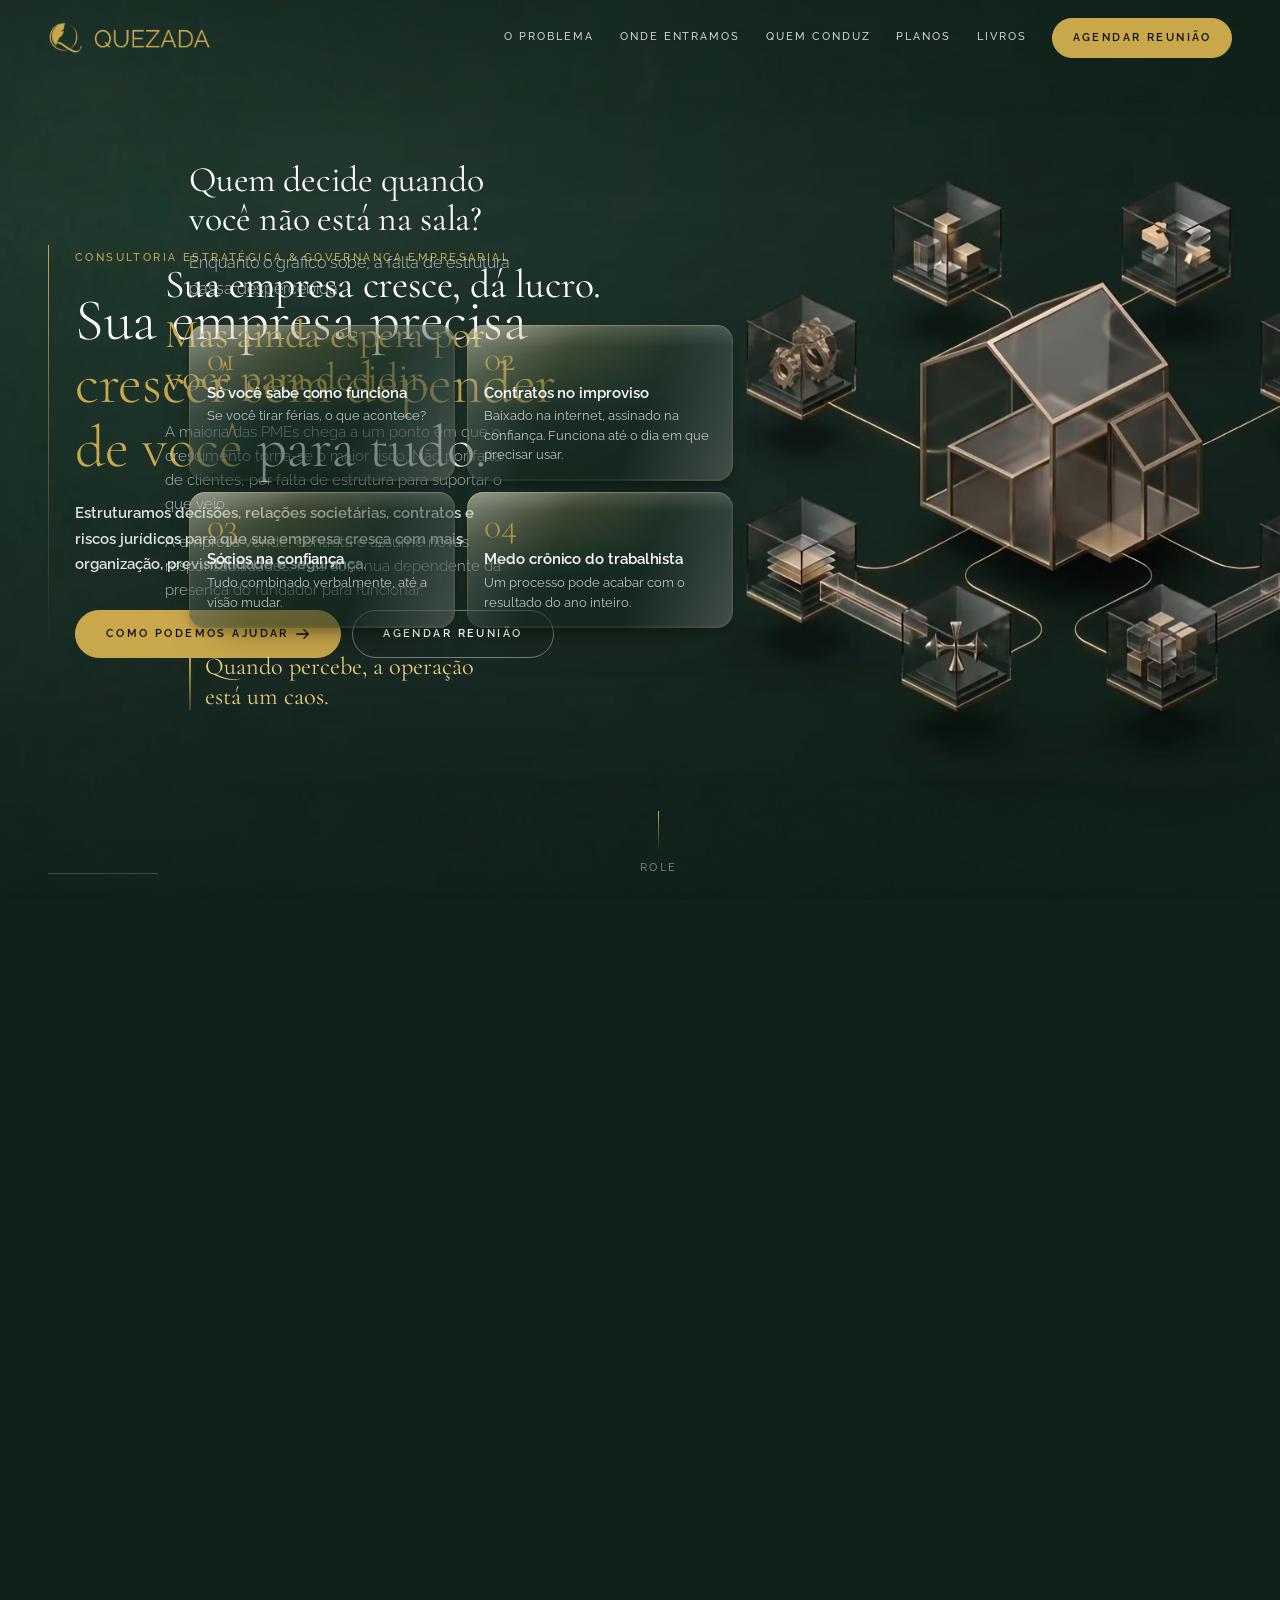
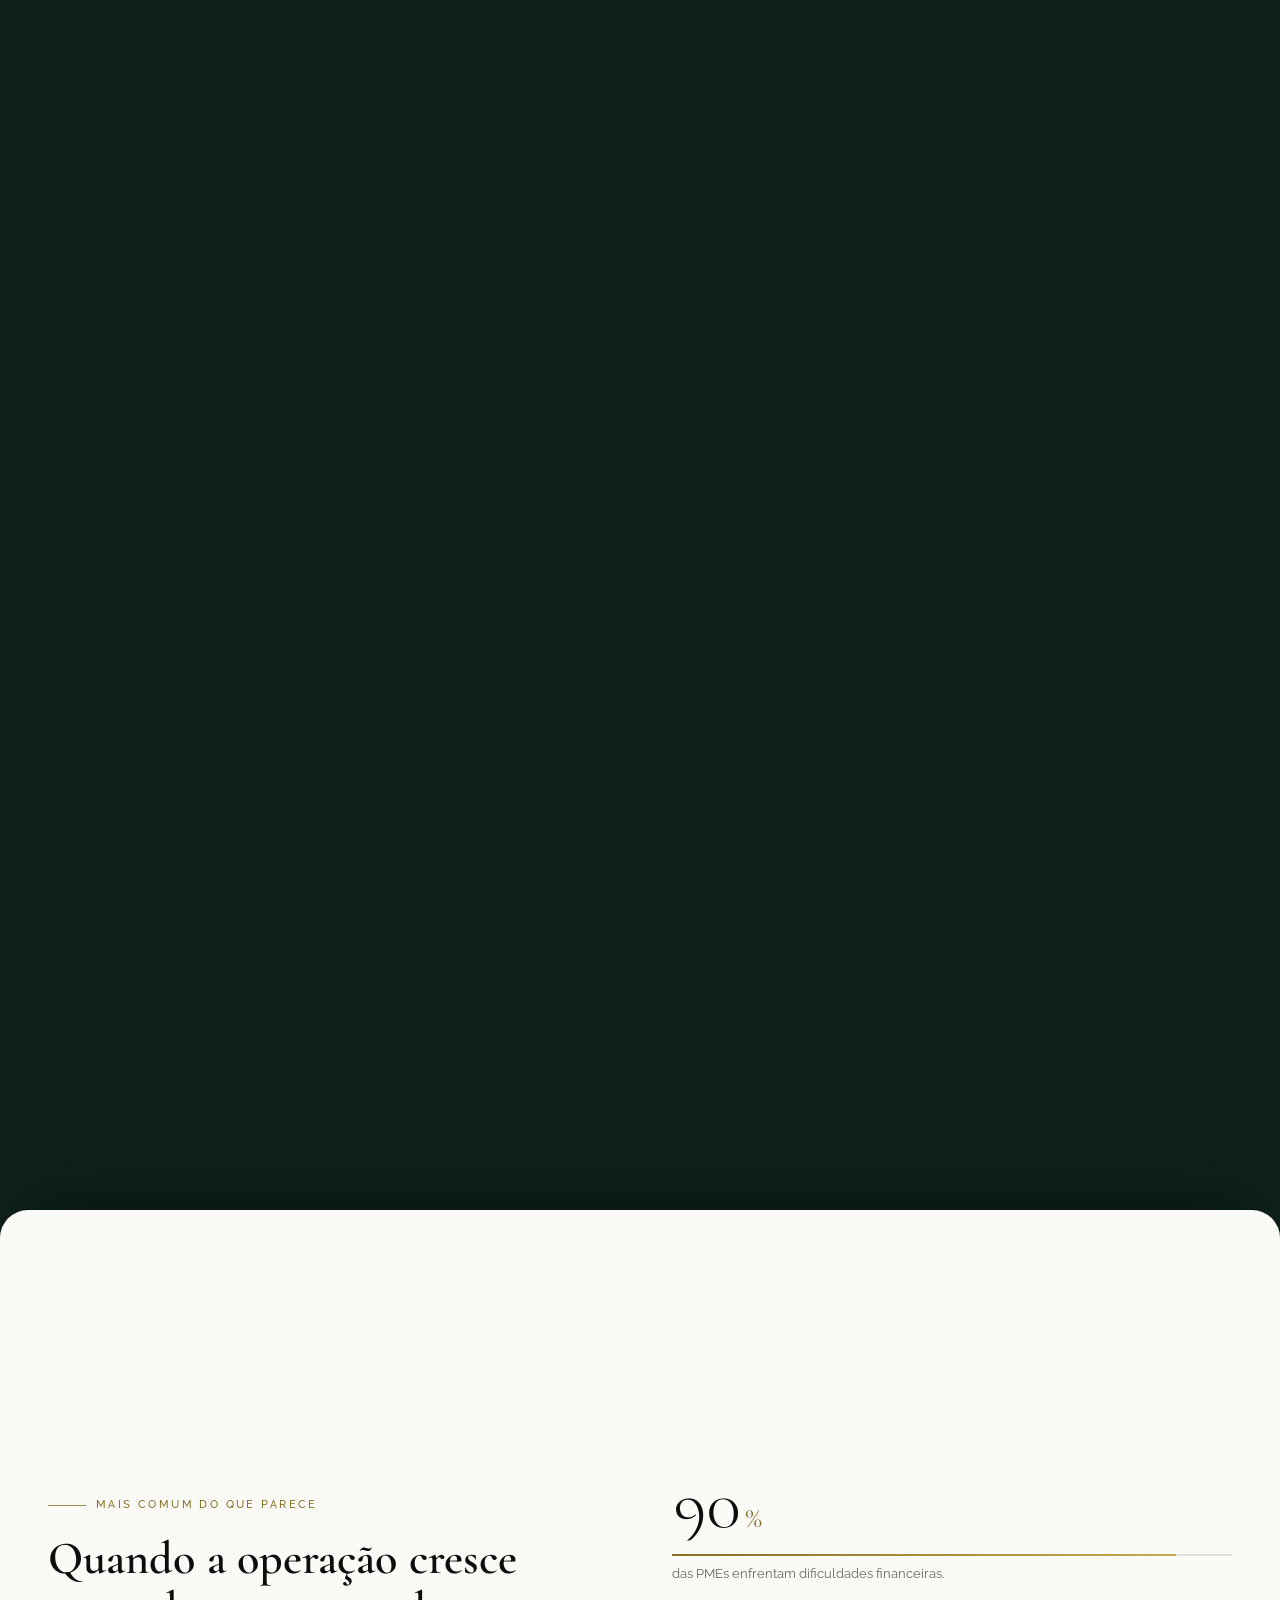
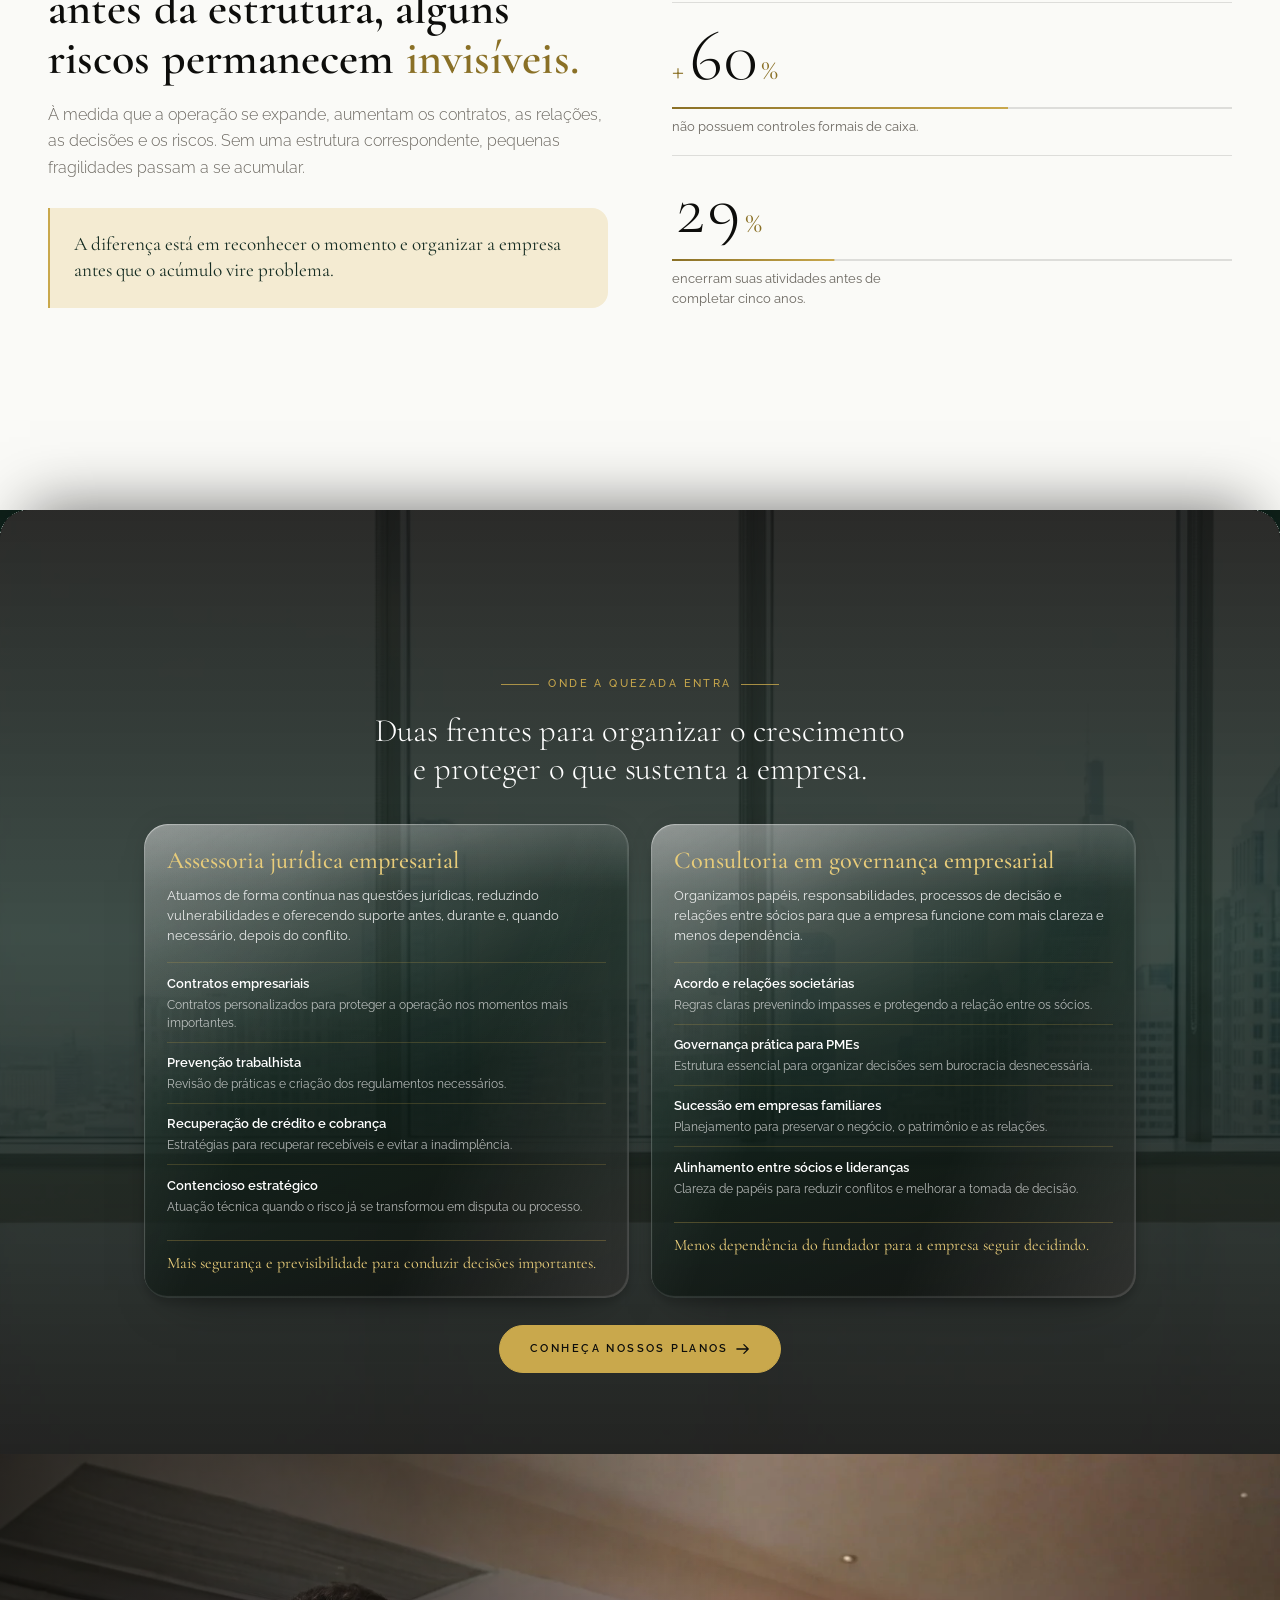
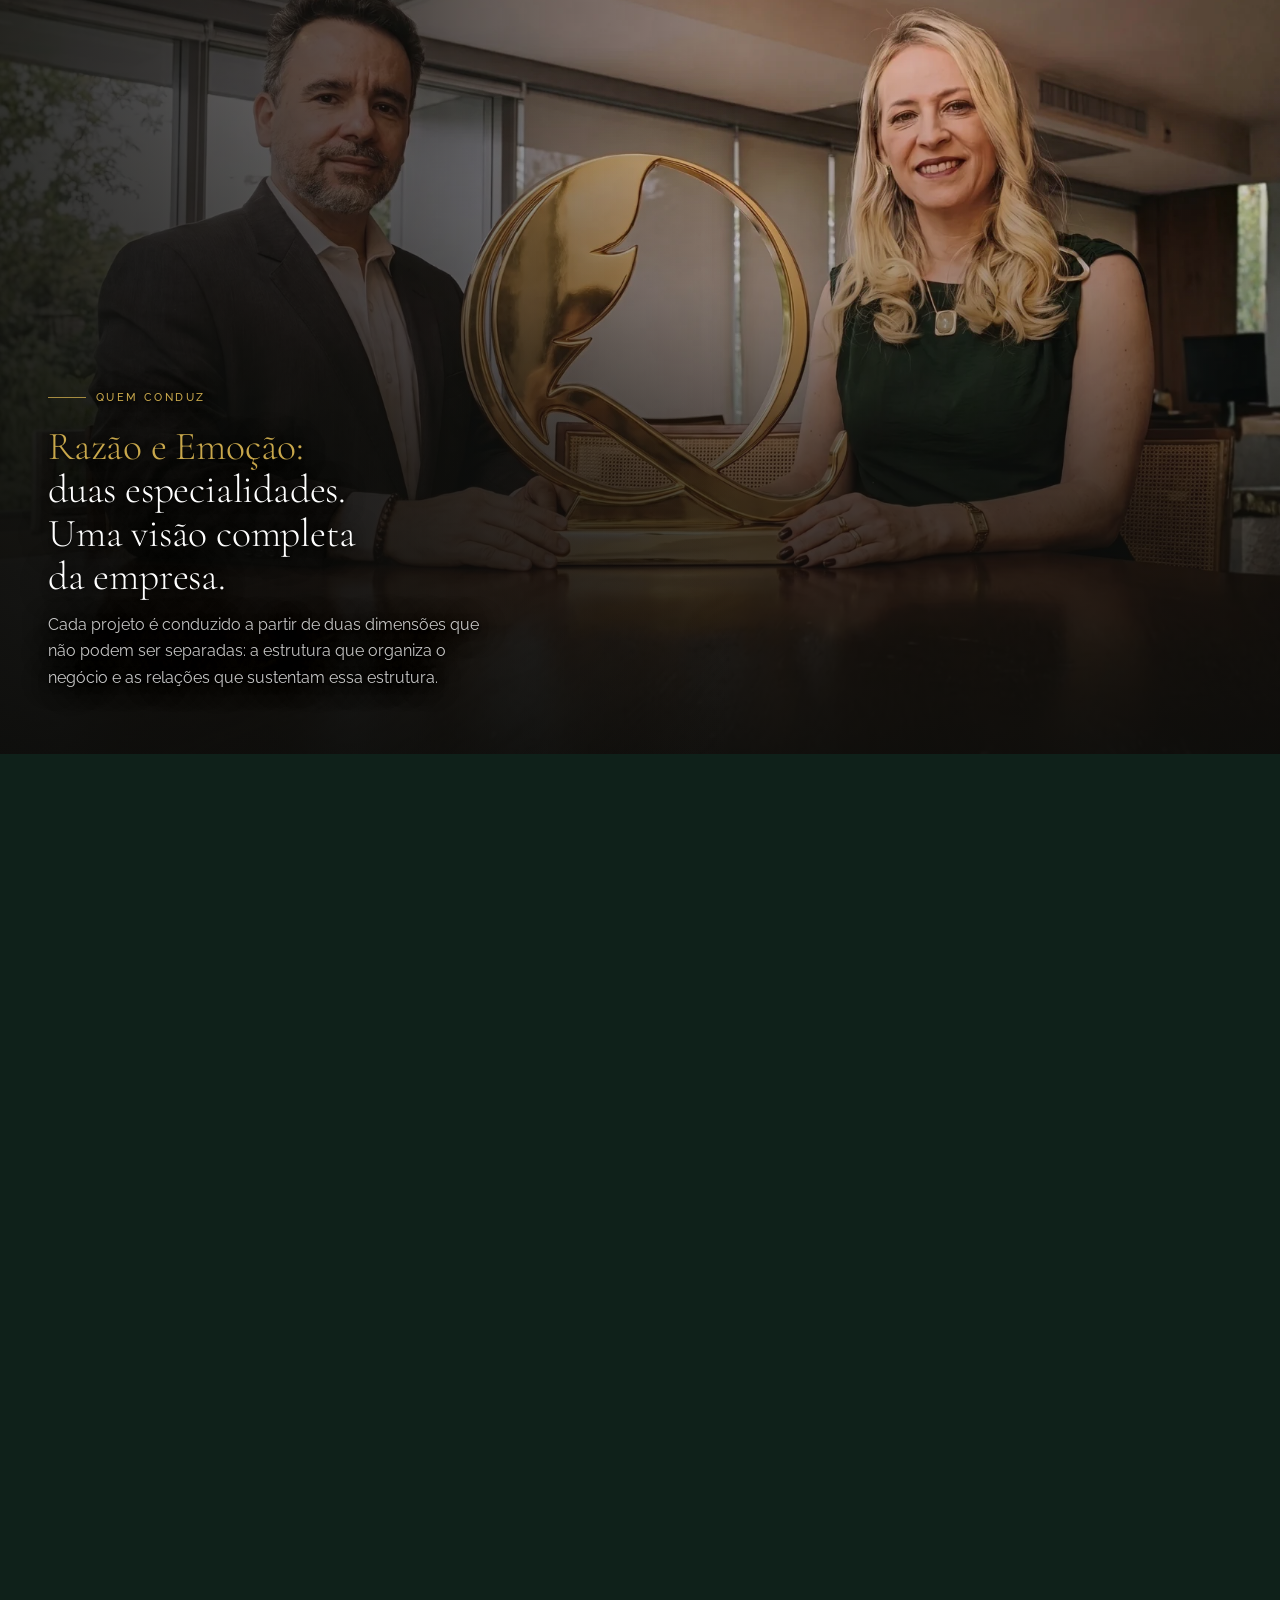
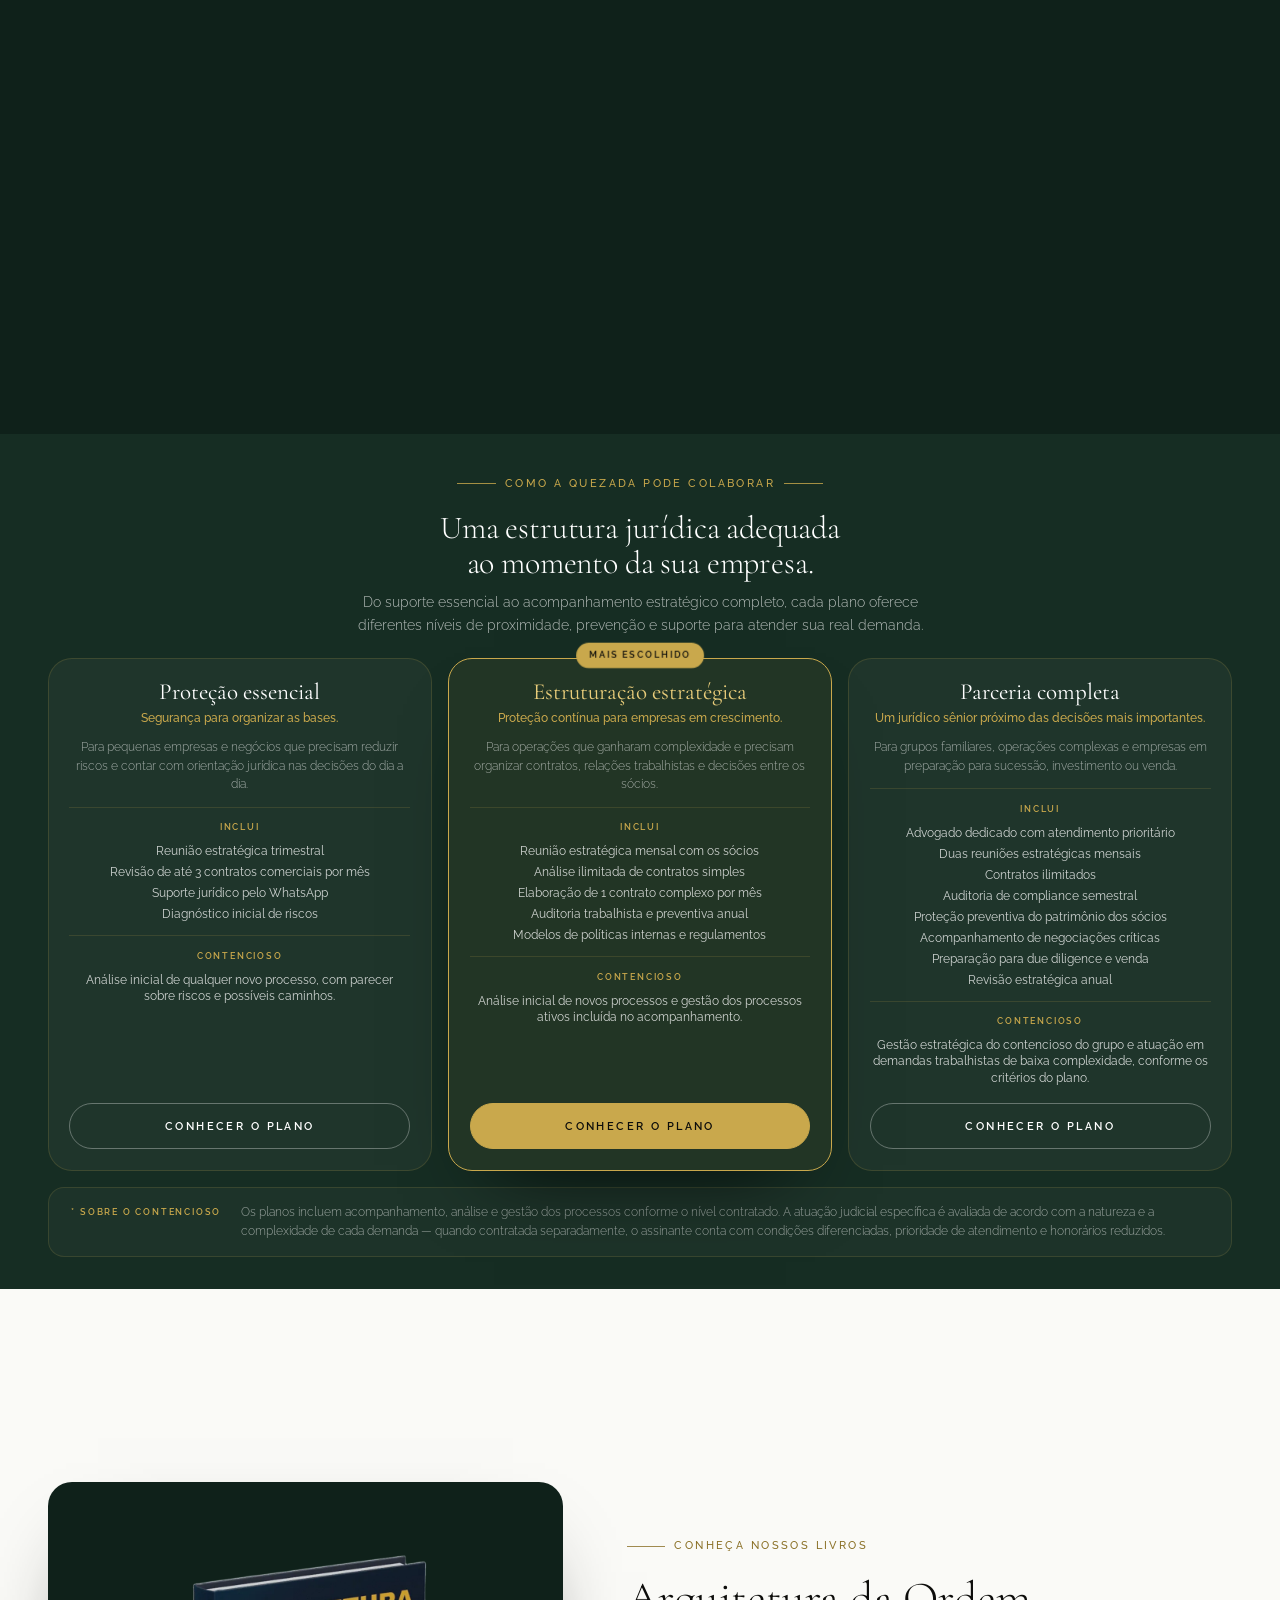
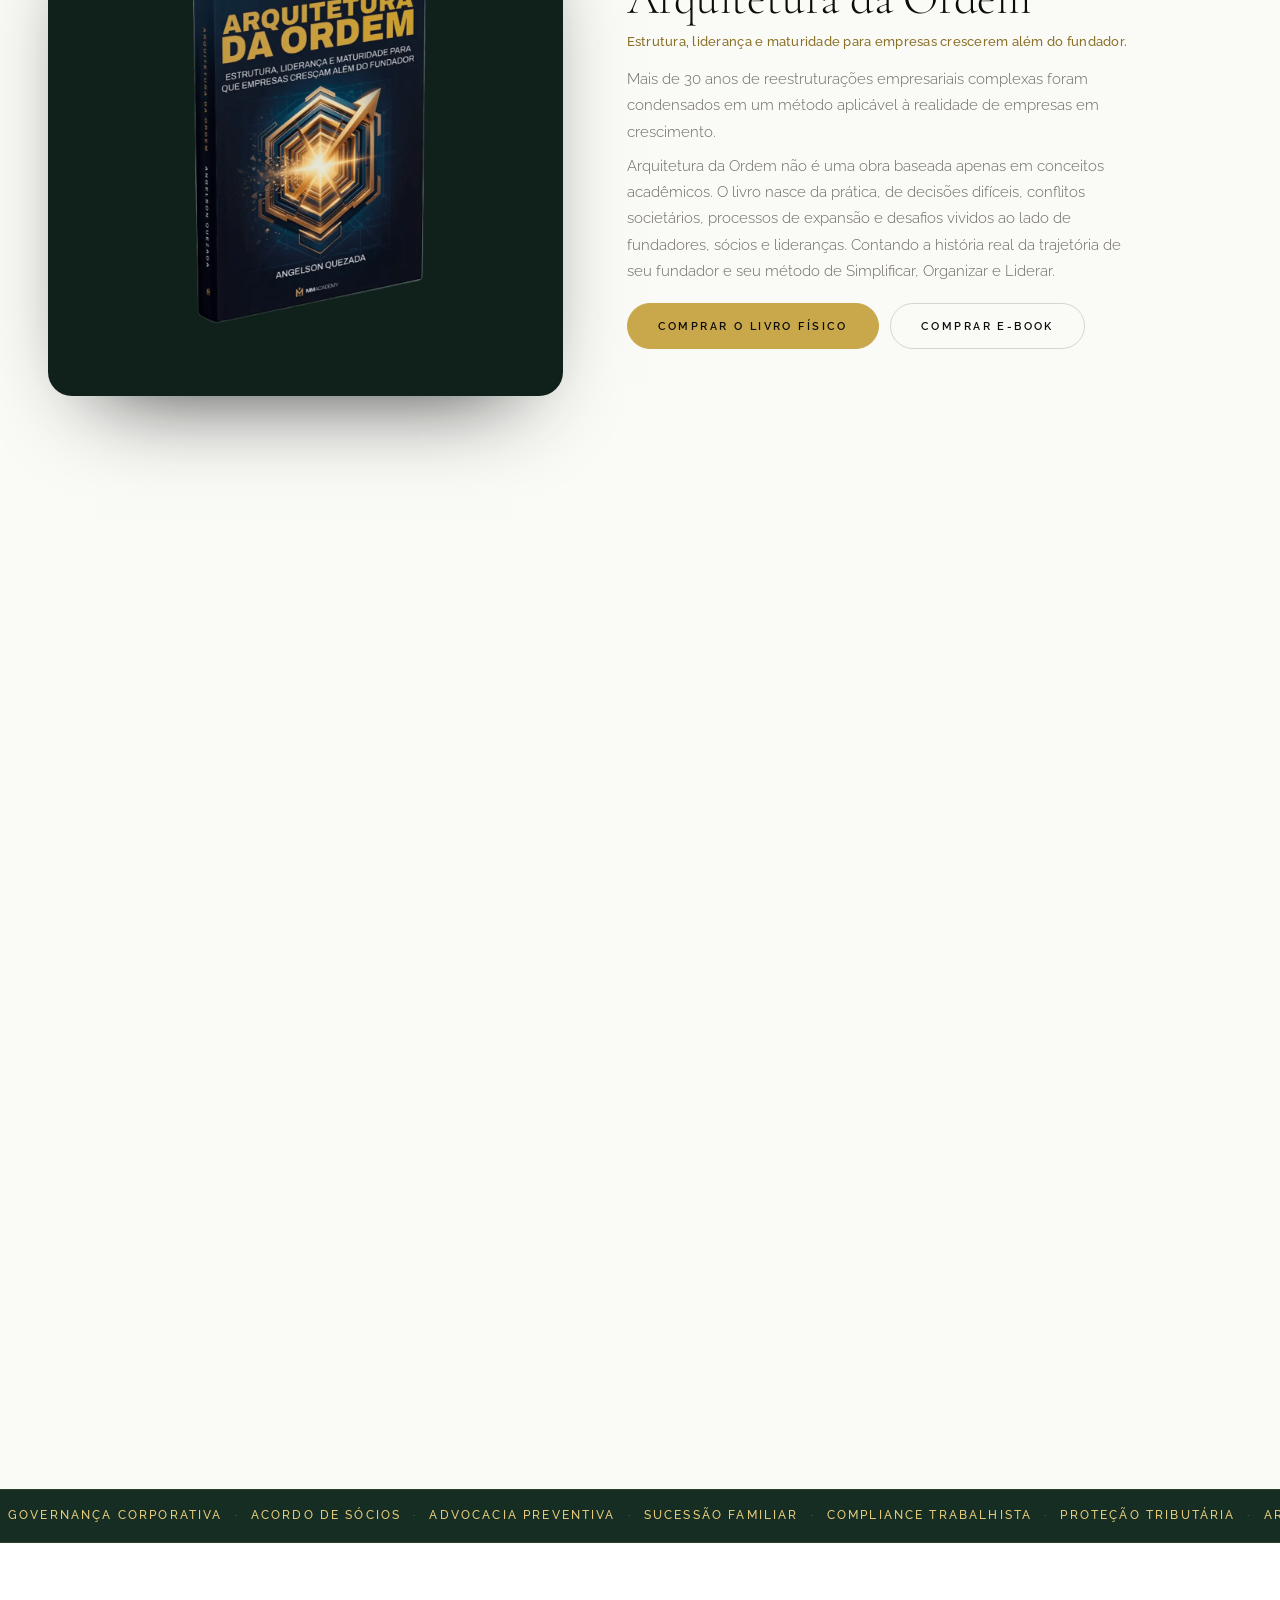
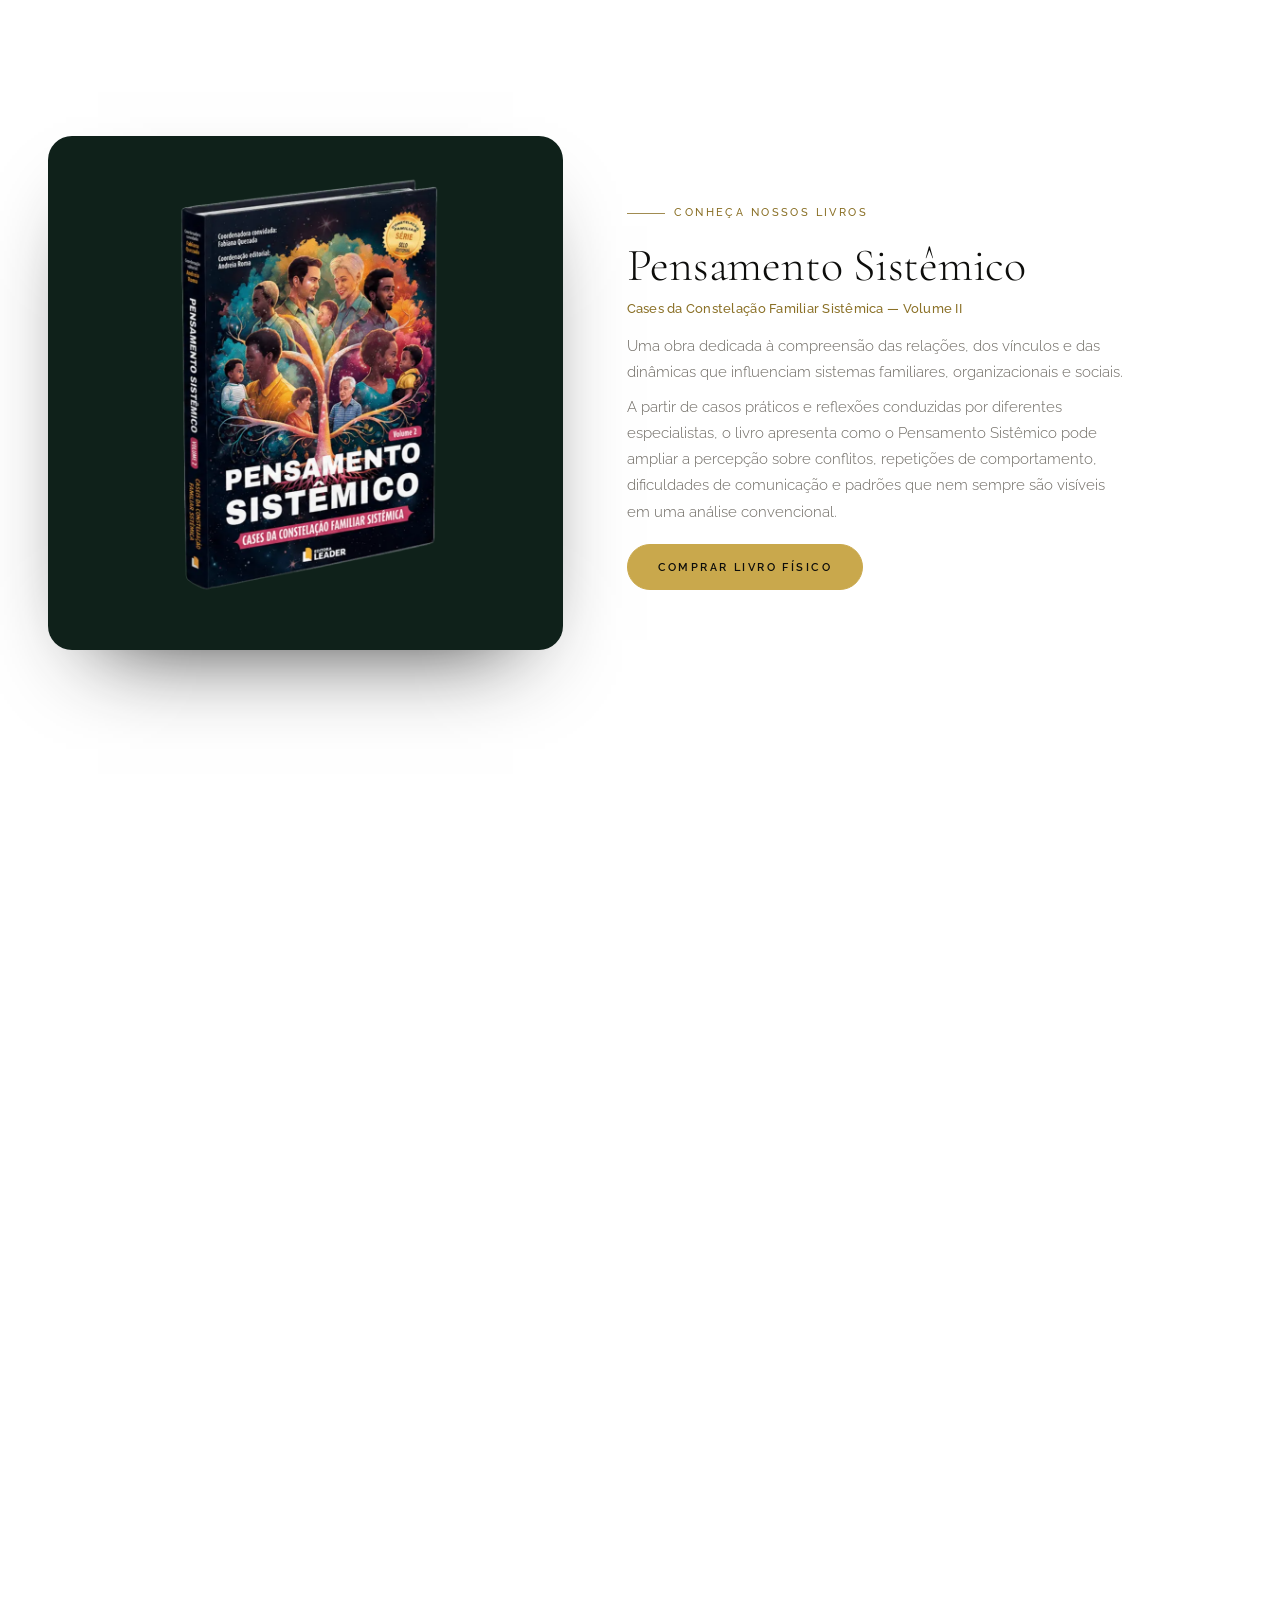
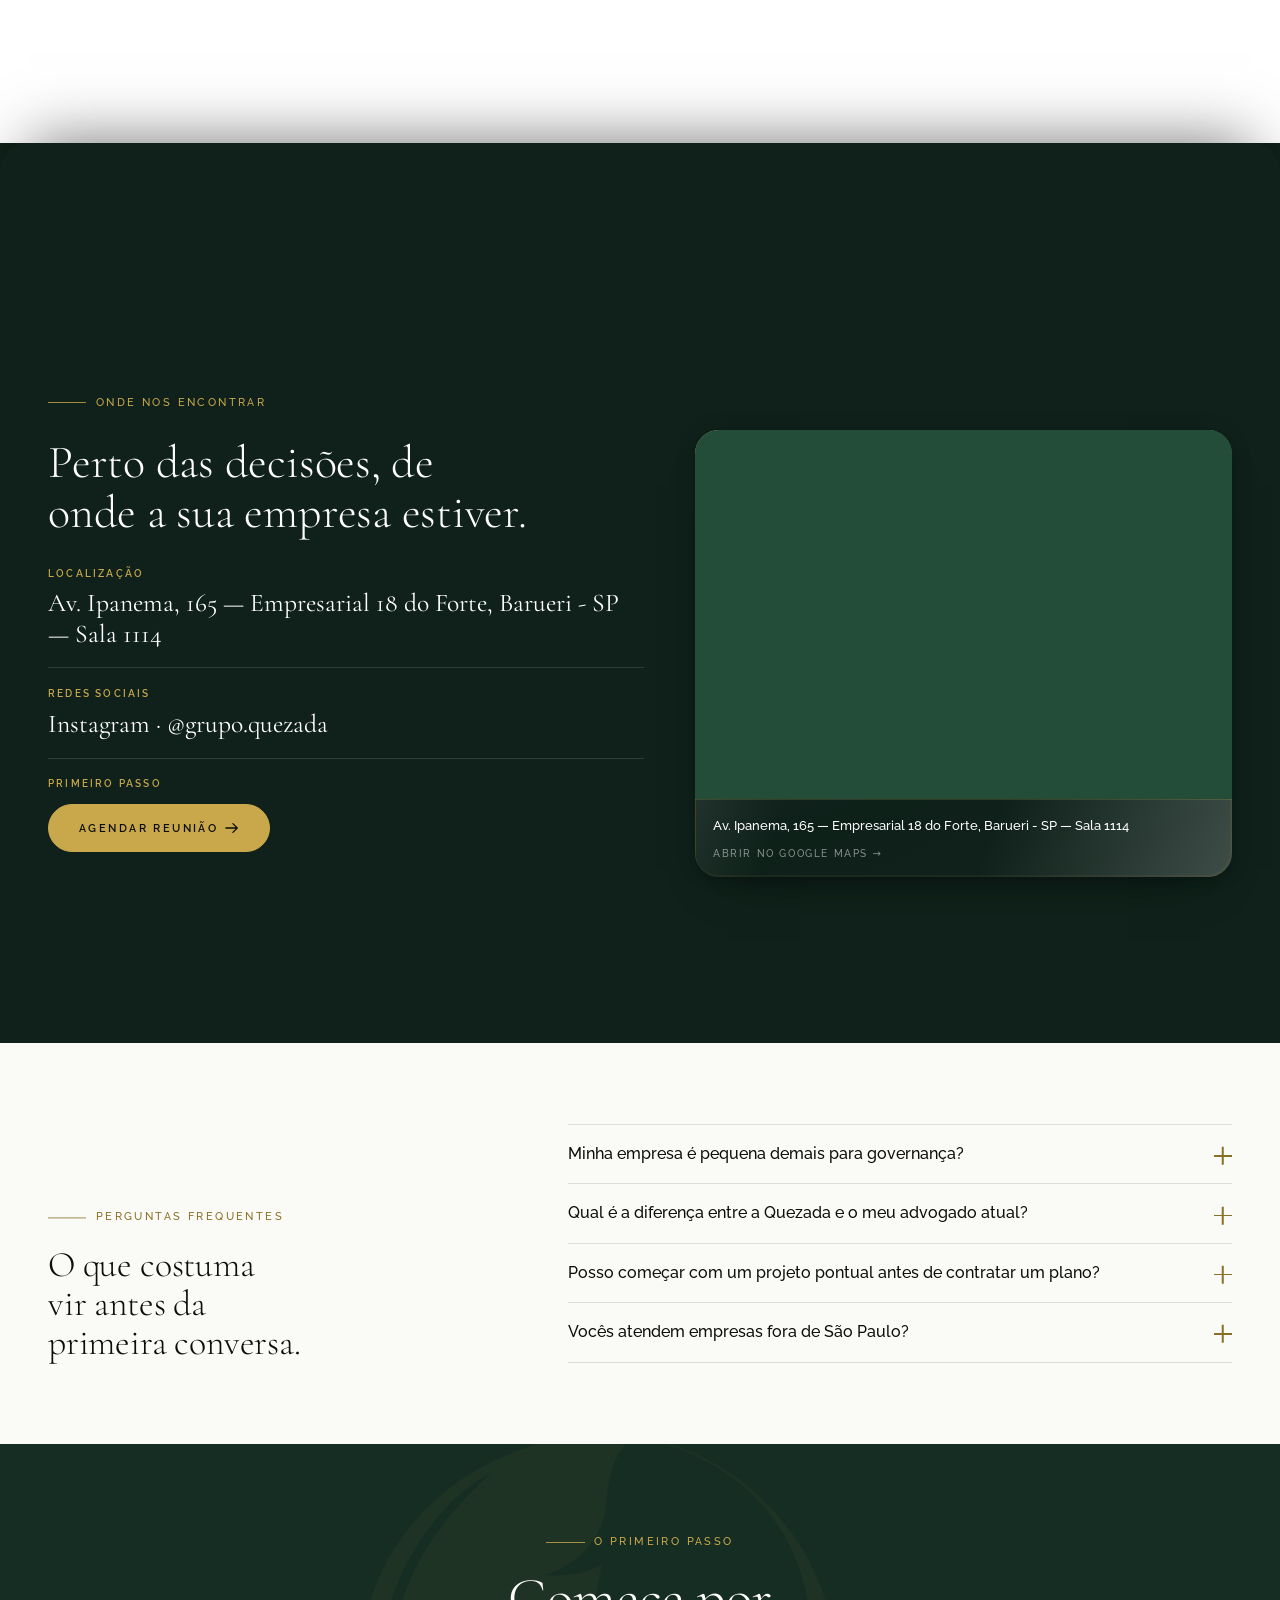
==== index.html @ 6dae0258 "chore: meta tag de verificacao de dominio da Meta Sem o dominio verificado a Meta nao libera a Confi" ====
<!DOCTYPE html>
<html lang="pt-BR">
<head>
<meta charset="UTF-8">
<meta name="viewport" content="width=device-width, initial-scale=1">

<!-- Verificacao de dominio da Meta: libera a priorizacao de eventos (AEM) para iOS. Nao remover. -->
<meta name="facebook-domain-verification" content="lc3fwfjd9i1kpnif4qnv7jzsvjqfd8">

<!-- Google Tag Manager -->
<script>(function(w,d,s,l,i){w[l]=w[l]||[];w[l].push({'gtm.start':
new Date().getTime(),event:'gtm.js'});var f=d.getElementsByTagName(s)[0],
j=d.createElement(s),dl=l!='dataLayer'?'&l='+l:'';j.async=true;j.src=
'https://www.googletagmanager.com/gtm.js?id='+i+dl;f.parentNode.insertBefore(j,f);
})(window,document,'script','dataLayer','GTM-NZGWVXPR');</script>
<!-- End Google Tag Manager -->

<title>Quezada - Consultoria Estratégica &amp; Governança Empresarial</title>
<meta name="description" content="Estruturamos decisões, relações societárias, contratos e riscos jurídicos para que sua empresa cresça com mais organização, previsibilidade e segurança.">
<meta name="theme-color" content="#162d23">
<link rel="canonical" href="https://www.quezada.com.br/">

<meta property="og:type" content="website">
<meta property="og:title" content="Quezada - Consultoria Estratégica &amp; Governança Empresarial">
<meta property="og:description" content="Sua empresa precisa crescer sem depender de você para tudo.">
<!-- endereço absoluto: o crawler que lê a tag não tem a página como base -->
<meta property="og:image" content="https://www.quezada.com.br/assets/img/duo-base.webp">
<meta property="og:url" content="https://www.quezada.com.br/">
<meta property="og:locale" content="pt_BR">

<!-- ══ Ícone do site ═══════════════════════════════════════════════════════
     O que o Google mostra ao lado do resultado de busca é ESTE arquivo, e ele
     tem exigências que o favicon antigo não cumpria: precisa ser QUADRADO e
     múltiplo de 48px (o anterior era 180×154, e por isso o resultado saía com
     o globo genérico). Daí os quadrados novos, recortados do mesmo desenho da
     aba, e o `/favicon.ico` na raiz — endereço que o rastreador procura mesmo
     sem nenhuma tag. Caminhos absolutos a partir da raiz, não relativos: o
     ícone vale para o site inteiro, não para a página em que a tag aparece.
     ═══════════════════════════════════════════════════════════════════════ -->
<link rel="icon" href="/favicon.ico" sizes="any">
<link rel="icon" type="image/png" sizes="48x48" href="/assets/logo/favicon-48.png">
<link rel="icon" type="image/png" sizes="96x96" href="/assets/logo/favicon-96.png">
<link rel="icon" type="image/png" sizes="192x192" href="/assets/logo/favicon-192.png">
<!-- o iOS pinta o fundo de preto se houver transparência: este vai em pinho -->
<link rel="apple-touch-icon" sizes="180x180" href="/assets/logo/apple-touch-icon.png">

<script type="application/ld+json">
{
  "@context": "https://schema.org",
  "@type": "Organization",
  "name": "Quezada",
  "url": "https://www.quezada.com.br/",
  "logo": "https://www.quezada.com.br/assets/logo/favicon-192.png",
  "description": "Consultoria estratégica e governança empresarial: decisões, relações societárias, contratos e riscos jurídicos.",
  "address": {
    "@type": "PostalAddress",
    "streetAddress": "Av. Ipanema, 165 - Empresarial 18 do Forte, Sala 1114",
    "addressLocality": "Barueri",
    "addressRegion": "SP",
    "addressCountry": "BR"
  }
}
</script>

<link rel="preload" href="assets/fonts/raleway.regular.ttf" as="font" type="font/ttf" crossorigin>
<link rel="preload" href="assets/fonts/raleway.semibold.ttf" as="font" type="font/ttf" crossorigin>
<link rel="stylesheet" href="css/style.css">
</head>
<body>

<!-- Google Tag Manager (noscript) -->
<noscript><iframe src="https://www.googletagmanager.com/ns.html?id=GTM-NZGWVXPR"
height="0" width="0" style="display:none;visibility:hidden"></iframe></noscript>
<!-- End Google Tag Manager (noscript) -->

<a class="sr-only" href="#conteudo">Pular para o conteúdo</a>

<!-- ══════════════════════════════════ HEADER ══════════════════════════════ -->
<header class="header" id="header">
  <div class="header__inner">
    <!-- endereço absoluto, e não `#top`: a marca leva para a home do site,
         venha o visitante de onde vier -->
    <a class="brand" href="https://www.quezada.com.br/" aria-label="Quezada — Consultoria Estratégica e Governança Empresarial">
      <span class="brand__mark" aria-hidden="true"></span>
      <span class="brand__word" aria-hidden="true"></span>
    </a>

    <nav class="nav" aria-label="Navegação principal">
      <a class="nav__link" href="#conscientizacao">O problema</a>
      <a class="nav__link" href="#frentes">Onde entramos</a>
      <a class="nav__link" href="#quem-conduz">Quem conduz</a>
      <a class="nav__link" href="#planos">Planos</a>
      <a class="nav__link" href="#livros">Livros</a>
      <a class="btn nav__cta" href="https://wa.me/5511925483835?text=Ol%C3%A1.+Venho+pelo+site+e+gostaria+de+marcar+reuni%C3%A3o+para+entender+mais+sobre+a+Quezada." target="_blank" rel="noopener noreferrer">Agendar reunião</a>
      <button class="burger" id="burger" aria-label="Abrir menu" aria-expanded="false" aria-controls="mobile-nav">
        <span></span>
      </button>
    </nav>
  </div>
</header>

<nav class="mobile-nav" id="mobile-nav" aria-label="Navegação mobile">
  <span class="mobile-nav__mark" aria-hidden="true"></span>
  <a href="#conscientizacao">O problema</a>
  <a href="#frentes">Onde entramos</a>
  <a href="#quem-conduz">Quem conduz</a>
  <a href="#planos">Planos</a>
  <a href="#livros">Livros</a>
  <a href="https://wa.me/5511925483835?text=Ol%C3%A1.+Venho+pelo+site+e+gostaria+de+marcar+reuni%C3%A3o+para+entender+mais+sobre+a+Quezada." target="_blank" rel="noopener noreferrer">Agendar reunião</a>
</nav>

<main id="conteudo">

<!-- ══════════════════════════════════════════════════════════════════════════
     CENA DE ABERTURA — hero → custo diário → operação
     Uma única tela presa. Os vídeos se revezam e a cópia entra e sai;
     nenhuma seção "sobe de baixo".
     ══════════════════════════════════════════════════════════════════════ -->
<!-- 490vh, não 660: a cauda depois do vídeo da mesa era de ~1500px de rolagem
     com a cena já encerrada. As distâncias de cada trecho continuam as mesmas
     em pixels; só a sobra no fim foi cortada, para a seção seguinte vir logo
     que a animação termina.
     A altura mora na FOLHA DE ESTILO (`.scene { --cena-h }`), não aqui: no
     celular ela vira 640vh, porque lá a bagunça da mesa recebe uma fatia bem
     maior do roteiro. Como estilo em atributo vence qualquer regra de folha,
     deixar os 490vh no `style=` fazia o celular continuar com a cena curta —
     silenciosamente, porque não é erro nenhum. -->
<section class="scene" id="top" data-scene>
  <div class="scene__pin">

    <!-- ══ Camadas, na ordem em que assumem a cena ══════════════════════════
         O mesmo roteiro é filmado em dois enquadramentos: 16:9 no desktop e
         9:16 no celular. `data-only` diz de quem é cada camada — o que não é
         da tela atual sai do DOM antes de baixar qualquer byte (initBreakpoint
         no main.js). É por isso que NENHUMA delas tem `src` direto.
         Os marcadores de texto (`data-beat`) são compartilhados, mas o CELULAR
         tem o seu próprio quadro de tempos: onde existe `data-beat-sm` (ou
         `-range-sm`/`-live-sm`), o initBreakpoint troca o valor antes de
         qualquer palco começar. O roteiro é o mesmo; no celular a bagunça da
         mesa dura muito mais rolagem e a lavagem verde tem uma etapa só dela.
         ══════════════════════════════════════════════════════════════════ -->

    <!-- ─── desktop, 16:9 ─────────────────────────────────────────────── -->
    <img class="scene__layer scene__layer--poster" data-only="lg"
         data-src="assets/img/transicao-poster.webp" alt="" aria-hidden="true">

    <video class="scene__layer" data-only="lg" data-live="0,0.16"
           autoplay muted loop playsinline preload="auto" aria-hidden="true"
           data-loop-webm="assets/video/hero-estrutura.webm"
           data-loop-mp4="assets/video/hero-estrutura.mp4"></video>

    <!-- O zoom da estrutura para dentro da sala é conduzido pela ROLAGEM.
         21% da cena — cerca de uma tela de rolagem para os 8s de vídeo. As
         camadas vizinhas acendem antes e apagam depois (`data-live` mais largo
         que `data-range`), então as três se cruzam em fusão, sem corte. -->
    <video class="scene__layer" data-only="lg" data-scrub data-range="0.12,0.33" data-live="0.10,0.37"
           muted playsinline preload="none"
           data-src="assets/video/transicao-sala.mp4" data-src-sm="assets/video/transicao-sala-sm.mp4" aria-hidden="true"></video>

    <!-- último frame da transição, congelado: a sala fica organizada e parada
         enquanto os textos 02 e 03 acontecem -->
    <img class="scene__layer" data-only="lg" data-live="0.31,1"
         data-src="assets/img/sala-organizada.webp" alt="" aria-hidden="true">

    <!-- a mesa se bagunçando: a ROLAGEM dispara, mas não conduz quadro a
         quadro — passou de 0.85 e o vídeo corre sozinho, logo depois de o
         remate entrar (0.78). Subir de volta rebobina. -->
    <video class="scene__layer" data-only="lg" data-autoplay-at="0.85" data-autoplay-until="0.97"
           muted playsinline preload="none"
           data-src="assets/video/sala-desarrumada.mp4" data-src-sm="assets/video/sala-desarrumada-sm.mp4" aria-hidden="true"></video>

    <!-- ─── celular, 9:16 ─────────────────────────────────────────────────
         Outro enquadramento E outro quadro de tempos. Três diferenças de fundo:
         · a sala parada é IMAGEM (`mesa-resp.webp`), não um vídeo pausado —
           é o trecho mais longo da cena e assim os dois vídeos pesados ficam
           fora de cena, um já liberado e o outro ainda por baixar;
         · a mesa se bagunçando é `data-scrub`, conduzida quadro a quadro pela
           rolagem, e não disparada por ela;
         · essa bagunça recebe 26% de uma cena de 640vh — cerca de 1,4 tela de
           rolagem para os 8s de vídeo, contra 0,74 tela antes. Como o scrub
           amarra o quadro à rolagem, mais distância é a MESMA animação em
           ritmo mais calmo. Aqui as faixas já vêm no tempo do celular; não
           precisam de `-sm` porque estas camadas só existem no celular. -->
    <img class="scene__layer scene__layer--poster" data-only="sm"
         data-src="assets/img/hero-resp-poster.webp" alt="" aria-hidden="true">

    <video class="scene__layer" data-only="sm" data-live="0,0.12"
           autoplay muted loop playsinline preload="auto" aria-hidden="true"
           data-loop-webm="assets/video/hero-responsivo.webm"
           data-loop-mp4="assets/video/hero-responsivo.mp4"></video>

    <video class="scene__layer" data-only="sm" data-scrub data-range="0.09,0.25" data-live="0.07,0.29"
           muted playsinline preload="none"
           data-src="assets/video/transicao-sala-resp.mp4" aria-hidden="true"></video>

    <img class="scene__layer" data-only="sm" data-live="0.23,0.74"
         data-src="assets/img/mesa-resp.webp" alt="" aria-hidden="true">

    <video class="scene__layer" data-only="sm" data-scrub data-range="0.72,0.98" data-live="0.70,1"
           muted playsinline preload="none"
           data-src="assets/video/sala-desarrumada-resp.mp4" aria-hidden="true"></video>

    <!-- último quadro da bagunça, congelado: entra por cima do vídeo no fim da
         faixa, para ele não ficar decodificando o que já parou de se mexer -->
    <img class="scene__layer" data-only="sm" data-live="0.965,1"
         data-src="assets/img/mesa-bagunca-resp.webp" alt="" aria-hidden="true">

    <div class="scene__veil" aria-hidden="true"></div>

    <!-- A lavagem verde da metade esquerda. Entra junto com a cópia, sem
         espera, e morre antes da mesa, no canto direito, que continua limpa.
         É ela que devolve o texto claro à cena. Subindo, sai junto.
         No CELULAR ela vem de baixo e não é acesa por marcador: quem manda na
         opacidade e na altura dela é a rolagem, quadro a quadro (`--wash-o` e
         `--wash-h`, escritos pelo initStages). O marcador continua aqui só
         para o inventário de estados; a folha de estilo do celular sobrepõe. -->
    <div class="scene__wash" data-beat="0.33,1" data-beat-sm="0.25,1" aria-hidden="true"></div>

    <div class="scene__stack">

      <!-- 01 · HERO -->
      <div class="scene__copy scene__copy--hero">
        <div class="shell shell--wide">
          <div class="beat hero__block" data-beat="0,0.12" data-beat-sm="0,0.09">
            <p class="eyebrow">Consultoria estratégica &amp; governança empresarial</p>
            <h1 class="hero__title">
              <span class="line-mask"><span>Sua empresa precisa</span></span>
              <span class="line-mask"><span class="gold" style="--d:80ms">crescer sem depender</span></span>
              <span class="line-mask"><span style="--d:160ms"><span class="gold">de você</span> para tudo.</span></span>
            </h1>
            <p class="hero__sub">
              Estruturamos decisões, relações societárias, contratos e riscos jurídicos para que sua
              empresa cresça com mais organização, previsibilidade e segurança.
            </p>
            <div class="btn-row">
              <a class="btn" href="#frentes">
                Como podemos ajudar
                <svg class="btn__arrow" viewBox="0 0 16 16" fill="none" aria-hidden="true">
                  <path d="M1 8h13M9 3l5 5-5 5" stroke="currentColor" stroke-width="1.5" stroke-linecap="round" stroke-linejoin="round"/>
                </svg>
              </a>
              <a class="btn btn--ghost" href="https://wa.me/5511925483835?text=Ol%C3%A1.+Venho+pelo+site+e+gostaria+de+marcar+reuni%C3%A3o+para+entender+mais+sobre+a+Quezada." target="_blank" rel="noopener noreferrer">Agendar reunião</a>
            </div>
          </div>
        </div>
      </div>

      <!-- 02 · CUSTO DIÁRIO — entra no instante em que a sala termina de se
           formar: sem espera e sem escalonamento, a cópia inteira e a lavagem
           verde acendem de uma vez. Subindo, saem juntas. As faixas de 02 e 03
           são vizinhas mas NÃO se tocam — era a sobreposição que fazia os dois
           aparecerem ao mesmo tempo na volta. -->
      <div class="scene__copy scene__copy--mid">
        <div class="shell">
          <div class="scene-mid beat beat--group beat--junto" data-beat="0.33,0.60" data-beat-sm="0.25,0.47">
            <h2 class="h2">
              Sua empresa cresce, dá lucro.
              <span class="gold">Mas ainda espera por você para decidir.</span>
            </h2>
            <p class="lede">
              A maioria das PMEs chega a um ponto em que o crescimento torna-se o maior risco.
              Não por falta de clientes, por falta de estrutura para suportar o que veio.
            </p>
            <p class="lede">
              A empresa vende, contrata e assume novas responsabilidades, mas continua dependente
              da presença do fundador para funcionar.
            </p>
          </div>
        </div>
      </div>

      <!-- 03 · OPERAÇÃO — a rolagem traz o bloco e o texto e os cards entram
           juntos, com um respiro de 300ms. O remate e o vídeo da bagunça têm
           marcador próprio: voltam a depender da rolagem, e desfazem na volta. -->
      <div class="scene__copy scene__copy--left">
        <div class="shell shell--wide">
          <div class="scene-left beat beat--group" id="cena-operacao" data-beat="0.60,1" data-beat-sm="0.47,1">
            <h2 class="h2" style="--d:300ms">Quem decide quando você não está na sala?</h2>
            <p class="lede" style="--d:300ms">
              Enquanto o gráfico sobe, a falta de estrutura passa despercebida.
            </p>

            <div class="pains" style="--d:300ms">
              <article class="pain glass glass--pine">
                <p class="pain__num">01</p>
                <h3 class="pain__title">Só você sabe como funciona</h3>
                <p class="pain__text">Se você tirar férias, o que acontece?</p>
              </article>
              <article class="pain glass glass--pine">
                <p class="pain__num">02</p>
                <h3 class="pain__title">Contratos no improviso</h3>
                <p class="pain__text">Baixado na internet, assinado na confiança. Funciona até o dia em que precisar usar.</p>
              </article>
              <article class="pain glass glass--pine">
                <p class="pain__num">03</p>
                <h3 class="pain__title">Sócios na confiança</h3>
                <p class="pain__text">Tudo combinado verbalmente, até a visão mudar.</p>
              </article>
              <article class="pain glass glass--pine">
                <p class="pain__num">04</p>
                <h3 class="pain__title">Medo crônico do trabalhista</h3>
                <p class="pain__text">Um processo pode acabar com o resultado do ano inteiro.</p>
              </article>
            </div>

            <!-- Marcador PRÓPRIO dentro do grupo (o `:not(.beat)` da folha de
                 estilo deixa passar quem tem o seu): quem traz o remate é a
                 rolagem, e subir de volta o recolhe. O vídeo da mesa dispara
                 logo em seguida, em 0.66. -->
            <!-- 0.70 no celular, e não 0.62: lá o remate é ancorado no rodapé
                 da tela, por fora do bloco, e nessa posição ele cai em cima da
                 última fileira de cards. Entra depois que elas saem. -->
            <!-- Os três <span> só viram linhas no celular (`display: block`).
                 No desktop são inline e o espaço entre eles é o do HTML: a
                 frase quebra sozinha, exatamente como antes. -->
            <p class="scene-kicker beat" data-beat="0.78,1" data-beat-sm="0.70,1"><span>Quando percebe,</span> <span>a operação está</span> <span>um caos.</span></p>
          </div>
        </div>
      </div>

    </div>

    <div class="scene__scroll beat" data-beat="0,0.07" data-beat-sm="0,0.05" aria-hidden="true">
      <i></i><span>Role</span>
    </div>

    <div class="scene__progress" aria-hidden="true"><i></i></div>
  </div>
</section>

<!-- ══════════════════ 04 · CONSCIENTIZAÇÃO / DADOS ════════════════════════ -->
<section class="section section--paper stack" id="conscientizacao">
  <div class="shell shell--wide">
    <div class="aware__grid">

      <div>
        <p class="eyebrow" data-reveal="fade">Mais comum do que parece</p>
        <h2 class="h2 h2--forte" data-reveal>
          Quando a operação cresce antes da estrutura, alguns riscos permanecem
          <span class="gold">invisíveis.</span>
        </h2>
        <p class="lede" data-reveal style="--d:120ms; margin-top:1.15rem">
          À medida que a operação se expande, aumentam os contratos, as relações, as decisões
          e os riscos. Sem uma estrutura correspondente, pequenas fragilidades passam a se acumular.
        </p>
        <div class="aware__note" data-reveal style="--d:240ms">
          A diferença está em reconhecer o momento e organizar a empresa antes que o acúmulo
          vire problema.
        </div>
      </div>

      <div class="stats">
        <div class="stat" data-stat style="--fill:0.9; --d:0ms">
          <p class="stat__value"><span data-count="90">0</span><small>%</small></p>
          <div class="stat__track"><i></i></div>
          <p class="stat__label">das PMEs enfrentam dificuldades financeiras.</p>
        </div>
        <div class="stat" data-stat style="--fill:0.6; --d:220ms">
          <p class="stat__value"><small>+</small><span data-count="60">0</span><small>%</small></p>
          <div class="stat__track"><i></i></div>
          <p class="stat__label">não possuem controles formais de caixa.</p>
        </div>
        <div class="stat" data-stat style="--fill:0.29; --d:440ms">
          <p class="stat__value"><span data-count="29">0</span><small>%</small></p>
          <div class="stat__track"><i></i></div>
          <p class="stat__label">encerram suas atividades antes de completar cinco anos.</p>
        </div>
      </div>

    </div>
  </div>
</section>

<!-- ══════════════════════ 05 · ONDE A QUEZADA ENTRA ═══════════════════════ -->
<section class="section fronts-sec stack" id="frentes" data-fronts>
  <div class="fronts__bg is-on" data-bg="base" style="background-image:url('assets/img/frentes-base.webp')" aria-hidden="true"></div>
  <div class="fronts__bg" data-bg="a" style="background-image:url('assets/img/frente-assessoria.webp')" aria-hidden="true"></div>
  <div class="fronts__bg" data-bg="b" style="background-image:url('assets/img/frente-governanca.webp')" aria-hidden="true"></div>
  <div class="fronts__veil" aria-hidden="true"></div>

  <div class="shell shell--wide">
    <div class="sec-head">
      <p class="eyebrow" data-reveal="fade">Onde a Quezada entra</p>
      <h2 class="h2" data-reveal>Duas frentes para organizar o crescimento e proteger o que sustenta a empresa.</h2>
    </div>

    <div class="fronts">

      <article class="front front--a glass glass--light" data-front="a" data-reveal="left">
        <h3 class="front__title">Assessoria jurídica empresarial</h3>
        <p class="front__intro">
          Atuamos de forma contínua nas questões jurídicas, reduzindo vulnerabilidades e
          oferecendo suporte antes, durante e, quando necessário, depois do conflito.
        </p>
        <dl class="front__list">
          <div class="front__item">
            <dt>Contratos empresariais</dt>
            <dd>Contratos personalizados para proteger a operação nos momentos mais importantes.</dd>
          </div>
          <div class="front__item">
            <dt>Prevenção trabalhista</dt>
            <dd>Revisão de práticas e criação dos regulamentos necessários.</dd>
          </div>
          <div class="front__item">
            <dt>Recuperação de crédito e cobrança</dt>
            <dd>Estratégias para recuperar recebíveis e evitar a inadimplência.</dd>
          </div>
          <div class="front__item">
            <dt>Contencioso estratégico</dt>
            <dd>Atuação técnica quando o risco já se transformou em disputa ou processo.</dd>
          </div>
        </dl>
        <p class="front__foot">Mais segurança e previsibilidade para conduzir decisões importantes.</p>
      </article>

      <article class="front front--b glass glass--light" data-front="b" data-reveal="right">
        <h3 class="front__title">Consultoria em governança empresarial</h3>
        <p class="front__intro">
          Organizamos papéis, responsabilidades, processos de decisão e relações entre sócios
          para que a empresa funcione com mais clareza e menos dependência.
        </p>
        <dl class="front__list">
          <div class="front__item">
            <dt>Acordo e relações societárias</dt>
            <dd>Regras claras prevenindo impasses e protegendo a relação entre os sócios.</dd>
          </div>
          <div class="front__item">
            <dt>Governança prática para PMEs</dt>
            <dd>Estrutura essencial para organizar decisões sem burocracia desnecessária.</dd>
          </div>
          <div class="front__item">
            <dt>Sucessão em empresas familiares</dt>
            <dd>Planejamento para preservar o negócio, o patrimônio e as relações.</dd>
          </div>
          <div class="front__item">
            <dt>Alinhamento entre sócios e lideranças</dt>
            <dd>Clareza de papéis para reduzir conflitos e melhorar a tomada de decisão.</dd>
          </div>
        </dl>
        <p class="front__foot">Menos dependência do fundador para a empresa seguir decidindo.</p>
      </article>

    </div>

    <div class="fronts__cta" data-reveal>
      <a class="btn" href="#planos">
        Conheça nossos planos
        <svg class="btn__arrow" viewBox="0 0 16 16" fill="none" aria-hidden="true">
          <path d="M1 8h13M9 3l5 5-5 5" stroke="currentColor" stroke-width="1.5" stroke-linecap="round" stroke-linejoin="round"/>
        </svg>
      </a>
    </div>
  </div>
</section>

<!-- ═══════════════════════ 06 · QUEM CONDUZ (tela cheia) ══════════════════ -->
<section class="duo" id="quem-conduz" data-duo>
  <div class="duo__pin">

    <div class="duo__figure">
      <img class="duo__layer duo__layer--base" src="assets/img/duo-base.webp"
           alt="Angelson e Fabiana Quezada sentados à mesa com o símbolo da Quezada." decoding="async">
      <img class="duo__layer duo__layer--green" src="assets/img/duo-verde.webp"
           srcset="assets/img/duo-verde-sm.webp 960w, assets/img/duo-verde.webp 1920w" sizes="100vw"
           alt="" aria-hidden="true" decoding="async">

      <div class="duo__glass duo__glass--left glass" aria-hidden="true"></div>
      <div class="duo__glass duo__glass--right glass" aria-hidden="true"></div>

      <img class="duo__layer duo__layer--person duo__layer--angelson" src="assets/img/duo-cutout.webp" alt="" aria-hidden="true" decoding="async">
      <img class="duo__layer duo__layer--person duo__layer--fabiana" src="assets/img/duo-cutout.webp" alt="" aria-hidden="true" decoding="async">
    </div>

    <div class="duo__intro">
      <div class="shell shell--wide">
        <p class="eyebrow">Quem conduz</p>
        <h2 class="h2">
          <span class="gold">Razão e Emoção:</span> duas especialidades. Uma visão completa da empresa.
        </h2>
        <p class="lede">
          Cada projeto é conduzido a partir de duas dimensões que não podem ser separadas: a estrutura
          que organiza o negócio e as relações que sustentam essa estrutura.
        </p>
      </div>
    </div>

    <!-- Angelson está à esquerda da imagem → o texto dele entra à direita -->
    <article class="duo__panel duo__panel--right glass" id="painel-angelson">
      <h3 class="duo__name">Angelson Quezada</h3>
      <p class="duo__role">Estratégia, governança e arquitetura jurídica</p>
      <p class="duo__bio">
        Atua ao lado de fundadores, sócios e lideranças na construção de empresas mais
        organizadas, protegidas e preparadas para crescer além da dependência de seus fundadores.
      </p>
      <p class="duo__bio">
        Com mais de 30 anos de experiência jurídica e empresarial, integra estratégia, governança
        corporativa e arquitetura jurídica para estruturar decisões, reduzir vulnerabilidades e
        fortalecer as relações que sustentam o negócio. Autor de <em>Arquitetura da Ordem</em>.
      </p>
      <p class="duo__tags">Governança · Societário · Compliance · Sucessão · M&amp;A · Gestão de riscos</p>
      <a class="btn btn--ghost btn--sm" href="#livro-arquitetura">Conheça sua obra</a>
    </article>

    <!-- Fabiana está à direita da imagem → o texto dela entra à esquerda -->
    <article class="duo__panel duo__panel--left glass" id="painel-fabiana">
      <h3 class="duo__name">Fabiana Quezada</h3>
      <p class="duo__role">Pessoas, cultura e alinhamento sistêmico</p>
      <p class="duo__bio">
        Conduz os processos de alinhamento entre sócios, líderes e familiares, atuando sobre
        conflitos e dinâmicas que a estrutura jurídica, sozinha, não consegue resolver.
      </p>
      <p class="duo__bio">
        É fundadora da Sociedade Brasileira de Direito Sistêmico, pioneira em implementar o tema
        no Brasil, foi presidente da Comissão de Direito Sistêmico da OAB/SP e acumula mais de
        100 mil horas dedicadas à formação de profissionais.
      </p>
      <p class="duo__tags">Alinhamento societário · Cultura · Mediação · Liderança · Empresas familiares</p>
      <a class="btn btn--ghost btn--sm" href="#livro-pensamento">Conheça sua obra</a>
    </article>

  </div>
</section>

<!-- ═════════════════════════════ 07 · PLANOS ══════════════════════════════ -->
<section class="section section--dark plans-sec" id="planos">
  <div class="shell shell--wide">
    <div class="sec-head">
      <p class="eyebrow" data-reveal="fade">Como a Quezada pode colaborar</p>
      <h2 class="h2" data-reveal>Uma estrutura jurídica adequada ao momento da sua empresa.</h2>
      <p class="lede" data-reveal style="--d:120ms">
        Do suporte essencial ao acompanhamento estratégico completo, cada plano oferece diferentes
        níveis de proximidade, prevenção e suporte para atender sua real demanda.
      </p>
    </div>

    <div class="plans">

      <article class="plan" data-reveal style="--d:0ms">
        <h3 class="plan__name">Proteção essencial</h3>
        <p class="plan__claim">Segurança para organizar as bases.</p>
        <p class="plan__for">
          Para pequenas empresas e negócios que precisam reduzir riscos e contar com orientação
          jurídica nas decisões do dia a dia.
        </p>
        <p class="plan__inc-title">Inclui</p>
        <ul class="plan__inc">
          <li>Reunião estratégica trimestral</li>
          <li>Revisão de até 3 contratos comerciais por mês</li>
          <li>Suporte jurídico pelo WhatsApp</li>
          <li>Diagnóstico inicial de riscos</li>
        </ul>
        <div class="plan__block">
          <p class="plan__inc-title">Contencioso</p>
          <ul class="plan__inc">
            <li>Análise inicial de qualquer novo processo, com parecer sobre riscos e possíveis caminhos.</li>
          </ul>
        </div>
        <div class="plan__cta"><a class="btn btn--outline" href="https://wa.me/5511925483835?text=Ol%C3%A1.+Venho+pelo+site+e+gostaria+de+mais+informa%C3%A7%C3%B5es+sobre+como+o+plano+Prote%C3%A7%C3%A3o+Essencial+pode+ajudar+minha+empresa." target="_blank" rel="noopener noreferrer">Conhecer o plano</a></div>
      </article>

      <article class="plan plan--featured" data-reveal style="--d:120ms">
        <span class="plan__badge">Mais escolhido</span>
        <h3 class="plan__name">Estruturação estratégica</h3>
        <p class="plan__claim">Proteção contínua para empresas em crescimento.</p>
        <p class="plan__for">
          Para operações que ganharam complexidade e precisam organizar contratos, relações
          trabalhistas e decisões entre os sócios.
        </p>
        <p class="plan__inc-title">Inclui</p>
        <ul class="plan__inc">
          <li>Reunião estratégica mensal com os sócios</li>
          <li>Análise ilimitada de contratos simples</li>
          <li>Elaboração de 1 contrato complexo por mês</li>
          <li>Auditoria trabalhista e preventiva anual</li>
          <li>Modelos de políticas internas e regulamentos</li>
        </ul>
        <div class="plan__block">
          <p class="plan__inc-title">Contencioso</p>
          <ul class="plan__inc">
            <li>Análise inicial de novos processos e gestão dos processos ativos incluída no acompanhamento.</li>
          </ul>
        </div>
        <div class="plan__cta"><a class="btn" href="https://wa.me/5511925483835?text=Ol%C3%A1.+Venho+pelo+site+e+gostaria+de+mais+informa%C3%A7%C3%B5es+sobre+como+o+plano+Estrutura%C3%A7%C3%A3o+Estrat%C3%A9gica+pode+ajudar+minha+empresa." target="_blank" rel="noopener noreferrer">Conhecer o plano</a></div>
      </article>

      <article class="plan" data-reveal style="--d:240ms">
        <h3 class="plan__name">Parceria completa</h3>
        <p class="plan__claim">Um jurídico sênior próximo das decisões mais importantes.</p>
        <p class="plan__for">
          Para grupos familiares, operações complexas e empresas em preparação para sucessão,
          investimento ou venda.
        </p>
        <p class="plan__inc-title">Inclui</p>
        <ul class="plan__inc">
          <li>Advogado dedicado com atendimento prioritário</li>
          <li>Duas reuniões estratégicas mensais</li>
          <li>Contratos ilimitados</li>
          <li>Auditoria de compliance semestral</li>
          <li>Proteção preventiva do patrimônio dos sócios</li>
          <li>Acompanhamento de negociações críticas</li>
          <li>Preparação para due diligence e venda</li>
          <li>Revisão estratégica anual</li>
        </ul>
        <div class="plan__block">
          <p class="plan__inc-title">Contencioso</p>
          <ul class="plan__inc">
            <li>Gestão estratégica do contencioso do grupo e atuação em demandas trabalhistas de baixa complexidade, conforme os critérios do plano.</li>
          </ul>
        </div>
        <div class="plan__cta"><a class="btn btn--outline" href="https://wa.me/5511925483835?text=Ol%C3%A1.+Venho+pelo+site+e+gostaria+de+mais+informa%C3%A7%C3%B5es+sobre+como+o+plano+Parceria+Completa+pode+ajudar+minha+empresa." target="_blank" rel="noopener noreferrer">Conhecer o plano</a></div>
      </article>

    </div>

    <div class="plans__note" data-reveal="fade">
      <h4>* Sobre o contencioso</h4>
      <p>
        Os planos incluem acompanhamento, análise e gestão dos processos conforme o nível
        contratado. A atuação judicial específica é avaliada de acordo com a natureza e a
        complexidade de cada demanda — quando contratada separadamente, o assinante conta com
        condições diferenciadas, prioridade de atendimento e honorários reduzidos.
      </p>
    </div>
  </div>
</section>

<!-- ═══════════════ 08 · LIVROS — um de cada vez, vídeo por rolagem ════════ -->
<section class="bookstage" id="livros" data-stage style="height: 200vh">
  <div class="bookstage__pin">
    <div class="shell shell--wide">
      <div class="bookstage__grid">

        <div class="bookstage__media" id="livro-arquitetura">
          <img src="assets/img/capa-arquitetura.webp" alt="Capa do livro Arquitetura da Ordem" decoding="async">
          <video data-scrub muted playsinline preload="none"
                 data-src="assets/video/livro-arquitetura.mp4" data-src-sm="assets/video/livro-arquitetura-sm.mp4" aria-hidden="true"></video>
        </div>

        <div data-reveal="right">
          <p class="eyebrow">Conheça nossos livros</p>
          <h2 class="book__name">Arquitetura da Ordem</h2>
          <p class="book__claim">
            Estrutura, liderança e maturidade para empresas crescerem além do fundador.
          </p>
          <p class="book__text">
            Mais de 30 anos de reestruturações empresariais complexas foram condensados em um
            método aplicável à realidade de empresas em crescimento.
          </p>
          <p class="book__text">
            Arquitetura da Ordem não é uma obra baseada apenas em conceitos acadêmicos. O livro
            nasce da prática, de decisões difíceis, conflitos societários, processos de expansão e
            desafios vividos ao lado de fundadores, sócios e lideranças. Contando a história real
            da trajetória de seu fundador e seu método de Simplificar, Organizar e Liderar.
          </p>
          <div class="book__cta btn-row">
            <a class="btn" href="https://sun.eduzz.com/797ZDYEV0E" target="_blank" rel="noopener noreferrer">Comprar o livro físico</a>
            <a class="btn btn--outline" href="https://a.co/d/08emgbbC" target="_blank" rel="noopener noreferrer">Comprar e-book</a>
          </div>
        </div>

      </div>
    </div>
  </div>
</section>

<!-- Faixa corrida entre as duas obras. O conteúdo aparece DUPLICADO de
     propósito: é o que faz o laço da animação fechar sem emenda. -->
<div class="marquee" aria-hidden="true">
  <div class="marquee__track">
    <span>Governança corporativa</span><i>·</i><span>Acordo de sócios</span><i>·</i><span>Advocacia preventiva</span><i>·</i><span>Sucessão familiar</span><i>·</i><span>Compliance trabalhista</span><i>·</i><span>Proteção tributária</span><i>·</i><span>Arquitetura da Ordem</span><i>·</i><span>Pensamento sistêmico</span><i>·</i>
    <span>Governança corporativa</span><i>·</i><span>Acordo de sócios</span><i>·</i><span>Advocacia preventiva</span><i>·</i><span>Sucessão familiar</span><i>·</i><span>Compliance trabalhista</span><i>·</i><span>Proteção tributária</span><i>·</i><span>Arquitetura da Ordem</span><i>·</i><span>Pensamento sistêmico</span><i>·</i>
  </div>
</div>

<section class="bookstage" data-stage style="height: 200vh">
  <div class="bookstage__pin">
    <div class="shell shell--wide">
      <div class="bookstage__grid">

        <div class="bookstage__media" id="livro-pensamento">
          <img src="assets/img/capa-pensamento.webp" alt="Capa do livro Pensamento Sistêmico Volume II" decoding="async">
          <video data-scrub muted playsinline preload="none"
                 data-src="assets/video/livro-pensamento.mp4" data-src-sm="assets/video/livro-pensamento-sm.mp4" aria-hidden="true"></video>
        </div>

        <div data-reveal="right">
          <p class="eyebrow">Conheça nossos livros</p>
          <h2 class="book__name">Pensamento Sistêmico</h2>
          <p class="book__claim">Cases da Constelação Familiar Sistêmica — Volume II</p>
          <p class="book__text">
            Uma obra dedicada à compreensão das relações, dos vínculos e das dinâmicas que
            influenciam sistemas familiares, organizacionais e sociais.
          </p>
          <p class="book__text">
            A partir de casos práticos e reflexões conduzidas por diferentes especialistas, o livro
            apresenta como o Pensamento Sistêmico pode ampliar a percepção sobre conflitos,
            repetições de comportamento, dificuldades de comunicação e padrões que nem sempre são
            visíveis em uma análise convencional.
          </p>
          <div class="book__cta btn-row">
            <a class="btn" href="https://editoraleader.com.br/pensamento-sistemico-cases-da-constelac-o-familiar-sistemica-volume-ii" target="_blank" rel="noopener noreferrer">Comprar livro físico</a>
          </div>
        </div>

      </div>
    </div>
  </div>
</section>

<!-- ══════════════════════ 09 · ONDE NOS ENCONTRAR ═════════════════════════ -->
<section class="section section--deep stack" id="contato">
  <div class="shell shell--wide">
    <p class="eyebrow" data-reveal="fade">Onde nos encontrar</p>

    <div class="find__grid">
      <div>
        <!-- duas linhas: 26ch é a medida em que a frase quebra depois de
             "decisões," e o resto cabe inteiro na segunda -->
        <h2 class="h2" data-reveal style="max-width:26ch; margin-bottom:1.75rem">
          Perto das decisões, de onde a sua empresa estiver.
        </h2>

        <div class="find__item" data-reveal style="--d:80ms">
          <p class="find__label">Localização</p>
          <p class="find__value">Av. Ipanema, 165 — Empresarial 18 do Forte, Barueri&nbsp;-&nbsp;SP — Sala 1114</p>
        </div>

        <div class="find__item" data-reveal style="--d:160ms">
          <p class="find__label">Redes sociais</p>
          <a class="find__value" href="https://instagram.com/grupo.quezada" target="_blank" rel="noopener noreferrer">
            Instagram · @grupo.quezada
          </a>
        </div>

        <div class="find__item" data-reveal style="--d:240ms">
          <p class="find__label">Primeiro passo</p>
          <div class="btn-row" style="margin-top:0.7rem">
            <a class="btn" href="https://wa.me/5511925483835?text=Ol%C3%A1.+Venho+pelo+site+e+gostaria+de+marcar+reuni%C3%A3o+para+entender+mais+sobre+a+Quezada." target="_blank" rel="noopener noreferrer">
              Agendar reunião
              <svg class="btn__arrow" viewBox="0 0 16 16" fill="none" aria-hidden="true">
                <path d="M1 8h13M9 3l5 5-5 5" stroke="currentColor" stroke-width="1.5" stroke-linecap="round" stroke-linejoin="round"/>
              </svg>
            </a>
          </div>
        </div>
      </div>

      <!-- Cartão do mapa -->
      <div class="map glass" data-reveal="scale">
        <div class="map__frame">
          <iframe
            title="Mapa — Av. Ipanema, 165, Empresarial 18 do Forte, Barueri - SP, sala 1114"
            src="https://www.google.com/maps?q=Av.+Ipanema,+165+-+Empresarial+18+do+Forte+-+Barueri,+SP&amp;z=16&amp;output=embed"
            loading="lazy"
            referrerpolicy="no-referrer-when-downgrade"
            allowfullscreen></iframe>
        </div>
        <div class="map__foot">
          <span class="map__addr">Av. Ipanema, 165 — Empresarial 18 do Forte, Barueri&nbsp;-&nbsp;SP — Sala 1114</span>
          <a class="map__note" href="https://www.google.com/maps/search/?api=1&amp;query=Av.+Ipanema,+165+-+Empresarial+18+do+Forte+-+Barueri,+SP"
             target="_blank" rel="noopener noreferrer">Abrir no Google Maps →</a>
        </div>
      </div>
    </div>
  </div>
</section>

<!-- ══════════════════════════════ 10 · FAQ ════════════════════════════════ -->
<section class="section section--paper" id="faq">
  <div class="shell shell--wide">
   <div class="faq__grid">
    <div class="faq__head">
      <p class="eyebrow" data-reveal="fade">Perguntas frequentes</p>
      <h2 class="h2" data-reveal>O que costuma vir antes da primeira conversa.</h2>
    </div>

    <div class="faq" id="faq-list">

      <div class="faq__item">
        <button class="faq__q" aria-expanded="false">
          Minha empresa é pequena demais para governança?
          <span class="faq__icon" aria-hidden="true"></span>
        </button>
        <div class="faq__a"><div>
          <p>Se a empresa tem sócios, funcionários ou contratos, já existem decisões, responsabilidades e riscos que precisam de clareza.</p>
          <p>Governança não significa criar uma estrutura de multinacional. A Quezada implementa apenas o necessário para o tamanho e o momento atual da empresa, sem burocracia excessiva.</p>
        </div></div>
      </div>

      <div class="faq__item">
        <button class="faq__q" aria-expanded="false">
          Qual é a diferença entre a Quezada e o meu advogado atual?
          <span class="faq__icon" aria-hidden="true"></span>
        </button>
        <div class="faq__a"><div>
          <p>Grande parte da advocacia atua de forma reativa: o profissional é procurado quando o conflito, a cobrança ou o processo já começou.</p>
          <p>A Quezada também atua quando o problema existe, mas seu principal diferencial está na antecipação. Acompanhamos contratos, decisões, relações societárias e riscos para organizar a empresa antes que pequenas fragilidades se transformem em crises.</p>
          <p>É a diferença entre apagar o incêndio e preparar a estrutura para reduzir a exposição a ele.</p>
        </div></div>
      </div>

      <div class="faq__item">
        <button class="faq__q" aria-expanded="false">
          Posso começar com um projeto pontual antes de contratar um plano?
          <span class="faq__icon" aria-hidden="true"></span>
        </button>
        <div class="faq__a"><div>
          <p>Sim. O primeiro passo é o Diagnóstico Inicial, que identifica os principais riscos e prioridades da empresa.</p>
          <p>A partir dele, pode ser recomendado um projeto específico, um plano de acompanhamento contínuo ou uma implementação em fases. Caso a empresa avance para um plano, o investimento do diagnóstico é abatido da primeira mensalidade.</p>
        </div></div>
      </div>

      <div class="faq__item">
        <button class="faq__q" aria-expanded="false">
          Vocês atendem empresas fora de São Paulo?
          <span class="faq__icon" aria-hidden="true"></span>
        </button>
        <div class="faq__a"><div>
          <p>Sim. A Quezada atende empresas de todo o Brasil de forma 100% online.</p>
          <p>Reuniões, diagnósticos, análises e acompanhamentos são conduzidos por processos estruturados, mantendo proximidade e continuidade independentemente da localização da empresa.</p>
        </div></div>
      </div>

    </div>
   </div>
  </div>
</section>

<!-- ══════════════════════════════ CTA FINAL ═══════════════════════════════ -->
<section class="section section--dark cta-final">
  <span class="watermark" style="width:min(56vw,620px); aspect-ratio:1440/1230; left:50%; top:50%; transform:translate(-50%,-50%)" aria-hidden="true"></span>
  <div class="shell">
    <p class="eyebrow" data-reveal="fade">O primeiro passo</p>
    <h2 class="display" data-reveal>Comece por onde <span class="gold">dói mais.</span></h2>
    <p class="lede" data-reveal style="--d:120ms">
      Uma conversa objetiva para entender o momento da empresa e mapear as prioridades:
      o que é urgente e o que pode esperar.
    </p>
    <div class="btn-row" data-reveal style="--d:220ms">
      <a class="btn" href="https://wa.me/5511925483835?text=Ol%C3%A1.+Venho+pelo+site+e+gostaria+de+marcar+reuni%C3%A3o+para+entender+mais+sobre+a+Quezada." target="_blank" rel="noopener noreferrer">
        Agendar reunião
        <svg class="btn__arrow" viewBox="0 0 16 16" fill="none" aria-hidden="true">
          <path d="M1 8h13M9 3l5 5-5 5" stroke="currentColor" stroke-width="1.5" stroke-linecap="round" stroke-linejoin="round"/>
        </svg>
      </a>
      <a class="btn btn--ghost" href="#planos">Ver os planos</a>
    </div>
  </div>
</section>

</main>

<!-- ══════════════════════════════ RODAPÉ ══════════════════════════════════ -->
<footer class="footer">
  <div class="shell shell--wide">
    <div class="footer__grid">

      <div class="footer__brand">
        <a class="footer__mark" href="https://www.quezada.com.br/" aria-label="Quezada — Consultoria Estratégica e Governança Empresarial"></a>
        <p>
          Consultoria estratégica e governança empresarial para PMEs que querem crescer com
          estrutura, proteção e pessoas alinhadas.
        </p>
        <small>A Quezada atua em total conformidade com as diretrizes da OAB.</small>
      </div>

      <div class="footer__col">
        <h5>Navegação</h5>
        <ul>
          <li><a href="#conscientizacao">O problema</a></li>
          <li><a href="#frentes">Onde entramos</a></li>
          <li><a href="#planos">Planos</a></li>
          <li><a href="#quem-conduz">Quem conduz</a></li>
          <li><a href="#livros">Livros</a></li>
          <li><a href="#faq">Perguntas frequentes</a></li>
        </ul>
      </div>

      <div class="footer__col">
        <h5>Contato</h5>
        <ul>
          <li><a href="https://wa.me/5511925483835?text=Ol%C3%A1.+Venho+pelo+site+e+gostaria+de+mais+informa%C3%A7%C3%B5es" target="_blank" rel="noopener noreferrer">WhatsApp</a></li>
          <li><a href="https://www.linkedin.com/in/angelsonquezada/" target="_blank" rel="noopener noreferrer">LinkedIn</a></li>
          <li><a href="https://instagram.com/grupo.quezada" target="_blank" rel="noopener noreferrer">Instagram</a></li>
          <li><a href="mailto:quezadaconsultoria@gmail.com">E-mail</a></li>
          <li><a href="#contato">Av. Ipanema, 165 — Barueri, SP</a></li>
        </ul>
      </div>

      <div class="footer__col">
        <h5>Os livros</h5>
        <ul>
          <li><a href="#livro-arquitetura">Arquitetura da Ordem</a></li>
          <li><a href="#livro-pensamento">Pensamento Sistêmico</a></li>
          <li><a href="https://a.co/d/08emgbbC" target="_blank" rel="noopener noreferrer">Comprar na Amazon</a></li>
        </ul>
      </div>

    </div>

    <div class="footer__bottom">
      <span>© <span id="ano">2026</span> Quezada Consultoria &amp; Governança Empresarial</span>
      <span class="footer__social">
        <a href="https://www.linkedin.com/in/angelsonquezada/" target="_blank" rel="noopener noreferrer">LinkedIn</a>
        <a href="https://instagram.com/grupo.quezada" target="_blank" rel="noopener noreferrer">Instagram</a>
      </span>
    </div>
  </div>
</footer>

<script src="js/main.js"></script>
</body>
</html>
---- css/style.css ----
/* ==========================================================================
   QUEZADA — Consultoria Estratégica & Governança Empresarial
   Sistema de design derivado de moodboard.md
   Pinho manda · Grafite trabalha · Ouro pontua
   ========================================================================== */

/* --------------------------------------------------------------------------
   1. Tipografia — o par do site anterior: Cormorant Garamond (títulos) +
   Raleway (texto). Os dois locais, em woff2 variável; os TTF antigos ficam
   como reserva para navegadores sem suporte a fonte variável.
   -------------------------------------------------------------------------- */
@font-face {
  font-family: 'Raleway';
  src: url('../assets/fonts/raleway.woff2') format('woff2-variations'),
       url('../assets/fonts/raleway.woff2') format('woff2'),
       url('../assets/fonts/raleway.regular.ttf') format('truetype');
  font-weight: 300 700;
  font-style: normal;
  font-display: swap;
}
@font-face {
  font-family: 'Cormorant Garamond';
  src: url('../assets/fonts/cormorant-garamond.woff2') format('woff2-variations'),
       url('../assets/fonts/cormorant-garamond.woff2') format('woff2');
  font-weight: 300 700;
  font-style: normal;
  font-display: swap;
}
@font-face {
  font-family: 'Cormorant Garamond';
  src: url('../assets/fonts/cormorant-garamond-italic.woff2') format('woff2-variations'),
       url('../assets/fonts/cormorant-garamond-italic.woff2') format('woff2');
  font-weight: 300 700;
  font-style: italic;
  font-display: swap;
}

/* --------------------------------------------------------------------------
   2. Tokens
   -------------------------------------------------------------------------- */
:root {
  /* Marca — o ouro e os verdes vêm do site anterior (quezada.com.br) */
  --pine: #162d23;          /* --dark-green */
  --pine-surface: #234d38;  /* --mid-green  */
  --pine-deep: #0f211a;
  --black: #0d0d0b;
  --gold: #c9a84c;
  --gold-light: #e8cc7a;
  --graphite: #6b6760;      /* --body-gray  */

  /* Derivados — infraestrutura de UI */
  --paper: #fafaf7;         /* --off-white  */
  --paper-soft: #f0efe9;    /* --soft-gray  */
  --paper-pure: #ffffff;
  --gold-wash: #f4ebd2;
  --gold-grave: #8a7026;    /* ouro rebaixado: texto miúdo sobre papel */
  --muted: #6b6760;
  --cream: #fafaf7;
  --line: rgba(13, 13, 11, 0.12);
  --line-dark: rgba(255, 255, 255, 0.12);

  /* Tipografia */
  --serif: 'Cormorant Garamond', 'Times New Roman', Georgia, serif;
  --sans: 'Raleway', -apple-system, BlinkMacSystemFont, 'Segoe UI', system-ui, sans-serif;
  --font: var(--sans);
  --tracking-label: 0.22em;
  --tracking-head: -0.005em;
  --leading-body: 1.65;

  /* Escala modular ~1.25 do moodboard: 13 · 16 · 20 · 25 · 31 · 39 · 49 · 61 */
  --t-13: 0.8125rem;
  --t-16: 1rem;
  --t-20: 1.25rem;
  --t-25: 1.5625rem;
  --t-31: 1.9375rem;
  --t-39: 2.4375rem;
  --t-49: 3.0625rem;
  --t-61: 3.8125rem;

  /* Ritmo */
  --shell: 1200px;
  --shell-wide: 1400px;
  --gutter: clamp(1.25rem, 4vw, 3rem);
  --section-y: clamp(4.5rem, 9vh, 7rem);
  /* "Um dedo". Não é chute: é a medida do alvo de toque — 44pt na Apple, 48dp
     no Material —, o mesmo tamanho que a mão usa como referência de folga.
     No responsivo a margem lateral vale UM dedo e a vertical, DOIS. Mexer no
     respiro do site inteiro em telas pequenas é mexer só nesta linha. */
  --dedo: 44px;

  /* Movimento */
  --ease: cubic-bezier(0.22, 1, 0.36, 1);
  --ease-glass: cubic-bezier(0.175, 0.885, 0.32, 1.28);
  --ease-tilt: cubic-bezier(0.25, 0.46, 0.45, 0.94);
  --dur: 0.7s;

  /* Glass */
  --glass-tint: rgba(255, 255, 255, 0.1);
  --glass-rim: rgba(255, 255, 255, 0.3);
  --glass-rim-in: rgba(255, 255, 255, 0.14);
  --glass-spec: rgba(255, 255, 255, 0.5);

  --radius: 16px;
  --radius-lg: 24px;
  --radius-stack: 28px;

  --header-h: 76px;
}

/* --------------------------------------------------------------------------
   3. Reset / base
   -------------------------------------------------------------------------- */
*,
*::before,
*::after { box-sizing: border-box; }

html {
  -webkit-text-size-adjust: 100%;
  scroll-behavior: auto; /* smooth scroll é gerido por JS (lerp) */
}

body {
  margin: 0;
  background: var(--pine-deep);
  color: var(--graphite);
  font-family: var(--font);
  font-weight: 400;
  font-size: var(--t-16);
  line-height: var(--leading-body);
  -webkit-font-smoothing: antialiased;
  -moz-osx-font-smoothing: grayscale;
  overflow-x: hidden;
}

body.is-locked { overflow: hidden; }

img, video, svg, iframe { display: block; max-width: 100%; }

h1, h2, h3, h4, p, figure, blockquote, ul, ol, dl, dd { margin: 0; }
ul, ol { padding: 0; list-style: none; }
a { color: inherit; text-decoration: none; }

button {
  font: inherit;
  color: inherit;
  border: 0;
  background: none;
  cursor: pointer;
}

::selection { background: var(--gold); color: var(--pine); }

:focus-visible {
  outline: 2px solid var(--gold);
  outline-offset: 3px;
  border-radius: 3px;
}

::-webkit-scrollbar { width: 10px; }
::-webkit-scrollbar-track { background: var(--pine-deep); }
::-webkit-scrollbar-thumb { background: var(--line-dark); border-radius: 99px; }
::-webkit-scrollbar-thumb:hover { background: var(--gold-grave); }

.sr-only {
  position: absolute;
  width: 1px; height: 1px;
  padding: 0; margin: -1px;
  overflow: hidden;
  clip: rect(0 0 0 0);
  white-space: nowrap;
  border: 0;
}

/* --------------------------------------------------------------------------
   4. Layout
   -------------------------------------------------------------------------- */
.shell {
  width: 100%;
  max-width: var(--shell);
  margin-inline: auto;
  padding-inline: var(--gutter);
}
.shell--wide { max-width: var(--shell-wide); }

.section {
  padding-block: var(--section-y);
  position: relative;
  overflow: hidden;
}

.section--dark { background: var(--pine); color: var(--cream); }
.section--deep { background: var(--pine-deep); color: var(--cream); }
.section--paper { background: var(--paper); }
.section--pure { background: var(--paper-pure); }

/* Empilhamento por rolagem: cada seção sobe e trava no topo, cobrindo a
   anterior — é o "efeito scroll" pedido para as seções 04, 05 e 09. */
.stack {
  position: sticky;
  top: 0;
  min-height: 100svh;
  display: flex;
  align-items: center;
  /* o extra em cima abre espaço para o cabeçalho fixo não cobrir o eyebrow */
  padding-block: calc(var(--section-y) + var(--header-h)) var(--section-y);
  border-radius: var(--radius-stack) var(--radius-stack) 0 0;
  box-shadow: 0 -30px 60px -30px rgba(0, 0, 0, 0.55);
}
.stack > .shell { width: 100%; }
/* Mais alta que a janela: volta ao fluxo, senão o fim dela some (ver initStack) */
.stack.is-tall { position: relative; min-height: 0; display: block; }

/* --------------------------------------------------------------------------
   5. Tipografia aplicada — escala do moodboard, sem exageros
   -------------------------------------------------------------------------- */
.eyebrow {
  display: inline-flex;
  align-items: center;
  gap: 0.85em;
  font-family: var(--sans);
  font-weight: 500;
  font-size: 0.6875rem;
  letter-spacing: var(--tracking-label);
  text-transform: uppercase;
  color: var(--gold-grave);
  margin: 0 0 1.15rem;
}
.section--dark .eyebrow,
.section--deep .eyebrow,
.scene .eyebrow,
.fronts-sec .eyebrow,
.duo .eyebrow { color: var(--gold); }

/* A régua */
.eyebrow::before {
  content: '';
  width: clamp(24px, 3vw, 44px);
  height: 1px;
  background: currentColor;
  opacity: 0.8;
  flex: none;
}

.display {
  font-family: var(--serif);
  font-weight: 300;
  font-size: clamp(2.125rem, 4.4vw, 3.75rem);
  line-height: 1.06;
  letter-spacing: var(--tracking-head);
  color: var(--black);
  text-wrap: balance;
}
.h2 {
  font-family: var(--serif);
  font-weight: 300;
  font-size: clamp(1.9375rem, 3.6vw, 3.25rem);
  line-height: 1.09;
  letter-spacing: var(--tracking-head);
  color: var(--black);
  text-wrap: balance;
}
/* Título em negrito. A serifa em 300 é o padrão do site; 600 é um salto de
   300 pontos e por isso carrega — reserve para o título que precisa parar a
   leitura. O tracking abre um fio porque o peso alto fecha o desenho. */
.h2--forte { font-weight: 600; letter-spacing: 0.002em; }
.h3 {
  font-family: var(--serif);
  font-weight: 400;
  font-size: clamp(1.375rem, 2.1vw, 1.875rem);
  line-height: 1.2;
  letter-spacing: var(--tracking-head);
  color: var(--black);
}
/* Sobre fundo escuro os títulos ficam brancos e o corpo em branco rebaixado —
   é o par de contraste do site anterior. */
.section--dark .display, .section--deep .display, .scene .display,
.section--dark .h2, .section--deep .h2, .scene .h2,
.section--dark .h3, .section--deep .h3, .scene .h3,
.fronts-sec .h2, .duo .h2 { color: #fff; }

.lede {
  font-family: var(--sans);
  font-weight: 300;
  font-size: clamp(1rem, 1.2vw, 1.0625rem);
  line-height: 1.65;
  color: var(--graphite);
  max-width: 60ch;
  text-wrap: pretty;
}
.section--dark .lede, .section--deep .lede, .scene .lede,
.fronts-sec .lede, .duo .lede {
  color: rgba(255, 255, 255, 0.68);
}

.body {
  font-weight: 300;
  font-size: var(--t-16);
  max-width: 66ch;
  text-wrap: pretty;
}
.section--dark .body, .section--deep .body, .scene .body {
  color: rgba(255, 255, 255, 0.62);
}

.gold { color: var(--gold); }
.section--paper .gold, .section--pure .gold { color: var(--gold-grave); }

.rule { height: 1px; background: var(--line); border: 0; margin: 0; }
.section--dark .rule, .section--deep .rule { background: var(--line-dark); }

/* Cabeçalho de seção centralizado — o título ganha corpo e a régua vira um
   traço curto acima, para destacar a entrada de cada bloco. */
.sec-head {
  text-align: center;
  max-width: 46rem;
  margin-inline: auto;
  margin-bottom: clamp(2rem, 4vh, 3rem);
}
.sec-head .eyebrow { justify-content: center; }
.sec-head .eyebrow::after {
  content: '';
  width: clamp(24px, 3vw, 44px);
  height: 1px;
  background: currentColor;
  opacity: 0.8;
}
.sec-head .h2 {
  font-size: clamp(2.125rem, 4.2vw, 3.5rem);
  margin-inline: auto;
}
.sec-head .lede { margin-inline: auto; margin-top: 1rem; }

/* --------------------------------------------------------------------------
   6. Botões
   -------------------------------------------------------------------------- */
/* O botão do site anterior: pílula de ouro, versal miúda muito espaçada e a
   troca para o ouro claro no hover. O brilho diagonal e a elevação são a
   camada de acabamento que herdamos do vidro. */
.btn {
  --btn-bg: var(--gold);
  --btn-fg: var(--black);
  --btn-bd: var(--gold);
  --btn-glow: rgba(201, 168, 76, 0.55);
  position: relative;
  display: inline-flex;
  align-items: center;
  justify-content: center;
  gap: 0.65em;
  min-height: 46px;
  padding: 1rem 1.875rem;
  font-family: var(--sans);
  font-weight: 600;
  font-size: 0.6875rem;
  line-height: 1;
  letter-spacing: 0.22em;
  text-transform: uppercase;
  white-space: nowrap;
  color: var(--btn-fg);
  background: var(--btn-bg);
  border: 1px solid var(--btn-bd);
  border-radius: 999px;
  overflow: hidden;
  isolation: isolate;
  transition: color 0.3s cubic-bezier(0.2, 0, 0, 1),
              background 0.3s cubic-bezier(0.2, 0, 0, 1),
              border-color 0.3s cubic-bezier(0.2, 0, 0, 1),
              transform 0.3s cubic-bezier(0.2, 0, 0, 1),
              box-shadow 0.3s cubic-bezier(0.2, 0, 0, 1);
}
/* varredura de luz que atravessa a pílula uma vez, na entrada do ponteiro */
.btn::after {
  content: '';
  position: absolute;
  inset: -1px;
  z-index: -1;
  pointer-events: none;
  background: linear-gradient(115deg,
    transparent 30%,
    rgba(255, 255, 255, 0.45) 50%,
    transparent 70%);
  transform: translateX(-130%);
  transition: transform 0.8s var(--ease);
}
.btn:hover, .btn:focus-visible {
  background: var(--gold-light);
  border-color: var(--gold-light);
  transform: translateY(-2px);
  box-shadow: 0 14px 30px -14px var(--btn-glow);
}
.btn:hover::after, .btn:focus-visible::after { transform: translateX(130%); }
.btn:active { transform: translateY(0); }

/* A mesma varredura, agora sozinha: o JS acende `.is-shining` quando o botão
   passa da metade da tela. Vai de animação e não de transição justamente para
   poder acontecer sem ponteiro nenhum — e o `forwards` deixa a luz parada fora
   do quadro no fim, de onde a próxima passada recomeça.
   O hover continua mandando: enquanto o ponteiro está em cima, o JS não
   dispara, e a transição do `:hover` volta a ser a única a mexer no `::after`. */
@keyframes btn-brilho {
  from { transform: translateX(-130%); }
  to   { transform: translateX(130%); }
}
.btn.is-shining::after {
  animation: btn-brilho 0.9s var(--ease) forwards;
}
/* um sopro de luz na pílula inteira, para a chamada não ser só o risco */
@keyframes btn-pulso {
  0%, 100% { box-shadow: 0 0 0 0 transparent; }
  45%      { box-shadow: 0 10px 26px -12px var(--btn-glow); }
}
.btn.is-shining { animation: btn-pulso 1.6s var(--ease); }
.btn.is-shining:hover { animation: none; }

.btn--ghost {
  --btn-bg: transparent;
  --btn-fg: #fff;
  --btn-bd: rgba(255, 255, 255, 0.4);
}
.btn--ghost:hover, .btn--ghost:focus-visible {
  background: rgba(201, 168, 76, 0.1);
  color: var(--gold-light);
  border-color: var(--gold);
}

.btn--outline {
  --btn-bg: transparent;
  --btn-fg: var(--black);
  --btn-bd: rgba(13, 13, 11, 0.15);
  --btn-glow: rgba(22, 45, 35, 0.55);
}
.btn--outline:hover, .btn--outline:focus-visible {
  background: var(--pine);
  color: var(--gold-light);
  border-color: var(--pine);
}

.btn--sm { min-height: 40px; padding: 0.75rem 1.375rem; font-size: 0.625rem; letter-spacing: 0.2em; }

.btn__arrow { width: 14px; height: 14px; flex: none; transition: transform 0.3s cubic-bezier(0.2, 0, 0, 1); }
.btn:hover .btn__arrow { transform: translateX(4px); }

.btn-row { display: flex; flex-wrap: wrap; gap: 0.7rem; }

/* --------------------------------------------------------------------------
   7. Liquid glass
   -------------------------------------------------------------------------- */
/* ATENÇÃO ao mexer aqui: nada de `backdrop-filter`.
   Todo card de vidro do site anima o próprio `opacity` (os beats da cena, os
   reveals das frentes, os painéis do duo). Um elemento com opacity < 1 vira
   Backdrop Root: o backdrop-filter de dentro dele passa a amostrar um fundo
   VAZIO e, quando a transição termina, o Chrome não reavalia a camada — o
   cartão fica preso opaco, como se estivesse selecionado. O fosco abaixo é
   feito com gradiente + aro especular, que renderiza igual em toda máquina. */
.glass {
  position: relative;
  isolation: isolate;
  border-radius: var(--radius-lg);
  overflow: hidden;
  background:
    /* mancha especular que segue o ponteiro — a gota de luz do liquid glass */
    radial-gradient(120% 90% at var(--mx, 30%) var(--my, 12%),
      var(--glass-spec) 0%,
      rgba(255, 255, 255, 0) 55%),
    /* menisco: a borda superior concentra a luz, como a curva de um líquido */
    linear-gradient(to bottom,
      rgba(255, 255, 255, 0.16) 0%,
      rgba(255, 255, 255, 0) 14%),
    linear-gradient(157deg,
      var(--glass-hi, rgba(255, 255, 255, 0.22)) 0%,
      var(--glass-tint) 44%,
      var(--glass-lo, rgba(255, 255, 255, 0.08)) 100%);
  box-shadow:
    0 1px 1px rgba(255, 255, 255, 0.16) inset,
    0 6px 6px rgba(0, 0, 0, 0.12),
    0 24px 48px -32px rgba(0, 0, 0, 0.55),
    0 0 24px rgba(0, 0, 0, 0.08);
  transition: transform var(--dur) var(--ease-glass),
              box-shadow var(--dur) var(--ease-glass),
              opacity var(--dur) var(--ease),
              background var(--dur) var(--ease);
}

/* refração diagonal — é o que dá a leitura de vidro, no lugar do desfoque
   (ver a advertência acima sobre backdrop-filter) */
.glass::before {
  content: '';
  position: absolute;
  inset: 0;
  z-index: 0;
  pointer-events: none;
  background:
    linear-gradient(112deg,
      var(--glass-sheen, rgba(255, 255, 255, 0.2)) 0%,
      rgba(255, 255, 255, 0) 34%,
      rgba(255, 255, 255, 0) 64%,
      var(--glass-sheen, rgba(255, 255, 255, 0.2)) 100%),
    /* faixa de luz curta e clara: o reflexo que escorre no canto de cima */
    linear-gradient(160deg,
      var(--glass-sheen, rgba(255, 255, 255, 0.2)) 0%,
      rgba(255, 255, 255, 0) 22%);
}
.glass::after {
  content: '';
  position: absolute;
  inset: 0;
  z-index: 1;
  border-radius: inherit;
  pointer-events: none;
  box-shadow:
    inset 1.5px 1.5px 1px -1px var(--glass-rim),
    inset -1px -1px 1px 1px var(--glass-rim-in),
    /* aro externo finíssimo: separa o vidro do que está atrás */
    0 0 0 1px rgba(255, 255, 255, 0.06);
}
.glass > * { position: relative; z-index: 2; }

/* Vidro escuro translúcido — cards sobre foto, com texto claro.
   O tingimento é fundo o bastante para o texto claro se sustentar em
   qualquer quadro da foto; o brilho fica por conta do aro e do especular. */
.glass--light {
  --glass-hi: rgba(255, 255, 255, 0.1);
  --glass-tint: rgba(15, 33, 26, 0.72);
  --glass-lo: rgba(13, 13, 11, 0.82);
  --glass-rim: rgba(255, 255, 255, 0.38);
  --glass-rim-in: rgba(255, 255, 255, 0.12);
  --glass-spec: rgba(255, 255, 255, 0.1);
  --glass-sheen: rgba(255, 255, 255, 0.12);
}

/* Vidro escuro com aro de ouro — cards sobre a lavagem verde da cena */
.glass--pine {
  --glass-hi: rgba(201, 168, 76, 0.14);
  --glass-tint: rgba(22, 45, 35, 0.52);
  --glass-lo: rgba(15, 33, 26, 0.62);
  --glass-rim: rgba(201, 168, 76, 0.4);
  --glass-rim-in: rgba(201, 168, 76, 0.1);
  --glass-spec: rgba(232, 204, 122, 0.14);
}

/* --------------------------------------------------------------------------
   7b. Inclinação 3D — o efeito de card do site anterior
   O JS nunca escreve `transform`: escreve --rx / --ry / --tz (e --mx/--my,
   que movem a mancha de luz do vidro) e quem compõe é o CSS de cada card.
   Uma `transform` inline atropelaria as animações de entrada — os beats da
   cena, os reveals das frentes e dos planos —, e era daí que vinha o card
   preso torto. Cada componente declara a sua composição, e a regra vale:
   enquanto o ponteiro conduz (.is-tilting) a resposta é imediata; ao sair,
   a volta é lenta.
   -------------------------------------------------------------------------- */

/* --------------------------------------------------------------------------
   8. Reveals
   -------------------------------------------------------------------------- */
[data-reveal] {
  opacity: 0;
  transform: translateY(22px);
  transition: opacity 0.9s var(--ease), transform 0.9s var(--ease);
  transition-delay: var(--d, 0ms);
}
[data-reveal].is-in { opacity: 1; transform: none; }
[data-reveal='fade'] { transform: none; }
[data-reveal='left'] { transform: translateX(-28px); }
[data-reveal='right'] { transform: translateX(28px); }
[data-reveal='scale'] { transform: scale(0.96); }

.line-mask { overflow: hidden; display: block; }
.line-mask > span {
  display: block;
  transform: translateY(105%);
  transition: transform 1.05s var(--ease);
  transition-delay: var(--d, 0ms);
}
.line-mask.is-in > span { transform: none; }

/* --------------------------------------------------------------------------
   9. Header / navegação — logo real da marca
   -------------------------------------------------------------------------- */
.header {
  position: fixed;
  inset: 0 0 auto 0;
  z-index: 90;
  height: var(--header-h);
  display: flex;
  align-items: center;
  border-bottom: 1px solid transparent;
  will-change: transform;
  transition: background 0.35s var(--ease), backdrop-filter 0.35s var(--ease),
              border-color 0.35s var(--ease),
              transform 0.42s cubic-bezier(0.2, 0, 0, 1);
}
.header.is-stuck {
  background: rgba(13, 13, 11, 0.86);
  -webkit-backdrop-filter: blur(16px) saturate(150%);
  backdrop-filter: blur(16px) saturate(150%);
  border-bottom-color: var(--line-dark);
}
/* desce → some; sobe → volta. A histerese que evita o tremido mora no JS. */
.header.is-hidden { transform: translateY(-102%); }

.header__inner {
  width: 100%;
  max-width: var(--shell-wide);
  margin-inline: auto;
  padding-inline: var(--gutter);
  display: flex;
  align-items: center;
  justify-content: space-between;
  gap: 1.5rem;
}

/* Selo + assinatura, ambos recortados do logo oficial e pintados por máscara.
   Em OURO: a máscara é o mesmo desenho do arquivo da marca, só que a cor vem
   do CSS — é por isso que a mesma peça serve para ouro aqui e para branco no
   rodapé, sem dois arquivos. */
.brand {
  display: inline-flex;
  align-items: center;
  gap: 0.65rem;
  color: var(--gold);
}
.brand__mark,
.brand__word {
  background: currentColor;
  transition: background 0.4s var(--ease), transform 0.6s var(--ease);
  flex: none;
}
.brand__mark {
  width: 36px; height: 31px;
  -webkit-mask: var(--logo-simbolo) center / contain no-repeat;
  mask: var(--logo-simbolo) center / contain no-repeat;
}
/* Sem a assinatura: no tamanho do cabeçalho ela não é legível (moodboard §4.2) */
.brand__word {
  width: 118px; height: 22px;
  -webkit-mask: var(--logo-assinatura) left center / contain no-repeat;
  mask: var(--logo-assinatura) left center / contain no-repeat;
}
.brand:hover { color: var(--gold-light); }
.brand:hover .brand__mark { transform: rotate(-6deg) scale(1.06); }

.nav { display: flex; align-items: center; gap: clamp(0.9rem, 2vw, 1.9rem); }
.nav__link {
  position: relative;
  font-size: 0.6875rem;
  font-weight: 500;
  letter-spacing: 0.18em;
  text-transform: uppercase;
  color: rgba(255, 255, 255, 0.78);
  padding-block: 0.4rem;
  transition: color 0.3s var(--ease);
}
.nav__link::after {
  content: '';
  position: absolute;
  left: 0; bottom: 0;
  width: 100%; height: 1px;
  background: var(--gold);
  transform: scaleX(0);
  transform-origin: right;
  transition: transform 0.45s var(--ease);
}
.nav__link:hover { color: var(--gold-light); }
.nav__link:hover::after { transform: scaleX(1); transform-origin: left; }

.nav__cta.btn { min-height: 40px; padding: 0.55rem 1.2rem; }

.burger {
  display: none;
  width: 44px; height: 44px;
  align-items: center;
  justify-content: center;
  border-radius: 50%;
  border: 1px solid var(--line-dark);
}
.burger span { position: relative; display: block; width: 17px; height: 1.5px; background: var(--cream); transition: background 0.3s var(--ease); }
.burger span::before, .burger span::after {
  content: '';
  position: absolute;
  left: 0;
  width: 17px; height: 1.5px;
  background: var(--cream);
  transition: transform 0.4s var(--ease);
}
.burger span::before { top: -6px; }
.burger span::after { top: 6px; }
.burger[aria-expanded='true'] span { background: transparent; }
.burger[aria-expanded='true'] span::before { transform: translateY(6px) rotate(45deg); }
.burger[aria-expanded='true'] span::after { transform: translateY(-6px) rotate(-45deg); }

.mobile-nav {
  position: fixed;
  inset: 0;
  z-index: 89;
  display: grid;
  align-content: center;
  gap: 0.4rem;
  padding: 6rem var(--gutter) 3rem;
  background: rgba(15, 33, 26, 0.97);
  -webkit-backdrop-filter: blur(20px);
  backdrop-filter: blur(20px);
  opacity: 0;
  visibility: hidden;
  transition: opacity 0.5s var(--ease), visibility 0.5s;
}
.mobile-nav.is-open { opacity: 1; visibility: visible; }
.mobile-nav a {
  font-weight: 600;
  font-size: clamp(1.25rem, 5.5vw, var(--t-31));
  letter-spacing: -0.01em;
  color: var(--cream);
  padding-block: 0.5rem;
  border-bottom: 1px solid var(--line-dark);
  opacity: 0;
  transform: translateY(16px);
  transition: opacity 0.6s var(--ease), transform 0.6s var(--ease), color 0.3s;
}
.mobile-nav.is-open a { opacity: 1; transform: none; }
.mobile-nav a:hover { color: var(--gold); }

.mobile-nav__mark {
  width: 120px;
  aspect-ratio: 1200 / 1107;
  margin-bottom: 1.5rem;
  background: var(--gold);
  -webkit-mask: var(--logo-lockup) center / contain no-repeat;
  mask: var(--logo-lockup) center / contain no-repeat;
}

/* --------------------------------------------------------------------------
   10. CENA DE ABERTURA — hero + custo diário + operação, sem corte
   Um único palco preso; os vídeos se revezam e a cópia entra e sai por
   marcadores de progresso. Nada "sobe de baixo": tudo acontece na mesma tela.
   -------------------------------------------------------------------------- */
/* 490vh: as distâncias de cada trecho do roteiro em rolagem. O celular tem a
   sua (640vh) lá embaixo, na consulta de mídia. */
.scene { position: relative; height: var(--cena-h, 490vh); --cena-h: 490vh; background: var(--pine-deep); }

.scene__pin {
  position: sticky;
  top: 0;
  height: 100svh;
  overflow: hidden;
}

.scene__layer {
  position: absolute;
  inset: 0;
  width: 100%;
  height: 100%;
  object-fit: cover;
  opacity: 0;
  /* fusão longa: as faixas `data-live` das camadas vizinhas se sobrepõem de
     propósito, e é neste segundo que uma vira a outra sem corte */
  transition: opacity 0.85s var(--ease);
}
.scene__layer.is-live { opacity: 1; }
.scene__layer--poster { opacity: 1; z-index: 0; }
/* As camadas 9:16 ancoram no TOPO. Num celular o corte é só lateral, então
   não muda nada; num tablet em pé (mais quadrado) o `cover` corta na vertical,
   e é o rodapé vazio que deve ser sacrificado — nunca a estrutura ou a sala,
   que vivem no terço de cima do quadro. */
.scene__layer[data-only='sm'] { object-position: center top; }
/* Enquanto um vídeo está rodando ele fica por cima das camadas paradas; ao
   terminar devolve o palco à foto congelada, que é o seu próprio último
   quadro — a troca acontece sem que se perceba. */
.scene__layer.is-playing { z-index: 3; }

/* Véu mínimo: o vídeo já é verde-pinho, então quase não precisa de escurecimento */
.scene__veil {
  position: absolute;
  inset: 0;
  z-index: 5;
  pointer-events: none;
  background: linear-gradient(to bottom,
    rgba(15, 33, 26, 0.5) 0%,
    rgba(15, 33, 26, 0) 22%,
    rgba(15, 33, 26, 0) 72%,
    rgba(15, 33, 26, 0.55) 100%);
}

.scene__stack {
  position: absolute;
  inset: 0;
  z-index: 6;
  display: grid;
  /* `minmax(0, 1fr)` e não o `auto` implícito: uma trilha automática cresce até
     o max-content do conteúdo, e basta um filho que não quebra — a `.eyebrow`,
     que é `inline-flex` e portanto indivisível — para a coluna inteira passar
     de 390 para 495px. O palco tem `overflow:hidden`, então isso não vira barra
     de rolagem: vira texto cortado, que é pior de achar. */
  grid-template-columns: minmax(0, 1fr);
}
/* Todos os blocos de cópia ocupam a mesma célula: um substitui o outro */
.scene__copy {
  grid-area: 1 / 1;
  display: flex;
  width: 100%;
  height: 100%;
  pointer-events: none;
}
/* O `.shell` NÃO volta a receber ponteiro. Os três blocos de cópia dividem a
   mesma célula do grid (`grid-area: 1/1`), então o `.shell` do último no DOM
   (`--left`) fica por cima do hero cobrindo a mesma faixa da tela. E
   `opacity: 0` não tira nada do teste de acerto: o bloco invisível continuava
   ali, engolindo o clique dos botões do hero. Quem recebe ponteiro é só o
   marcador ACESO — que é, por definição, o único que está visível. */
.scene__copy > .shell { pointer-events: none; width: 100%; }
.scene__copy .beat { pointer-events: none; }
.scene__copy .beat.is-on { pointer-events: auto; }

.scene__copy--hero { align-items: center; }
/* Os dois blocos seguintes pousam sobre a parede branca da sala: o 02 mais à
   esquerda, o 03 puxado para o meio (onde a parede realmente começa). */
.scene__copy--mid { align-items: center; }
.scene__copy--left { align-items: center; }

/* --- A lavagem verde da metade esquerda ----------------------------------
   A parede da sala é branca e o sol bate nela: era ali que o texto se perdia.
   Em vez de brigar por contraste na tipografia, a própria cena escurece — mas
   só do lado do texto. A rampa morre antes da mesa, no canto direito, que
   continua limpa. Entra no mesmo instante da cópia, sem espera — e some junto
   com ela quando a rolagem sobe. */
.scene__wash {
  position: absolute;
  inset: 0;
  z-index: 5;
  pointer-events: none;
  opacity: 0;
  background: linear-gradient(to right,
    rgba(15, 33, 26, 0.97) 0%,
    rgba(15, 33, 26, 0.96) 40%,
    rgba(15, 33, 26, 0.86) 50%,
    rgba(15, 33, 26, 0.45) 58%,
    rgba(15, 33, 26, 0) 67%);
  transition: opacity 0.55s var(--ease);
}
.scene__wash.is-on { opacity: 1; }
/* na saída a cena precisa da tela limpa para o que vem */
.scene__wash.is-out { opacity: 0; transition: opacity 0.4s var(--ease); }

/* Marcadores de entrada/saída
   ATENÇÃO — a espera (`--d`) mora na regra do ESTADO ACESO, nunca na regra
   base. Com a transição declarada na base, a mesma espera valia também para
   quem estava saindo: voltando de 03 para 02, o texto de 03 ficava 300ms
   parado e só então levava 600ms para sair — quase um segundo em cima do
   texto de 02, que já entrava. Sair é sempre rápido e sem espera. */
.beat {
  opacity: 0;
  transform: translateY(16px);
  transition: opacity 0.3s var(--ease), transform 0.3s var(--ease);
  will-change: opacity, transform;
}
.beat.is-on {
  opacity: 1;
  transform: none;
  transition: opacity 0.55s var(--ease) var(--d, 0ms),
              transform 0.55s var(--ease) var(--d, 0ms);
}
.beat.is-out {
  opacity: 0;
  transform: translateY(-10px);
  transition: opacity 0.3s var(--ease), transform 0.3s var(--ease);
}

/* Grupo: a rolagem só diz QUANDO o bloco acende. Daí para frente quem
   escalona é o relógio, pelo `--d` de cada filho.
   O `:not(.beat)` deixa passar quem tem marcador próprio dentro do grupo —
   é assim que o remate da cena 03 volta a depender da rolagem enquanto o
   resto do bloco entra por tempo. */
.beat--group { opacity: 1; transform: none; }
/* base = estado de saída: rápido e sem espera (ver a nota em `.beat`) */
.beat--group > *:not(.beat) {
  opacity: 0;
  transform: translateY(14px);
  transition: opacity 0.3s var(--ease), transform 0.3s var(--ease);
}
.beat--group.is-on > *:not(.beat) {
  opacity: 1;
  transform: none;
  transition: opacity 0.6s var(--ease) var(--d, 0ms),
              transform 0.6s var(--ease) var(--d, 0ms);
}
/* a saída é rápida e em bloco: o que interessa é liberar a tela para o que
   entra em seguida, não fazer uma segunda animação */
.beat--group.is-out > *:not(.beat) {
  opacity: 0;
  transform: translateY(-10px);
  transition: opacity 0.35s var(--ease), transform 0.35s var(--ease);
}
/* Bloco que entra INTEIRO e NA HORA: é o caso da cena 02, que acende no mesmo
   instante em que a sala termina de se formar — sem espera e sem escalonar. */
.beat--group.beat--junto > * { --d: 0ms; }

/* --- Hero ----------------------------------------------------------------
   O texto ocupa a metade vazia do vídeo (a estrutura 3D fica à direita), com
   uma régua de ouro abrindo o bloco e medida curta para as linhas caírem
   inteiras — nada de uma palavra órfã na última linha. */
/* Uma única margem de leitura: a régua de ouro passa a ancorar o BLOCO
   inteiro, e não só o subtítulo. Assim marca, título, texto e botões nascem
   todos da mesma linha vertical — era esse degrau que desalinhava a cena. */
.hero__block {
  position: relative;
  max-width: 38rem;
  padding-left: clamp(1.25rem, 2.1vw, 1.9rem);
}
.hero__block::before {
  content: '';
  position: absolute;
  left: 0; top: 0.15rem; bottom: 0.5rem;
  width: 1px;
  background: linear-gradient(to bottom,
    var(--gold) 0%,
    rgba(201, 168, 76, 0.45) 42%,
    rgba(201, 168, 76, 0) 100%);
}
/* a assinatura da marca cabe em uma linha só — quebrada, vira ruído */
.hero__block .eyebrow {
  white-space: nowrap;
  margin-bottom: 1.35rem;
  color: var(--gold);
}
/* sem o traço, a versal começa rente ao título e ao texto */
.hero__block .eyebrow::before { display: none; }

.hero__title {
  font-family: var(--serif);
  font-weight: 300;
  font-size: clamp(2.1875rem, 4.6vw, 4rem);
  line-height: 1.06;
  letter-spacing: var(--tracking-head);
  color: #fff;
  margin-bottom: 1.35rem;
}
.hero__title em { font-style: italic; color: var(--gold); }
/* a máscara de linha corta no limite da caixa: sobra fôlego para as descidas
   da serifa (o "p" de "empresa", o itálico de "você") */
.hero__title .line-mask { padding-block: 0.02em 0.16em; margin-bottom: -0.16em; }

/* Único parágrafo do site em negrito: é a promessa da marca, e a hero é o
   lugar onde ela precisa competir com o vídeo. Peso alto pede branco mais
   cheio — a 0.68 o traço grosso ficava turvo em vez de firme. */
.hero__sub {
  font-family: var(--sans);
  font-weight: 600;
  font-size: clamp(0.9375rem, 1.05vw, var(--t-16));
  line-height: 1.7;
  color: rgba(255, 255, 255, 0.86);
  max-width: 46ch;
  margin-bottom: 2rem;
}

.scene__scroll {
  position: absolute;
  left: 50%;
  bottom: 1.4rem;
  z-index: 8;
  transform: translateX(-50%);
  display: grid;
  justify-items: center;
  gap: 0.5rem;
  font-size: 0.6875rem;
  letter-spacing: var(--tracking-label);
  text-transform: uppercase;
  color: rgba(255, 255, 255, 0.5);
  transition: opacity 0.5s var(--ease);
}
.scene__scroll i {
  display: block;
  width: 1px; height: 40px;
  background: linear-gradient(to bottom, var(--gold), transparent);
  animation: scrollPulse 2.4s var(--ease) infinite;
}
@keyframes scrollPulse {
  0%   { transform: scaleY(0); transform-origin: top; opacity: 0; }
  35%  { transform: scaleY(1); transform-origin: top; opacity: 1; }
  70%  { transform: scaleY(1); transform-origin: bottom; opacity: 1; }
  100% { transform: scaleY(0); transform-origin: bottom; opacity: 0; }
}

/* --- 02 · custo diário: à esquerda, sobre a parede ------------------------
   A parede útil vai de ~15% a ~58% da tela. O bloco ocupa essa faixa inteira
   e a medida do texto é curta de propósito: linha longa sobre foto cansa. */
/* A lavagem cobre a metade esquerda inteira, então a posição vertical volta a
   ser só questão de composição — não de legibilidade. */
.scene-mid {
  max-width: 34rem;
  margin-left: clamp(0rem, 6vw, 5.5rem);
  margin-bottom: 4vh;
}
.scene-mid .h2 {
  font-size: clamp(1.75rem, 3.1vw, 2.75rem);
  font-weight: 400;
  line-height: 1.1;
  margin-bottom: 1.25rem;
}
/* a segunda oração é a virada da frase — ela ganha uma linha só para si */
.scene-mid .h2 .gold { display: block; margin-top: 0.15em; }
.scene-mid .lede {
  font-size: clamp(0.9375rem, 1.05vw, var(--t-16));
  line-height: 1.6;
  max-width: 40ch;
}
.scene-mid .lede + .lede { margin-top: 0.85rem; }

/* --- 03 · operação: puxado para o meio, onde a parede começa -------------- */
.scene-left {
  max-width: 37rem;
  margin-left: clamp(0rem, 11vw, 10rem);
  margin-bottom: 3vh;
}
.scene-left .h2 {
  font-size: clamp(1.625rem, 2.8vw, 2.5rem);
  font-weight: 400;
  line-height: 1.1;
  margin-bottom: 0.7rem;
  max-width: 20ch;
}
.scene-left .lede { font-size: var(--t-16); max-width: 40ch; }

.pains {
  display: grid;
  grid-template-columns: repeat(2, 1fr);
  gap: 0.7rem;
  margin-top: 1.4rem;
  max-width: 34rem;
  perspective: 1200px;
}
/* A grade é que entra (ela é filha do grupo, com o mesmo --d do texto), e os
   cards vêm junto por herança de opacidade — sem escalonamento entre eles. */
.pain {
  padding: 1rem 1.1rem;
  border-radius: var(--radius);
  display: flex;
  flex-direction: column;
  gap: 0.25rem;
  transform-style: preserve-3d;
  transform:
    rotateY(var(--ry, 0deg))
    rotateX(var(--rx, 0deg))
    translateZ(var(--tz, 0px));
  transition: transform 0.4s var(--ease-tilt), box-shadow 0.4s var(--ease-tilt);
}
.pain.is-tilting { transition: transform 0.12s linear, box-shadow 0.4s var(--ease-tilt); }
.pain:hover { box-shadow: 0 1px 1px rgba(255, 255, 255, 0.16) inset, 0 30px 60px -28px rgba(0, 0, 0, 0.8); }

/* Sobre a lavagem verde os cards são vidro escuro e o texto volta a ser claro */
.pain__num {
  font-family: var(--serif);
  font-weight: 300;
  font-size: 2.25rem;
  line-height: 1;
  letter-spacing: 0;
  color: var(--gold);
  opacity: 0.8;
  margin-bottom: 0.15rem;
}
.pain__title {
  font-weight: 600;
  font-size: 0.9375rem;
  line-height: 1.25;
  letter-spacing: -0.005em;
  color: #fff;
}
.pain__text {
  font-weight: 400;
  font-size: var(--t-13);
  line-height: 1.5;
  color: rgba(255, 255, 255, 0.7);
}

/* O remate fecha a cena. Tem marcador próprio (`data-beat` no HTML): quem o
   traz é a rolagem, um trecho depois dos quatro cards, e a mesa começa a se
   bagunçar logo em seguida. Subir de volta recolhe os dois. */
.scene-kicker {
  position: relative;
  margin-top: 1.5rem;
  padding-left: 1rem;
  font-family: var(--serif);
  font-weight: 400;
  font-size: clamp(1.25rem, 1.9vw, 1.75rem);
  line-height: 1.25;
  letter-spacing: 0;
  color: var(--gold-light);
  max-width: 26ch;
}
.scene-kicker::before {
  content: '';
  position: absolute;
  left: 0; top: 0.12em; bottom: 0.12em;
  width: 2px;
  border-radius: 2px;
  background: linear-gradient(to bottom, var(--gold), rgba(201, 168, 76, 0.25));
}

/* Selo de progresso do scrub */
.scene__progress {
  position: absolute;
  left: var(--gutter);
  bottom: 1.6rem;
  z-index: 8;
  display: flex;
  align-items: center;
  gap: 0.8rem;
  font-size: 0.625rem;
  letter-spacing: var(--tracking-label);
  text-transform: uppercase;
  color: rgba(255, 255, 255, 0.4);
}
.scene__progress i {
  display: block;
  width: clamp(50px, 10vw, 110px);
  height: 1px;
  background: rgba(255, 255, 255, 0.18);
  position: relative;
  overflow: hidden;
}
.scene__progress i::after {
  content: '';
  position: absolute;
  inset: 0;
  background: var(--gold);
  transform: scaleX(var(--p, 0));
  transform-origin: left;
}

/* --------------------------------------------------------------------------
   11. Seção 04 — Conscientização / dados com carregamento
   -------------------------------------------------------------------------- */
.aware__grid {
  display: grid;
  grid-template-columns: 1fr 1fr;
  gap: clamp(2rem, 5vw, 4.5rem);
  align-items: center;
}

.stat {
  padding-block: clamp(1rem, 2vh, 1.5rem);
  border-top: 1px solid var(--line);
}
.stat:first-child { border-top: 0; padding-top: 0; }

.stat__value {
  display: flex;
  align-items: baseline;
  gap: 0.06em;
  font-family: var(--serif);
  font-weight: 300;
  font-size: clamp(2.75rem, 5.6vw, 4.75rem);
  line-height: 1;
  letter-spacing: -0.01em;
  color: var(--black);
  font-variant-numeric: tabular-nums;
}
.stat__value small { font-size: 0.42em; letter-spacing: 0; color: var(--gold-grave); }

.stat__label {
  margin-top: 0.5rem;
  font-size: var(--t-13);
  line-height: 1.55;
  color: var(--graphite);
  max-width: 34ch;
}

/* Trilho de carregamento — some enquanto o dado "carrega", trava ao chegar */
.stat__track {
  position: relative;
  height: 2px;
  margin-top: 0.85rem;
  background: var(--line);
  overflow: hidden;
}
.stat__track i {
  position: absolute;
  inset: 0;
  background: linear-gradient(90deg, var(--gold-grave), var(--gold));
  transform: scaleX(0);
  transform-origin: left;
  transition: transform 1.6s var(--ease);
  transition-delay: var(--d, 0ms);
}
.stat.is-on .stat__track i { transform: scaleX(var(--fill, 1)); }

/* Varredura de brilho enquanto carrega */
.stat__track::after {
  content: '';
  position: absolute;
  inset: 0;
  background: linear-gradient(90deg, transparent, rgba(255, 255, 255, 0.85), transparent);
  transform: translateX(-100%);
  opacity: 0;
}
.stat.is-on .stat__track::after {
  animation: statSweep 1.6s var(--ease) forwards;
  animation-delay: var(--d, 0ms);
}
@keyframes statSweep {
  0%   { transform: translateX(-100%); opacity: 0.9; }
  100% { transform: translateX(220%); opacity: 0; }
}

/* O número entra por máscara, como se fosse impresso */
.stat__value span {
  display: inline-block;
  clip-path: inset(0 100% 0 0);
  transition: clip-path 1.1s var(--ease);
  transition-delay: var(--d, 0ms);
}
.stat.is-on .stat__value span { clip-path: inset(0 0 0 0); }

.aware__note {
  margin-top: clamp(1.5rem, 3vh, 2.25rem);
  padding: clamp(1rem, 2vw, 1.5rem);
  background: var(--gold-wash);
  border-left: 2px solid var(--gold);
  border-radius: 0 var(--radius) var(--radius) 0;
  font-family: var(--serif);
  font-weight: 400;
  font-size: clamp(1.125rem, 1.5vw, 1.375rem);
  line-height: 1.35;
  letter-spacing: 0;
  color: var(--pine);
}

.watermark {
  position: absolute;
  pointer-events: none;
  background: var(--pine);
  opacity: 0.035;
  -webkit-mask: url('../assets/logo/simbolo-mask.png') center / contain no-repeat;
  mask: url('../assets/logo/simbolo-mask.png') center / contain no-repeat;
}
.section--dark .watermark, .section--deep .watermark { background: var(--gold); opacity: 0.05; }

/* --------------------------------------------------------------------------
   12. Seção 05 — Duas frentes
   O fundo é da SEÇÃO e troca no hover; os cards são só vidro.
   -------------------------------------------------------------------------- */
.fronts-sec { color: var(--cream); background: var(--pine); }

.fronts__bg {
  position: absolute;
  inset: 0;
  z-index: 0;
  background-size: cover;
  background-position: center;
  opacity: 0;
  transform: scale(1.02);
  transition: opacity 1s var(--ease), transform 1.4s var(--ease);
}
.fronts__bg.is-on { opacity: 1; transform: scale(1); }

.fronts__veil {
  position: absolute;
  inset: 0;
  z-index: 1;
  pointer-events: none;
  background: linear-gradient(to bottom,
    rgba(13, 13, 11, 0.88) 0%,
    rgba(15, 33, 26, 0.8) 45%,
    rgba(13, 13, 11, 0.9) 100%);
  transition: opacity 0.9s var(--ease);
}
.fronts-sec[data-hover] .fronts__veil { opacity: 0.94; }

.fronts-sec > .shell { position: relative; z-index: 2; }

/* O título aqui é longo: no corpo do resto das seções ele vira um bloco de
   três linhas que empurra os cards para fora da tela. DUAS LINHAS é o limite —
   a medida é larga e o corpo um pouco menor justamente para caber nelas em
   qualquer largura de tela. */
.fronts-sec .sec-head { max-width: 54rem; }
.fronts-sec .sec-head .h2 {
  font-size: clamp(1.625rem, 2.55vw, 2.25rem);
  line-height: 1.16;
  max-width: 100%;
}

.fronts {
  display: grid;
  grid-template-columns: repeat(2, 1fr);
  gap: clamp(0.9rem, 1.8vw, 1.4rem);
  margin-inline: auto;
  max-width: 62rem;
  perspective: 1400px;
}

/* Uma só transformação, composta por variáveis: a inclinação vem do ponteiro
   (--rx/--ry/--tz) e a escala do estado de foco (--sc). Sem isso as duas se
   atropelavam e o card ficava preso torto — era o "bug" do efeito. */
.front {
  padding: clamp(1.1rem, 1.8vw, 1.5rem);
  border-radius: var(--radius-lg);
  transform-style: preserve-3d;
  transform:
    translateX(var(--tx, 0px))
    rotateY(var(--ry, 0deg))
    rotateX(var(--rx, 0deg))
    translateZ(var(--tz, 0px))
    scale(var(--sc, 1));
  transition: opacity 0.5s var(--ease),
              transform 0.5s var(--ease-tilt),
              box-shadow 0.5s var(--ease);
}
/* A entrada lateral vira variável para caber na mesma transformação — e a
   regra precisa repetir a transformação porque `[data-reveal].is-in` zera a
   `transform` com especificidade maior do que a classe sozinha. */
.front[data-reveal='left']  { --tx: -28px; }
.front[data-reveal='right'] { --tx: 28px; }
.front[data-reveal].is-in   { --tx: 0px; }
.front[data-reveal],
.front[data-reveal].is-in {
  transform:
    translateX(var(--tx, 0px))
    rotateY(var(--ry, 0deg))
    rotateX(var(--rx, 0deg))
    translateZ(var(--tz, 0px))
    scale(var(--sc, 1));
}
.front.is-tilting { transition: opacity 0.5s var(--ease), transform 0.12s linear, box-shadow 0.5s var(--ease); }

/* O card do lado SOME; o de foco ganha destaque */
.fronts-sec[data-hover='a'] .front--b,
.fronts-sec[data-hover='b'] .front--a {
  opacity: 0;
  --sc: 0.96;
  pointer-events: none;
}
.fronts-sec[data-hover='a'] .front--a,
.fronts-sec[data-hover='b'] .front--b {
  --sc: 1.03;
  box-shadow: 0 40px 80px -44px rgba(0, 0, 0, 0.9), 0 0 0 1px rgba(201, 168, 76, 0.32);
}

.front__title {
  font-family: var(--serif);
  font-weight: 500;
  font-size: clamp(1.25rem, 1.9vw, 1.75rem);
  line-height: 1.15;
  letter-spacing: 0;
  color: var(--gold-light);
  margin-bottom: 0.7rem;
}
.front__intro {
  font-size: var(--t-13);
  line-height: 1.55;
  color: rgba(255, 255, 255, 0.86);
  margin-bottom: 1rem;
}
.front__list { display: grid; }
.front__item { padding-block: 0.6rem; border-top: 1px solid rgba(201, 168, 76, 0.22); }
.front__item dt {
  font-weight: 600;
  font-size: var(--t-13);
  color: #fff;
  margin-bottom: 0.1rem;
}
.front__item dd { font-size: 0.75rem; line-height: 1.5; color: rgba(255, 255, 255, 0.68); }
.front__foot {
  margin-top: 0.9rem;
  padding-top: 0.8rem;
  border-top: 1px solid rgba(201, 168, 76, 0.3);
  font-family: var(--serif);
  font-weight: 400;
  font-size: clamp(1rem, 1.25vw, 1.1875rem);
  line-height: 1.35;
  color: var(--gold-light);
}

.fronts__cta { display: flex; justify-content: center; margin-top: clamp(1.5rem, 3vh, 2.25rem); }

/* --------------------------------------------------------------------------
   13. Seção 06 — Quem conduz, em tela cheia
   -------------------------------------------------------------------------- */
/* A altura mora aqui (e não inline) porque no celular a seção deixa de ser
   presa e precisa voltar a `auto` — senão sobram 420vh de vazio. */
.duo { position: relative; height: 420vh; background: var(--pine-deep); }
.duo__pin {
  position: sticky;
  top: 0;
  height: 100svh;
  overflow: hidden;
}

.duo__figure { position: absolute; inset: 0; z-index: 0; }

.duo__layer {
  position: absolute;
  inset: 0;
  width: 100%;
  height: 100%;
  object-fit: cover;
  transition: opacity 0.9s var(--ease);
}
.duo__layer--base { z-index: 0; opacity: 1; }
.duo__layer--green { z-index: 1; opacity: 0; }
.duo__layer--person { z-index: 3; opacity: 0; }

.duo__layer--angelson {
  -webkit-mask-image: linear-gradient(to right, #000 0 38%, transparent 57%);
  mask-image: linear-gradient(to right, #000 0 38%, transparent 57%);
}
.duo__layer--fabiana {
  -webkit-mask-image: linear-gradient(to right, transparent 43%, #000 62%);
  mask-image: linear-gradient(to right, transparent 43%, #000 62%);
}

.duo__glass {
  position: absolute;
  top: 6%;
  bottom: 0;
  width: 34%;
  z-index: 2;
  border-radius: var(--radius-lg) var(--radius-lg) 0 0;
  opacity: 0;
  transform: translateY(14px);
  transition: opacity 0.8s var(--ease), transform 0.9s var(--ease-glass);
  --glass-hi: rgba(255, 255, 255, 0.1);
  --glass-tint: rgba(201, 168, 76, 0.09);
  --glass-lo: rgba(201, 168, 76, 0.04);
  --glass-rim: rgba(201, 168, 76, 0.45);
  --glass-rim-in: rgba(255, 255, 255, 0.12);
  --glass-spec: rgba(232, 204, 122, 0.14);
}
.duo__glass--left { left: 7%; }
.duo__glass--right { right: 7%; }

/* Cabeçalho da seção — sai de cena quando a sequência começa.
   A foto é clara e cheia de detalhe justamente onde a chamada pousa (o terno,
   a janela, o troféu). Duas rampas resolvem: uma de baixo para cima, que
   assenta o bloco todo, e outra da esquerda, que abre uma faixa calma para a
   coluna de texto sem apagar o troféu no centro. */
.duo__intro {
  position: absolute;
  inset: 0;
  z-index: 6;
  display: flex;
  align-items: flex-end;
  padding-bottom: clamp(2.5rem, 7vh, 4.5rem);
  pointer-events: none;
  background:
    linear-gradient(to right,
      rgba(13, 13, 11, 0.82) 0%,
      rgba(13, 13, 11, 0.55) 32%,
      rgba(13, 13, 11, 0) 58%),
    linear-gradient(to top,
      rgba(13, 13, 11, 0.94) 0%,
      rgba(13, 13, 11, 0.72) 28%,
      rgba(13, 13, 11, 0.28) 52%,
      transparent 76%);
  transition: opacity 0.7s var(--ease);
}
.duo__intro .shell { pointer-events: auto; }
.duo__intro .h2 { font-size: clamp(1.75rem, 3.1vw, 2.875rem); max-width: 20ch; }
.duo__intro .lede {
  font-weight: 400;
  font-size: var(--t-16);
  max-width: 46ch;
  margin-top: 0.85rem;
  color: rgba(255, 255, 255, 0.78);
}
.duo[data-active] .duo__intro { opacity: 0; pointer-events: none; }

/* Antes da sequência a chamada pousa direto sobre a foto: a sombra é o que a
   sustenta. Quando o efeito começa, ela sai junto com o texto. */
.duo__intro .eyebrow,
.duo__intro .h2,
.duo__intro .lede {
  text-shadow:
    0 2px 30px rgba(13, 13, 11, 0.95),
    0 2px 10px rgba(13, 13, 11, 0.8),
    0 1px 3px rgba(13, 13, 11, 0.65);
  transition: text-shadow 0.6s var(--ease);
}
.duo[data-active] .duo__intro .eyebrow,
.duo[data-active] .duo__intro .h2,
.duo[data-active] .duo__intro .lede { text-shadow: none; }

/* O painel é um bloco de leitura, não um enfeite: o vidro aqui é quase opaco.
   Translúcido demais, o rosto de quem está atrás atravessa a bio e não se lê
   nem uma coisa nem outra. Ele também entra mais para dentro da tela, longe
   da borda, para não competir com o recorte da pessoa.

   Ele CHEGA deslizando do próprio lado, e nada mais: a entrada é o desliza-e-
   revela de sempre. A inclinação 3D fica por conta do ponteiro, como nos
   demais cards do site.

   Para as duas coisas conviverem no mesmo elemento, o deslize da entrada é uma
   variável (`--dx`) dentro da mesma composição que o tilt usa — o estado ativo
   só zera essa variável. Trocar de valor num `var()` muda o valor computado do
   `transform`, e a transição interpola normalmente; é o mesmo recurso de
   `--tx` nas frentes e `--ty` nos planos.

   O aro de ouro e a sombra própria são o que o descolam do fundo: no lado do
   Angelson a foto é clara justamente atrás do painel, e sem eles o cartão
   sumia contra a janela. O topo do vidro é o trecho mais claro do gradiente e
   era ali que o nome se perdia — por isso ele fecha quase opaco. */
.duo__panel {
  position: absolute;
  z-index: 7;
  top: 50%;
  width: min(40%, 29rem);
  padding: clamp(1.15rem, 1.9vw, 1.6rem);
  opacity: 0;
  pointer-events: none;
  transform-style: preserve-3d;
  transform:
    perspective(1200px)
    translate(var(--dx, 0px), -50%)
    rotateY(var(--ry, 0deg))
    rotateX(var(--rx, 0deg))
    translateZ(var(--tz, 0px));
  transition: opacity 0.7s var(--ease), transform 0.8s var(--ease-tilt);
  --glass-hi: rgba(16, 15, 11, 0.9);
  --glass-tint: rgba(13, 13, 11, 0.94);
  --glass-lo: rgba(10, 10, 8, 0.96);
  --glass-rim: rgba(201, 168, 76, 0.55);
  --glass-rim-in: rgba(201, 168, 76, 0.12);
  --glass-spec: rgba(232, 204, 122, 0.14);
  --glass-sheen: rgba(255, 255, 255, 0.1);
  border-radius: var(--radius-lg);
  box-shadow:
    0 0 0 1px rgba(201, 168, 76, 0.28),
    0 30px 60px -20px rgba(0, 0, 0, 0.85),
    0 60px 120px -40px rgba(0, 0, 0, 0.9);
}
/* sob o ponteiro a inclinação precisa acompanhar o dedo, não recuperar de uma
   transição longa — a de entrada só volta a valer quando o painel troca */
.duo__panel.is-tilting {
  transition: opacity 0.7s var(--ease), transform 0.12s linear;
}
.duo__panel:hover {
  box-shadow:
    0 0 0 1px rgba(201, 168, 76, 0.45),
    0 34px 70px -20px rgba(0, 0, 0, 0.9),
    0 60px 120px -40px rgba(0, 0, 0, 0.9);
}
.duo__panel--right { right: 9%; --dx: 46px; }
.duo__panel--left  { left: 9%;  --dx: -46px; }

.duo__name {
  font-family: var(--serif);
  font-weight: 400;
  font-size: clamp(1.625rem, 2.6vw, 2.375rem);
  letter-spacing: 0;
  color: var(--gold);
  line-height: 1.1;
}
.duo__role {
  margin-top: 0.35rem;
  font-size: 0.6875rem;
  font-weight: 500;
  letter-spacing: var(--tracking-label);
  text-transform: uppercase;
  color: rgba(255, 255, 255, 0.62);
}
.duo__bio { margin-top: 0.9rem; font-weight: 400; font-size: 0.9375rem; line-height: 1.7; color: rgba(255, 255, 255, 0.8); }
.duo__bio + .duo__bio { margin-top: 0.5rem; }
.duo__tags {
  margin-top: 0.9rem;
  padding-top: 0.75rem;
  border-top: 1px solid rgba(201, 168, 76, 0.3);
  font-size: 0.625rem;
  font-weight: 500;
  letter-spacing: 0.16em;
  text-transform: uppercase;
  color: rgba(201, 168, 76, 0.85);
  line-height: 1.7;
}
.duo__panel .btn { margin-top: 0.9rem; }

.duo[data-active='angelson'] .duo__layer--green,
.duo[data-active='fabiana'] .duo__layer--green { opacity: 1; }
.duo[data-active='angelson'] .duo__layer--base,
.duo[data-active='fabiana'] .duo__layer--base { opacity: 0; }
.duo[data-active='angelson'] .duo__layer--angelson { opacity: 1; }
.duo[data-active='fabiana'] .duo__layer--fabiana { opacity: 1; }
.duo[data-active='angelson'] .duo__glass--left,
.duo[data-active='fabiana'] .duo__glass--right { opacity: 1; transform: none; }
.duo[data-active='angelson'] .duo__panel--right,
.duo[data-active='fabiana'] .duo__panel--left {
  opacity: 1;
  --dx: 0px;
  pointer-events: auto;
}


/* --------------------------------------------------------------------------
   14. Seção 07 — Planos
   A seção inteira precisa caber em uma tela: por isso o corpo aqui é menor
   que o do resto do site e o respiro vertical é contado. Sobre o verde, os
   cards são vidro fino com aro de ouro (o tratamento do site anterior) e o
   plano em destaque se separa pelo aro cheio, não por outra cor de fundo.
   -------------------------------------------------------------------------- */
.plans-sec { padding-block: clamp(1.75rem, 3.6vh, 2.75rem); }
.plans-sec .sec-head { margin-bottom: clamp(1.25rem, 2.4vh, 1.75rem); max-width: 46rem; }
.plans-sec .sec-head .h2 { font-size: clamp(1.5rem, 2.5vw, 2.125rem); }
/* três linhas, no máximo: a seção precisa caber em uma tela e cada linha aqui
   custa altura que faltaria aos cards */
.plans-sec .sec-head .lede { font-size: 0.875rem; max-width: 64ch; margin-top: 0.6rem; }

.plans {
  display: grid;
  grid-template-columns: repeat(3, 1fr);
  gap: clamp(0.75rem, 1.3vw, 1.1rem);
  margin-top: 0;
  align-items: stretch;
  perspective: 1600px;
}

.plan {
  position: relative;
  display: flex;
  flex-direction: column;
  text-align: center;
  align-items: center;
  padding: clamp(1.1rem, 1.6vw, 1.5rem);
  background: rgba(255, 255, 255, 0.04);
  border: 1px solid rgba(201, 168, 76, 0.18);
  border-radius: var(--radius-lg);
  transform-style: preserve-3d;
  transform:
    translateY(var(--ty, 0px))
    rotateY(var(--ry, 0deg))
    rotateX(var(--rx, 0deg))
    translateZ(var(--tz, 0px));
  transition: transform 0.5s var(--ease-tilt), box-shadow 0.5s var(--ease), border-color 0.5s var(--ease), opacity 0.9s var(--ease) var(--d, 0ms);
}
/* a entrada por rolagem também vira variável, para não brigar com a inclinação
   (e a transformação se repete aqui pelo mesmo motivo das frentes) */
.plan[data-reveal] { --ty: 22px; }
.plan[data-reveal].is-in { --ty: 0px; }
.plan[data-reveal],
.plan[data-reveal].is-in {
  transform:
    translateY(var(--ty, 0px))
    rotateY(var(--ry, 0deg))
    rotateX(var(--rx, 0deg))
    translateZ(var(--tz, 0px));
}
.plan.is-tilting { transition: transform 0.12s linear, box-shadow 0.5s var(--ease), border-color 0.5s var(--ease); }
.plan:hover {
  border-color: rgba(201, 168, 76, 0.55);
  background: rgba(255, 255, 255, 0.06);
  box-shadow: 0 30px 60px -30px rgba(0, 0, 0, 0.6);
}

.plan--featured {
  background: rgba(201, 168, 76, 0.07);
  border-color: var(--gold);
  box-shadow: 0 40px 80px -46px rgba(0, 0, 0, 0.8);
}
.plan--featured:hover { background: rgba(201, 168, 76, 0.1); border-color: var(--gold-light); }

.plan__badge {
  position: absolute;
  top: 0; left: 50%;
  transform: translate(-50%, -50%) translateZ(24px);
  padding: 0.3rem 0.8rem;
  font-weight: 600;
  font-size: 0.5625rem;
  letter-spacing: 0.2em;
  text-transform: uppercase;
  color: var(--black);
  background: var(--gold);
  border-radius: 999px;
  white-space: nowrap;
}

.plan__name {
  font-family: var(--serif);
  font-weight: 400;
  font-size: clamp(1.3125rem, 1.8vw, 1.625rem);
  line-height: 1.1;
  letter-spacing: 0;
  color: #fff;
  margin-bottom: 0.3rem;
}
.plan--featured .plan__name { color: var(--gold-light); }
.plan__claim {
  font-family: var(--sans);
  font-weight: 500;
  font-size: 0.75rem;
  line-height: 1.4;
  letter-spacing: 0;
  color: var(--gold);
  margin-bottom: 0.7rem;
}
.plan__for {
  width: 100%;
  padding-bottom: 0.8rem;
  margin-bottom: 0.8rem;
  border-bottom: 1px solid rgba(201, 168, 76, 0.16);
  font-weight: 300;
  font-size: 0.75rem;
  line-height: 1.55;
  color: rgba(255, 255, 255, 0.58);
}

.plan__inc-title {
  font-weight: 600;
  font-size: 0.5625rem;
  letter-spacing: 0.2em;
  text-transform: uppercase;
  color: var(--gold);
  margin-bottom: 0.5rem;
}
.plan__inc { display: grid; gap: 0.3rem; justify-items: center; }
.plan__inc li {
  position: relative;
  text-align: center;
  padding-left: 0;
  font-size: 0.75rem;
  line-height: 1.35;
  color: rgba(255, 255, 255, 0.78);
}
.plan__inc li::before { content: none; }

.plan__block { width: 100%; margin-top: 0.8rem; padding-top: 0.8rem; border-top: 1px solid rgba(201, 168, 76, 0.16); }
.plan__cta { width: 100%; margin-top: auto; padding-top: 1.1rem; }
.plan__cta .btn { width: 100%; padding-inline: 1rem; }
/* sobre o verde, o contorno claro do plano padrão substitui o contorno escuro */
.plans-sec .btn--outline {
  --btn-fg: #fff;
  --btn-bd: rgba(255, 255, 255, 0.32);
  --btn-glow: rgba(201, 168, 76, 0.5);
}
.plans-sec .btn--outline:hover, .plans-sec .btn--outline:focus-visible {
  background: rgba(201, 168, 76, 0.12);
  color: var(--gold-light);
  border-color: var(--gold);
}

/* A nota fecha a seção em duas colunas — rótulo à esquerda, texto corrido à
   direita —, para não roubar a altura de que os cards precisam. */
.plans__note {
  display: grid;
  grid-template-columns: auto minmax(0, 1fr);
  align-items: start;
  gap: 0 1.25rem;
  margin-top: clamp(0.85rem, 1.8vh, 1.25rem);
  padding: clamp(0.7rem, 1.2vw, 0.95rem) clamp(1rem, 2vw, 1.4rem);
  border: 1px solid rgba(201, 168, 76, 0.16);
  border-radius: var(--radius);
  background: rgba(255, 255, 255, 0.03);
}
.plans__note h4 {
  font-weight: 600;
  font-size: 0.5625rem;
  letter-spacing: 0.2em;
  text-transform: uppercase;
  color: var(--gold);
  white-space: nowrap;
  padding-top: 0.2em;
}
.plans__note p {
  font-weight: 300;
  font-size: 0.75rem;
  line-height: 1.55;
  color: rgba(255, 255, 255, 0.55);
}

/* --------------------------------------------------------------------------
   15. Seção 08 — Livros, um de cada vez, com o vídeo rodando na rolagem
   -------------------------------------------------------------------------- */
/* Os livros são o respiro claro do site: papel, tinta escura e o ouro só nos
   rótulos. É a única passagem em que a foto some e sobra a obra. */
.bookstage { position: relative; background: var(--paper-pure); }
.bookstage:nth-of-type(even) { background: var(--paper); }

.bookstage__pin {
  position: sticky;
  top: 0;
  height: 100svh;
  display: flex;
  align-items: center;
  overflow: hidden;
}
.bookstage__grid {
  display: grid;
  grid-template-columns: minmax(0, 0.85fr) minmax(0, 1fr);
  gap: clamp(1.5rem, 5vw, 4.5rem);
  align-items: center;
  width: 100%;
}

.bookstage__media {
  position: relative;
  aspect-ratio: 1;
  max-height: 74svh;
  margin-inline: auto;
  width: 100%;
  border-radius: var(--radius-lg);
  overflow: hidden;
  background: var(--pine-deep);
  box-shadow: 0 40px 90px -50px rgba(0, 0, 0, 0.9);
}
.bookstage__media video,
.bookstage__media img {
  position: absolute;
  inset: 0;
  width: 100%; height: 100%;
  object-fit: cover;
}
.bookstage__media video { opacity: 0; transition: opacity 0.6s var(--ease); z-index: 1; }
.bookstage__media video.is-ready { opacity: 1; }

.book__name {
  font-family: var(--serif);
  font-weight: 300;
  font-size: clamp(2rem, 3.6vw, 3.25rem);
  letter-spacing: var(--tracking-head);
  color: var(--black);
  line-height: 1.06;
}
.book__claim {
  margin-top: 0.6rem;
  font-family: var(--sans);
  font-weight: 500;
  font-size: var(--t-13);
  line-height: 1.5;
  letter-spacing: 0.02em;
  color: var(--gold-grave);
}
.book__text { margin-top: 0.9rem; font-weight: 300; font-size: 0.9375rem; line-height: 1.75; color: var(--graphite); max-width: 56ch; }
.book__text + .book__text { margin-top: 0.5rem; }
.book__cta { margin-top: 1.2rem; }

/* Faixa corrida — o mesmo recurso do site anterior, aqui separando as duas
   obras. A trilha tem o conteúdo DUPLICADO no HTML e anda -50%: no fim do
   ciclo a segunda cópia está exatamente onde a primeira começou, então o
   laço não tem emenda visível. */
.marquee {
  position: relative;
  z-index: 2;
  height: 54px;
  display: flex;
  align-items: center;
  overflow: hidden;
  background: var(--pine);
  border-block: 1px solid rgba(201, 168, 76, 0.15);
}
.marquee__track {
  display: inline-flex;
  align-items: center;
  white-space: nowrap;
  font-size: 0.75rem;
  font-weight: 500;
  letter-spacing: 0.18em;
  text-transform: uppercase;
  animation: marquee 32s linear infinite;
}
.marquee__track span { color: var(--gold-light); padding: 0 0.5rem; }
.marquee__track i { color: rgba(255, 255, 255, 0.3); font-style: normal; padding: 0 0.25rem; }
@keyframes marquee {
  from { transform: translateX(0); }
  to   { transform: translateX(-50%); }
}
@media (prefers-reduced-motion: reduce) {
  .marquee__track { animation: none; }
}

/* --------------------------------------------------------------------------
   16. Seção 09 — Onde nos encontrar (+ mapa e logo 360)
   -------------------------------------------------------------------------- */
.find__grid {
  display: grid;
  grid-template-columns: 1fr 0.9fr;
  gap: clamp(1.75rem, 4vw, 3.5rem);
  align-items: center;
}

.find__item { padding-block: 1.1rem; border-top: 1px solid var(--line-dark); }
.find__item:first-of-type { border-top: 0; padding-top: 0; }
.find__label {
  font-weight: 600;
  font-size: 0.625rem;
  letter-spacing: var(--tracking-label);
  text-transform: uppercase;
  color: var(--gold);
  margin-bottom: 0.4rem;
}
.find__value {
  font-family: var(--serif);
  font-weight: 400;
  font-size: clamp(1.375rem, 2vw, 1.75rem);
  line-height: 1.2;
  letter-spacing: 0;
  color: #fff;
}
a.find__value { transition: color 0.3s var(--ease); }
a.find__value:hover { color: var(--gold-light); }

/* Cartão do mapa */
.map {
  --glass-hi: rgba(201, 168, 76, 0.1);
  --glass-tint: rgba(15, 33, 26, 0.5);
  --glass-lo: rgba(15, 33, 26, 0.6);
  --glass-rim: rgba(201, 168, 76, 0.32);
  --glass-rim-in: rgba(201, 168, 76, 0.08);
  --glass-spec: rgba(232, 204, 122, 0.1);
  border-radius: var(--radius-lg);
  overflow: hidden;
}
.map__frame {
  position: relative;
  aspect-ratio: 16 / 11;
  background: var(--pine-surface);
}
.map__frame iframe {
  position: absolute;
  inset: 0;
  width: 100%; height: 100%;
  border: 0;
  filter: grayscale(0.35) contrast(1.05);
}
.map__foot {
  display: flex;
  flex-wrap: wrap;
  gap: 0.6rem 1rem;
  align-items: center;
  justify-content: space-between;
  padding: 0.9rem 1.1rem;
  border-top: 1px solid rgba(201, 168, 76, 0.2);
}
.map__addr { font-size: var(--t-13); color: #fff; font-weight: 500; }
.map__note { font-size: 0.625rem; font-weight: 500; letter-spacing: 0.16em; text-transform: uppercase; color: rgba(255, 255, 255, 0.5); transition: color 0.3s var(--ease); }
.map__note:hover { color: var(--gold-light); }

/* --------------------------------------------------------------------------
   17. Seção 10 — FAQ
   -------------------------------------------------------------------------- */
/* Título de um lado, perguntas do outro */
.faq__grid {
  display: grid;
  grid-template-columns: minmax(0, 0.8fr) minmax(0, 1.2fr);
  gap: clamp(2rem, 6vw, 5rem);
  align-items: start;
}
.faq__head { position: sticky; top: calc(var(--header-h) + 2rem); }
.faq__head .h2 { max-width: 18ch; font-size: clamp(1.75rem, 2.8vw, 2.5rem); }

.faq { min-width: 0; }
.faq__item { border-top: 1px solid var(--line); }
.faq__item:last-child { border-bottom: 1px solid var(--line); }

.faq__q {
  width: 100%;
  display: flex;
  align-items: flex-start;
  justify-content: space-between;
  gap: 1.25rem;
  padding: clamp(1rem, 2vh, 1.5rem) 0;
  text-align: left;
  font-family: var(--sans);
  font-weight: 500;
  font-size: var(--t-16);
  line-height: 1.4;
  letter-spacing: 0;
  color: var(--black);
  transition: color 0.3s var(--ease);
}
.faq__q:hover { color: var(--gold-grave); }

.faq__icon { position: relative; flex: none; width: 18px; height: 18px; margin-top: 0.2em; }
.faq__icon::before, .faq__icon::after {
  content: '';
  position: absolute;
  top: 50%; left: 0;
  width: 100%; height: 1.5px;
  background: var(--gold-grave);
  transition: transform 0.5s var(--ease);
}
.faq__icon::after { transform: rotate(90deg); }
.faq__q[aria-expanded='true'] .faq__icon::after { transform: rotate(0deg); }

.faq__a { display: grid; grid-template-rows: 0fr; transition: grid-template-rows 0.6s var(--ease); }
.faq__item.is-open .faq__a { grid-template-rows: 1fr; }
.faq__a > div { overflow: hidden; }
.faq__a p { font-weight: 300; font-size: 0.9375rem; line-height: 1.7; color: var(--muted); max-width: 76ch; padding-bottom: 0.85rem; }
.faq__a p:last-child { padding-bottom: clamp(1rem, 2vh, 1.5rem); }

/* --------------------------------------------------------------------------
   18. CTA final + rodapé
   -------------------------------------------------------------------------- */
.cta-final { text-align: center; }
.cta-final .display { margin-inline: auto; max-width: 20ch; }
.cta-final .lede { margin: 1rem auto 1.75rem; text-align: center; }
.cta-final .btn-row { justify-content: center; }

/* Rodapé de quatro colunas, na estrutura do site anterior: a marca ocupa a
   coluna larga e as três seguintes são listas curtas. Sobre o preto da marca,
   não o verde — é ele que fecha a página. */
.footer {
  position: relative;
  z-index: 2;
  background: var(--black);
  color: rgba(255, 255, 255, 0.6);
  padding-block: clamp(3rem, 6vh, 5rem) 2rem;
}
.footer__grid {
  display: grid;
  grid-template-columns: 1.4fr 1fr 1fr 1fr;
  gap: clamp(1.75rem, 3.5vw, 3rem);
  padding-bottom: clamp(2rem, 4vh, 3rem);
  border-bottom: 1px solid rgba(255, 255, 255, 0.08);
}

.footer__brand { max-width: 26rem; }
.footer__mark {
  display: block;
  width: clamp(150px, 16vw, 200px);
  aspect-ratio: 1200 / 1107;
  margin-bottom: 1.15rem;
  /* branco puro, não o creme do corpo de texto: é a versão branca da marca */
  background: #fff;
  -webkit-mask: var(--logo-lockup) left center / contain no-repeat;
  mask: var(--logo-lockup) left center / contain no-repeat;
  /* é um link para a home: precisa de resposta ao toque/mouse como qualquer
     outro. Opacidade e não cor — a marca é pintada por trás da máscara. */
  transition: opacity 0.35s var(--ease);
}
.footer__mark:hover { opacity: 0.72; }
.footer__brand p {
  font-weight: 300;
  font-size: var(--t-13);
  line-height: 1.7;
  color: rgba(255, 255, 255, 0.42);
  margin-bottom: 0.9rem;
}
.footer__brand small {
  display: block;
  font-size: 0.6875rem;
  line-height: 1.6;
  color: rgba(255, 255, 255, 0.26);
}

.footer__col h5 {
  font-size: 0.6875rem;
  font-weight: 600;
  letter-spacing: var(--tracking-label);
  text-transform: uppercase;
  color: var(--gold);
  margin-bottom: 1.15rem;
}
.footer__col ul { display: flex; flex-direction: column; gap: 0.5rem; }
.footer__col a {
  font-weight: 300;
  font-size: var(--t-13);
  color: rgba(255, 255, 255, 0.6);
  transition: color 0.3s var(--ease);
}
.footer__col a:hover { color: var(--gold-light); }

.footer__bottom {
  display: flex;
  flex-wrap: wrap;
  gap: 0.75rem 2rem;
  justify-content: space-between;
  align-items: center;
  padding-top: 1.75rem;
  font-size: 0.6875rem;
  letter-spacing: 0.16em;
  text-transform: uppercase;
  color: rgba(255, 255, 255, 0.35);
}
.footer__social { display: flex; gap: 1.15rem; }
.footer__social a { transition: color 0.3s var(--ease); }
.footer__social a:hover { color: var(--gold-light); }

/* --------------------------------------------------------------------------
   19. Responsivo
   -------------------------------------------------------------------------- */
@media (max-width: 1080px) {
  .plans { grid-template-columns: 1fr; max-width: 32rem; margin-inline: auto; }
  .plan--featured { order: -1; }
  .find__grid { grid-template-columns: 1fr; }
  .bookstage__grid { grid-template-columns: 1fr; gap: 1.25rem; }
  /* os vídeos dos livros são 1080×1080: o quadro continua QUADRADO aqui.
     Recortar para 16/10 comia a capa em cima e embaixo — o que se limita é a
     altura, não a proporção. */
  .bookstage__media {
    aspect-ratio: 1;
    max-height: 38svh;
    max-width: 38svh;
  }
}

@media (max-width: 900px) {
  :root { --header-h: 66px; }
  .nav__link, .nav__cta { display: none; }
  .burger { display: flex; }
  .brand__word { width: 96px; height: 18px; }

  .aware__grid { grid-template-columns: 1fr; gap: 1.75rem; }
  .fronts { grid-template-columns: 1fr; }
  /* o rótulo da nota não cabe ao lado do texto em tela estreita */
  .plans__note { grid-template-columns: 1fr; gap: 0.45rem; }
  .plans__note h4 { padding-top: 0; }
  .footer__grid { grid-template-columns: 1fr 1fr; }
  .footer__brand { grid-column: 1 / -1; }
  .footer__bottom { justify-content: flex-start; }

  /* No toque não há hover: os dois cards ficam sempre visíveis */
  .fronts-sec[data-hover] .front {
    opacity: 1;
    --sc: 1; --rx: 0deg; --ry: 0deg; --tz: 0px;
    box-shadow: none;
  }
}

@media (max-width: 860px) {

  /* ══ O respiro do responsivo: um dedo nos lados, dois em cima e embaixo ═════
     Vale para o site inteiro porque mora nos dois tokens que TODA seção usa —
     a `.shell` para a margem lateral e a `.section` para a vertical. Não há
     regra por seção, e não deve haver: uma seção que precise de outro respiro
     está dizendo que o conteúdo dela não cabe, não que a margem está errada. */
  :root {
    --gutter: var(--dedo);
    --section-y: calc(var(--dedo) * 2);
  }
  /* O cabeçalho é a exceção: ele é uma barra, não um bloco de texto, e com um
     dedo de cada lado o logo descolava demais da borda. */
  .header__inner { padding-inline: clamp(1.25rem, 4vw, 2rem); }

  .stack { min-height: 0; padding-block: var(--section-y); display: block; }

  /* ══ Cena de abertura em 9:16 ═════════════════════════════════════════════
     Os vídeos do celular são enquadrados com a metade de baixo VAZIA — chão
     de sala, fundo verde liso. É ali que a cópia mora, sempre. Por isso os
     três blocos ancoram no rodapé da tela em vez de no centro: a composição
     do vídeo é que manda, não a do texto. */
  /* 640vh e não 490: os 150vh a mais vão quase todos para a bagunça da mesa,
     que passou de 0,74 para 1,4 tela de rolagem — a mesma animação de 8s
     conduzida com quase o dobro de distância. O resto do roteiro mantém a
     distância em pixels que já tinha; o que muda são as frações, e elas vêm
     dos `data-beat-sm` no HTML. */
  .scene { --cena-h: 640vh; }

  .scene__copy--hero,
  .scene__copy--mid,
  .scene__copy--left { align-items: flex-end; }
  /* A cena não tem `.section` para dar o respiro vertical: ela é um palco preso.
     Os dois dedos de baixo vêm daqui. Em cima não há o que separar — o que está
     acima do texto é o próprio vídeo.
     `--copy-b` é um token porque DUAS coisas se apoiam nessa mesma linha de
     base: o bloco de cópia e o remate, que no celular é ancorado por fora do
     bloco (ver abaixo). Telas curtas reduzem o token, não cada regra. */
  .scene__copy { --copy-b: calc(var(--dedo) * 2); }
  .scene__copy > .shell { padding-bottom: var(--copy-b); }

  /* sem margem lateral: a coluna do celular é uma só, do gutter ao gutter */
  .hero__block { max-width: 100%; }
  /* O título é o que a pessoa lê primeiro: ele cresce. O que paga essa conta
     são o rótulo e o subtítulo, que em tela de celular são apoio — e não a
     posição do bloco, que precisa continuar no chão vazio do vídeo. */
  .hero__title { font-size: clamp(1.9375rem, 8.6vw, 2.75rem); margin-bottom: 0.95rem; }
  .hero__sub { font-size: var(--t-13); line-height: 1.6; margin-bottom: 1.3rem; }
  .hero__block .eyebrow { font-size: 0.625rem; letter-spacing: 0.14em; margin-bottom: 0.8rem; }
  .scene-mid,
  .scene-left { max-width: 100%; margin-left: 0; margin-bottom: 0; }
  .scene-mid .h2 { font-size: clamp(1.625rem, 7vw, 2.125rem); margin-bottom: 0.9rem; }
  .scene-mid .lede { max-width: 100%; font-size: 0.9375rem; line-height: 1.6; }
  .scene-mid .lede + .lede { margin-top: 0.6rem; }
  .scene-left .h2 { font-size: clamp(1.5625rem, 6.6vw, 2rem); max-width: 100%; }
  .scene-left .lede { font-size: 0.875rem; }

  /* ══ A LAVAGEM VERDE, CONDUZIDA PELA ROLAGEM ══════════════════════════════
     No desktop ela lava a metade esquerda, porque o texto fica à esquerda;
     aqui o texto está embaixo, então o mesmo verde vem de baixo para cima.

     Duas mudanças de fundo em relação ao desktop:

     1. QUEM ACENDE É A ROLAGEM, não um marcador. Ela tinha `transition:
        opacity .55s` e entrava no mesmo instante em que o vídeo do zoom
        terminava de rodar os últimos quadros — dois trabalhos concorrendo no
        mesmo décimo de segundo, e o que se via era a lavagem engasgando.
        Agora `--wash-o` sai direto do progresso: sem tempo próprio, não há o
        que engasgar. Se um quadro cair, ela apenas acompanha a rolagem.

     2. A ALTURA É VARIÁVEL. Fixa, ela chegava a 12% do topo da tela e cobria a
        mesa inteira — o assunto da cena escondido pelo chão do texto. Agora
        `--wash-h` encolhe o degradê contra o rodapé (`transform-origin`
        embaixo): 0.74 na cena 02, 1.0 quando entram os cards, e 0.50 quando a
        bagunça vai começar, descobrindo a mesa. A curva mora no main.js
        (CHAO_LAVAGEM), medida contra o topo real de cada bloco.

     `scaleY` e não stops de degradê calculados: mexer nos stops repinta a tela
     inteira a cada quadro, que é exatamente o custo que estamos tirando daqui.
     Assim a camada é rasterizada uma vez e o resto é compositor.

     O seletor é `.scene .scene__wash` (e não só a classe) de propósito: precisa
     empatar com `.scene__wash.is-on`, que ainda existe lá em cima e fixaria a
     opacidade em 1. Empatando, vence por vir depois. */
  .scene .scene__wash {
    opacity: var(--wash-o, 0);
    transform: scaleY(var(--wash-h, 1));
    transform-origin: 50% 100%;
    transition: none;
    will-change: opacity, transform;
    background: linear-gradient(to top,
      rgba(15, 33, 26, 0.97) 0%,
      rgba(15, 33, 26, 0.96) 46%,
      rgba(15, 33, 26, 0.9) 62%,
      rgba(15, 33, 26, 0.68) 70%,
      rgba(15, 33, 26, 0.28) 76%,
      rgba(15, 33, 26, 0) 82%);
  }

  /* Enquanto a lavagem recua, o que estava em cima dela sai junto: título,
     texto e os quatro cards. Não é conteúdo perdido — eles já foram lidos ao
     longo de quase uma tela de rolagem, e é o lugar deles que a mesa ocupa.
     Fica o remate, sozinho, no rodapé, onde o verde continua cheio. Subir de
     volta traz tudo de volta, porque quem manda é a classe da rolagem. */
  .scene.is-recuando .scene-left > .h2,
  .scene.is-recuando .scene-left > .lede,
  .scene.is-recuando .scene-left > .pains {
    opacity: 0;
    transform: translateY(-12px);
    transition: opacity 0.45s var(--ease), transform 0.45s var(--ease);
  }

  /* O véu da cena existe para o texto não brigar com a foto. No celular ele
     precisa subir mais: os blocos são altos e a hero NÃO tem lavagem verde —
     ali este degradê é o único chão que o texto tem. */
  .scene__veil {
    background: linear-gradient(to bottom,
      rgba(15, 33, 26, 0.55) 0%,
      rgba(15, 33, 26, 0) 14%,
      rgba(15, 33, 26, 0) 30%,
      rgba(15, 33, 26, 0.55) 52%,
      rgba(15, 33, 26, 0.88) 72%,
      rgba(15, 33, 26, 0.95) 100%);
  }

  /* ══ Cards da cena 03 ═════════════════════════════════════════════════════
     Em duas colunas estreitas o texto quebra muito e o card cresce em altura —
     e como o bloco é ancorado no rodapé, card alto empurra o TÍTULO para cima,
     para fora do chão escuro. Corpo maior (o pedido) com entrelinha e respiro
     menores: o card lê melhor e mesmo assim ocupa menos. */
  .pain { padding: 0.65rem 0.7rem; gap: 0.05rem; }
  .pain__num { font-size: 1.75rem; margin-bottom: 0; }
  .pain__title { font-size: 0.875rem; line-height: 1.2; }
  .pain__text { font-size: 0.75rem; line-height: 1.35; }

  /* ══ O REMATE, sozinho e do tamanho da coluna ═════════════════════════════
     Quando a lavagem recua e os cards saem, esta frase é a única coisa na
     tela: ela fecha a cena enquanto a mesa se desfaz atrás. Em 13px, perdida
     num canto, não fechava nada. Agora ocupa a coluna inteira, de margem a
     margem.

     ⚠️ Ela SAI DO FLUXO do bloco (`position: absolute`), e isso não é detalhe.
     O bloco da cena 03 é ancorado no rodapé: tudo que cresce dentro dele
     empurra os cards para CIMA, para dentro da janela clara da sala — o
     problema que a compactação dos cards resolveu. Um remate três vezes maior
     desfaria aquilo sozinho, e ainda por cima durante a cena 03 inteira, onde
     ele está invisível mas continua ocupando altura. Ancorado por fora, o
     tamanho dele não custa nada a ninguém.

     Por isso também o marcador dele no celular é 0.70 e não 0.62: nesta
     posição ele cairia em cima da última fileira de cards, então só entra
     depois que elas terminam de sair.

     ⚠️ A âncora é o próprio `.scene-left`, e por um motivo não óbvio: `.beat`
     tem `will-change: transform`, e isso faz do bloco um contêiner de
     posicionamento mesmo com `transform: none`. Daí `0/0/0` e não `--gutter`
     e `--copy-b` — a margem lateral já é a da `.shell`, e a borda de baixo do
     bloco já está exatamente na linha de base da cópia. Repetir os tokens
     aqui somava as margens duas vezes (a coluna caía de 256 para 168px). */
  .scene-kicker {
    position: absolute;
    left: 0;
    right: 0;
    bottom: 0;
    margin-top: 0;
    max-width: none;
    /* Medido, não estimado. A coluna é `100vw − 2 gutters − a barra dourada`,
       ou seja `100vw − 104px`. A linha mais longa ("Quando percebe,") mede
       6.64× o corpo neste desenho, então o corpo que a leva a 97% da coluna é
       `0.146 × coluna` — que é esta conta. Confere em 360, 375, 390 e 412px. */
    font-size: clamp(1.9rem, calc(14.61vw - 15.2px), 3.25rem);
    line-height: 1.14;
  }
  /* As quebras são FIXAS aqui, e não deixadas para o navegador: solto, ele
     punha "operação" sozinha numa linha e a maior linha ficava 23% mais longa
     que a menor. `text-wrap: balance` não resolveu — a heurística do Chrome
     não achou o corte melhor. Com as três linhas dadas, a maior encosta em
     97% da coluna e a frase lê como foi escrita. */
  .scene-kicker span { display: block; }
  .scene-kicker::before { width: 3px; }

  .pains { max-width: 100%; gap: 0.5rem; }
  .pain { padding: 0.7rem 0.75rem; }
  .pain__title { font-size: var(--t-13); }
  .pain__text { font-size: 0.6875rem; line-height: 1.4; }
  /* o remate não encolhe junto com os cards: ele está fora do fluxo do bloco,
     não disputa altura com ninguém, e o tamanho dele vem da LARGURA da coluna */

  /* ══ Quem conduz ══════════════════════════════════════════════════════════
     Os painéis viram cartões empilhados sob a foto. MAIS FINOS e MAIS ESCUROS
     que a versão de tela cheia — no celular eles são legenda, não protagonista.
     A cor é a mesma do desktop: vidro quase preto com aro de ouro, e não o
     verde-superfície que estava aqui antes e quebrava o par com a outra tela. */
  .duo__glass { display: none; }
  .duo { height: auto; padding-block: var(--section-y); }
  /* A foto e os painéis são filhos DIRETOS do palco — só a intro passa por uma
     `.shell`. Por isso os dois sangravam até a borda enquanto o texto respeitava
     a margem. O dedo vem para o palco, e a `.shell` de dentro zera o dela para
     não somar duas vezes: assim foto, cópia e cards nascem da mesma linha. */
  .duo__pin { height: auto; position: relative; padding-inline: var(--gutter); }
  .duo__intro .shell { padding-inline: 0; }
  .duo__panel {
    position: relative;
    top: auto; right: auto; left: auto;
    width: 100%;
    /* um dedo entre os cards, e entre a cópia e o primeiro deles */
    margin-top: var(--dedo);
    padding: 0.9rem 1rem;
    opacity: 1;
    pointer-events: auto;
    background: linear-gradient(to bottom,
      rgba(10, 10, 8, 0.96), rgba(7, 7, 6, 0.98));
    border: 1px solid rgba(201, 168, 76, 0.3);
    box-shadow: 0 18px 40px -24px rgba(0, 0, 0, 0.9);
  }
  .duo__panel--right, .duo__panel--left,
  .duo[data-active] .duo__panel--right,
  .duo[data-active] .duo__panel--left { transform: none; }
  /* o vidro fica por conta do `background` acima: as camadas do .glass só
     acrescentariam brilho num cartão que aqui precisa ser discreto */
  .duo__panel.glass::before,
  .duo__panel.glass::after { display: none; }
  /* Centralizado e em três linhas: a medida é que define a quebra, e 15ch é
     onde "Razão e Emoção: / duas especialidades. / Uma visão completa da
     empresa." fecha em três. O `.gold` já ocupa a primeira linha sozinho. */
  .duo__intro .h2 {
    font-size: 1.5rem;
    max-width: 23ch;
    margin-inline: auto;
    text-align: center;
  }
  .duo__intro .eyebrow { justify-content: center; }
  .duo__intro .lede { text-align: center; margin-inline: auto; }

  .duo__name { font-size: 1.375rem; }
  .duo__role { margin-top: 0.2rem; font-size: 0.625rem; }
  .duo__bio { margin-top: 0.6rem; font-size: var(--t-13); line-height: 1.6; }
  .duo__tags { margin-top: 0.6rem; padding-top: 0.55rem; font-size: 0.5625rem; }
  .duo__panel .btn { margin-top: 0.75rem; }

  .duo__intro { position: relative; inset: auto; background: none; padding: 0; }
  .duo[data-active] .duo__intro { opacity: 1; }
  /* dedo e meio abaixo da foto: a imagem termina e a cópia começa, e "Quem
     conduz" precisava de ar para não parecer legenda do retrato */
  .duo__figure {
    position: relative;
    aspect-ratio: 4/3;
    border-radius: var(--radius);
    overflow: hidden;
    margin-bottom: calc(var(--dedo) * 1.5);
  }
  .duo[data-active] .duo__layer--green { opacity: 0; }
  .duo[data-active] .duo__layer--base { opacity: 1; }
  .duo[data-active] .duo__layer--person { opacity: 0; }

  /* ══ Livros ═══════════════════════════════════════════════════════════════
     O palco é preso em 100svh e tem `overflow:hidden` — o que não couber some
     sem aviso, e aqui era o par de botões. Capa menor e corpo mais miúdo para
     tudo caber numa tela de celular COM a rolagem ainda conduzindo o vídeo. */
  /* O selo "Mais escolhido" do plano em destaque é absoluto e sobe para fora
     do card: com o respiro do desktop ele encostava no subtítulo da seção.
     Aqui o afastamento precisa contar com a altura do selo. */
  .plans-sec .sec-head { margin-bottom: calc(var(--dedo) * 1.1); }

  /* O título das perguntas é o único que não divide a tela com nada: em
     celular ele estava com o corpo de um título de abertura sem precisar. */
  .faq__head .h2 { font-size: 1.375rem; max-width: 100%; }

  .bookstage__grid { gap: 0.9rem; }
  .bookstage__media { max-height: 29svh; max-width: 29svh; }
  .book__name { font-size: clamp(1.625rem, 7vw, 2.125rem); }
  .book__claim { font-size: var(--t-13); margin-top: 0.4rem; }
  .book__text { font-size: var(--t-13); line-height: 1.55; margin-top: 0.6rem; }
  .book__cta { gap: 0.5rem; margin-top: 0.9rem; }
  .bookstage .eyebrow { margin-bottom: 0.7rem; }
}

/* ══ Cena em tela curta ═══════════════════════════════════════════════════════
   O palco é preso: ele não cresce quando o texto cresce — o texto é que sobe.
   Num aparelho de 740px a chamada da cena 03 subia até 17% do topo, ou seja,
   em cima da janela clara da sala, ACIMA de onde a lavagem verde alcança. E a
   lavagem não pode subir mais sem apagar a sala inteira.
   Então quem cede é o bloco: corpo e respiro menores, para ele voltar a caber
   dentro do chão escuro. A conta que importa é o topo do bloco ficar abaixo de
   ~38% da altura da tela — é até ali que vai a sala; o resto é chão. */
@media (max-width: 860px) and (max-height: 800px) {
  .scene__copy { --copy-b: calc(var(--dedo) * 1.25); }
  .scene-left .h2 { font-size: 1.375rem; margin-bottom: 0.45rem; }
  .scene-left .lede { font-size: 0.8125rem; }
  .pains { gap: 0.4rem; margin-top: 0.75rem; }
  .pain { padding: 0.55rem 0.6rem; }
  .pain__num { font-size: 1.5rem; }
  .pain__title { font-size: 0.8125rem; }
  .pain__text { font-size: 0.6875rem; line-height: 1.3; }
  .scene-mid .h2 { font-size: 1.5rem; margin-bottom: 0.7rem; }
  .scene-mid .lede { font-size: 0.875rem; }
  .hero__title { font-size: 1.75rem; margin-bottom: 0.75rem; }
  .hero__sub { font-size: 0.8125rem; margin-bottom: 1rem; }

  /* Numa tela curta o mesmo texto ocupa uma fatia maior da altura, então o
     degradê inteiro é mais alto. Como a rolagem multiplica esta base por
     `--wash-h`, alongar aqui alonga proporcionalmente os três trechos — o da
     cena 02, o dos cards e o do recuo — sem precisar de outra curva no JS. */
  .scene .scene__wash {
    background: linear-gradient(to top,
      rgba(15, 33, 26, 0.97) 0%,
      rgba(15, 33, 26, 0.96) 52%,
      rgba(15, 33, 26, 0.9) 68%,
      rgba(15, 33, 26, 0.68) 76%,
      rgba(15, 33, 26, 0.28) 82%,
      rgba(15, 33, 26, 0) 88%);
  }
  .scene__veil {
    background: linear-gradient(to bottom,
      rgba(15, 33, 26, 0.55) 0%,
      rgba(15, 33, 26, 0) 12%,
      rgba(15, 33, 26, 0) 26%,
      rgba(15, 33, 26, 0.62) 46%,
      rgba(15, 33, 26, 0.92) 66%,
      rgba(15, 33, 26, 0.96) 100%);
  }
}

/* ══ Aparelho pequeno de verdade (SE, Androids de 640–700px) ══════════════════
   Aqui a conta é implacável: o chão vazio do vídeo da hero são 58% da altura —
   371px num aparelho de 640. Com o rótulo, o título maior, o subtítulo e os
   dois botões, o bloco passava disso e subia por cima da estrutura.
   Quem cede é tudo o que é apoio: o subtítulo, a altura dos botões e o respiro.
   O TÍTULO não — ele continua maior do que era antes em qualquer tamanho. */
@media (max-width: 860px) and (max-height: 700px) {
  .scene__copy { --copy-b: var(--dedo); }
  .hero__title { font-size: 1.625rem; margin-bottom: 0.6rem; }
  .hero__sub { font-size: 0.75rem; line-height: 1.5; margin-bottom: 0.85rem; }
  .hero__block .eyebrow { font-size: 0.5625rem; margin-bottom: 0.6rem; }
  .hero__block { padding-left: 0.85rem; }
  .btn { min-height: 40px; padding: 0.8rem 1.5rem; }
  .btn-row { gap: 0.5rem; }

  .scene-mid .h2 { font-size: 1.375rem; margin-bottom: 0.55rem; }
  .scene-mid .lede { font-size: 0.8125rem; line-height: 1.5; }
  .scene-mid .lede + .lede { margin-top: 0.45rem; }
  .scene-left .h2 { font-size: 1.25rem; margin-bottom: 0.4rem; }
  .scene-left .lede { font-size: 0.75rem; }
  .pains { gap: 0.35rem; margin-top: 0.6rem; }
  .pain { padding: 0.5rem 0.55rem; }
  .pain__num { font-size: 1.25rem; }
  .pain__title { font-size: 0.75rem; }
  .pain__text { font-size: 0.625rem; line-height: 1.3; }
}

/* Tela curta (SE, aparelhos antigos, teclado aberto): o palco dos livros
   simplesmente não tem altura para o conteúdo. Em vez de cortar, ele se
   desprende e vira seção normal — e o vídeo sai de cena, deixando a capa. Sem
   palco preso não há progresso de rolagem para conduzir o scrub; melhor a
   imagem parada e inteira do que um vídeo em quadro congelado. */
@media (max-width: 860px) and (max-height: 730px) {
  .bookstage { height: auto !important; }
  .bookstage__pin {
    position: relative;
    height: auto;
    padding-block: var(--section-y);
  }
  .bookstage__media video { display: none; }
  .bookstage__media { max-height: 42vh; max-width: 42vh; }
}

@media (max-width: 640px) {
  .btn { width: 100%; }
  .btn-row { flex-direction: column; align-items: stretch; }
  .scene__scroll { display: none; }

  /* O rótulo é a linha mais larga do site: versal, 0.22em de tracking e frases
     como "Consultoria estratégica & governança empresarial". Em tela estreita
     ele passa a ocupar duas linhas — e o traço sobe para a primeira, senão
     fica centrado contra um bloco de duas alturas. */
  /* `flex` e não `inline-flex`: sendo inline ele encolhe até o próprio
     conteúdo e, sem ninguém para limitá-lo, mantém a linha inteira numa só.
     Como bloco, ele recebe a largura da coluna e o texto quebra sozinho. */
  .eyebrow { display: flex; align-items: flex-start; letter-spacing: 0.16em; }
  .eyebrow::before, .eyebrow::after { margin-top: 0.5em; flex: none; }
  .sec-head .eyebrow { justify-content: center; text-align: center; }
  /* na hero ele é `nowrap` de propósito — a assinatura da marca quebrada vira
     ruído. Mas em 390px ela não cabe em linha nenhuma: aqui duas linhas são
     melhores que meia frase cortada. */
  .hero__block .eyebrow { white-space: normal; }
}

/* --------------------------------------------------------------------------
   20. Movimento reduzido
   -------------------------------------------------------------------------- */
@media (prefers-reduced-motion: reduce) {
  *, *::before, *::after {
    animation-duration: 0.01ms !important;
    animation-iteration-count: 1 !important;
    transition-duration: 0.01ms !important;
    scroll-behavior: auto !important;
  }
  [data-reveal] { opacity: 1 !important; transform: none !important; }
  .line-mask > span { transform: none !important; }
  .beat, .beat--group > *, .pain { opacity: 1 !important; transform: none !important; }
  .stat__value span { clip-path: none !important; }
  .stack { position: relative; }
}

/* --------------------------------------------------------------------------
   As máscaras do logo, embutidas
   Por que data: e não arquivo — o Chrome trata cada arquivo local como uma
   origem própria e BLOQUEIA `mask-image` entre origens. Aberto por file://
   (duplo clique, sem servidor) a máscara não carregava, e como o elemento é
   pintado ATRAVÉS dela, máscara ausente = elemento inteiro recortado: o logo
   sumia da tela sem um único erro no console.

   São as mesmas peças de `assets/logo/`, reduzidas ao dobro do tamanho em que
   aparecem (96 / 300 / 340px) — 48KB no total, contra 245KB dos arquivos.
   Os PNGs originais continuam na pasta: são a fonte para gerar estas.

   A `.watermark` fica de fora de propósito: ela chega a 620px, custaria mais
   que as três juntas, e é decoração a 3,5% de opacidade — se sumir em file://,
   ninguém nota. Ela é a única que ainda depende de servidor.
   -------------------------------------------------------------------------- */
:root {
  --logo-simbolo: url('[data-uri]');
  --logo-assinatura: url('[data-uri]');
  --logo-lockup: url('[data-uri]');
}
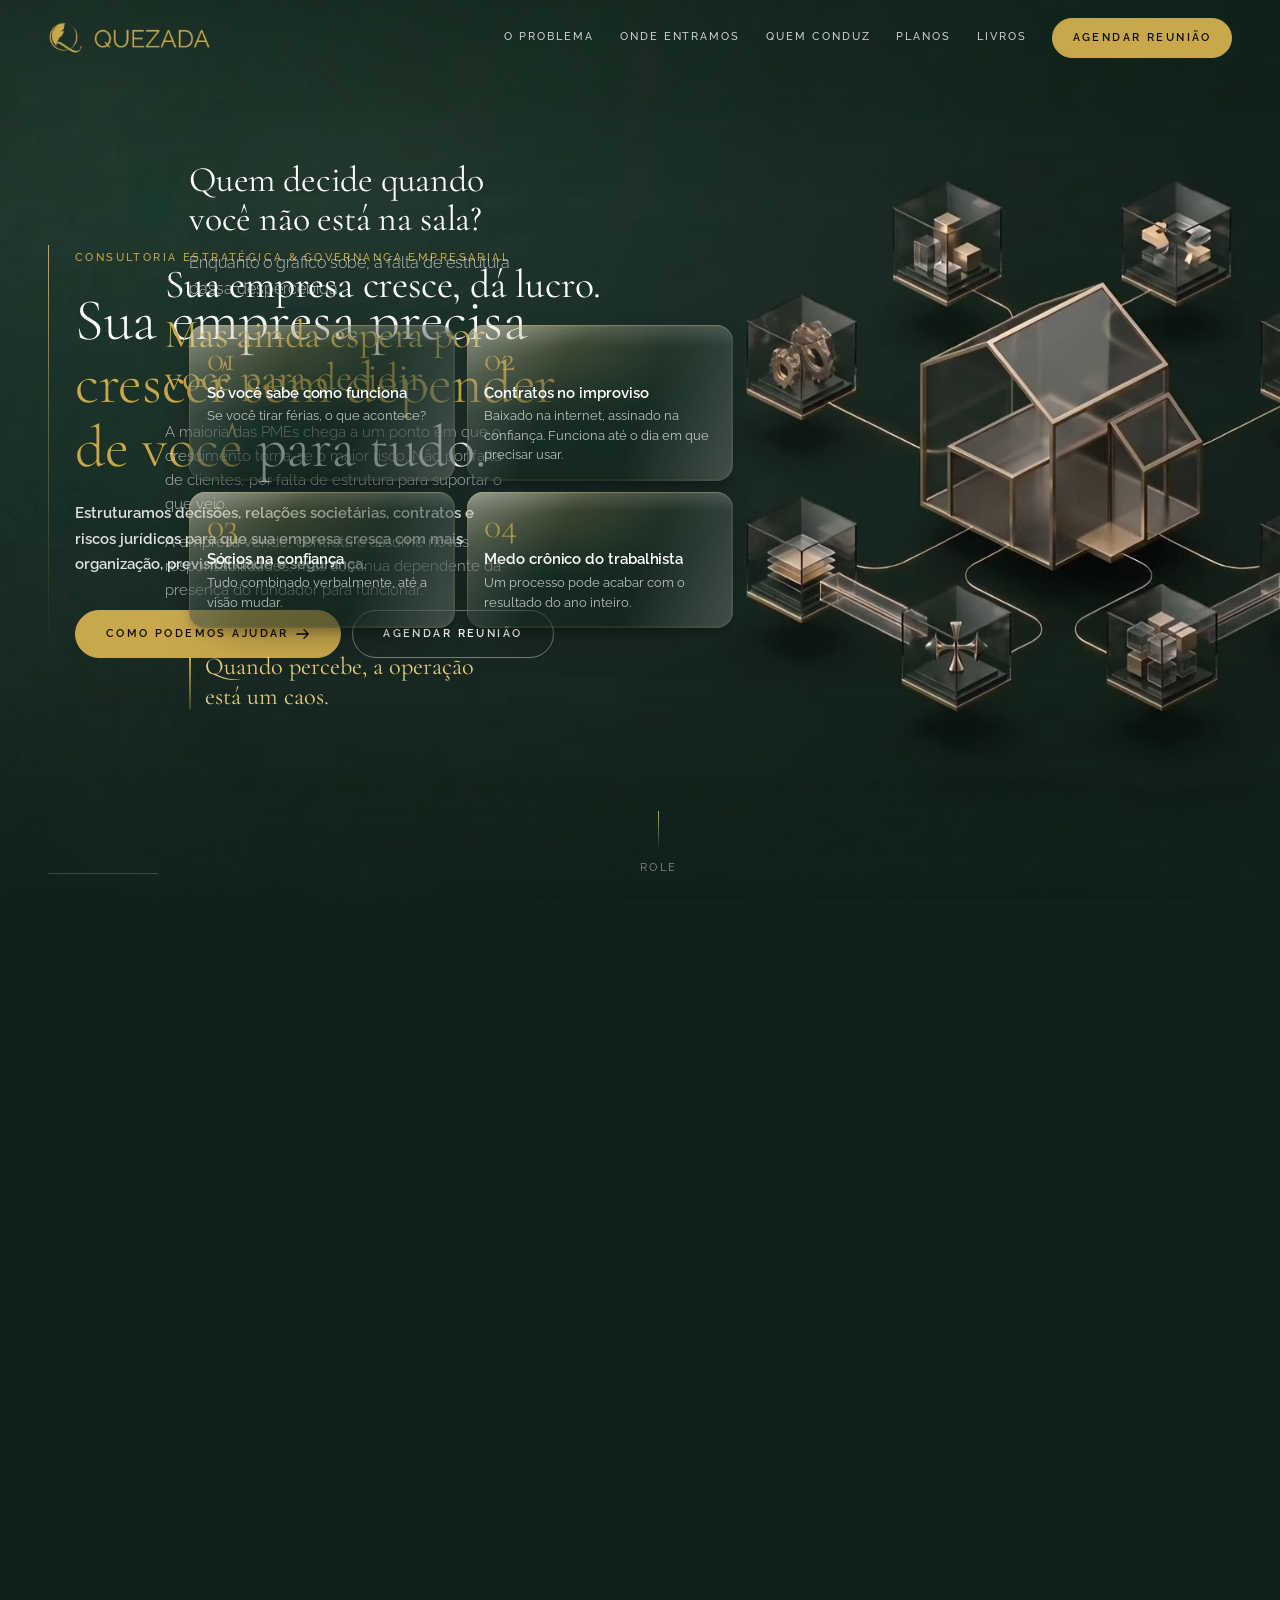
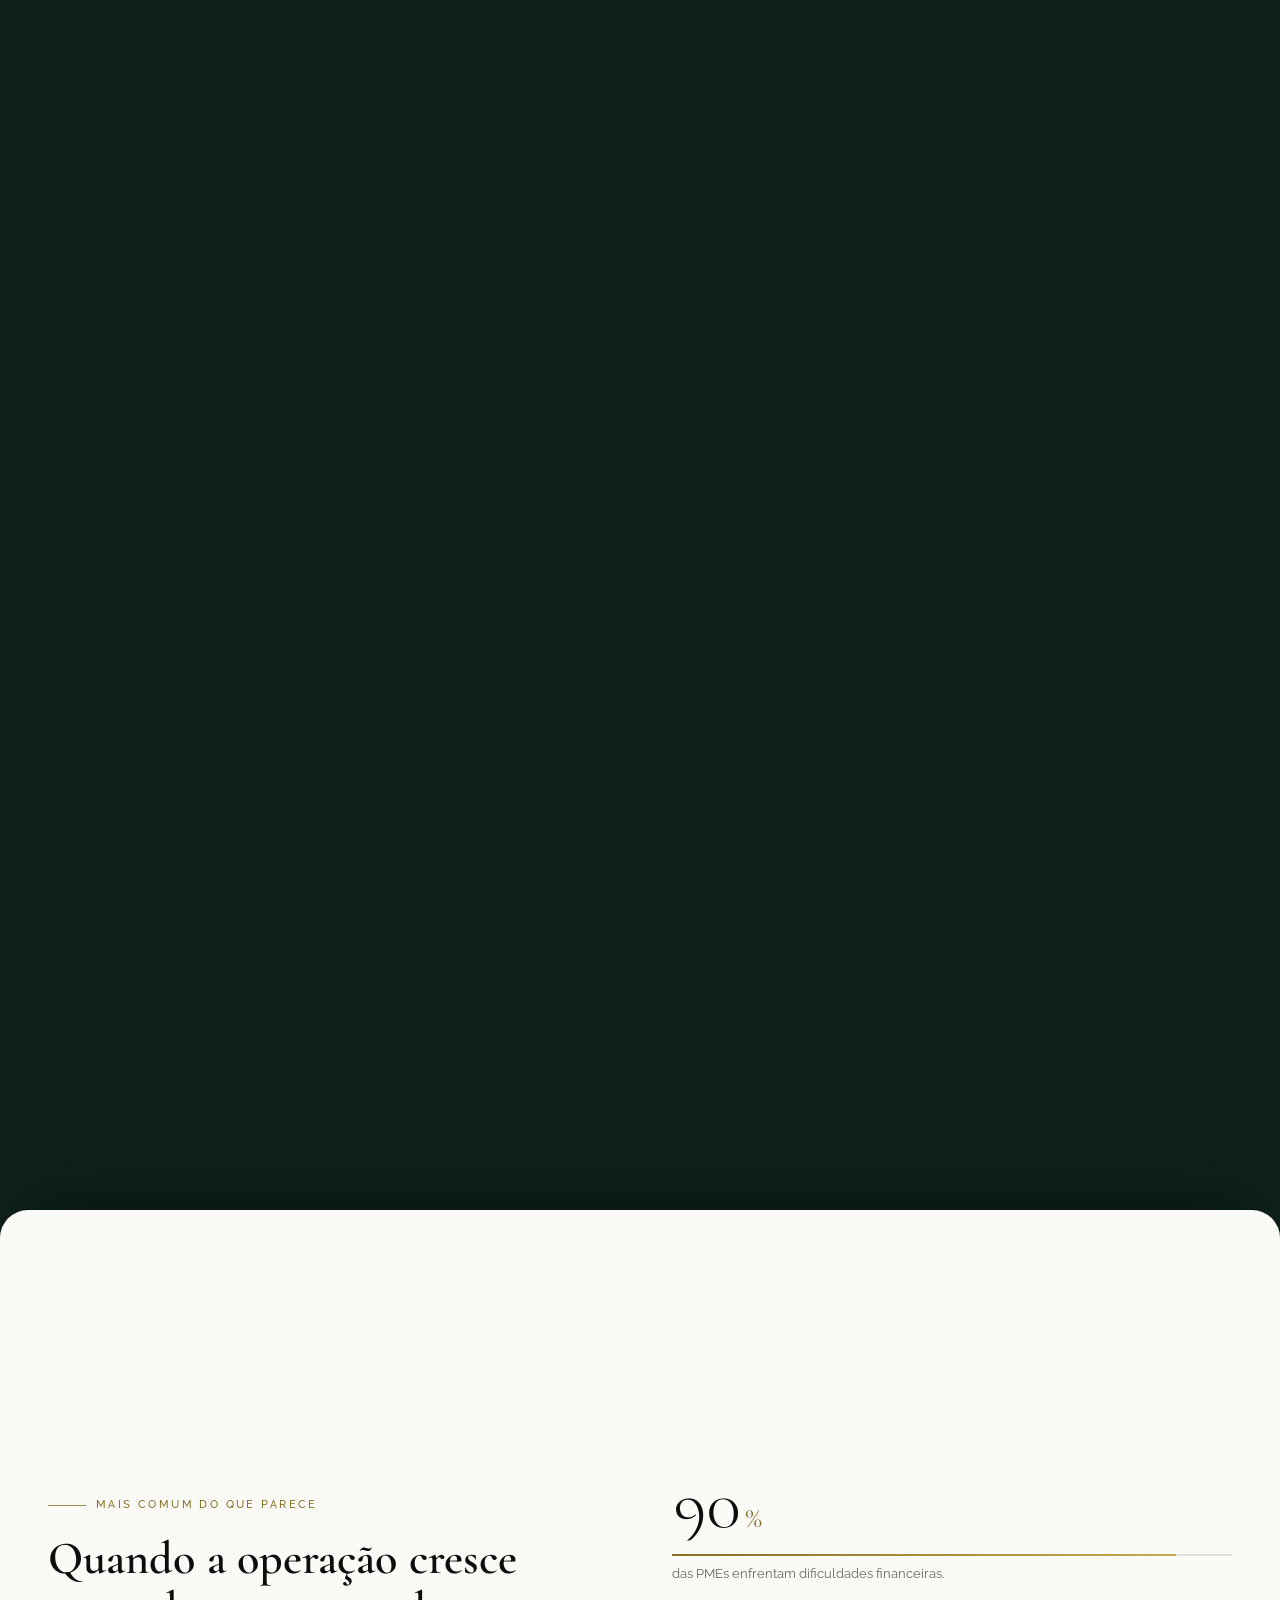
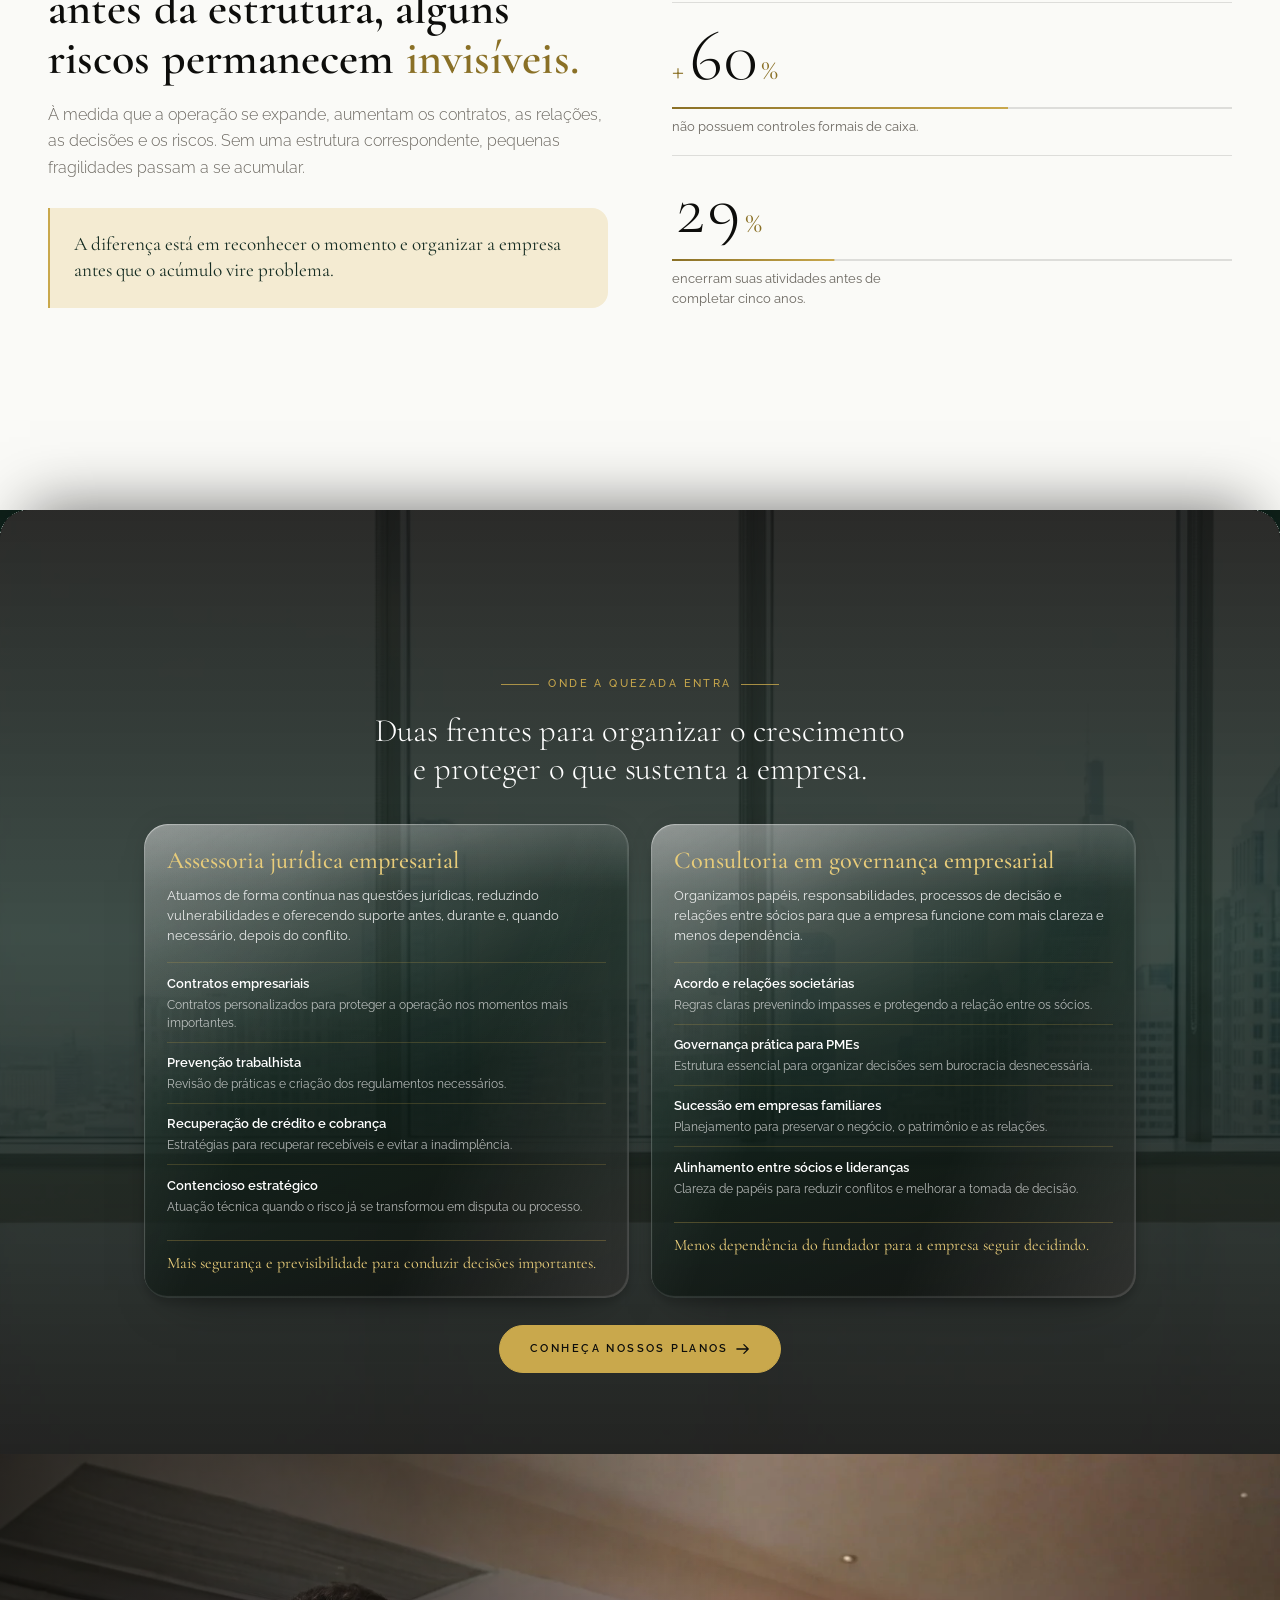
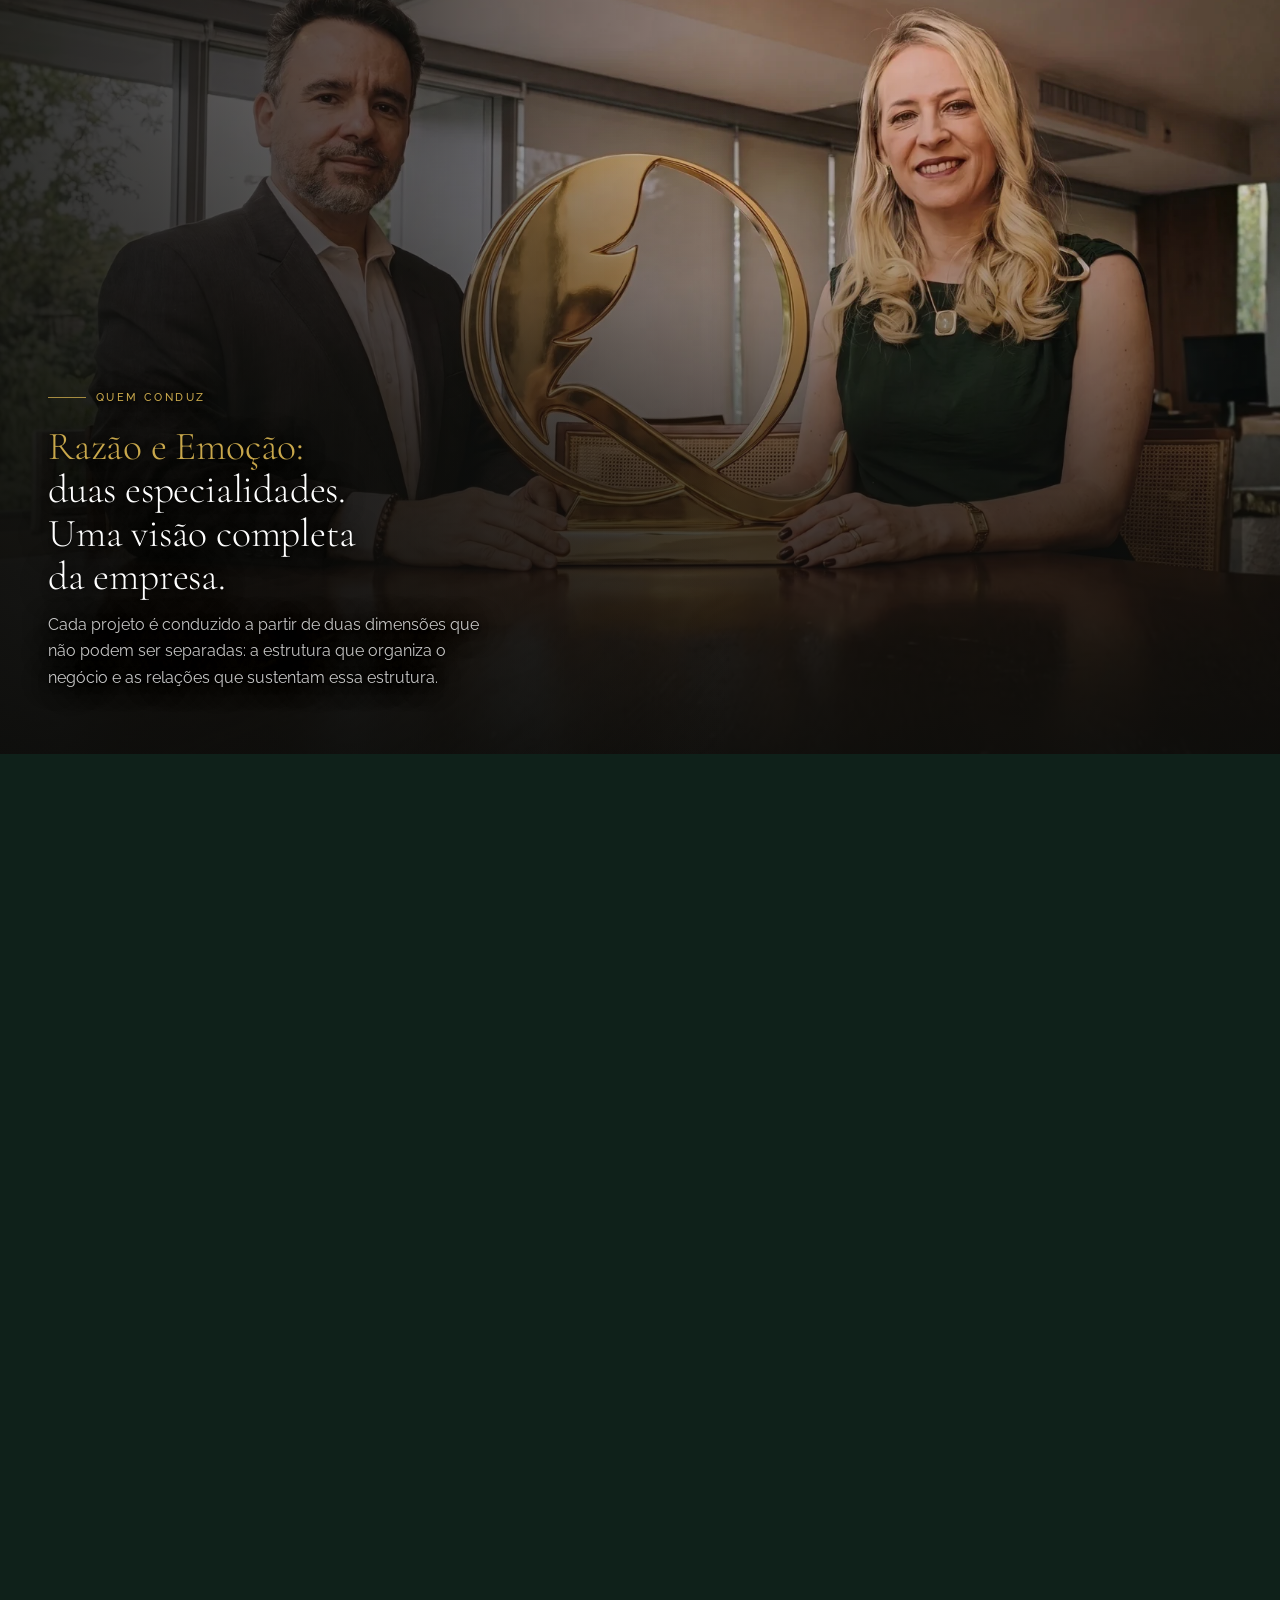
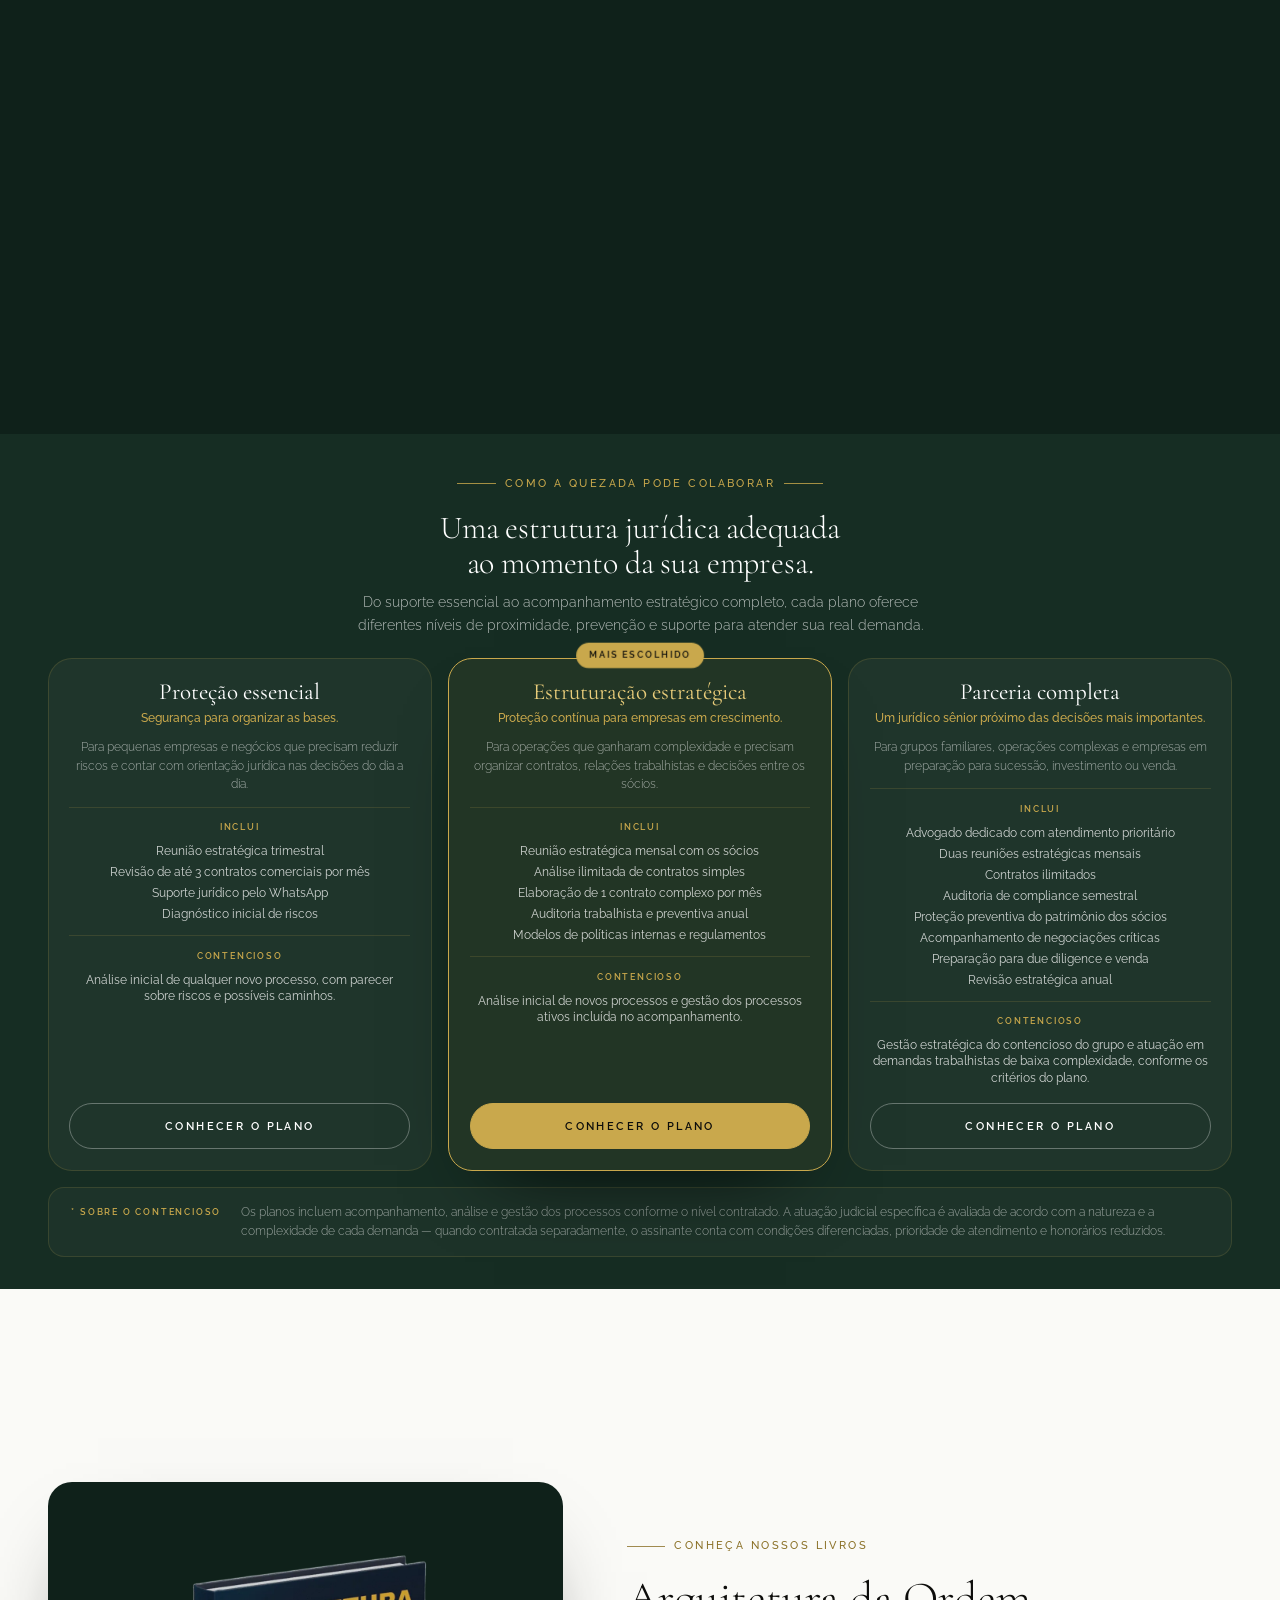
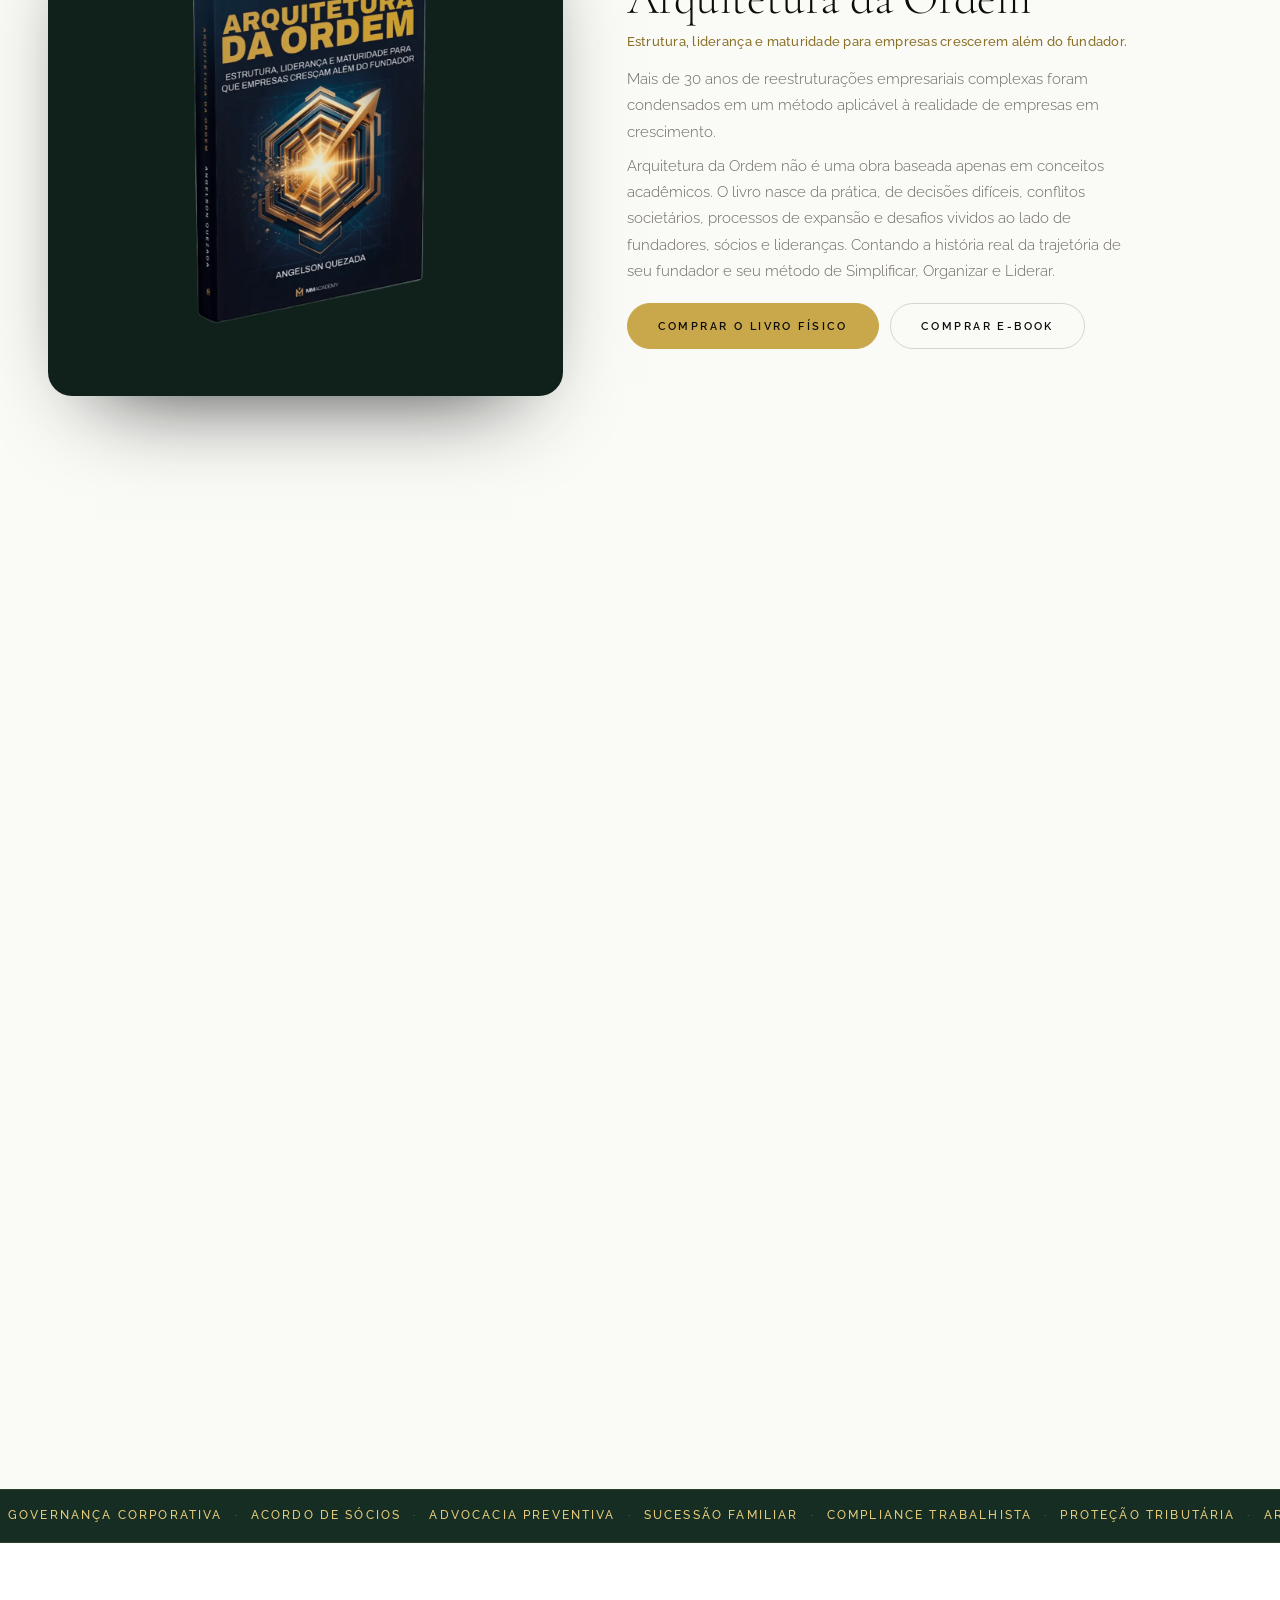
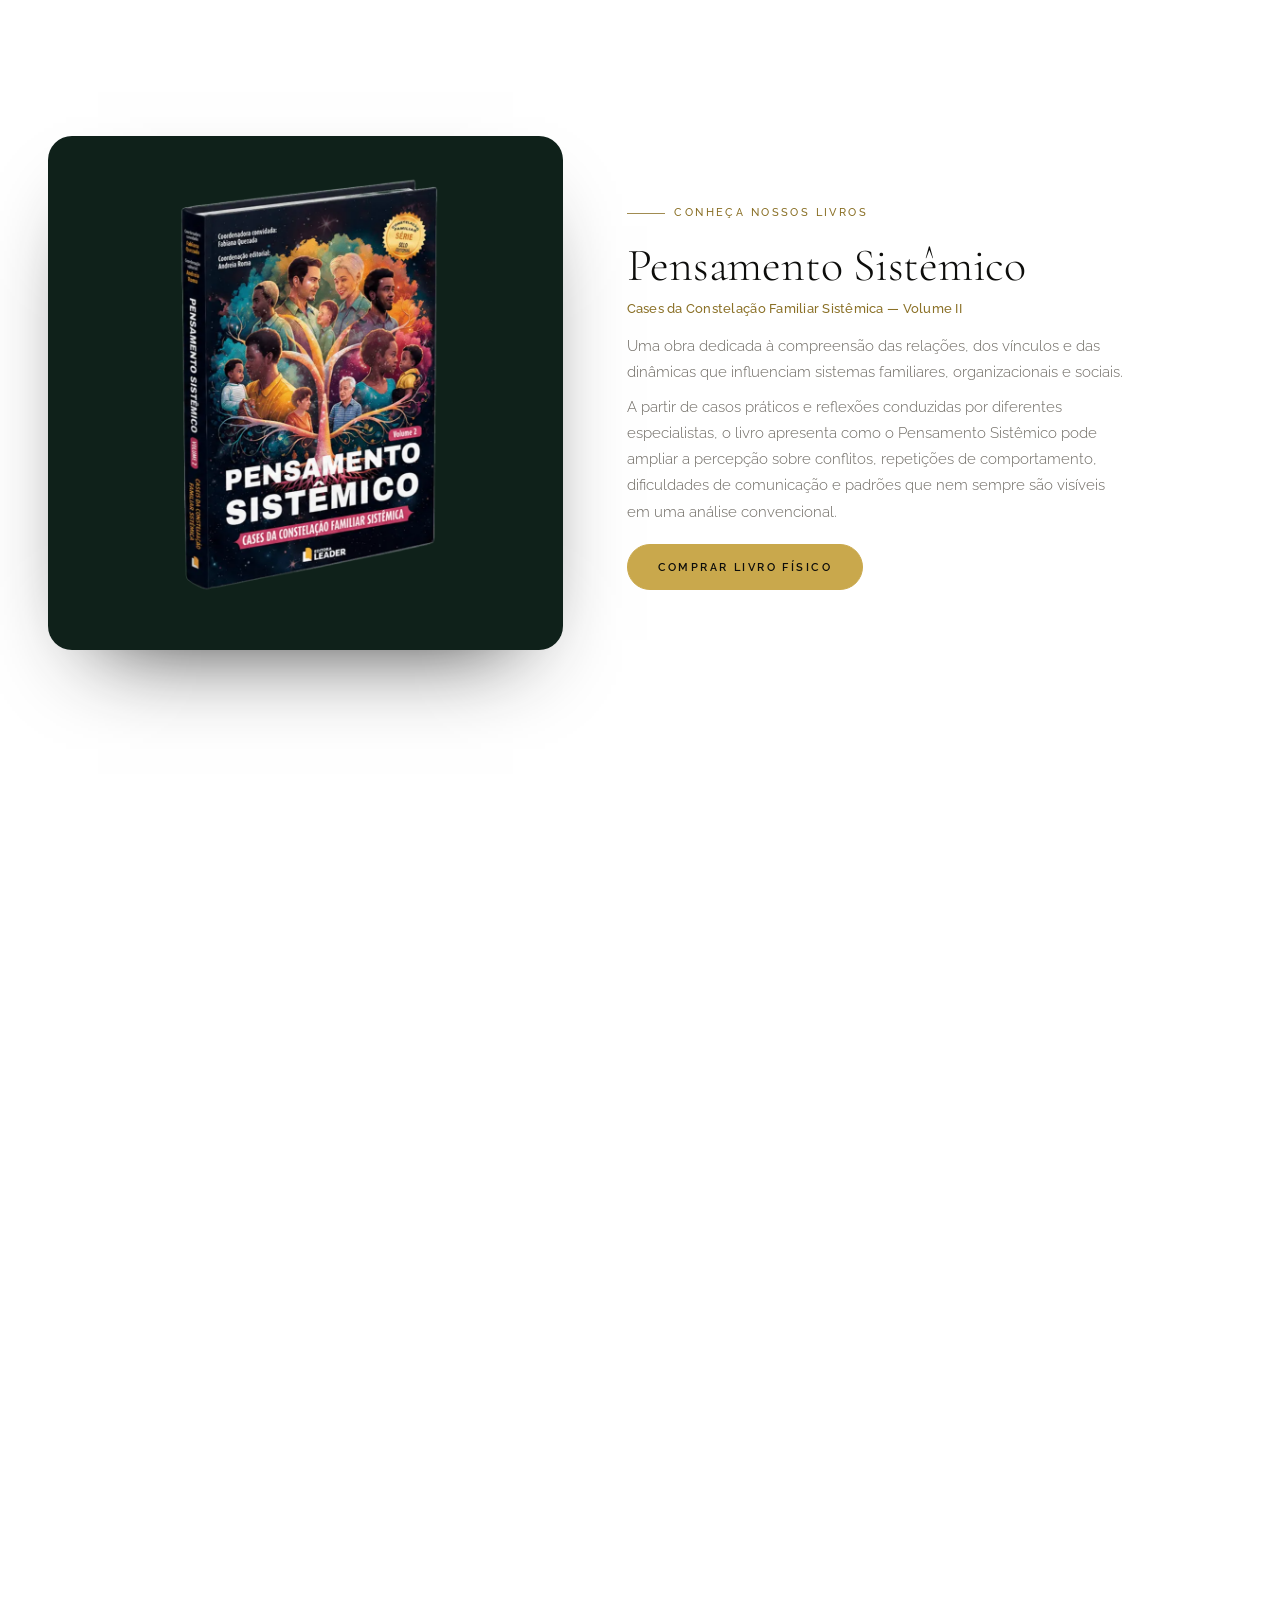
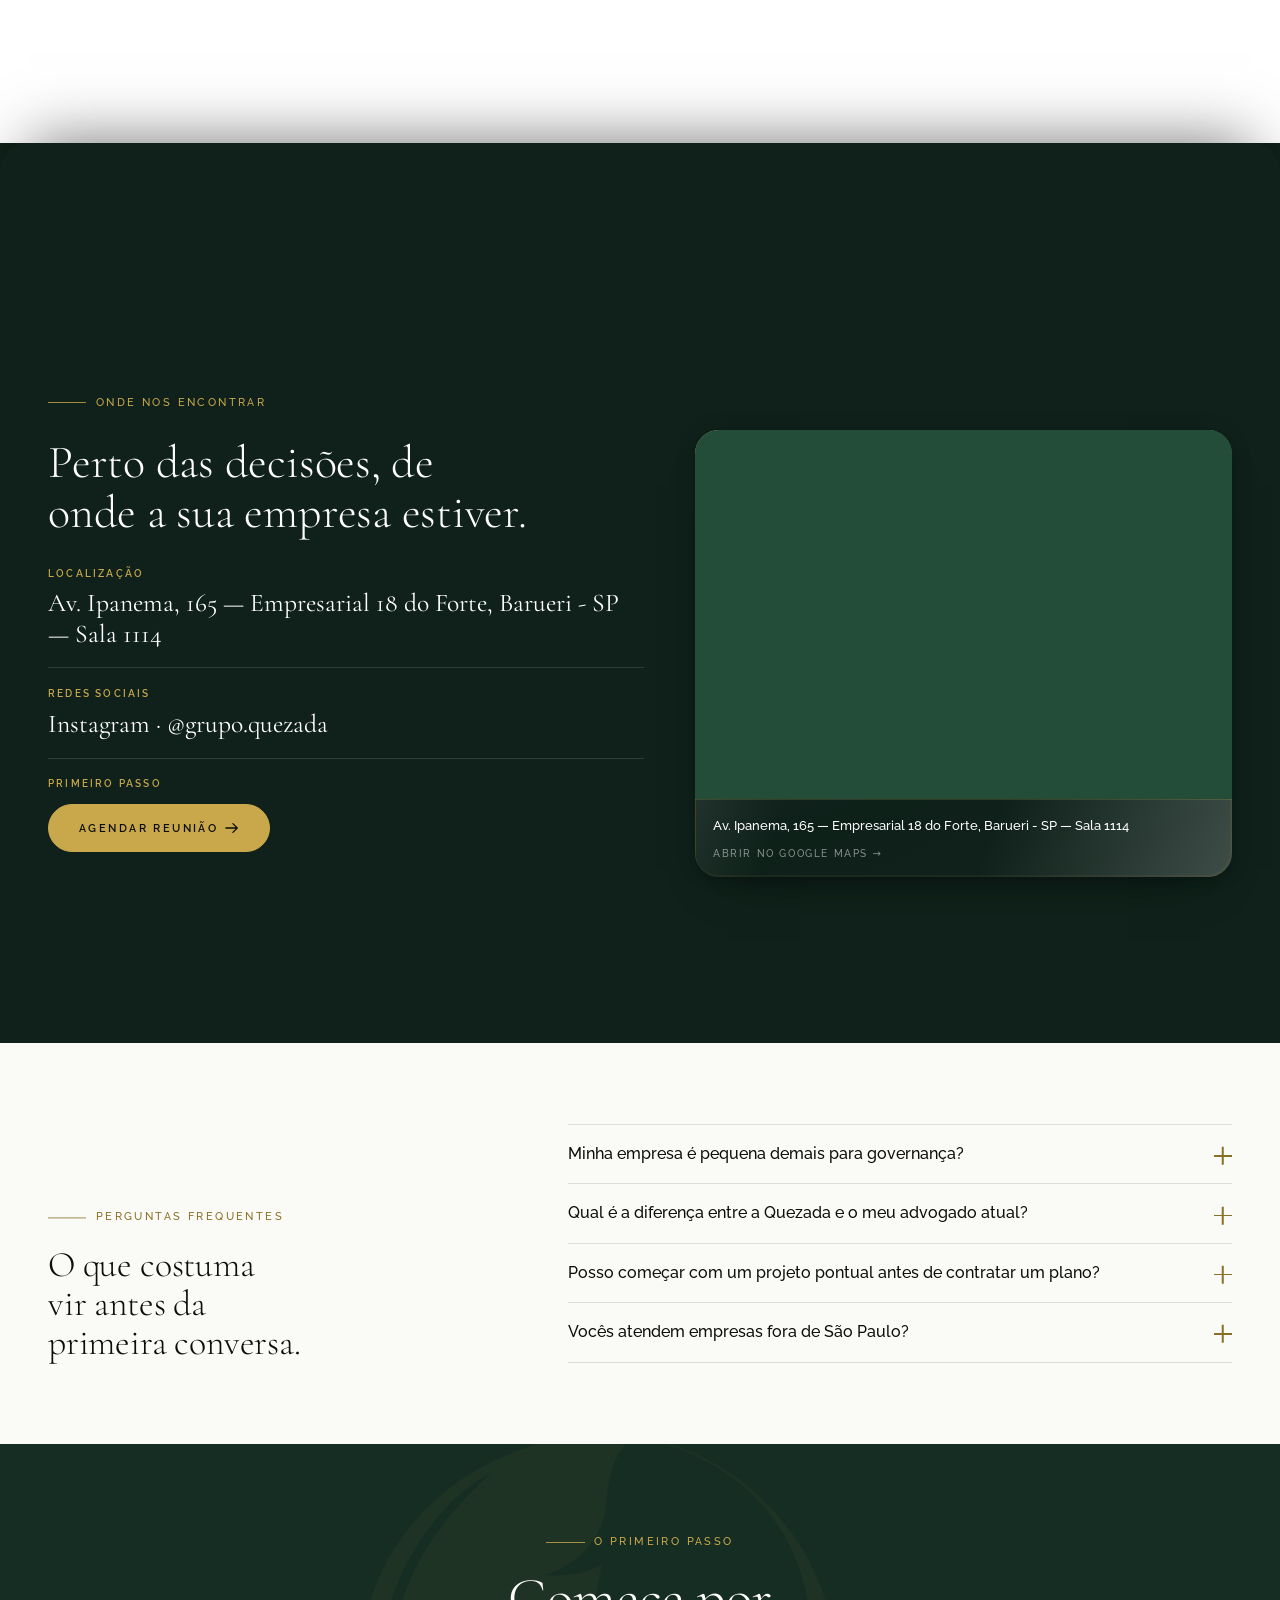
==== commit 1a0ec651: "perf: hero pinta sem JS, preload das fontes certas e imagens em lazy A nota de desempenho no PageSpe" ====
--- a/index.html
+++ b/index.html
@@ -62,9 +62,28 @@
 }
 </script>
 
-<link rel="preload" href="assets/fonts/raleway.regular.ttf" as="font" type="font/ttf" crossorigin>
-<link rel="preload" href="assets/fonts/raleway.semibold.ttf" as="font" type="font/ttf" crossorigin>
+<!-- woff2, e nao ttf. As duas linhas antigas mandavam o navegador baixar
+     261KB de TrueType em prioridade alta que a pagina NUNCA usa: o @font-face
+     lista o woff2 primeiro, entao o motor de fontes escolhe o woff2 e larga o
+     ttf (que so existe como ultimo recurso). Pior, o `raleway.semibold.ttf`
+     nem aparece no CSS -- eram 130KB baixados para nada, disputando a fila com
+     o CSS e o main.js no 4G. Aqui vao os dois arquivos que a primeira tela
+     realmente pede: a Raleway do subtitulo e a Cormorant do titulo. -->
+<link rel="preload" href="assets/fonts/raleway.woff2" as="font" type="font/woff2" crossorigin>
+<link rel="preload" href="assets/fonts/cormorant-garamond.woff2" as="font" type="font/woff2" crossorigin>
 <link rel="stylesheet" href="css/style.css">
+
+<!-- `defer` no head, e nao <script> solto no fim do body: o navegador comeca a
+     baixar o main.js junto com o CSS, em vez de so quando termina de ler os
+     51KB de HTML, e executa no DOMContentLoaded -- antes dos scripts que o GTM
+     injeta de forma assincrona. E o mesmo momento de execucao de antes, so que
+     com o download adiantado. -->
+<script src="js/main.js" defer></script>
+
+<!-- Aperto de mao adiantado com quem o GTM vai chamar. Sem isso, DNS + TLS de
+     cada host so comecam quando o script e pedido, ja com a pagina montada. -->
+<link rel="preconnect" href="https://www.googletagmanager.com" crossorigin>
+<link rel="preconnect" href="https://connect.facebook.net" crossorigin>
 </head>
 <body>
 
@@ -221,12 +240,12 @@
       <!-- 01 · HERO -->
       <div class="scene__copy scene__copy--hero">
         <div class="shell shell--wide">
-          <div class="beat hero__block" data-beat="0,0.12" data-beat-sm="0,0.09">
+          <div class="beat hero__block is-on" data-beat="0,0.12" data-beat-sm="0,0.09">
             <p class="eyebrow">Consultoria estratégica &amp; governança empresarial</p>
             <h1 class="hero__title">
-              <span class="line-mask"><span>Sua empresa precisa</span></span>
-              <span class="line-mask"><span class="gold" style="--d:80ms">crescer sem depender</span></span>
-              <span class="line-mask"><span style="--d:160ms"><span class="gold">de você</span> para tudo.</span></span>
+              <span class="line-mask is-in"><span>Sua empresa precisa</span></span>
+              <span class="line-mask is-in"><span class="gold" style="--d:80ms">crescer sem depender</span></span>
+              <span class="line-mask is-in"><span style="--d:160ms"><span class="gold">de você</span> para tudo.</span></span>
             </h1>
             <p class="hero__sub">
               Estruturamos decisões, relações societárias, contratos e riscos jurídicos para que sua
@@ -458,17 +477,17 @@
   <div class="duo__pin">
 
     <div class="duo__figure">
-      <img class="duo__layer duo__layer--base" src="assets/img/duo-base.webp"
+      <img class="duo__layer duo__layer--base" loading="lazy" src="assets/img/duo-base.webp"
            alt="Angelson e Fabiana Quezada sentados à mesa com o símbolo da Quezada." decoding="async">
-      <img class="duo__layer duo__layer--green" src="assets/img/duo-verde.webp"
+      <img class="duo__layer duo__layer--green" loading="lazy" src="assets/img/duo-verde.webp"
            srcset="assets/img/duo-verde-sm.webp 960w, assets/img/duo-verde.webp 1920w" sizes="100vw"
            alt="" aria-hidden="true" decoding="async">
 
       <div class="duo__glass duo__glass--left glass" aria-hidden="true"></div>
       <div class="duo__glass duo__glass--right glass" aria-hidden="true"></div>
 
-      <img class="duo__layer duo__layer--person duo__layer--angelson" src="assets/img/duo-cutout.webp" alt="" aria-hidden="true" decoding="async">
-      <img class="duo__layer duo__layer--person duo__layer--fabiana" src="assets/img/duo-cutout.webp" alt="" aria-hidden="true" decoding="async">
+      <img class="duo__layer duo__layer--person duo__layer--angelson" loading="lazy" src="assets/img/duo-cutout.webp" alt="" aria-hidden="true" decoding="async">
+      <img class="duo__layer duo__layer--person duo__layer--fabiana" loading="lazy" src="assets/img/duo-cutout.webp" alt="" aria-hidden="true" decoding="async">
     </div>
 
     <div class="duo__intro">
@@ -631,7 +650,7 @@
       <div class="bookstage__grid">
 
         <div class="bookstage__media" id="livro-arquitetura">
-          <img src="assets/img/capa-arquitetura.webp" alt="Capa do livro Arquitetura da Ordem" decoding="async">
+          <img loading="lazy" src="assets/img/capa-arquitetura.webp" alt="Capa do livro Arquitetura da Ordem" decoding="async">
           <video data-scrub muted playsinline preload="none"
                  data-src="assets/video/livro-arquitetura.mp4" data-src-sm="assets/video/livro-arquitetura-sm.mp4" aria-hidden="true"></video>
         </div>
@@ -678,7 +697,7 @@
       <div class="bookstage__grid">
 
         <div class="bookstage__media" id="livro-pensamento">
-          <img src="assets/img/capa-pensamento.webp" alt="Capa do livro Pensamento Sistêmico Volume II" decoding="async">
+          <img loading="lazy" src="assets/img/capa-pensamento.webp" alt="Capa do livro Pensamento Sistêmico Volume II" decoding="async">
           <video data-scrub muted playsinline preload="none"
                  data-src="assets/video/livro-pensamento.mp4" data-src-sm="assets/video/livro-pensamento-sm.mp4" aria-hidden="true"></video>
         </div>
@@ -908,6 +927,6 @@
   </div>
 </footer>
 
-<script src="js/main.js"></script>
+
 </body>
 </html>
--- a/css/style.css
+++ b/css/style.css
@@ -571,6 +571,16 @@
   transition-delay: var(--d, 0ms);
 }
 .line-mask.is-in > span { transform: none; }
+/* A hero e a UNICA excecao: la as linhas do titulo nao sobem por dentro da
+   mascara. `overflow:hidden` + `translateY(105%)` mantem o texto FORA da
+   vista, e como esse titulo e justamente o elemento de LCP da pagina, cada
+   milissegundo de mascara vira milissegundo de LCP -- medido, era 1,05s de
+   atraso puro. O bloco inteiro continua entrando com um fade (`heroIn`), que
+   nao custa LCP nenhum porque o navegador ja conta o elemento assim que a
+   opacidade sai do zero. As mascaras seguem valendo para todo o resto do
+   site, onde nada disso esta na primeira tela. */
+.hero__block .line-mask { overflow: visible; }
+.hero__block .line-mask > span { transform: none; transition: none; }
 
 /* --------------------------------------------------------------------------
    9. Header / navegação — logo real da marca
@@ -861,6 +871,28 @@
   transform: translateY(-10px);
   transition: opacity 0.3s var(--ease), transform 0.3s var(--ease);
 }
+
+/* Entrada da hero SEM depender do JS
+   O subtitulo da hero e o elemento de LCP da pagina. Enquanto ele nascia com
+   `opacity:0` e so acendia quando o main.js chegava ao primeiro quadro, o LCP
+   ficava preso ao boot do script -- e o boot, por sua vez, ficava na fila
+   atras do GTM, do gtag e do fbevents. Eram quase 6s de "render delay" para
+   um paragrafo que o CSS ja sabia desenhar.
+   Agora o bloco nasce com `is-on` (e as linhas com `is-in`) no proprio HTML, e
+   quem faz a entrada e uma animacao de CSS, que comeca no primeiro quadro
+   pintado -- sem esperar script nenhum. O desenho da entrada e o mesmo de
+   antes: 0.7s de subida do bloco, 1.05s de mascara nas linhas do titulo.
+   `backwards`, e nao `forwards`: assim que a animacao termina o valor volta
+   para a cascata, que e o que mantem o `.is-out` da rolagem funcionando. */
+/* Nem fade, nem mascara: a hero nasce PRONTA.
+   Foram testados os dois meios-termos, e os dois custam caro. Uma animacao de
+   opacidade a partir do zero faz o Chrome ignorar o elemento como candidato a
+   LCP enquanto ela corre -- na medicao, o candidato simplesmente sumia da
+   janela inteira. A mascara do titulo custava 1,05s cravados, porque o texto
+   fica de fato fora da vista dentro do `overflow:hidden`. Sem as duas, o LCP
+   passou a empatar com o FCP: zero de render delay.
+   A entrada com movimento continua valendo em todo o resto do site -- ela so
+   nao vale para o unico bloco que o Google cronometra. */
 
 /* Grupo: a rolagem só diz QUANDO o bloco acende. Daí para frente quem
    escalona é o relógio, pelo `--d` de cada filho.
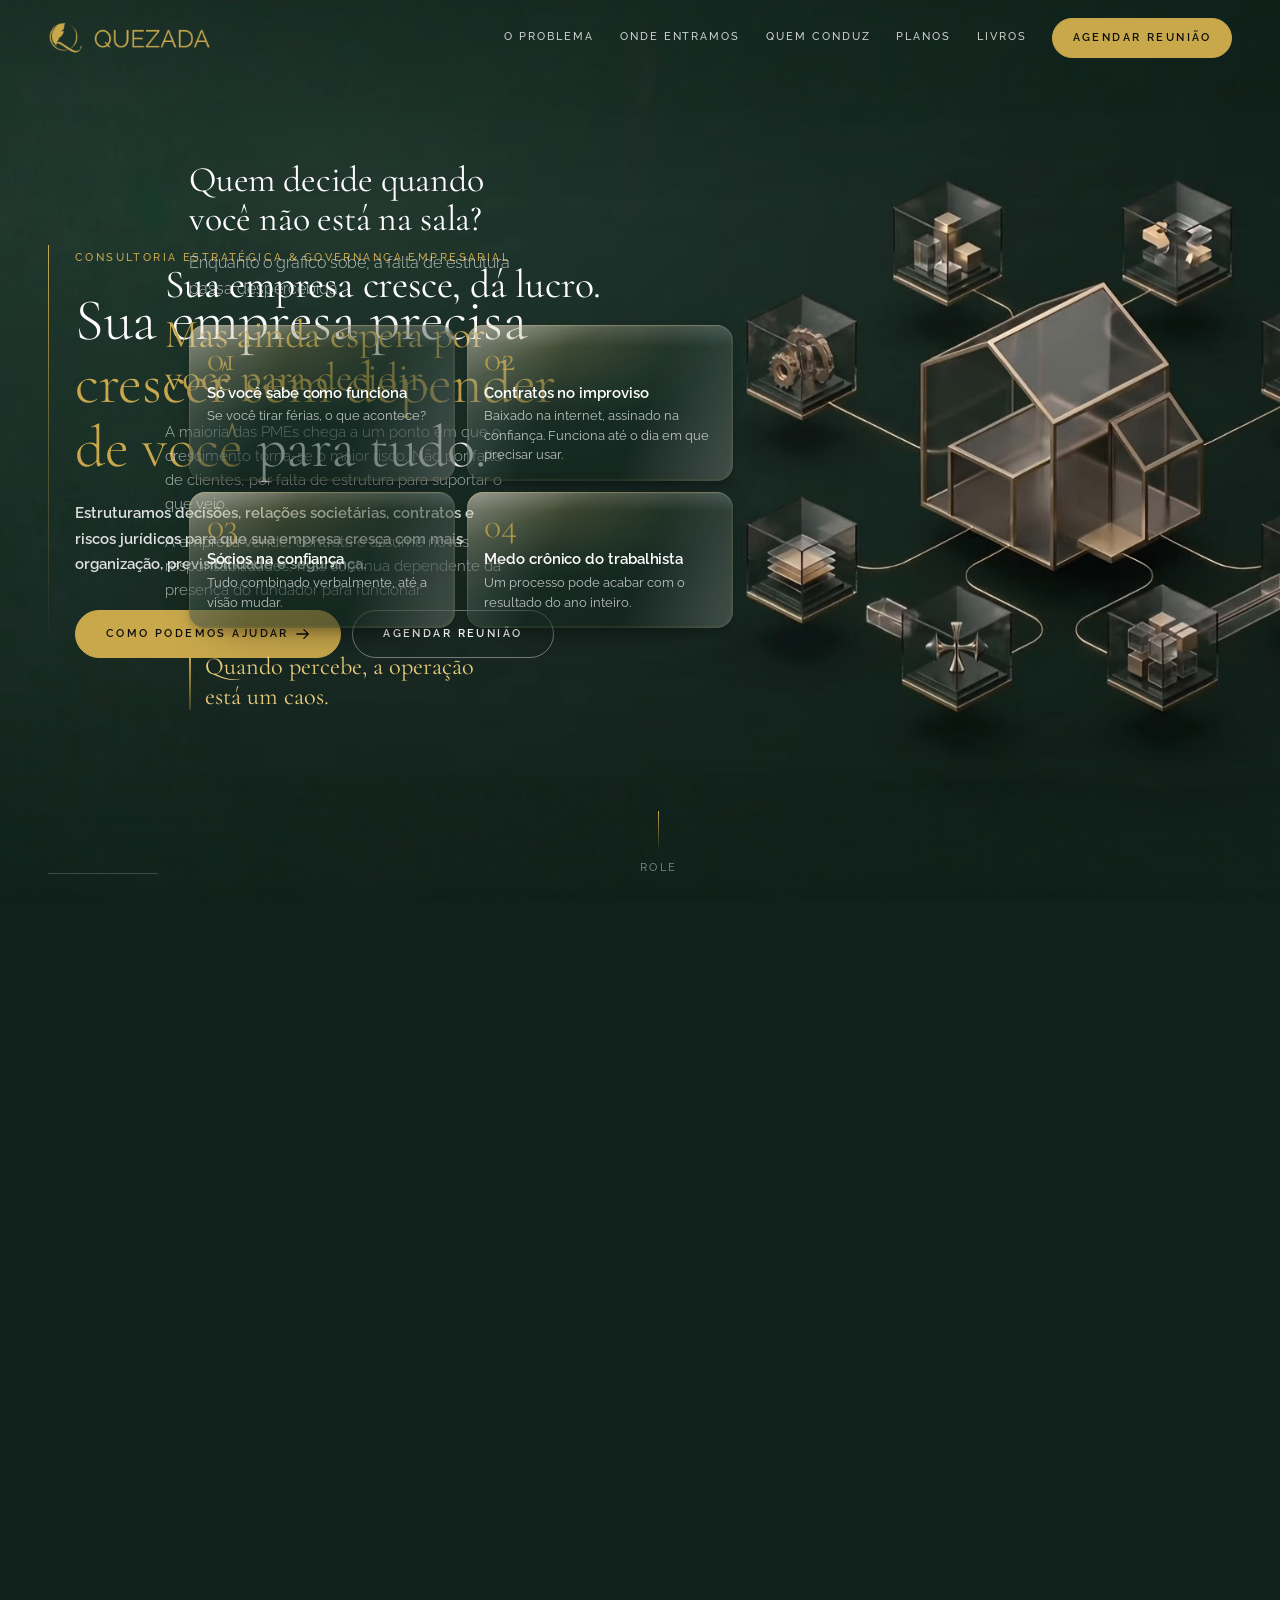
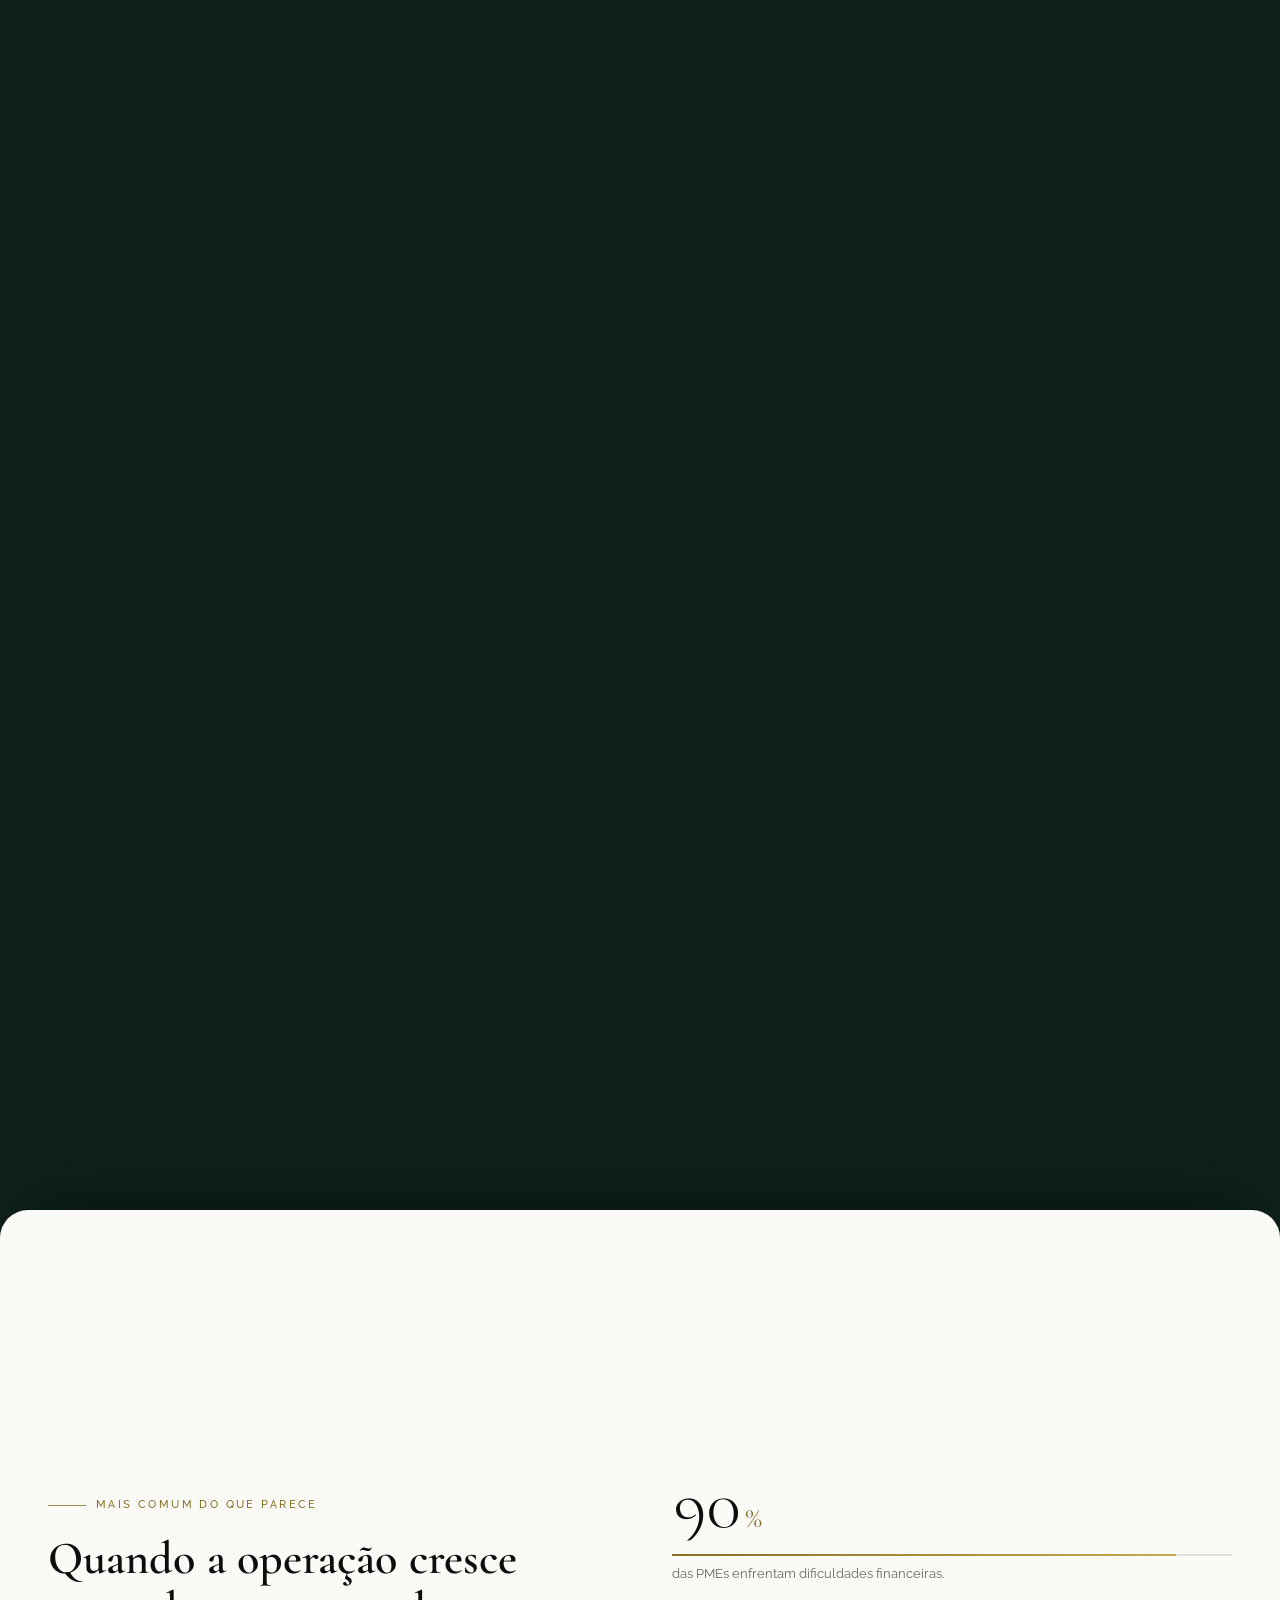
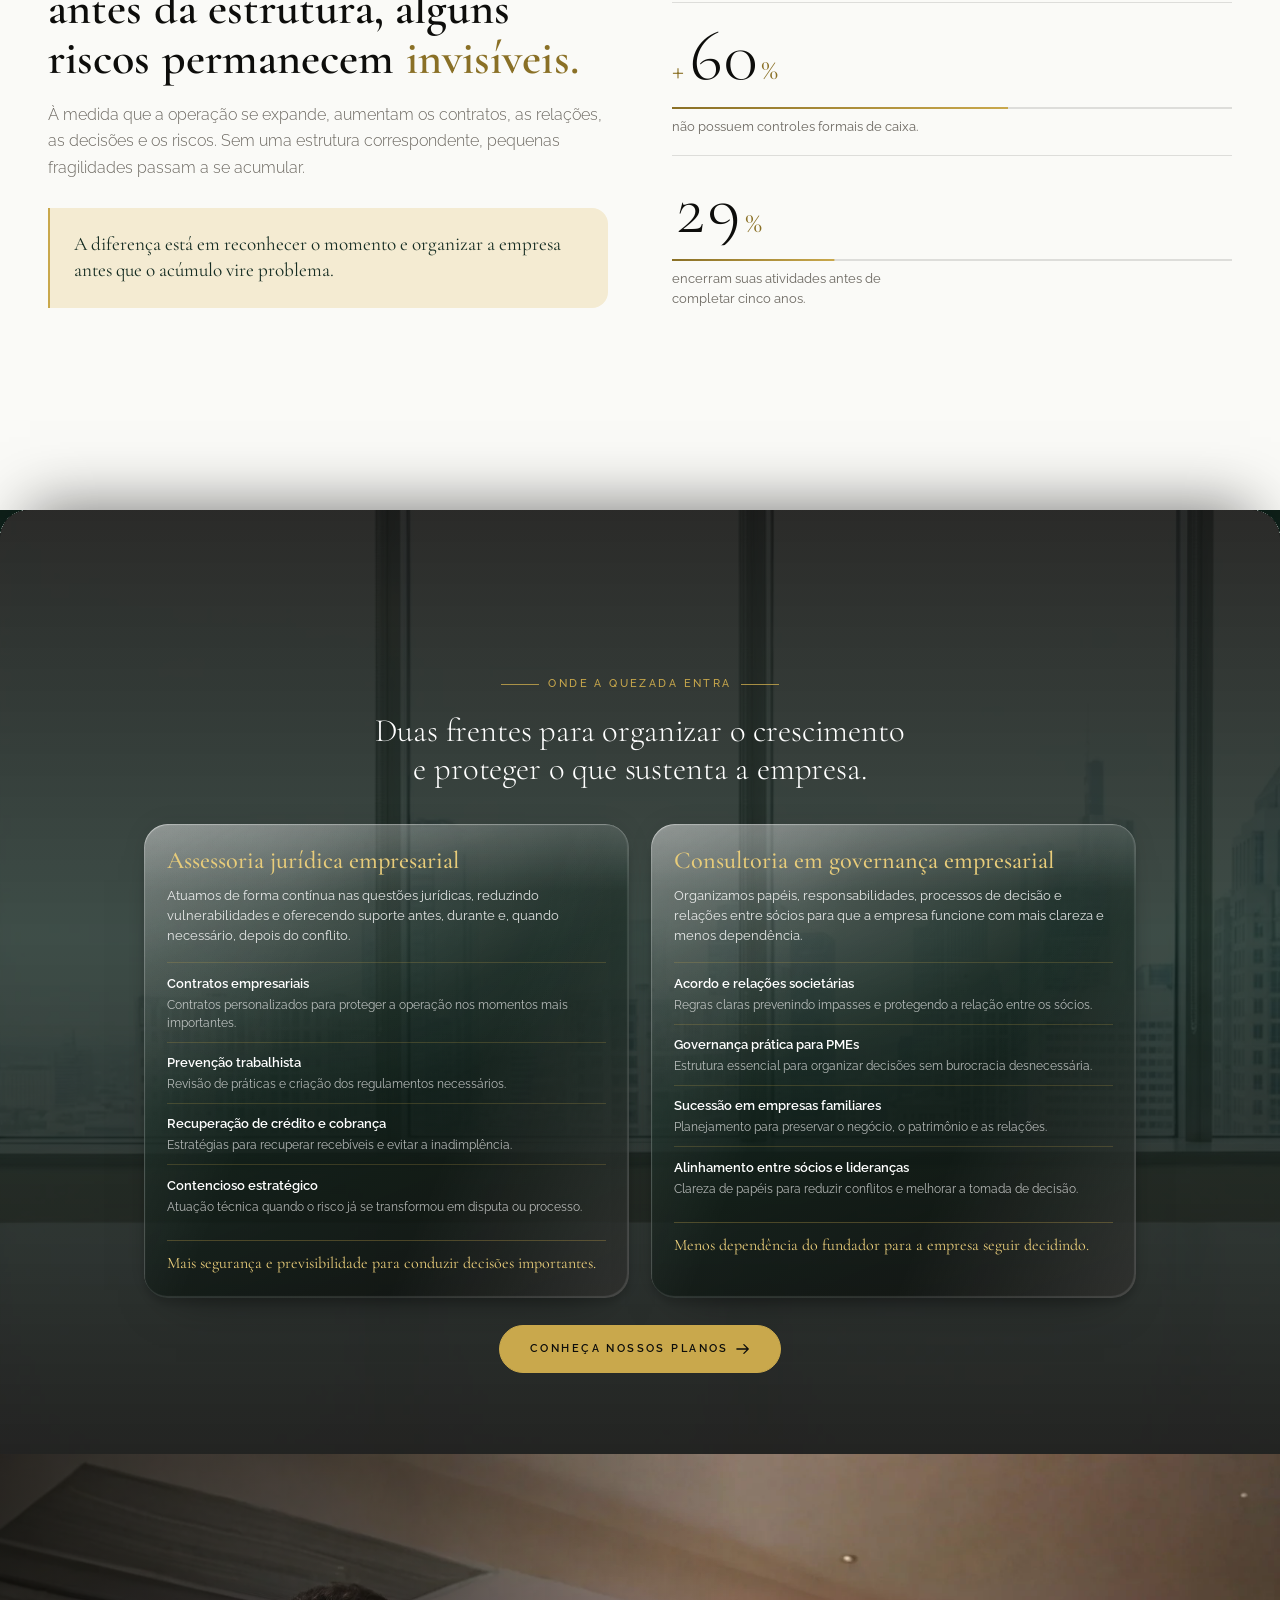
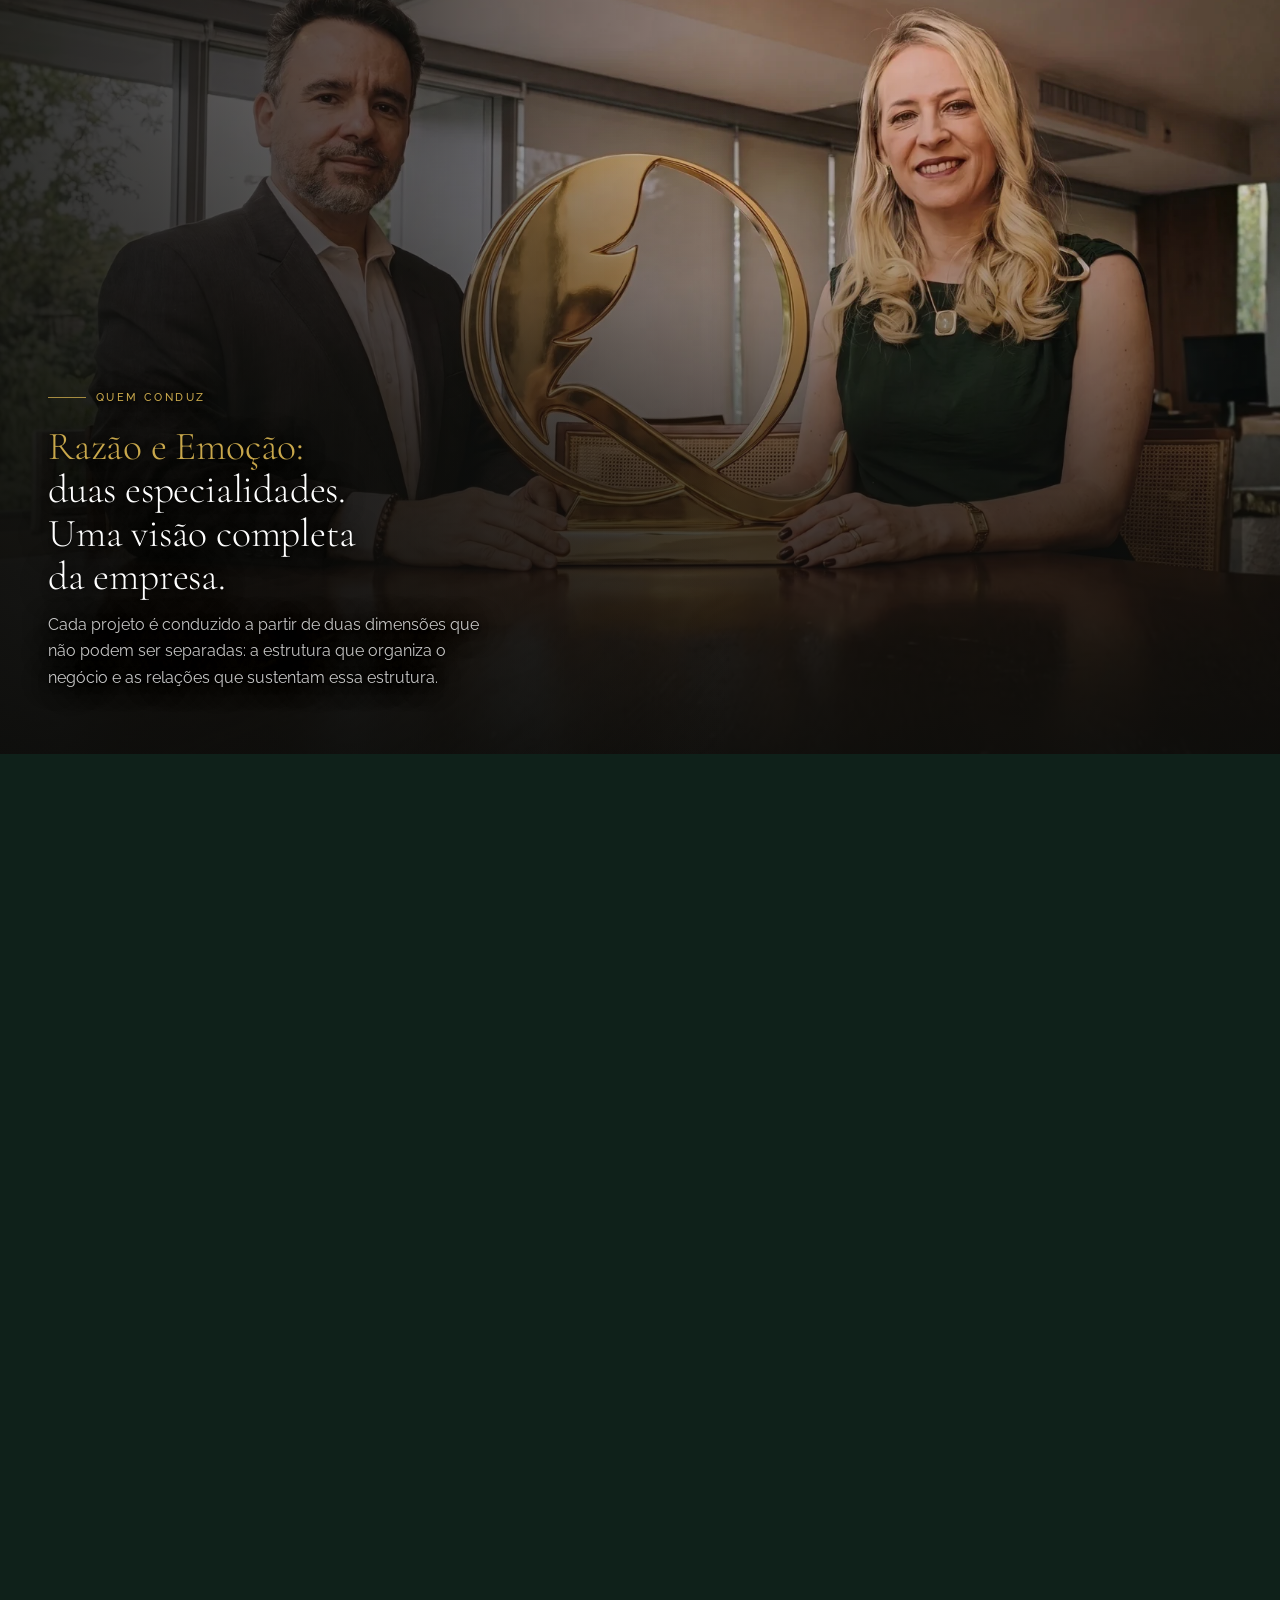
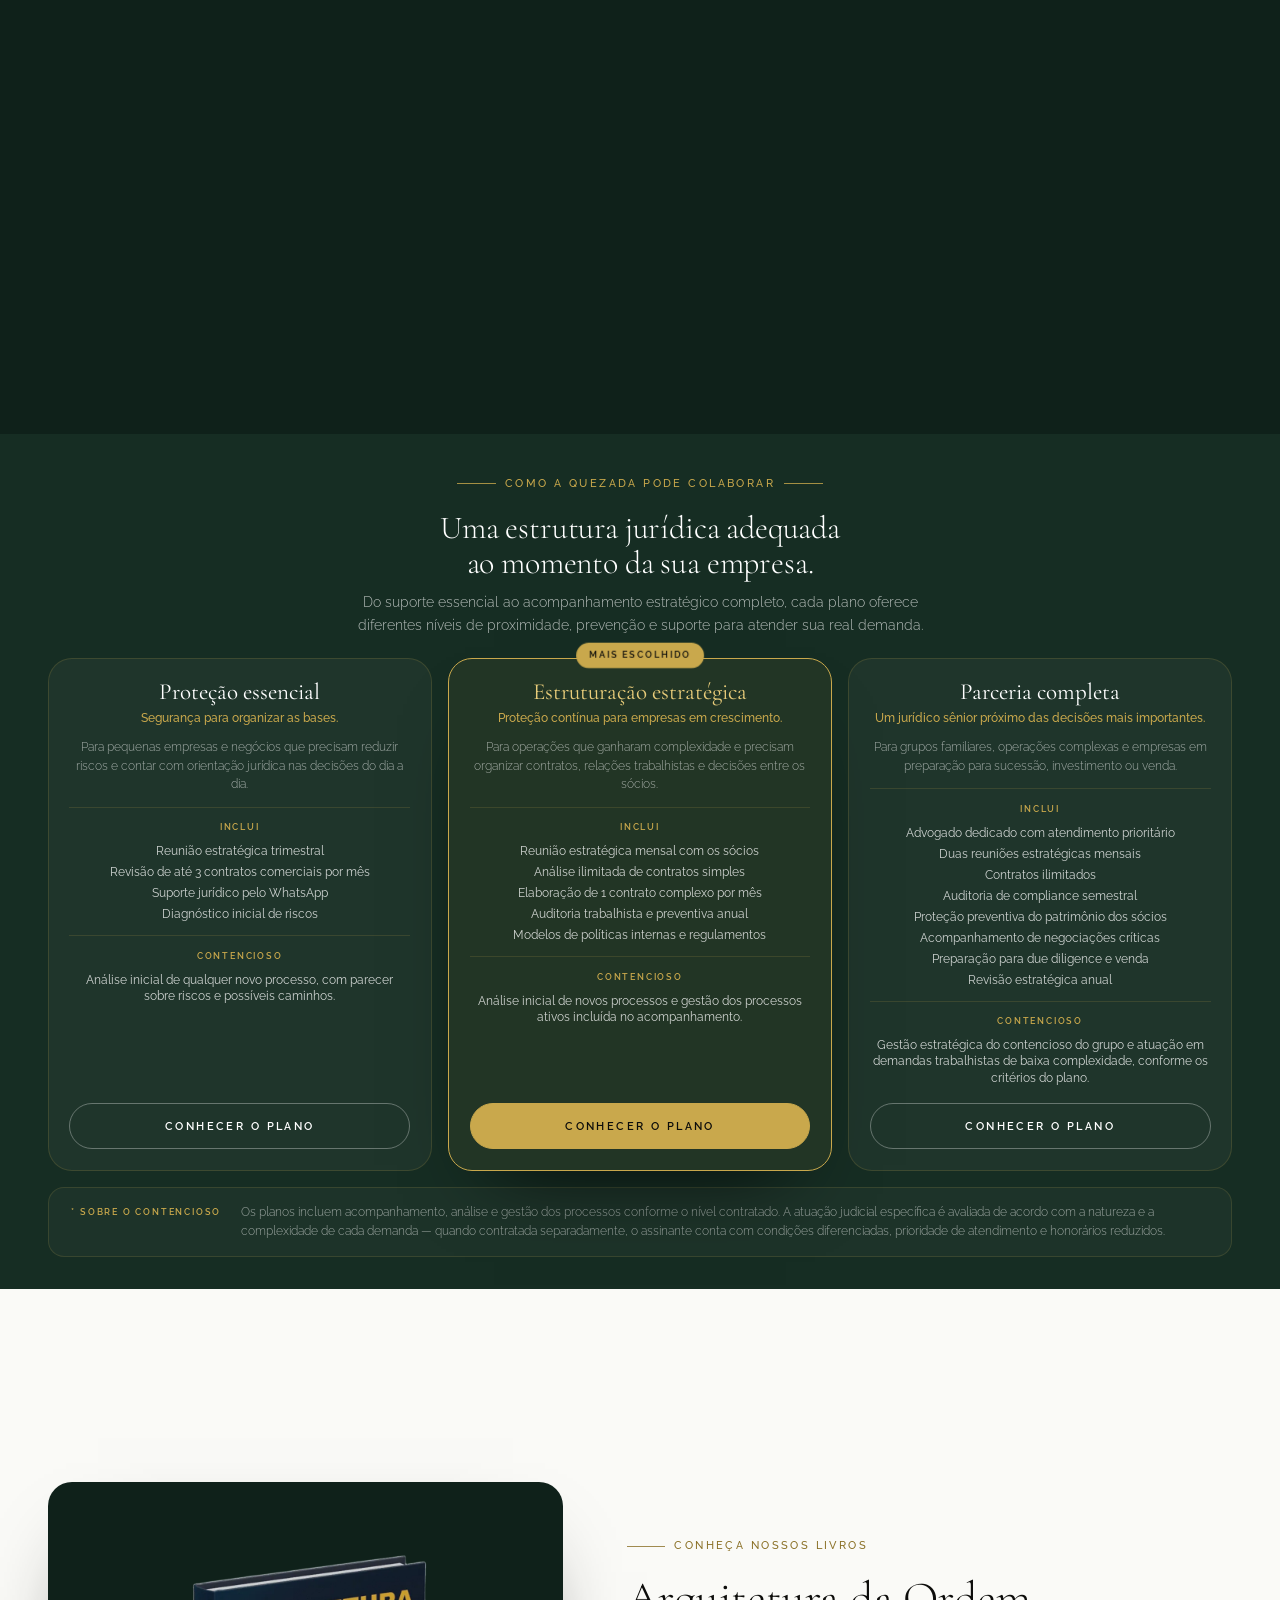
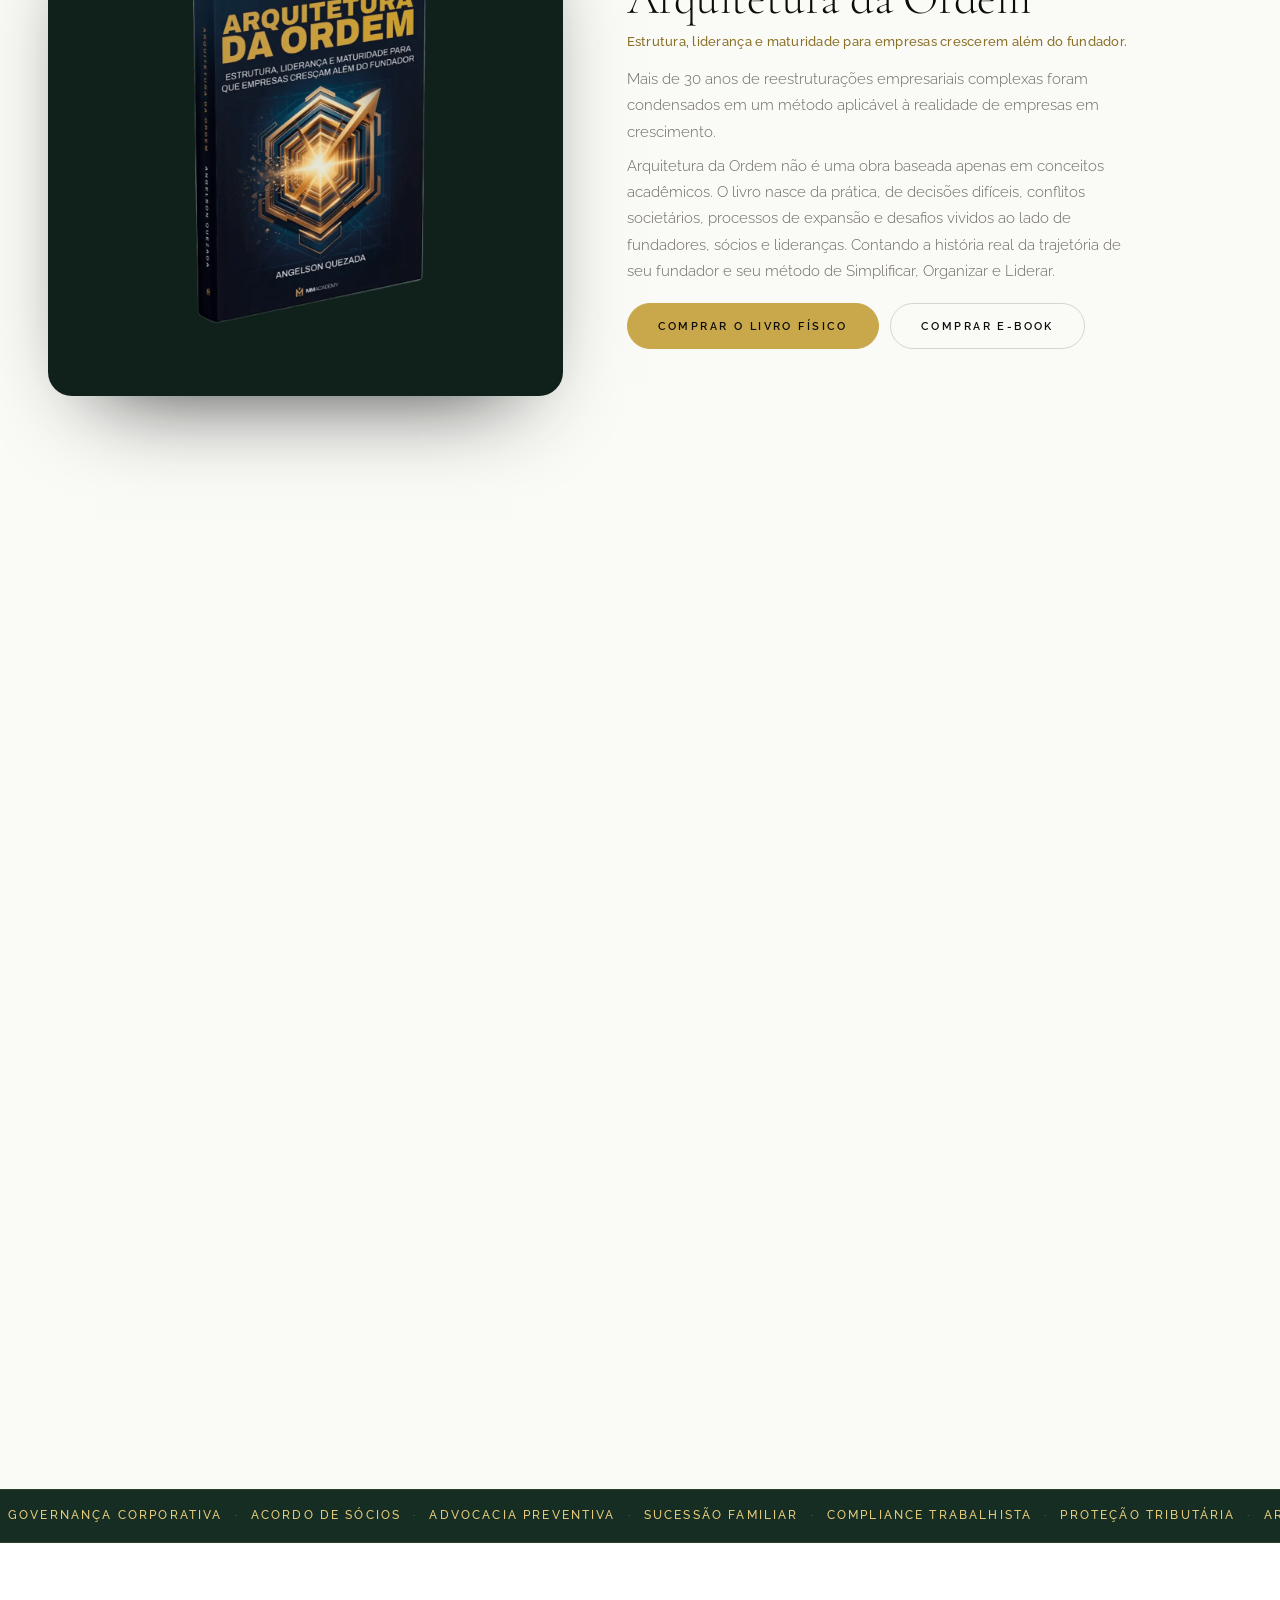
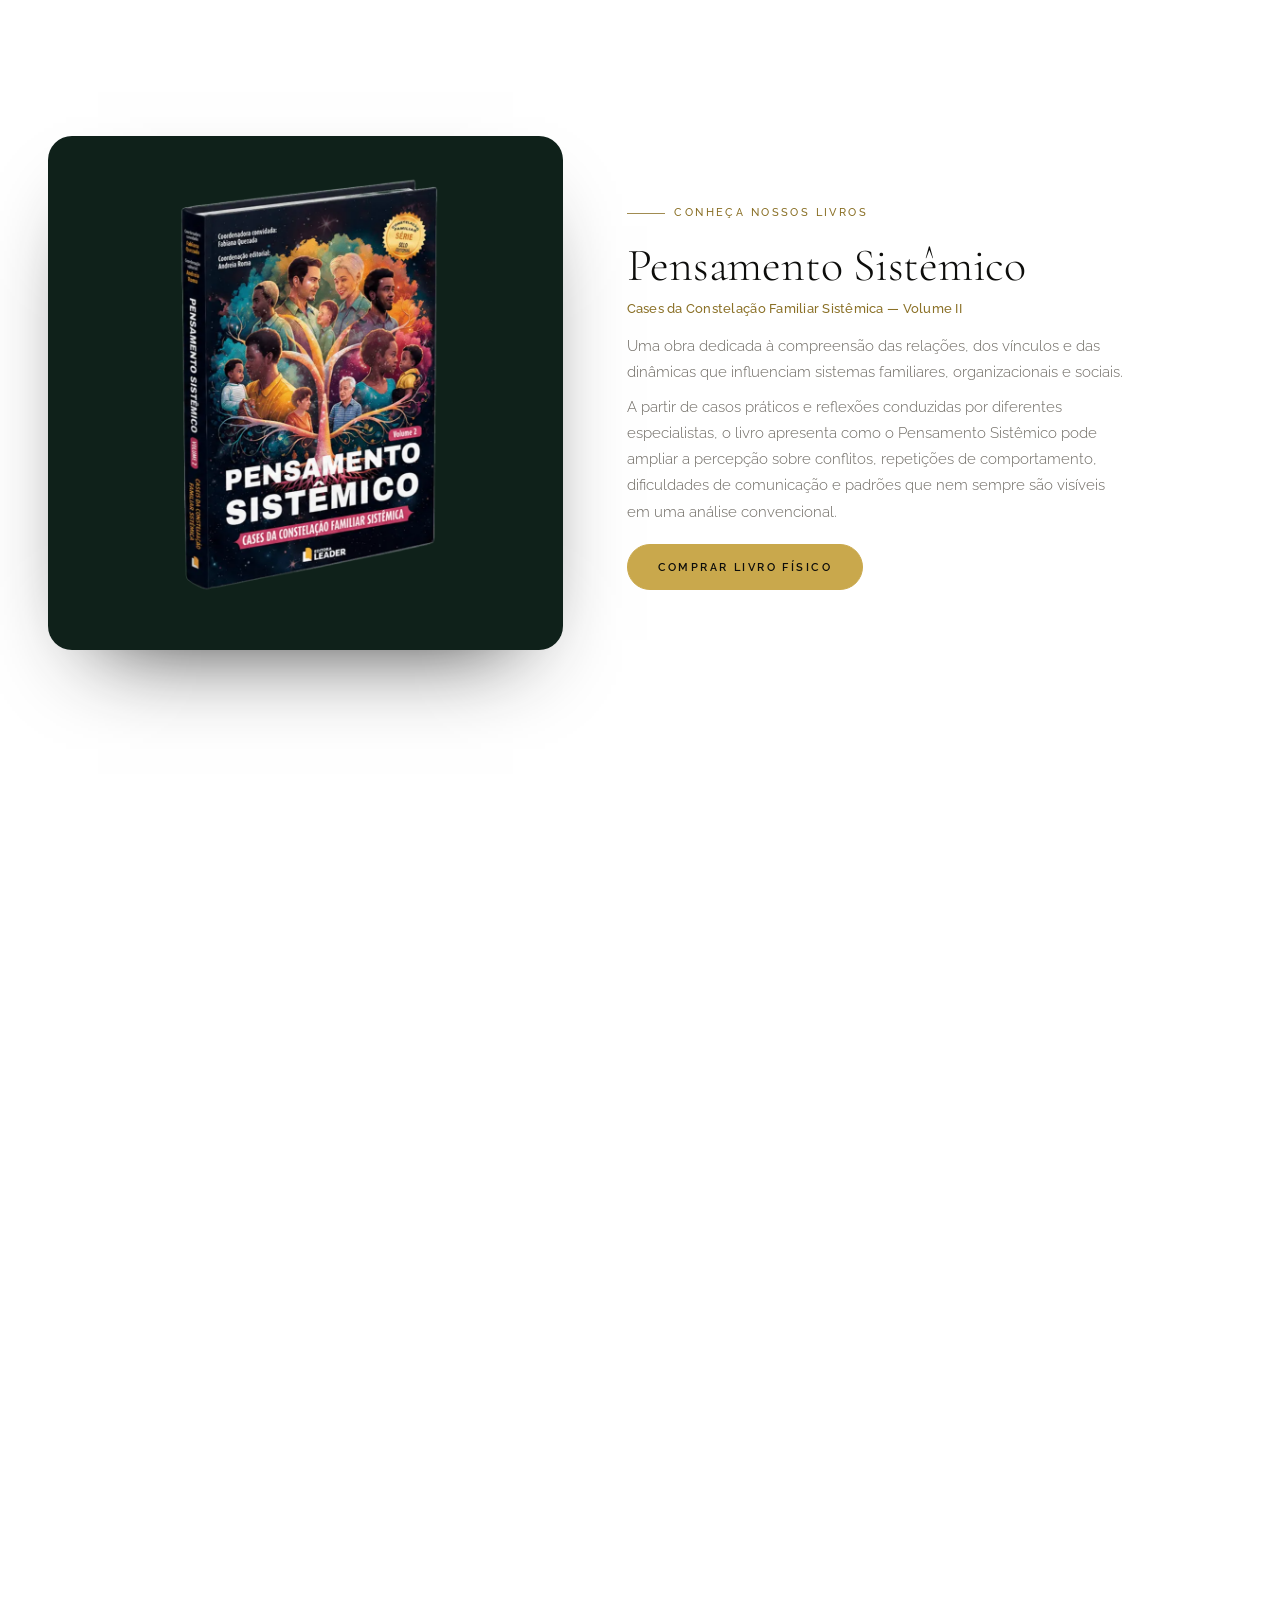
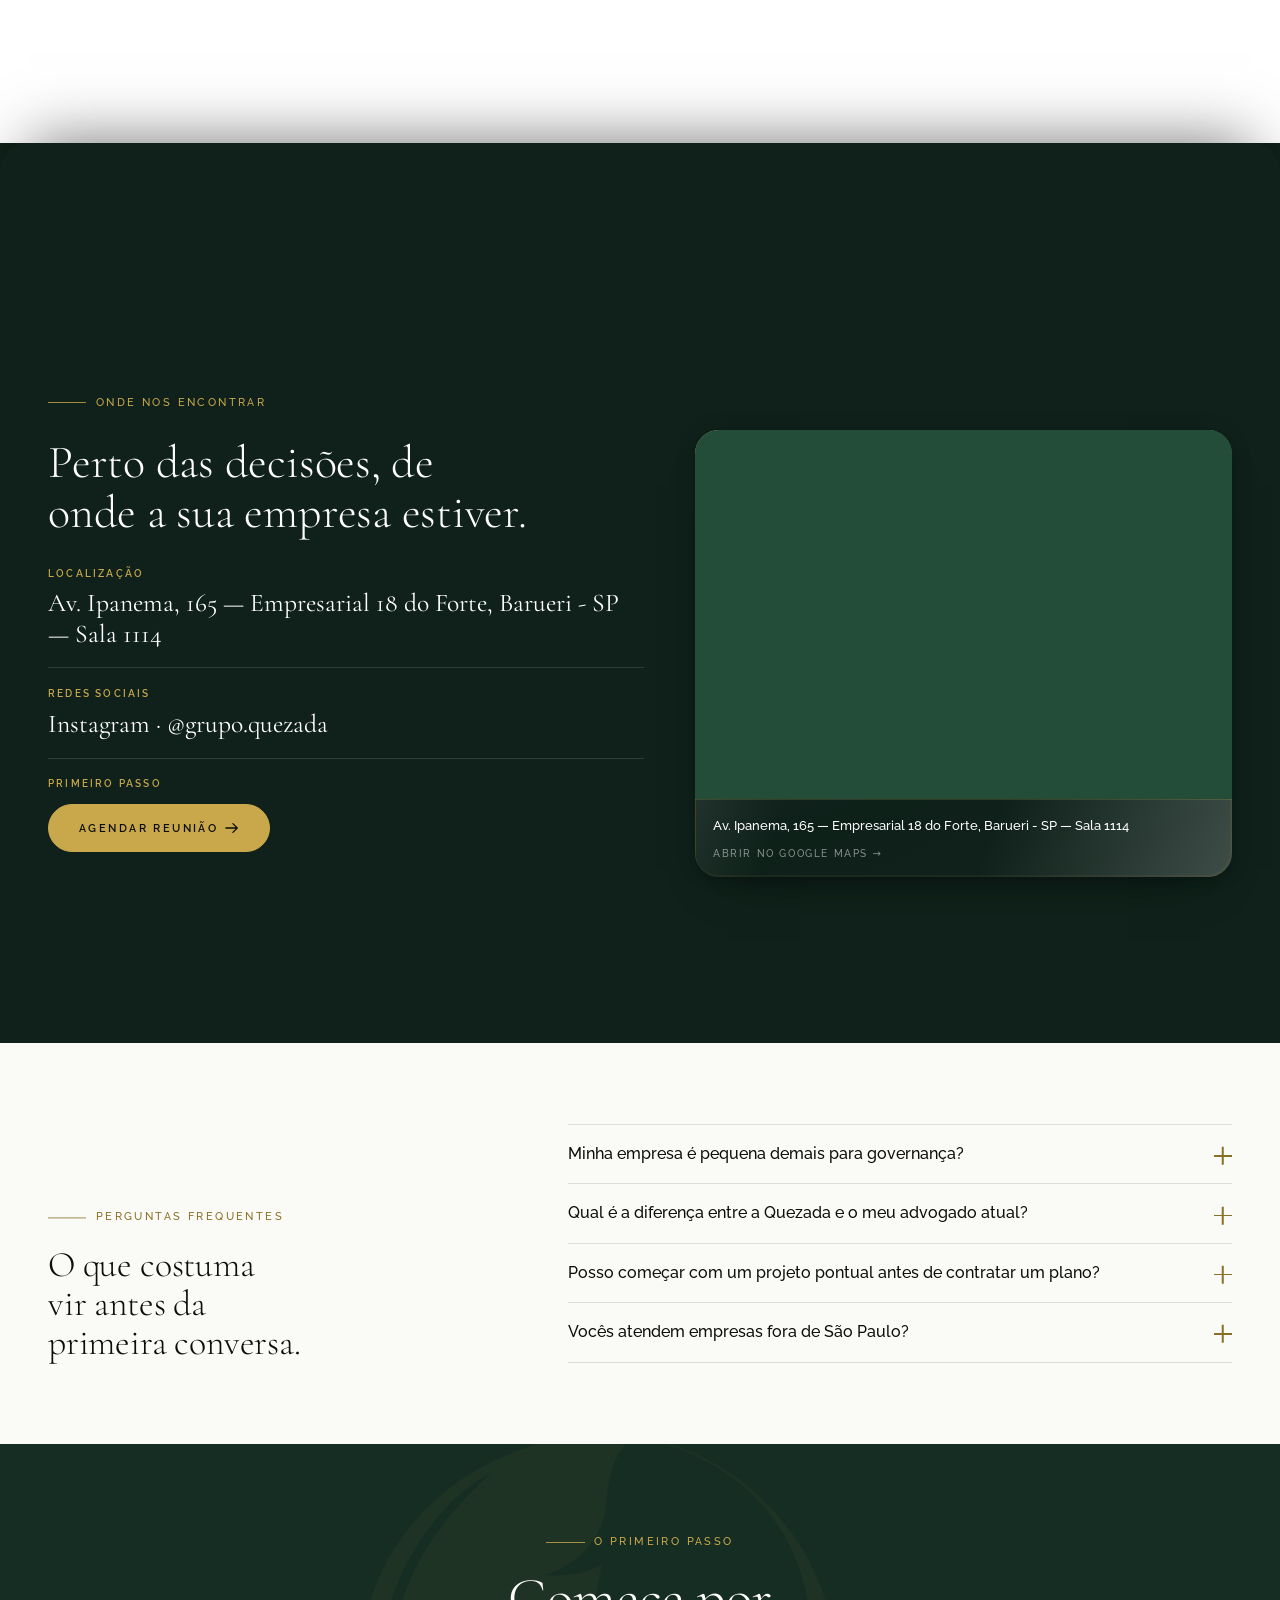
==== commit 493985b5: "perf: portao para a midia pesada, CSS critico 64% menor, video de desktop 40% mais leve Continuacao " ====
--- a/index.html
+++ b/index.html
@@ -71,7 +71,15 @@
      realmente pede: a Raleway do subtitulo e a Cormorant do titulo. -->
 <link rel="preload" href="assets/fonts/raleway.woff2" as="font" type="font/woff2" crossorigin>
 <link rel="preload" href="assets/fonts/cormorant-garamond.woff2" as="font" type="font/woff2" crossorigin>
-<link rel="stylesheet" href="css/style.css">
+<!-- o .min, e nao o style.css: a fonte comentada tem 145KB e nao precisa
+     chegar ao navegador. Quem mexe no CSS roda `node scripts/build-css.mjs`. -->
+<link rel="stylesheet" href="css/style.min.css">
+
+<!-- O lockup da marca (24KB comprimidos) sai do caminho critico: media="print"
+     faz o navegador baixar sem bloquear a pintura, e o onload devolve a folha
+     para valer. Ele so aparece no menu mobile fechado e no rodape. -->
+<link rel="stylesheet" href="css/logo-lockup.css" media="print" onload="this.media='all'">
+<noscript><link rel="stylesheet" href="css/logo-lockup.css"></noscript>
 
 <!-- `defer` no head, e nao <script> solto no fim do body: o navegador comeca a
      baixar o main.js junto com o CSS, em vez de so quando termina de ler os
@@ -164,7 +172,8 @@
          data-src="assets/img/transicao-poster.webp" alt="" aria-hidden="true">
 
     <video class="scene__layer" data-only="lg" data-live="0,0.16"
-           autoplay muted loop playsinline preload="auto" aria-hidden="true"
+           muted loop playsinline preload="none" aria-hidden="true"
+           poster="assets/img/hero-poster.webp"
            data-loop-webm="assets/video/hero-estrutura.webm"
            data-loop-mp4="assets/video/hero-estrutura.mp4"></video>
 
@@ -204,7 +213,8 @@
          data-src="assets/img/hero-resp-poster.webp" alt="" aria-hidden="true">
 
     <video class="scene__layer" data-only="sm" data-live="0,0.12"
-           autoplay muted loop playsinline preload="auto" aria-hidden="true"
+           muted loop playsinline preload="none" aria-hidden="true"
+           poster="assets/img/hero-resp-poster.webp"
            data-loop-webm="assets/video/hero-responsivo.webm"
            data-loop-mp4="assets/video/hero-responsivo.mp4"></video>
 
--- a/css/style.min.css
+++ b/css/style.min.css
@@ -0,0 +1 @@
+@font-face{font-family:Raleway;src:url(../assets/fonts/raleway.woff2) format("woff2-variations"),url(../assets/fonts/raleway.woff2) format("woff2"),url(../assets/fonts/raleway.regular.ttf) format("truetype");font-weight:300 700;font-style:normal;font-display:swap}@font-face{font-family:Cormorant Garamond;src:url(../assets/fonts/cormorant-garamond.woff2) format("woff2-variations"),url(../assets/fonts/cormorant-garamond.woff2) format("woff2");font-weight:300 700;font-style:normal;font-display:swap}@font-face{font-family:Cormorant Garamond;src:url(../assets/fonts/cormorant-garamond-italic.woff2) format("woff2-variations"),url(../assets/fonts/cormorant-garamond-italic.woff2) format("woff2");font-weight:300 700;font-style:italic;font-display:swap}:root{--pine: #162d23;--pine-surface: #234d38;--pine-deep: #0f211a;--black: #0d0d0b;--gold: #c9a84c;--gold-light: #e8cc7a;--graphite: #6b6760;--paper: #fafaf7;--paper-soft: #f0efe9;--paper-pure: #ffffff;--gold-wash: #f4ebd2;--gold-grave: #8a7026;--muted: #6b6760;--cream: #fafaf7;--line: rgba(13, 13, 11, .12);--line-dark: rgba(255, 255, 255, .12);--serif: "Cormorant Garamond", "Times New Roman", Georgia, serif;--sans: "Raleway", -apple-system, BlinkMacSystemFont, "Segoe UI", system-ui, sans-serif;--font: var(--sans);--tracking-label: .22em;--tracking-head: -.005em;--leading-body: 1.65;--t-13: .8125rem;--t-16: 1rem;--t-20: 1.25rem;--t-25: 1.5625rem;--t-31: 1.9375rem;--t-39: 2.4375rem;--t-49: 3.0625rem;--t-61: 3.8125rem;--shell: 1200px;--shell-wide: 1400px;--gutter: clamp(1.25rem, 4vw, 3rem);--section-y: clamp(4.5rem, 9vh, 7rem);--dedo: 44px;--ease: cubic-bezier(.22, 1, .36, 1);--ease-glass: cubic-bezier(.175, .885, .32, 1.28);--ease-tilt: cubic-bezier(.25, .46, .45, .94);--dur: .7s;--glass-tint: rgba(255, 255, 255, .1);--glass-rim: rgba(255, 255, 255, .3);--glass-rim-in: rgba(255, 255, 255, .14);--glass-spec: rgba(255, 255, 255, .5);--radius: 16px;--radius-lg: 24px;--radius-stack: 28px;--header-h: 76px}*,*:before,*:after{box-sizing:border-box}html{-webkit-text-size-adjust:100%;scroll-behavior:auto}body{margin:0;background:var(--pine-deep);color:var(--graphite);font-family:var(--font);font-weight:400;font-size:var(--t-16);line-height:var(--leading-body);-webkit-font-smoothing:antialiased;-moz-osx-font-smoothing:grayscale;overflow-x:hidden}body.is-locked{overflow:hidden}img,video,svg,iframe{display:block;max-width:100%}h1,h2,h3,h4,p,figure,blockquote,ul,ol,dl,dd{margin:0}ul,ol{padding:0;list-style:none}a{color:inherit;text-decoration:none}button{font:inherit;color:inherit;border:0;background:none;cursor:pointer}::selection{background:var(--gold);color:var(--pine)}:focus-visible{outline:2px solid var(--gold);outline-offset:3px;border-radius:3px}::-webkit-scrollbar{width:10px}::-webkit-scrollbar-track{background:var(--pine-deep)}::-webkit-scrollbar-thumb{background:var(--line-dark);border-radius:99px}::-webkit-scrollbar-thumb:hover{background:var(--gold-grave)}.sr-only{position:absolute;width:1px;height:1px;padding:0;margin:-1px;overflow:hidden;clip:rect(0 0 0 0);white-space:nowrap;border:0}.shell{width:100%;max-width:var(--shell);margin-inline:auto;padding-inline:var(--gutter)}.shell--wide{max-width:var(--shell-wide)}.section{padding-block:var(--section-y);position:relative;overflow:hidden}.section--dark{background:var(--pine);color:var(--cream)}.section--deep{background:var(--pine-deep);color:var(--cream)}.section--paper{background:var(--paper)}.section--pure{background:var(--paper-pure)}.stack{position:sticky;top:0;min-height:100svh;display:flex;align-items:center;padding-block:calc(var(--section-y) + var(--header-h)) var(--section-y);border-radius:var(--radius-stack) var(--radius-stack) 0 0;box-shadow:0 -30px 60px -30px #0000008c}.stack>.shell{width:100%}.stack.is-tall{position:relative;min-height:0;display:block}.eyebrow{display:inline-flex;align-items:center;gap:.85em;font-family:var(--sans);font-weight:500;font-size:.6875rem;letter-spacing:var(--tracking-label);text-transform:uppercase;color:var(--gold-grave);margin:0 0 1.15rem}.section--dark .eyebrow,.section--deep .eyebrow,.scene .eyebrow,.fronts-sec .eyebrow,.duo .eyebrow{color:var(--gold)}.eyebrow:before{content:"";width:clamp(24px,3vw,44px);height:1px;background:currentColor;opacity:.8;flex:none}.display{font-family:var(--serif);font-weight:300;font-size:clamp(2.125rem,4.4vw,3.75rem);line-height:1.06;letter-spacing:var(--tracking-head);color:var(--black);text-wrap:balance}.h2{font-family:var(--serif);font-weight:300;font-size:clamp(1.9375rem,3.6vw,3.25rem);line-height:1.09;letter-spacing:var(--tracking-head);color:var(--black);text-wrap:balance}.h2--forte{font-weight:600;letter-spacing:.002em}.h3{font-family:var(--serif);font-weight:400;font-size:clamp(1.375rem,2.1vw,1.875rem);line-height:1.2;letter-spacing:var(--tracking-head);color:var(--black)}.section--dark .display,.section--deep .display,.scene .display,.section--dark .h2,.section--deep .h2,.scene .h2,.section--dark .h3,.section--deep .h3,.scene .h3,.fronts-sec .h2,.duo .h2{color:#fff}.lede{font-family:var(--sans);font-weight:300;font-size:clamp(1rem,1.2vw,1.0625rem);line-height:1.65;color:var(--graphite);max-width:60ch;text-wrap:pretty}.section--dark .lede,.section--deep .lede,.scene .lede,.fronts-sec .lede,.duo .lede{color:#ffffffad}.body{font-weight:300;font-size:var(--t-16);max-width:66ch;text-wrap:pretty}.section--dark .body,.section--deep .body,.scene .body{color:#ffffff9e}.gold{color:var(--gold)}.section--paper .gold,.section--pure .gold{color:var(--gold-grave)}.rule{height:1px;background:var(--line);border:0;margin:0}.section--dark .rule,.section--deep .rule{background:var(--line-dark)}.sec-head{text-align:center;max-width:46rem;margin-inline:auto;margin-bottom:clamp(2rem,4vh,3rem)}.sec-head .eyebrow{justify-content:center}.sec-head .eyebrow:after{content:"";width:clamp(24px,3vw,44px);height:1px;background:currentColor;opacity:.8}.sec-head .h2{font-size:clamp(2.125rem,4.2vw,3.5rem);margin-inline:auto}.sec-head .lede{margin-inline:auto;margin-top:1rem}.btn{--btn-bg: var(--gold);--btn-fg: var(--black);--btn-bd: var(--gold);--btn-glow: rgba(201, 168, 76, .55);position:relative;display:inline-flex;align-items:center;justify-content:center;gap:.65em;min-height:46px;padding:1rem 1.875rem;font-family:var(--sans);font-weight:600;font-size:.6875rem;line-height:1;letter-spacing:.22em;text-transform:uppercase;white-space:nowrap;color:var(--btn-fg);background:var(--btn-bg);border:1px solid var(--btn-bd);border-radius:999px;overflow:hidden;isolation:isolate;transition:color .3s cubic-bezier(.2,0,0,1),background .3s cubic-bezier(.2,0,0,1),border-color .3s cubic-bezier(.2,0,0,1),transform .3s cubic-bezier(.2,0,0,1),box-shadow .3s cubic-bezier(.2,0,0,1)}.btn:after{content:"";position:absolute;inset:-1px;z-index:-1;pointer-events:none;background:linear-gradient(115deg,transparent 30%,rgba(255,255,255,.45) 50%,transparent 70%);transform:translate(-130%);transition:transform .8s var(--ease)}.btn:hover,.btn:focus-visible{background:var(--gold-light);border-color:var(--gold-light);transform:translateY(-2px);box-shadow:0 14px 30px -14px var(--btn-glow)}.btn:hover:after,.btn:focus-visible:after{transform:translate(130%)}.btn:active{transform:translateY(0)}@keyframes btn-brilho{0%{transform:translate(-130%)}to{transform:translate(130%)}}.btn.is-shining:after{animation:btn-brilho .9s var(--ease) forwards}@keyframes btn-pulso{0%,to{box-shadow:0 0 0 0 transparent}45%{box-shadow:0 10px 26px -12px var(--btn-glow)}}.btn.is-shining{animation:btn-pulso 1.6s var(--ease)}.btn.is-shining:hover{animation:none}.btn--ghost{--btn-bg: transparent;--btn-fg: #fff;--btn-bd: rgba(255, 255, 255, .4)}.btn--ghost:hover,.btn--ghost:focus-visible{background:#c9a84c1a;color:var(--gold-light);border-color:var(--gold)}.btn--outline{--btn-bg: transparent;--btn-fg: var(--black);--btn-bd: rgba(13, 13, 11, .15);--btn-glow: rgba(22, 45, 35, .55)}.btn--outline:hover,.btn--outline:focus-visible{background:var(--pine);color:var(--gold-light);border-color:var(--pine)}.btn--sm{min-height:40px;padding:.75rem 1.375rem;font-size:.625rem;letter-spacing:.2em}.btn__arrow{width:14px;height:14px;flex:none;transition:transform .3s cubic-bezier(.2,0,0,1)}.btn:hover .btn__arrow{transform:translate(4px)}.btn-row{display:flex;flex-wrap:wrap;gap:.7rem}.glass{position:relative;isolation:isolate;border-radius:var(--radius-lg);overflow:hidden;background:radial-gradient(120% 90% at var(--mx, 30%) var(--my, 12%),var(--glass-spec) 0%,rgba(255,255,255,0) 55%),linear-gradient(to bottom,#ffffff29,#fff0 14%),linear-gradient(157deg,var(--glass-hi, rgba(255, 255, 255, .22)) 0%,var(--glass-tint) 44%,var(--glass-lo, rgba(255, 255, 255, .08)) 100%);box-shadow:0 1px 1px #ffffff29 inset,0 6px 6px #0000001f,0 24px 48px -32px #0000008c,0 0 24px #00000014;transition:transform var(--dur) var(--ease-glass),box-shadow var(--dur) var(--ease-glass),opacity var(--dur) var(--ease),background var(--dur) var(--ease)}.glass:before{content:"";position:absolute;inset:0;z-index:0;pointer-events:none;background:linear-gradient(112deg,var(--glass-sheen, rgba(255, 255, 255, .2)) 0%,rgba(255,255,255,0) 34%,rgba(255,255,255,0) 64%,var(--glass-sheen, rgba(255, 255, 255, .2)) 100%),linear-gradient(160deg,var(--glass-sheen, rgba(255, 255, 255, .2)) 0%,rgba(255,255,255,0) 22%)}.glass:after{content:"";position:absolute;inset:0;z-index:1;border-radius:inherit;pointer-events:none;box-shadow:inset 1.5px 1.5px 1px -1px var(--glass-rim),inset -1px -1px 1px 1px var(--glass-rim-in),0 0 0 1px #ffffff0f}.glass>*{position:relative;z-index:2}.glass--light{--glass-hi: rgba(255, 255, 255, .1);--glass-tint: rgba(15, 33, 26, .72);--glass-lo: rgba(13, 13, 11, .82);--glass-rim: rgba(255, 255, 255, .38);--glass-rim-in: rgba(255, 255, 255, .12);--glass-spec: rgba(255, 255, 255, .1);--glass-sheen: rgba(255, 255, 255, .12)}.glass--pine{--glass-hi: rgba(201, 168, 76, .14);--glass-tint: rgba(22, 45, 35, .52);--glass-lo: rgba(15, 33, 26, .62);--glass-rim: rgba(201, 168, 76, .4);--glass-rim-in: rgba(201, 168, 76, .1);--glass-spec: rgba(232, 204, 122, .14)}[data-reveal]{opacity:0;transform:translateY(22px);transition:opacity .9s var(--ease),transform .9s var(--ease);transition-delay:var(--d, 0ms)}[data-reveal].is-in{opacity:1;transform:none}[data-reveal=fade]{transform:none}[data-reveal=left]{transform:translate(-28px)}[data-reveal=right]{transform:translate(28px)}[data-reveal=scale]{transform:scale(.96)}.line-mask{overflow:hidden;display:block}.line-mask>span{display:block;transform:translateY(105%);transition:transform 1.05s var(--ease);transition-delay:var(--d, 0ms)}.line-mask.is-in>span{transform:none}.hero__block .line-mask{overflow:visible}.hero__block .line-mask>span{transform:none;transition:none}.header{position:fixed;inset:0 0 auto;z-index:90;height:var(--header-h);display:flex;align-items:center;border-bottom:1px solid transparent;will-change:transform;transition:background .35s var(--ease),backdrop-filter .35s var(--ease),border-color .35s var(--ease),transform .42s cubic-bezier(.2,0,0,1)}.header.is-stuck{background:#0d0d0bdb;-webkit-backdrop-filter:blur(16px) saturate(150%);backdrop-filter:blur(16px) saturate(150%);border-bottom-color:var(--line-dark)}.header.is-hidden{transform:translateY(-102%)}.header__inner{width:100%;max-width:var(--shell-wide);margin-inline:auto;padding-inline:var(--gutter);display:flex;align-items:center;justify-content:space-between;gap:1.5rem}.brand{display:inline-flex;align-items:center;gap:.65rem;color:var(--gold)}.brand__mark,.brand__word{background:currentColor;transition:background .4s var(--ease),transform .6s var(--ease);flex:none}.brand__mark{width:36px;height:31px;-webkit-mask:var(--logo-simbolo) center / contain no-repeat;mask:var(--logo-simbolo) center / contain no-repeat}.brand__word{width:118px;height:22px;-webkit-mask:var(--logo-assinatura) left center / contain no-repeat;mask:var(--logo-assinatura) left center / contain no-repeat}.brand:hover{color:var(--gold-light)}.brand:hover .brand__mark{transform:rotate(-6deg) scale(1.06)}.nav{display:flex;align-items:center;gap:clamp(.9rem,2vw,1.9rem)}.nav__link{position:relative;font-size:.6875rem;font-weight:500;letter-spacing:.18em;text-transform:uppercase;color:#ffffffc7;padding-block:.4rem;transition:color .3s var(--ease)}.nav__link:after{content:"";position:absolute;left:0;bottom:0;width:100%;height:1px;background:var(--gold);transform:scaleX(0);transform-origin:right;transition:transform .45s var(--ease)}.nav__link:hover{color:var(--gold-light)}.nav__link:hover:after{transform:scaleX(1);transform-origin:left}.nav__cta.btn{min-height:40px;padding:.55rem 1.2rem}.burger{display:none;width:44px;height:44px;align-items:center;justify-content:center;border-radius:50%;border:1px solid var(--line-dark)}.burger span{position:relative;display:block;width:17px;height:1.5px;background:var(--cream);transition:background .3s var(--ease)}.burger span:before,.burger span:after{content:"";position:absolute;left:0;width:17px;height:1.5px;background:var(--cream);transition:transform .4s var(--ease)}.burger span:before{top:-6px}.burger span:after{top:6px}.burger[aria-expanded=true] span{background:transparent}.burger[aria-expanded=true] span:before{transform:translateY(6px) rotate(45deg)}.burger[aria-expanded=true] span:after{transform:translateY(-6px) rotate(-45deg)}.mobile-nav{position:fixed;inset:0;z-index:89;display:grid;align-content:center;gap:.4rem;padding:6rem var(--gutter) 3rem;background:#0f211af7;-webkit-backdrop-filter:blur(20px);backdrop-filter:blur(20px);opacity:0;visibility:hidden;transition:opacity .5s var(--ease),visibility .5s}.mobile-nav.is-open{opacity:1;visibility:visible}.mobile-nav a{font-weight:600;font-size:clamp(1.25rem,5.5vw,var(--t-31));letter-spacing:-.01em;color:var(--cream);padding-block:.5rem;border-bottom:1px solid var(--line-dark);opacity:0;transform:translateY(16px);transition:opacity .6s var(--ease),transform .6s var(--ease),color .3s}.mobile-nav.is-open a{opacity:1;transform:none}.mobile-nav a:hover{color:var(--gold)}.mobile-nav__mark{width:120px;aspect-ratio:1200 / 1107;margin-bottom:1.5rem}.scene{position:relative;height:var(--cena-h, 490vh);--cena-h: 490vh;background:var(--pine-deep)}.scene__pin{position:sticky;top:0;height:100svh;overflow:hidden}.scene__layer{position:absolute;inset:0;width:100%;height:100%;object-fit:cover;opacity:0;transition:opacity .85s var(--ease)}.scene__layer.is-live{opacity:1}.scene__layer--poster{opacity:1;z-index:0}.scene__layer[data-only=sm]{object-position:center top}.scene__layer.is-playing{z-index:3}.scene__veil{position:absolute;inset:0;z-index:5;pointer-events:none;background:linear-gradient(to bottom,#0f211a80,#0f211a00 22% 72%,#0f211a8c)}.scene__stack{position:absolute;inset:0;z-index:6;display:grid;grid-template-columns:minmax(0,1fr)}.scene__copy{grid-area:1 / 1;display:flex;width:100%;height:100%;pointer-events:none}.scene__copy>.shell{pointer-events:none;width:100%}.scene__copy .beat{pointer-events:none}.scene__copy .beat.is-on{pointer-events:auto}.scene__copy--hero,.scene__copy--mid,.scene__copy--left{align-items:center}.scene__wash{position:absolute;inset:0;z-index:5;pointer-events:none;opacity:0;background:linear-gradient(to right,#0f211af7,#0f211af5 40%,#0f211adb 50%,#0f211a73 58%,#0f211a00 67%);transition:opacity .55s var(--ease)}.scene__wash.is-on{opacity:1}.scene__wash.is-out{opacity:0;transition:opacity .4s var(--ease)}.beat{opacity:0;transform:translateY(16px);transition:opacity .3s var(--ease),transform .3s var(--ease);will-change:opacity,transform}.beat.is-on{opacity:1;transform:none;transition:opacity .55s var(--ease) var(--d, 0ms),transform .55s var(--ease) var(--d, 0ms)}.beat.is-out{opacity:0;transform:translateY(-10px);transition:opacity .3s var(--ease),transform .3s var(--ease)}.beat--group{opacity:1;transform:none}.beat--group>*:not(.beat){opacity:0;transform:translateY(14px);transition:opacity .3s var(--ease),transform .3s var(--ease)}.beat--group.is-on>*:not(.beat){opacity:1;transform:none;transition:opacity .6s var(--ease) var(--d, 0ms),transform .6s var(--ease) var(--d, 0ms)}.beat--group.is-out>*:not(.beat){opacity:0;transform:translateY(-10px);transition:opacity .35s var(--ease),transform .35s var(--ease)}.beat--group.beat--junto>*{--d: 0ms}.hero__block{position:relative;max-width:38rem;padding-left:clamp(1.25rem,2.1vw,1.9rem)}.hero__block:before{content:"";position:absolute;left:0;top:.15rem;bottom:.5rem;width:1px;background:linear-gradient(to bottom,var(--gold) 0%,rgba(201,168,76,.45) 42%,rgba(201,168,76,0) 100%)}.hero__block .eyebrow{white-space:nowrap;margin-bottom:1.35rem;color:var(--gold)}.hero__block .eyebrow:before{display:none}.hero__title{font-family:var(--serif);font-weight:300;font-size:clamp(2.1875rem,4.6vw,4rem);line-height:1.06;letter-spacing:var(--tracking-head);color:#fff;margin-bottom:1.35rem}.hero__title em{font-style:italic;color:var(--gold)}.hero__title .line-mask{padding-block:.02em .16em;margin-bottom:-.16em}.hero__sub{font-family:var(--sans);font-weight:600;font-size:clamp(.9375rem,1.05vw,var(--t-16));line-height:1.7;color:#ffffffdb;max-width:46ch;margin-bottom:2rem}.scene__scroll{position:absolute;left:50%;bottom:1.4rem;z-index:8;transform:translate(-50%);display:grid;justify-items:center;gap:.5rem;font-size:.6875rem;letter-spacing:var(--tracking-label);text-transform:uppercase;color:#ffffff80;transition:opacity .5s var(--ease)}.scene__scroll i{display:block;width:1px;height:40px;background:linear-gradient(to bottom,var(--gold),transparent);animation:scrollPulse 2.4s var(--ease) infinite}@keyframes scrollPulse{0%{transform:scaleY(0);transform-origin:top;opacity:0}35%{transform:scaleY(1);transform-origin:top;opacity:1}70%{transform:scaleY(1);transform-origin:bottom;opacity:1}to{transform:scaleY(0);transform-origin:bottom;opacity:0}}.scene-mid{max-width:34rem;margin-left:clamp(0rem,6vw,5.5rem);margin-bottom:4vh}.scene-mid .h2{font-size:clamp(1.75rem,3.1vw,2.75rem);font-weight:400;line-height:1.1;margin-bottom:1.25rem}.scene-mid .h2 .gold{display:block;margin-top:.15em}.scene-mid .lede{font-size:clamp(.9375rem,1.05vw,var(--t-16));line-height:1.6;max-width:40ch}.scene-mid .lede+.lede{margin-top:.85rem}.scene-left{max-width:37rem;margin-left:clamp(0rem,11vw,10rem);margin-bottom:3vh}.scene-left .h2{font-size:clamp(1.625rem,2.8vw,2.5rem);font-weight:400;line-height:1.1;margin-bottom:.7rem;max-width:20ch}.scene-left .lede{font-size:var(--t-16);max-width:40ch}.pains{display:grid;grid-template-columns:repeat(2,1fr);gap:.7rem;margin-top:1.4rem;max-width:34rem;perspective:1200px}.pain{padding:1rem 1.1rem;border-radius:var(--radius);display:flex;flex-direction:column;gap:.25rem;transform-style:preserve-3d;transform:rotateY(var(--ry, 0deg)) rotateX(var(--rx, 0deg)) translateZ(var(--tz, 0px));transition:transform .4s var(--ease-tilt),box-shadow .4s var(--ease-tilt)}.pain.is-tilting{transition:transform .12s linear,box-shadow .4s var(--ease-tilt)}.pain:hover{box-shadow:0 1px 1px #ffffff29 inset,0 30px 60px -28px #000c}.pain__num{font-family:var(--serif);font-weight:300;font-size:2.25rem;line-height:1;letter-spacing:0;color:var(--gold);opacity:.8;margin-bottom:.15rem}.pain__title{font-weight:600;font-size:.9375rem;line-height:1.25;letter-spacing:-.005em;color:#fff}.pain__text{font-weight:400;font-size:var(--t-13);line-height:1.5;color:#ffffffb3}.scene-kicker{position:relative;margin-top:1.5rem;padding-left:1rem;font-family:var(--serif);font-weight:400;font-size:clamp(1.25rem,1.9vw,1.75rem);line-height:1.25;letter-spacing:0;color:var(--gold-light);max-width:26ch}.scene-kicker:before{content:"";position:absolute;left:0;top:.12em;bottom:.12em;width:2px;border-radius:2px;background:linear-gradient(to bottom,var(--gold),rgba(201,168,76,.25))}.scene__progress{position:absolute;left:var(--gutter);bottom:1.6rem;z-index:8;display:flex;align-items:center;gap:.8rem;font-size:.625rem;letter-spacing:var(--tracking-label);text-transform:uppercase;color:#fff6}.scene__progress i{display:block;width:clamp(50px,10vw,110px);height:1px;background:#ffffff2e;position:relative;overflow:hidden}.scene__progress i:after{content:"";position:absolute;inset:0;background:var(--gold);transform:scaleX(var(--p, 0));transform-origin:left}.aware__grid{display:grid;grid-template-columns:1fr 1fr;gap:clamp(2rem,5vw,4.5rem);align-items:center}.stat{padding-block:clamp(1rem,2vh,1.5rem);border-top:1px solid var(--line)}.stat:first-child{border-top:0;padding-top:0}.stat__value{display:flex;align-items:baseline;gap:.06em;font-family:var(--serif);font-weight:300;font-size:clamp(2.75rem,5.6vw,4.75rem);line-height:1;letter-spacing:-.01em;color:var(--black);font-variant-numeric:tabular-nums}.stat__value small{font-size:.42em;letter-spacing:0;color:var(--gold-grave)}.stat__label{margin-top:.5rem;font-size:var(--t-13);line-height:1.55;color:var(--graphite);max-width:34ch}.stat__track{position:relative;height:2px;margin-top:.85rem;background:var(--line);overflow:hidden}.stat__track i{position:absolute;inset:0;background:linear-gradient(90deg,var(--gold-grave),var(--gold));transform:scaleX(0);transform-origin:left;transition:transform 1.6s var(--ease);transition-delay:var(--d, 0ms)}.stat.is-on .stat__track i{transform:scaleX(var(--fill, 1))}.stat__track:after{content:"";position:absolute;inset:0;background:linear-gradient(90deg,transparent,rgba(255,255,255,.85),transparent);transform:translate(-100%);opacity:0}.stat.is-on .stat__track:after{animation:statSweep 1.6s var(--ease) forwards;animation-delay:var(--d, 0ms)}@keyframes statSweep{0%{transform:translate(-100%);opacity:.9}to{transform:translate(220%);opacity:0}}.stat__value span{display:inline-block;clip-path:inset(0 100% 0 0);transition:clip-path 1.1s var(--ease);transition-delay:var(--d, 0ms)}.stat.is-on .stat__value span{clip-path:inset(0 0 0 0)}.aware__note{margin-top:clamp(1.5rem,3vh,2.25rem);padding:clamp(1rem,2vw,1.5rem);background:var(--gold-wash);border-left:2px solid var(--gold);border-radius:0 var(--radius) var(--radius) 0;font-family:var(--serif);font-weight:400;font-size:clamp(1.125rem,1.5vw,1.375rem);line-height:1.35;letter-spacing:0;color:var(--pine)}.watermark{position:absolute;pointer-events:none;background:var(--pine);opacity:.035;-webkit-mask:url(../assets/logo/simbolo-mask.png) center / contain no-repeat;mask:url(../assets/logo/simbolo-mask.png) center / contain no-repeat}.section--dark .watermark,.section--deep .watermark{background:var(--gold);opacity:.05}.fronts-sec{color:var(--cream);background:var(--pine)}.fronts__bg{position:absolute;inset:0;z-index:0;background-size:cover;background-position:center;opacity:0;transform:scale(1.02);transition:opacity 1s var(--ease),transform 1.4s var(--ease)}.fronts__bg.is-on{opacity:1;transform:scale(1)}.fronts__veil{position:absolute;inset:0;z-index:1;pointer-events:none;background:linear-gradient(to bottom,#0d0d0be0,#0f211acc 45%,#0d0d0be6);transition:opacity .9s var(--ease)}.fronts-sec[data-hover] .fronts__veil{opacity:.94}.fronts-sec>.shell{position:relative;z-index:2}.fronts-sec .sec-head{max-width:54rem}.fronts-sec .sec-head .h2{font-size:clamp(1.625rem,2.55vw,2.25rem);line-height:1.16;max-width:100%}.fronts{display:grid;grid-template-columns:repeat(2,1fr);gap:clamp(.9rem,1.8vw,1.4rem);margin-inline:auto;max-width:62rem;perspective:1400px}.front{padding:clamp(1.1rem,1.8vw,1.5rem);border-radius:var(--radius-lg);transform-style:preserve-3d;transform:translate(var(--tx, 0px)) rotateY(var(--ry, 0deg)) rotateX(var(--rx, 0deg)) translateZ(var(--tz, 0px)) scale(var(--sc, 1));transition:opacity .5s var(--ease),transform .5s var(--ease-tilt),box-shadow .5s var(--ease)}.front[data-reveal=left]{--tx: -28px}.front[data-reveal=right]{--tx: 28px}.front[data-reveal].is-in{--tx: 0px}.front[data-reveal],.front[data-reveal].is-in{transform:translate(var(--tx, 0px)) rotateY(var(--ry, 0deg)) rotateX(var(--rx, 0deg)) translateZ(var(--tz, 0px)) scale(var(--sc, 1))}.front.is-tilting{transition:opacity .5s var(--ease),transform .12s linear,box-shadow .5s var(--ease)}.fronts-sec[data-hover=a] .front--b,.fronts-sec[data-hover=b] .front--a{opacity:0;--sc: .96;pointer-events:none}.fronts-sec[data-hover=a] .front--a,.fronts-sec[data-hover=b] .front--b{--sc: 1.03;box-shadow:0 40px 80px -44px #000000e6,0 0 0 1px #c9a84c52}.front__title{font-family:var(--serif);font-weight:500;font-size:clamp(1.25rem,1.9vw,1.75rem);line-height:1.15;letter-spacing:0;color:var(--gold-light);margin-bottom:.7rem}.front__intro{font-size:var(--t-13);line-height:1.55;color:#ffffffdb;margin-bottom:1rem}.front__list{display:grid}.front__item{padding-block:.6rem;border-top:1px solid rgba(201,168,76,.22)}.front__item dt{font-weight:600;font-size:var(--t-13);color:#fff;margin-bottom:.1rem}.front__item dd{font-size:.75rem;line-height:1.5;color:#ffffffad}.front__foot{margin-top:.9rem;padding-top:.8rem;border-top:1px solid rgba(201,168,76,.3);font-family:var(--serif);font-weight:400;font-size:clamp(1rem,1.25vw,1.1875rem);line-height:1.35;color:var(--gold-light)}.fronts__cta{display:flex;justify-content:center;margin-top:clamp(1.5rem,3vh,2.25rem)}.duo{position:relative;height:420vh;background:var(--pine-deep)}.duo__pin{position:sticky;top:0;height:100svh;overflow:hidden}.duo__figure{position:absolute;inset:0;z-index:0}.duo__layer{position:absolute;inset:0;width:100%;height:100%;object-fit:cover;transition:opacity .9s var(--ease)}.duo__layer--base{z-index:0;opacity:1}.duo__layer--green{z-index:1;opacity:0}.duo__layer--person{z-index:3;opacity:0}.duo__layer--angelson{-webkit-mask-image:linear-gradient(to right,#000 0 38%,transparent 57%);mask-image:linear-gradient(to right,#000 0 38%,transparent 57%)}.duo__layer--fabiana{-webkit-mask-image:linear-gradient(to right,transparent 43%,#000 62%);mask-image:linear-gradient(to right,transparent 43%,#000 62%)}.duo__glass{position:absolute;top:6%;bottom:0;width:34%;z-index:2;border-radius:var(--radius-lg) var(--radius-lg) 0 0;opacity:0;transform:translateY(14px);transition:opacity .8s var(--ease),transform .9s var(--ease-glass);--glass-hi: rgba(255, 255, 255, .1);--glass-tint: rgba(201, 168, 76, .09);--glass-lo: rgba(201, 168, 76, .04);--glass-rim: rgba(201, 168, 76, .45);--glass-rim-in: rgba(255, 255, 255, .12);--glass-spec: rgba(232, 204, 122, .14)}.duo__glass--left{left:7%}.duo__glass--right{right:7%}.duo__intro{position:absolute;inset:0;z-index:6;display:flex;align-items:flex-end;padding-bottom:clamp(2.5rem,7vh,4.5rem);pointer-events:none;background:linear-gradient(to right,#0d0d0bd1,#0d0d0b8c 32%,#0d0d0b00 58%),linear-gradient(to top,rgba(13,13,11,.94) 0%,rgba(13,13,11,.72) 28%,rgba(13,13,11,.28) 52%,transparent 76%);transition:opacity .7s var(--ease)}.duo__intro .shell{pointer-events:auto}.duo__intro .h2{font-size:clamp(1.75rem,3.1vw,2.875rem);max-width:20ch}.duo__intro .lede{font-weight:400;font-size:var(--t-16);max-width:46ch;margin-top:.85rem;color:#ffffffc7}.duo[data-active] .duo__intro{opacity:0;pointer-events:none}.duo__intro .eyebrow,.duo__intro .h2,.duo__intro .lede{text-shadow:0 2px 30px rgba(13,13,11,.95),0 2px 10px rgba(13,13,11,.8),0 1px 3px rgba(13,13,11,.65);transition:text-shadow .6s var(--ease)}.duo[data-active] .duo__intro .eyebrow,.duo[data-active] .duo__intro .h2,.duo[data-active] .duo__intro .lede{text-shadow:none}.duo__panel{position:absolute;z-index:7;top:50%;width:min(40%,29rem);padding:clamp(1.15rem,1.9vw,1.6rem);opacity:0;pointer-events:none;transform-style:preserve-3d;transform:perspective(1200px) translate(var(--dx, 0px),-50%) rotateY(var(--ry, 0deg)) rotateX(var(--rx, 0deg)) translateZ(var(--tz, 0px));transition:opacity .7s var(--ease),transform .8s var(--ease-tilt);--glass-hi: rgba(16, 15, 11, .9);--glass-tint: rgba(13, 13, 11, .94);--glass-lo: rgba(10, 10, 8, .96);--glass-rim: rgba(201, 168, 76, .55);--glass-rim-in: rgba(201, 168, 76, .12);--glass-spec: rgba(232, 204, 122, .14);--glass-sheen: rgba(255, 255, 255, .1);border-radius:var(--radius-lg);box-shadow:0 0 0 1px #c9a84c47,0 30px 60px -20px #000000d9,0 60px 120px -40px #000000e6}.duo__panel.is-tilting{transition:opacity .7s var(--ease),transform .12s linear}.duo__panel:hover{box-shadow:0 0 0 1px #c9a84c73,0 34px 70px -20px #000000e6,0 60px 120px -40px #000000e6}.duo__panel--right{right:9%;--dx: 46px}.duo__panel--left{left:9%;--dx: -46px}.duo__name{font-family:var(--serif);font-weight:400;font-size:clamp(1.625rem,2.6vw,2.375rem);letter-spacing:0;color:var(--gold);line-height:1.1}.duo__role{margin-top:.35rem;font-size:.6875rem;font-weight:500;letter-spacing:var(--tracking-label);text-transform:uppercase;color:#ffffff9e}.duo__bio{margin-top:.9rem;font-weight:400;font-size:.9375rem;line-height:1.7;color:#fffc}.duo__bio+.duo__bio{margin-top:.5rem}.duo__tags{margin-top:.9rem;padding-top:.75rem;border-top:1px solid rgba(201,168,76,.3);font-size:.625rem;font-weight:500;letter-spacing:.16em;text-transform:uppercase;color:#c9a84cd9;line-height:1.7}.duo__panel .btn{margin-top:.9rem}.duo[data-active=angelson] .duo__layer--green,.duo[data-active=fabiana] .duo__layer--green{opacity:1}.duo[data-active=angelson] .duo__layer--base,.duo[data-active=fabiana] .duo__layer--base{opacity:0}.duo[data-active=angelson] .duo__layer--angelson,.duo[data-active=fabiana] .duo__layer--fabiana{opacity:1}.duo[data-active=angelson] .duo__glass--left,.duo[data-active=fabiana] .duo__glass--right{opacity:1;transform:none}.duo[data-active=angelson] .duo__panel--right,.duo[data-active=fabiana] .duo__panel--left{opacity:1;--dx: 0px;pointer-events:auto}.plans-sec{padding-block:clamp(1.75rem,3.6vh,2.75rem)}.plans-sec .sec-head{margin-bottom:clamp(1.25rem,2.4vh,1.75rem);max-width:46rem}.plans-sec .sec-head .h2{font-size:clamp(1.5rem,2.5vw,2.125rem)}.plans-sec .sec-head .lede{font-size:.875rem;max-width:64ch;margin-top:.6rem}.plans{display:grid;grid-template-columns:repeat(3,1fr);gap:clamp(.75rem,1.3vw,1.1rem);margin-top:0;align-items:stretch;perspective:1600px}.plan{position:relative;display:flex;flex-direction:column;text-align:center;align-items:center;padding:clamp(1.1rem,1.6vw,1.5rem);background:#ffffff0a;border:1px solid rgba(201,168,76,.18);border-radius:var(--radius-lg);transform-style:preserve-3d;transform:translateY(var(--ty, 0px)) rotateY(var(--ry, 0deg)) rotateX(var(--rx, 0deg)) translateZ(var(--tz, 0px));transition:transform .5s var(--ease-tilt),box-shadow .5s var(--ease),border-color .5s var(--ease),opacity .9s var(--ease) var(--d, 0ms)}.plan[data-reveal]{--ty: 22px}.plan[data-reveal].is-in{--ty: 0px}.plan[data-reveal],.plan[data-reveal].is-in{transform:translateY(var(--ty, 0px)) rotateY(var(--ry, 0deg)) rotateX(var(--rx, 0deg)) translateZ(var(--tz, 0px))}.plan.is-tilting{transition:transform .12s linear,box-shadow .5s var(--ease),border-color .5s var(--ease)}.plan:hover{border-color:#c9a84c8c;background:#ffffff0f;box-shadow:0 30px 60px -30px #0009}.plan--featured{background:#c9a84c12;border-color:var(--gold);box-shadow:0 40px 80px -46px #000c}.plan--featured:hover{background:#c9a84c1a;border-color:var(--gold-light)}.plan__badge{position:absolute;top:0;left:50%;transform:translate(-50%,-50%) translateZ(24px);padding:.3rem .8rem;font-weight:600;font-size:.5625rem;letter-spacing:.2em;text-transform:uppercase;color:var(--black);background:var(--gold);border-radius:999px;white-space:nowrap}.plan__name{font-family:var(--serif);font-weight:400;font-size:clamp(1.3125rem,1.8vw,1.625rem);line-height:1.1;letter-spacing:0;color:#fff;margin-bottom:.3rem}.plan--featured .plan__name{color:var(--gold-light)}.plan__claim{font-family:var(--sans);font-weight:500;font-size:.75rem;line-height:1.4;letter-spacing:0;color:var(--gold);margin-bottom:.7rem}.plan__for{width:100%;padding-bottom:.8rem;margin-bottom:.8rem;border-bottom:1px solid rgba(201,168,76,.16);font-weight:300;font-size:.75rem;line-height:1.55;color:#ffffff94}.plan__inc-title{font-weight:600;font-size:.5625rem;letter-spacing:.2em;text-transform:uppercase;color:var(--gold);margin-bottom:.5rem}.plan__inc{display:grid;gap:.3rem;justify-items:center}.plan__inc li{position:relative;text-align:center;padding-left:0;font-size:.75rem;line-height:1.35;color:#ffffffc7}.plan__inc li:before{content:none}.plan__block{width:100%;margin-top:.8rem;padding-top:.8rem;border-top:1px solid rgba(201,168,76,.16)}.plan__cta{width:100%;margin-top:auto;padding-top:1.1rem}.plan__cta .btn{width:100%;padding-inline:1rem}.plans-sec .btn--outline{--btn-fg: #fff;--btn-bd: rgba(255, 255, 255, .32);--btn-glow: rgba(201, 168, 76, .5)}.plans-sec .btn--outline:hover,.plans-sec .btn--outline:focus-visible{background:#c9a84c1f;color:var(--gold-light);border-color:var(--gold)}.plans__note{display:grid;grid-template-columns:auto minmax(0,1fr);align-items:start;gap:0 1.25rem;margin-top:clamp(.85rem,1.8vh,1.25rem);padding:clamp(.7rem,1.2vw,.95rem) clamp(1rem,2vw,1.4rem);border:1px solid rgba(201,168,76,.16);border-radius:var(--radius);background:#ffffff08}.plans__note h4{font-weight:600;font-size:.5625rem;letter-spacing:.2em;text-transform:uppercase;color:var(--gold);white-space:nowrap;padding-top:.2em}.plans__note p{font-weight:300;font-size:.75rem;line-height:1.55;color:#ffffff8c}.bookstage{position:relative;background:var(--paper-pure)}.bookstage:nth-of-type(2n){background:var(--paper)}.bookstage__pin{position:sticky;top:0;height:100svh;display:flex;align-items:center;overflow:hidden}.bookstage__grid{display:grid;grid-template-columns:minmax(0,.85fr) minmax(0,1fr);gap:clamp(1.5rem,5vw,4.5rem);align-items:center;width:100%}.bookstage__media{position:relative;aspect-ratio:1;max-height:74svh;margin-inline:auto;width:100%;border-radius:var(--radius-lg);overflow:hidden;background:var(--pine-deep);box-shadow:0 40px 90px -50px #000000e6}.bookstage__media video,.bookstage__media img{position:absolute;inset:0;width:100%;height:100%;object-fit:cover}.bookstage__media video{opacity:0;transition:opacity .6s var(--ease);z-index:1}.bookstage__media video.is-ready{opacity:1}.book__name{font-family:var(--serif);font-weight:300;font-size:clamp(2rem,3.6vw,3.25rem);letter-spacing:var(--tracking-head);color:var(--black);line-height:1.06}.book__claim{margin-top:.6rem;font-family:var(--sans);font-weight:500;font-size:var(--t-13);line-height:1.5;letter-spacing:.02em;color:var(--gold-grave)}.book__text{margin-top:.9rem;font-weight:300;font-size:.9375rem;line-height:1.75;color:var(--graphite);max-width:56ch}.book__text+.book__text{margin-top:.5rem}.book__cta{margin-top:1.2rem}.marquee{position:relative;z-index:2;height:54px;display:flex;align-items:center;overflow:hidden;background:var(--pine);border-block:1px solid rgba(201,168,76,.15)}.marquee__track{display:inline-flex;align-items:center;white-space:nowrap;font-size:.75rem;font-weight:500;letter-spacing:.18em;text-transform:uppercase;animation:marquee 32s linear infinite}.marquee__track span{color:var(--gold-light);padding:0 .5rem}.marquee__track i{color:#ffffff4d;font-style:normal;padding:0 .25rem}@keyframes marquee{0%{transform:translate(0)}to{transform:translate(-50%)}}@media (prefers-reduced-motion: reduce){.marquee__track{animation:none}}.find__grid{display:grid;grid-template-columns:1fr .9fr;gap:clamp(1.75rem,4vw,3.5rem);align-items:center}.find__item{padding-block:1.1rem;border-top:1px solid var(--line-dark)}.find__item:first-of-type{border-top:0;padding-top:0}.find__label{font-weight:600;font-size:.625rem;letter-spacing:var(--tracking-label);text-transform:uppercase;color:var(--gold);margin-bottom:.4rem}.find__value{font-family:var(--serif);font-weight:400;font-size:clamp(1.375rem,2vw,1.75rem);line-height:1.2;letter-spacing:0;color:#fff}a.find__value{transition:color .3s var(--ease)}a.find__value:hover{color:var(--gold-light)}.map{--glass-hi: rgba(201, 168, 76, .1);--glass-tint: rgba(15, 33, 26, .5);--glass-lo: rgba(15, 33, 26, .6);--glass-rim: rgba(201, 168, 76, .32);--glass-rim-in: rgba(201, 168, 76, .08);--glass-spec: rgba(232, 204, 122, .1);border-radius:var(--radius-lg);overflow:hidden}.map__frame{position:relative;aspect-ratio:16 / 11;background:var(--pine-surface)}.map__frame iframe{position:absolute;inset:0;width:100%;height:100%;border:0;filter:grayscale(.35) contrast(1.05)}.map__foot{display:flex;flex-wrap:wrap;gap:.6rem 1rem;align-items:center;justify-content:space-between;padding:.9rem 1.1rem;border-top:1px solid rgba(201,168,76,.2)}.map__addr{font-size:var(--t-13);color:#fff;font-weight:500}.map__note{font-size:.625rem;font-weight:500;letter-spacing:.16em;text-transform:uppercase;color:#ffffff80;transition:color .3s var(--ease)}.map__note:hover{color:var(--gold-light)}.faq__grid{display:grid;grid-template-columns:minmax(0,.8fr) minmax(0,1.2fr);gap:clamp(2rem,6vw,5rem);align-items:start}.faq__head{position:sticky;top:calc(var(--header-h) + 2rem)}.faq__head .h2{max-width:18ch;font-size:clamp(1.75rem,2.8vw,2.5rem)}.faq{min-width:0}.faq__item{border-top:1px solid var(--line)}.faq__item:last-child{border-bottom:1px solid var(--line)}.faq__q{width:100%;display:flex;align-items:flex-start;justify-content:space-between;gap:1.25rem;padding:clamp(1rem,2vh,1.5rem) 0;text-align:left;font-family:var(--sans);font-weight:500;font-size:var(--t-16);line-height:1.4;letter-spacing:0;color:var(--black);transition:color .3s var(--ease)}.faq__q:hover{color:var(--gold-grave)}.faq__icon{position:relative;flex:none;width:18px;height:18px;margin-top:.2em}.faq__icon:before,.faq__icon:after{content:"";position:absolute;top:50%;left:0;width:100%;height:1.5px;background:var(--gold-grave);transition:transform .5s var(--ease)}.faq__icon:after{transform:rotate(90deg)}.faq__q[aria-expanded=true] .faq__icon:after{transform:rotate(0)}.faq__a{display:grid;grid-template-rows:0fr;transition:grid-template-rows .6s var(--ease)}.faq__item.is-open .faq__a{grid-template-rows:1fr}.faq__a>div{overflow:hidden}.faq__a p{font-weight:300;font-size:.9375rem;line-height:1.7;color:var(--muted);max-width:76ch;padding-bottom:.85rem}.faq__a p:last-child{padding-bottom:clamp(1rem,2vh,1.5rem)}.cta-final{text-align:center}.cta-final .display{margin-inline:auto;max-width:20ch}.cta-final .lede{margin:1rem auto 1.75rem;text-align:center}.cta-final .btn-row{justify-content:center}.footer{position:relative;z-index:2;background:var(--black);color:#fff9;padding-block:clamp(3rem,6vh,5rem) 2rem}.footer__grid{display:grid;grid-template-columns:1.4fr 1fr 1fr 1fr;gap:clamp(1.75rem,3.5vw,3rem);padding-bottom:clamp(2rem,4vh,3rem);border-bottom:1px solid rgba(255,255,255,.08)}.footer__brand{max-width:26rem}.footer__mark{display:block;width:clamp(150px,16vw,200px);aspect-ratio:1200 / 1107;margin-bottom:1.15rem;transition:opacity .35s var(--ease)}.footer__mark:hover{opacity:.72}.footer__brand p{font-weight:300;font-size:var(--t-13);line-height:1.7;color:#ffffff6b;margin-bottom:.9rem}.footer__brand small{display:block;font-size:.6875rem;line-height:1.6;color:#ffffff42}.footer__col h5{font-size:.6875rem;font-weight:600;letter-spacing:var(--tracking-label);text-transform:uppercase;color:var(--gold);margin-bottom:1.15rem}.footer__col ul{display:flex;flex-direction:column;gap:.5rem}.footer__col a{font-weight:300;font-size:var(--t-13);color:#fff9;transition:color .3s var(--ease)}.footer__col a:hover{color:var(--gold-light)}.footer__bottom{display:flex;flex-wrap:wrap;gap:.75rem 2rem;justify-content:space-between;align-items:center;padding-top:1.75rem;font-size:.6875rem;letter-spacing:.16em;text-transform:uppercase;color:#ffffff59}.footer__social{display:flex;gap:1.15rem}.footer__social a{transition:color .3s var(--ease)}.footer__social a:hover{color:var(--gold-light)}@media (max-width: 1080px){.plans{grid-template-columns:1fr;max-width:32rem;margin-inline:auto}.plan--featured{order:-1}.find__grid{grid-template-columns:1fr}.bookstage__grid{grid-template-columns:1fr;gap:1.25rem}.bookstage__media{aspect-ratio:1;max-height:38svh;max-width:38svh}}@media (max-width: 900px){:root{--header-h: 66px}.nav__link,.nav__cta{display:none}.burger{display:flex}.brand__word{width:96px;height:18px}.aware__grid{grid-template-columns:1fr;gap:1.75rem}.fronts{grid-template-columns:1fr}.plans__note{grid-template-columns:1fr;gap:.45rem}.plans__note h4{padding-top:0}.footer__grid{grid-template-columns:1fr 1fr}.footer__brand{grid-column:1 / -1}.footer__bottom{justify-content:flex-start}.fronts-sec[data-hover] .front{opacity:1;--sc: 1;--rx: 0deg;--ry: 0deg;--tz: 0px;box-shadow:none}}@media (max-width: 860px){:root{--gutter: var(--dedo);--section-y: calc(var(--dedo) * 2)}.header__inner{padding-inline:clamp(1.25rem,4vw,2rem)}.stack{min-height:0;padding-block:var(--section-y);display:block}.scene{--cena-h: 640vh}.scene__copy--hero,.scene__copy--mid,.scene__copy--left{align-items:flex-end}.scene__copy{--copy-b: calc(var(--dedo) * 2)}.scene__copy>.shell{padding-bottom:var(--copy-b)}.hero__block{max-width:100%}.hero__title{font-size:clamp(1.9375rem,8.6vw,2.75rem);margin-bottom:.95rem}.hero__sub{font-size:var(--t-13);line-height:1.6;margin-bottom:1.3rem}.hero__block .eyebrow{font-size:.625rem;letter-spacing:.14em;margin-bottom:.8rem}.scene-mid,.scene-left{max-width:100%;margin-left:0;margin-bottom:0}.scene-mid .h2{font-size:clamp(1.625rem,7vw,2.125rem);margin-bottom:.9rem}.scene-mid .lede{max-width:100%;font-size:.9375rem;line-height:1.6}.scene-mid .lede+.lede{margin-top:.6rem}.scene-left .h2{font-size:clamp(1.5625rem,6.6vw,2rem);max-width:100%}.scene-left .lede{font-size:.875rem}.scene .scene__wash{opacity:var(--wash-o, 0);transform:scaleY(var(--wash-h, 1));transform-origin:50% 100%;transition:none;will-change:opacity,transform;background:linear-gradient(to top,#0f211af7,#0f211af5 46%,#0f211ae6 62%,#0f211aad 70%,#0f211a47,#0f211a00 82%)}.scene.is-recuando .scene-left>.h2,.scene.is-recuando .scene-left>.lede,.scene.is-recuando .scene-left>.pains{opacity:0;transform:translateY(-12px);transition:opacity .45s var(--ease),transform .45s var(--ease)}.scene__veil{background:linear-gradient(to bottom,#0f211a8c,#0f211a00 14% 30%,#0f211a8c 52%,#0f211ae0 72%,#0f211af2)}.pain{padding:.65rem .7rem;gap:.05rem}.pain__num{font-size:1.75rem;margin-bottom:0}.pain__title{font-size:.875rem;line-height:1.2}.pain__text{font-size:.75rem;line-height:1.35}.scene-kicker{position:absolute;left:0;right:0;bottom:0;margin-top:0;max-width:none;font-size:clamp(1.9rem,calc(14.61vw - 15.2px),3.25rem);line-height:1.14}.scene-kicker span{display:block}.scene-kicker:before{width:3px}.pains{max-width:100%;gap:.5rem}.pain{padding:.7rem .75rem}.pain__title{font-size:var(--t-13)}.pain__text{font-size:.6875rem;line-height:1.4}.duo__glass{display:none}.duo{height:auto;padding-block:var(--section-y)}.duo__pin{height:auto;position:relative;padding-inline:var(--gutter)}.duo__intro .shell{padding-inline:0}.duo__panel{position:relative;top:auto;right:auto;left:auto;width:100%;margin-top:var(--dedo);padding:.9rem 1rem;opacity:1;pointer-events:auto;background:linear-gradient(to bottom,#0a0a08f5,#070706fa);border:1px solid rgba(201,168,76,.3);box-shadow:0 18px 40px -24px #000000e6}.duo__panel--right,.duo__panel--left,.duo[data-active] .duo__panel--right,.duo[data-active] .duo__panel--left{transform:none}.duo__panel.glass:before,.duo__panel.glass:after{display:none}.duo__intro .h2{font-size:1.5rem;max-width:23ch;margin-inline:auto;text-align:center}.duo__intro .eyebrow{justify-content:center}.duo__intro .lede{text-align:center;margin-inline:auto}.duo__name{font-size:1.375rem}.duo__role{margin-top:.2rem;font-size:.625rem}.duo__bio{margin-top:.6rem;font-size:var(--t-13);line-height:1.6}.duo__tags{margin-top:.6rem;padding-top:.55rem;font-size:.5625rem}.duo__panel .btn{margin-top:.75rem}.duo__intro{position:relative;inset:auto;background:none;padding:0}.duo[data-active] .duo__intro{opacity:1}.duo__figure{position:relative;aspect-ratio:4/3;border-radius:var(--radius);overflow:hidden;margin-bottom:calc(var(--dedo) * 1.5)}.duo[data-active] .duo__layer--green{opacity:0}.duo[data-active] .duo__layer--base{opacity:1}.duo[data-active] .duo__layer--person{opacity:0}.plans-sec .sec-head{margin-bottom:calc(var(--dedo) * 1.1)}.faq__head .h2{font-size:1.375rem;max-width:100%}.bookstage__grid{gap:.9rem}.bookstage__media{max-height:29svh;max-width:29svh}.book__name{font-size:clamp(1.625rem,7vw,2.125rem)}.book__claim{font-size:var(--t-13);margin-top:.4rem}.book__text{font-size:var(--t-13);line-height:1.55;margin-top:.6rem}.book__cta{gap:.5rem;margin-top:.9rem}.bookstage .eyebrow{margin-bottom:.7rem}}@media (max-width: 860px) and (max-height: 800px){.scene__copy{--copy-b: calc(var(--dedo) * 1.25)}.scene-left .h2{font-size:1.375rem;margin-bottom:.45rem}.scene-left .lede{font-size:.8125rem}.pains{gap:.4rem;margin-top:.75rem}.pain{padding:.55rem .6rem}.pain__num{font-size:1.5rem}.pain__title{font-size:.8125rem}.pain__text{font-size:.6875rem;line-height:1.3}.scene-mid .h2{font-size:1.5rem;margin-bottom:.7rem}.scene-mid .lede{font-size:.875rem}.hero__title{font-size:1.75rem;margin-bottom:.75rem}.hero__sub{font-size:.8125rem;margin-bottom:1rem}.scene .scene__wash{background:linear-gradient(to top,#0f211af7,#0f211af5 52%,#0f211ae6 68%,#0f211aad 76%,#0f211a47,#0f211a00 88%)}.scene__veil{background:linear-gradient(to bottom,#0f211a8c,#0f211a00 12% 26%,#0f211a9e 46%,#0f211aeb 66%,#0f211af5)}}@media (max-width: 860px) and (max-height: 700px){.scene__copy{--copy-b: var(--dedo)}.hero__title{font-size:1.625rem;margin-bottom:.6rem}.hero__sub{font-size:.75rem;line-height:1.5;margin-bottom:.85rem}.hero__block .eyebrow{font-size:.5625rem;margin-bottom:.6rem}.hero__block{padding-left:.85rem}.btn{min-height:40px;padding:.8rem 1.5rem}.btn-row{gap:.5rem}.scene-mid .h2{font-size:1.375rem;margin-bottom:.55rem}.scene-mid .lede{font-size:.8125rem;line-height:1.5}.scene-mid .lede+.lede{margin-top:.45rem}.scene-left .h2{font-size:1.25rem;margin-bottom:.4rem}.scene-left .lede{font-size:.75rem}.pains{gap:.35rem;margin-top:.6rem}.pain{padding:.5rem .55rem}.pain__num{font-size:1.25rem}.pain__title{font-size:.75rem}.pain__text{font-size:.625rem;line-height:1.3}}@media (max-width: 860px) and (max-height: 730px){.bookstage{height:auto!important}.bookstage__pin{position:relative;height:auto;padding-block:var(--section-y)}.bookstage__media video{display:none}.bookstage__media{max-height:42vh;max-width:42vh}}@media (max-width: 640px){.btn{width:100%}.btn-row{flex-direction:column;align-items:stretch}.scene__scroll{display:none}.eyebrow{display:flex;align-items:flex-start;letter-spacing:.16em}.eyebrow:before,.eyebrow:after{margin-top:.5em;flex:none}.sec-head .eyebrow{justify-content:center;text-align:center}.hero__block .eyebrow{white-space:normal}}@media (prefers-reduced-motion: reduce){*,*:before,*:after{animation-duration:.01ms!important;animation-iteration-count:1!important;transition-duration:.01ms!important;scroll-behavior:auto!important}[data-reveal]{opacity:1!important;transform:none!important}.line-mask>span{transform:none!important}.beat,.beat--group>*,.pain{opacity:1!important;transform:none!important}.stat__value span{clip-path:none!important}.stack{position:relative}}:root{--logo-simbolo: url([data-uri]);--logo-assinatura: url([data-uri])}
--- a/css/logo-lockup.css
+++ b/css/logo-lockup.css
@@ -0,0 +1,28 @@
+/* O lockup da marca, fora do caminho critico
+   Este PNG em base64 pesa 24KB DEPOIS de comprimido -- sozinho, era mais de
+   40 por cento de todo o CSS que bloqueava a renderizacao da pagina. E ele nao
+   aparece na primeira tela: so no menu mobile (que nasce fechado) e no rodape.
+
+   Continua sendo `data:` e nao arquivo pelo mesmo motivo de sempre: aberto por
+   file://, o Chrome trata cada arquivo local como origem propria e bloqueia
+   `mask-image` entre origens -- a mascara nao carrega e, como o elemento e
+   pintado ATRAVES dela, o logo some inteiro. A diferenca e que agora esta
+   folha e pedida de forma NAO bloqueante (media="print" trocado no onload),
+   entao o peso sai do caminho critico sem que o preview local se perca.
+
+   A pintura vem junto da mascara de proposito: se so a mascara morasse aqui,
+   os dois elementos apareceriam como retangulos solidos ate a folha chegar. */
+:root {
+  --logo-lockup: url('[data-uri]');
+}
+.mobile-nav__mark {
+  background: var(--gold);
+  -webkit-mask: var(--logo-lockup) center / contain no-repeat;
+  mask: var(--logo-lockup) center / contain no-repeat;
+}
+.footer__mark {
+  /* branco puro, nao o creme do corpo de texto: e a versao branca da marca */
+  background: #fff;
+  -webkit-mask: var(--logo-lockup) left center / contain no-repeat;
+  mask: var(--logo-lockup) left center / contain no-repeat;
+}
--- a/css/logo-lockup.css
+++ b/css/logo-lockup.css
@@ -0,0 +1,28 @@
+/* O lockup da marca, fora do caminho critico
+   Este PNG em base64 pesa 24KB DEPOIS de comprimido -- sozinho, era mais de
+   40 por cento de todo o CSS que bloqueava a renderizacao da pagina. E ele nao
+   aparece na primeira tela: so no menu mobile (que nasce fechado) e no rodape.
+
+   Continua sendo `data:` e nao arquivo pelo mesmo motivo de sempre: aberto por
+   file://, o Chrome trata cada arquivo local como origem propria e bloqueia
+   `mask-image` entre origens -- a mascara nao carrega e, como o elemento e
+   pintado ATRAVES dela, o logo some inteiro. A diferenca e que agora esta
+   folha e pedida de forma NAO bloqueante (media="print" trocado no onload),
+   entao o peso sai do caminho critico sem que o preview local se perca.
+
+   A pintura vem junto da mascara de proposito: se so a mascara morasse aqui,
+   os dois elementos apareceriam como retangulos solidos ate a folha chegar. */
+:root {
+  --logo-lockup: url('[data-uri]');
+}
+.mobile-nav__mark {
+  background: var(--gold);
+  -webkit-mask: var(--logo-lockup) center / contain no-repeat;
+  mask: var(--logo-lockup) center / contain no-repeat;
+}
+.footer__mark {
+  /* branco puro, nao o creme do corpo de texto: e a versao branca da marca */
+  background: #fff;
+  -webkit-mask: var(--logo-lockup) left center / contain no-repeat;
+  mask: var(--logo-lockup) left center / contain no-repeat;
+}
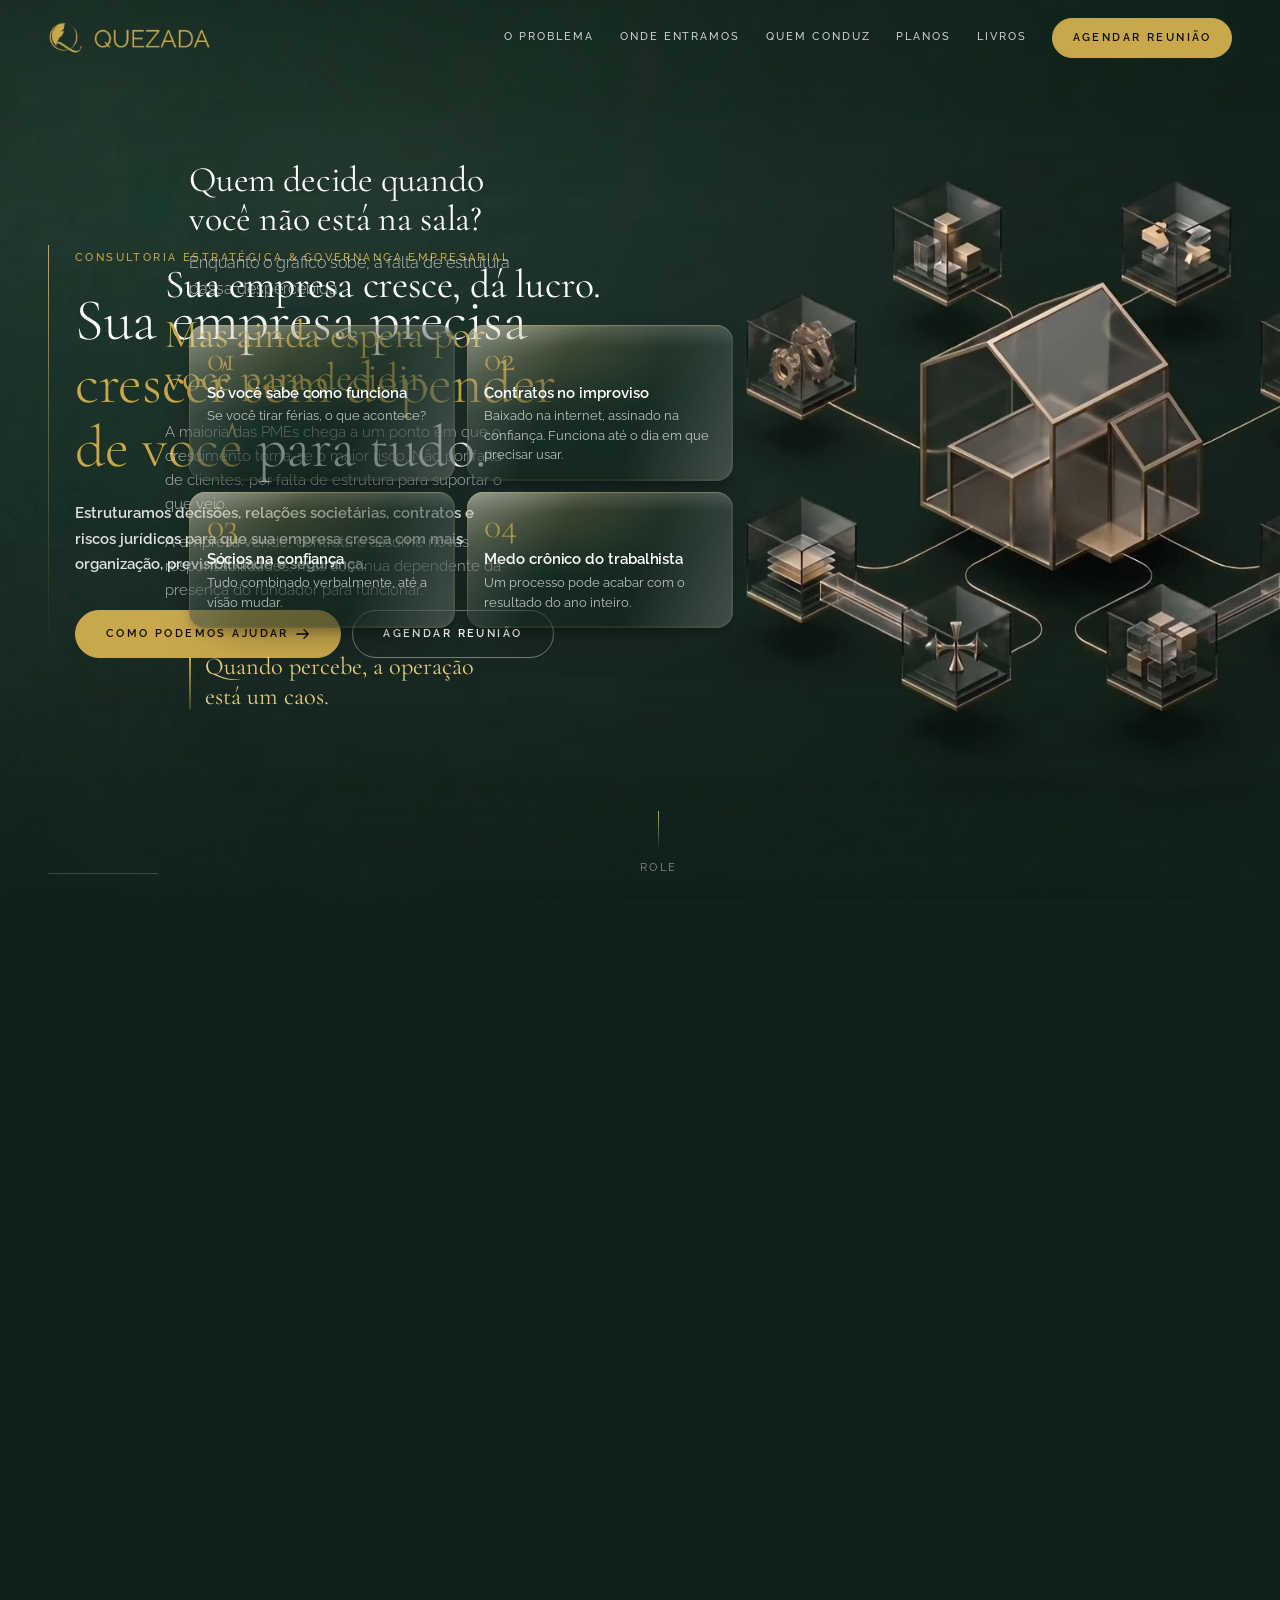
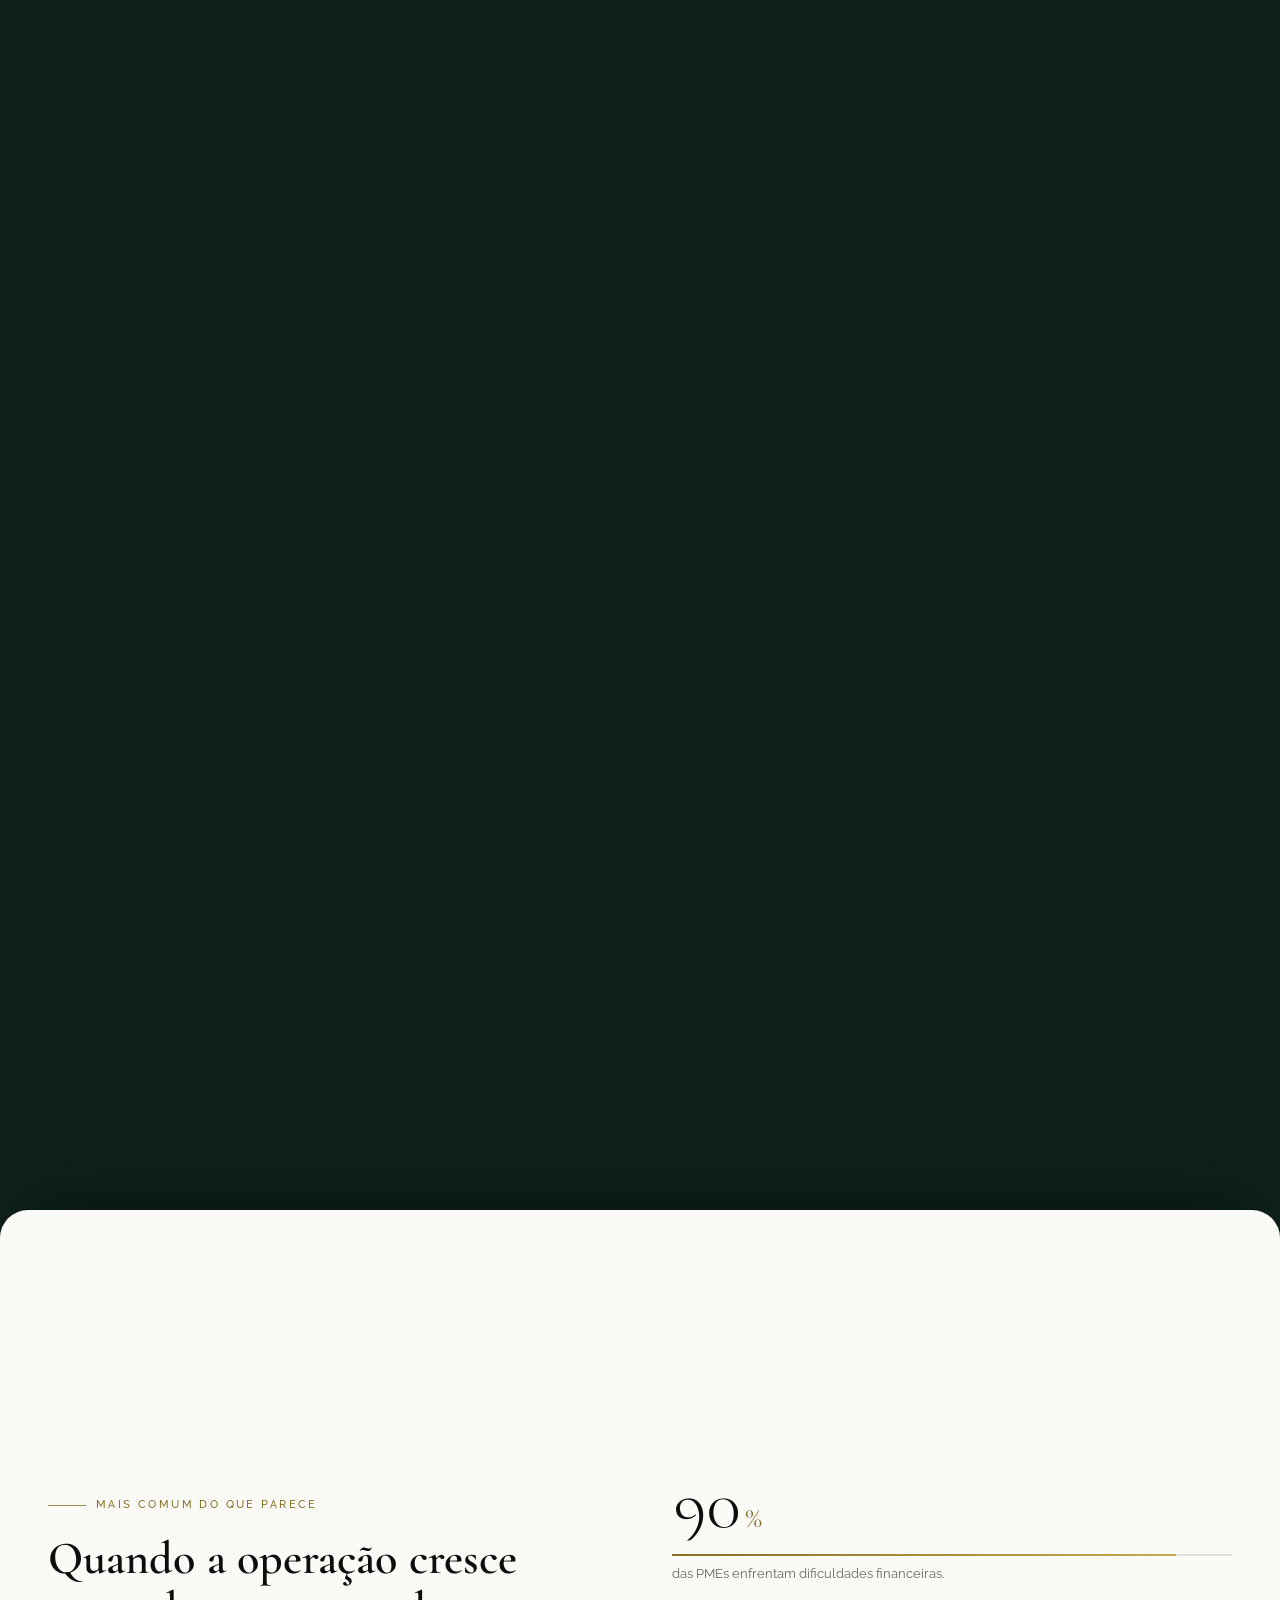
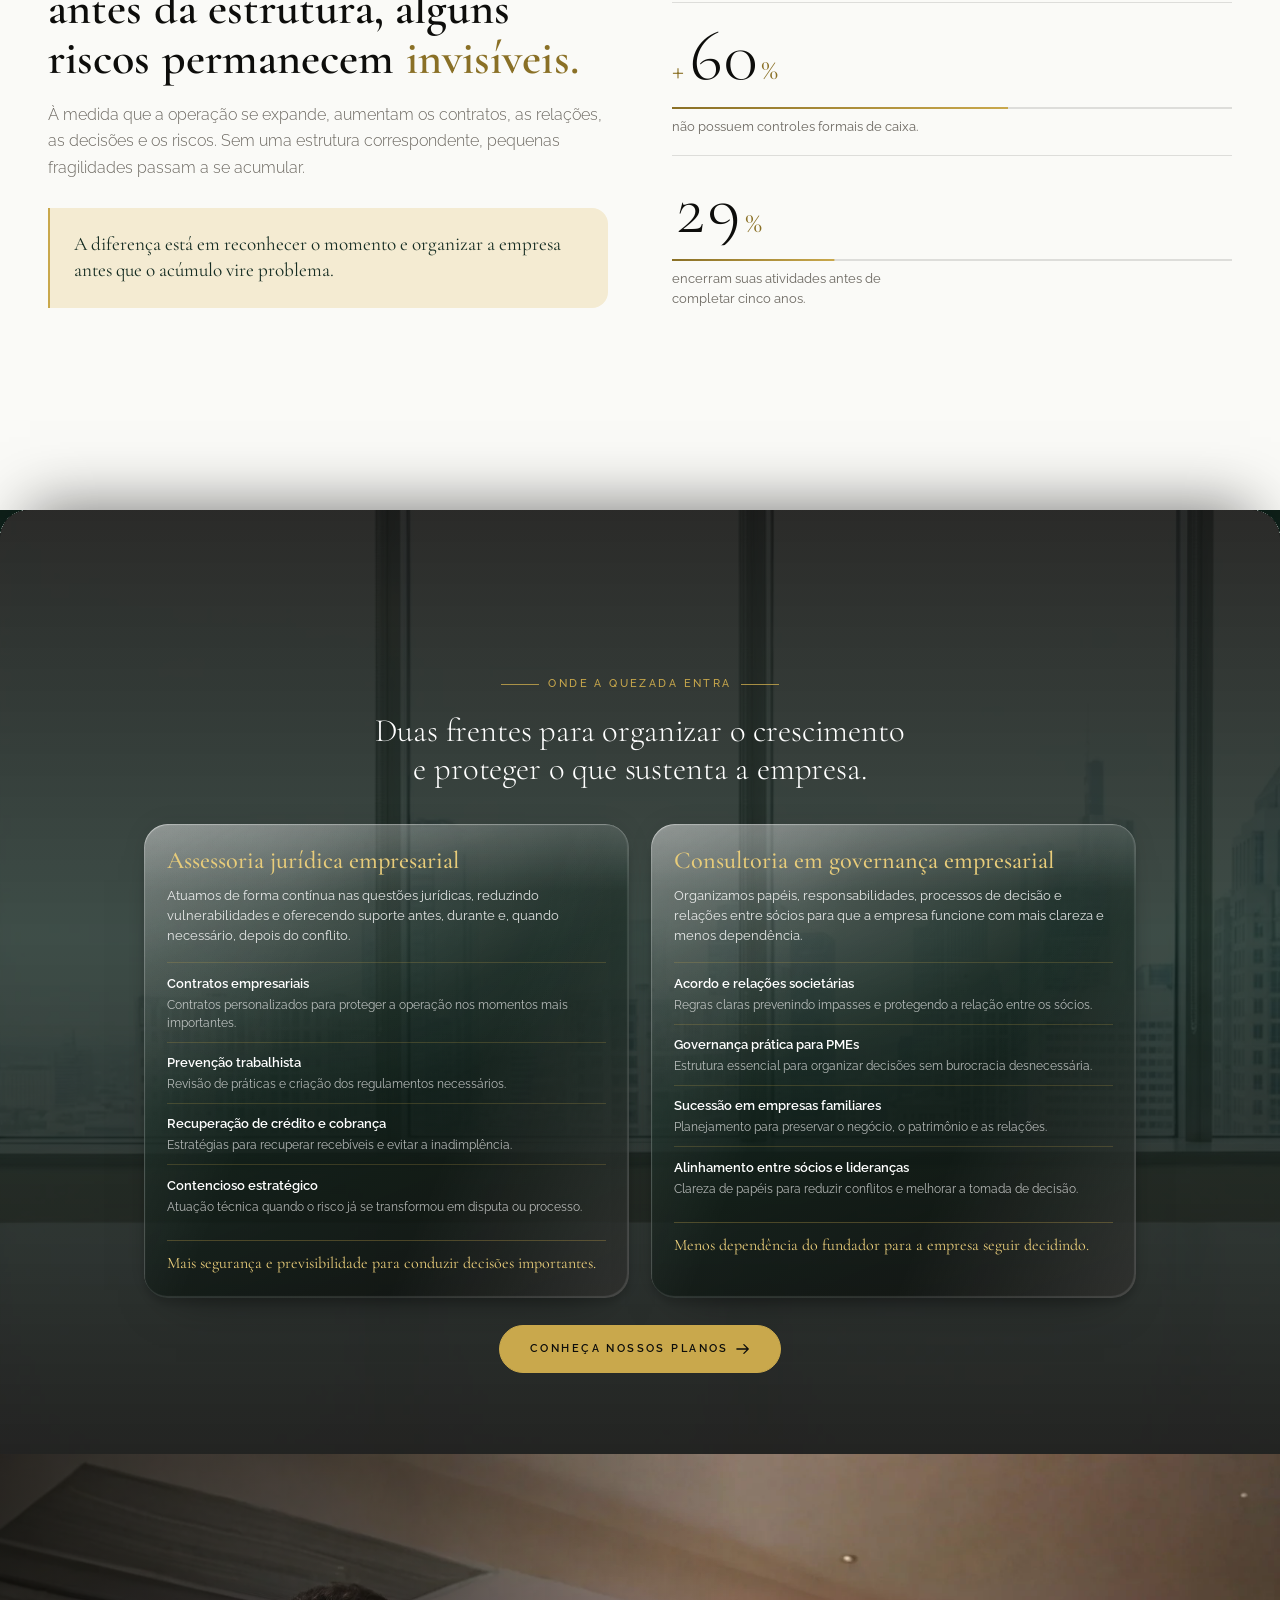
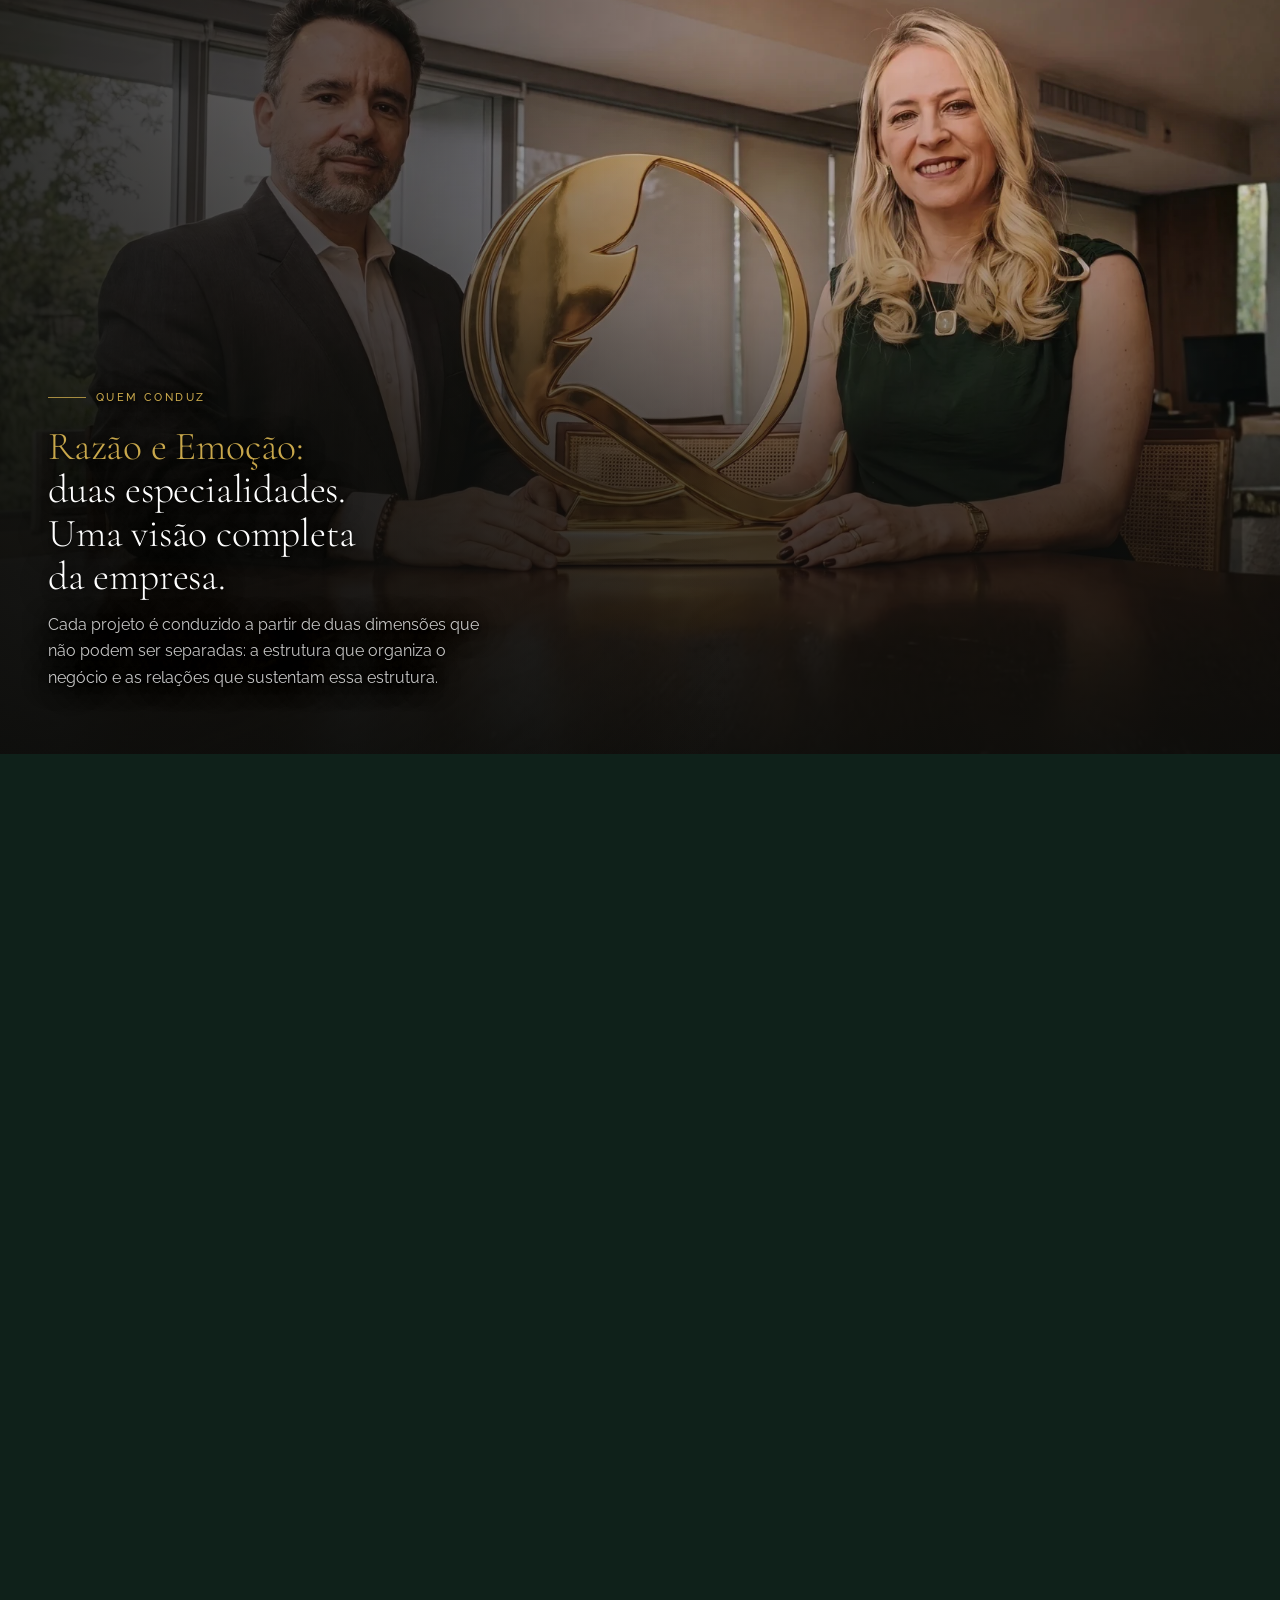
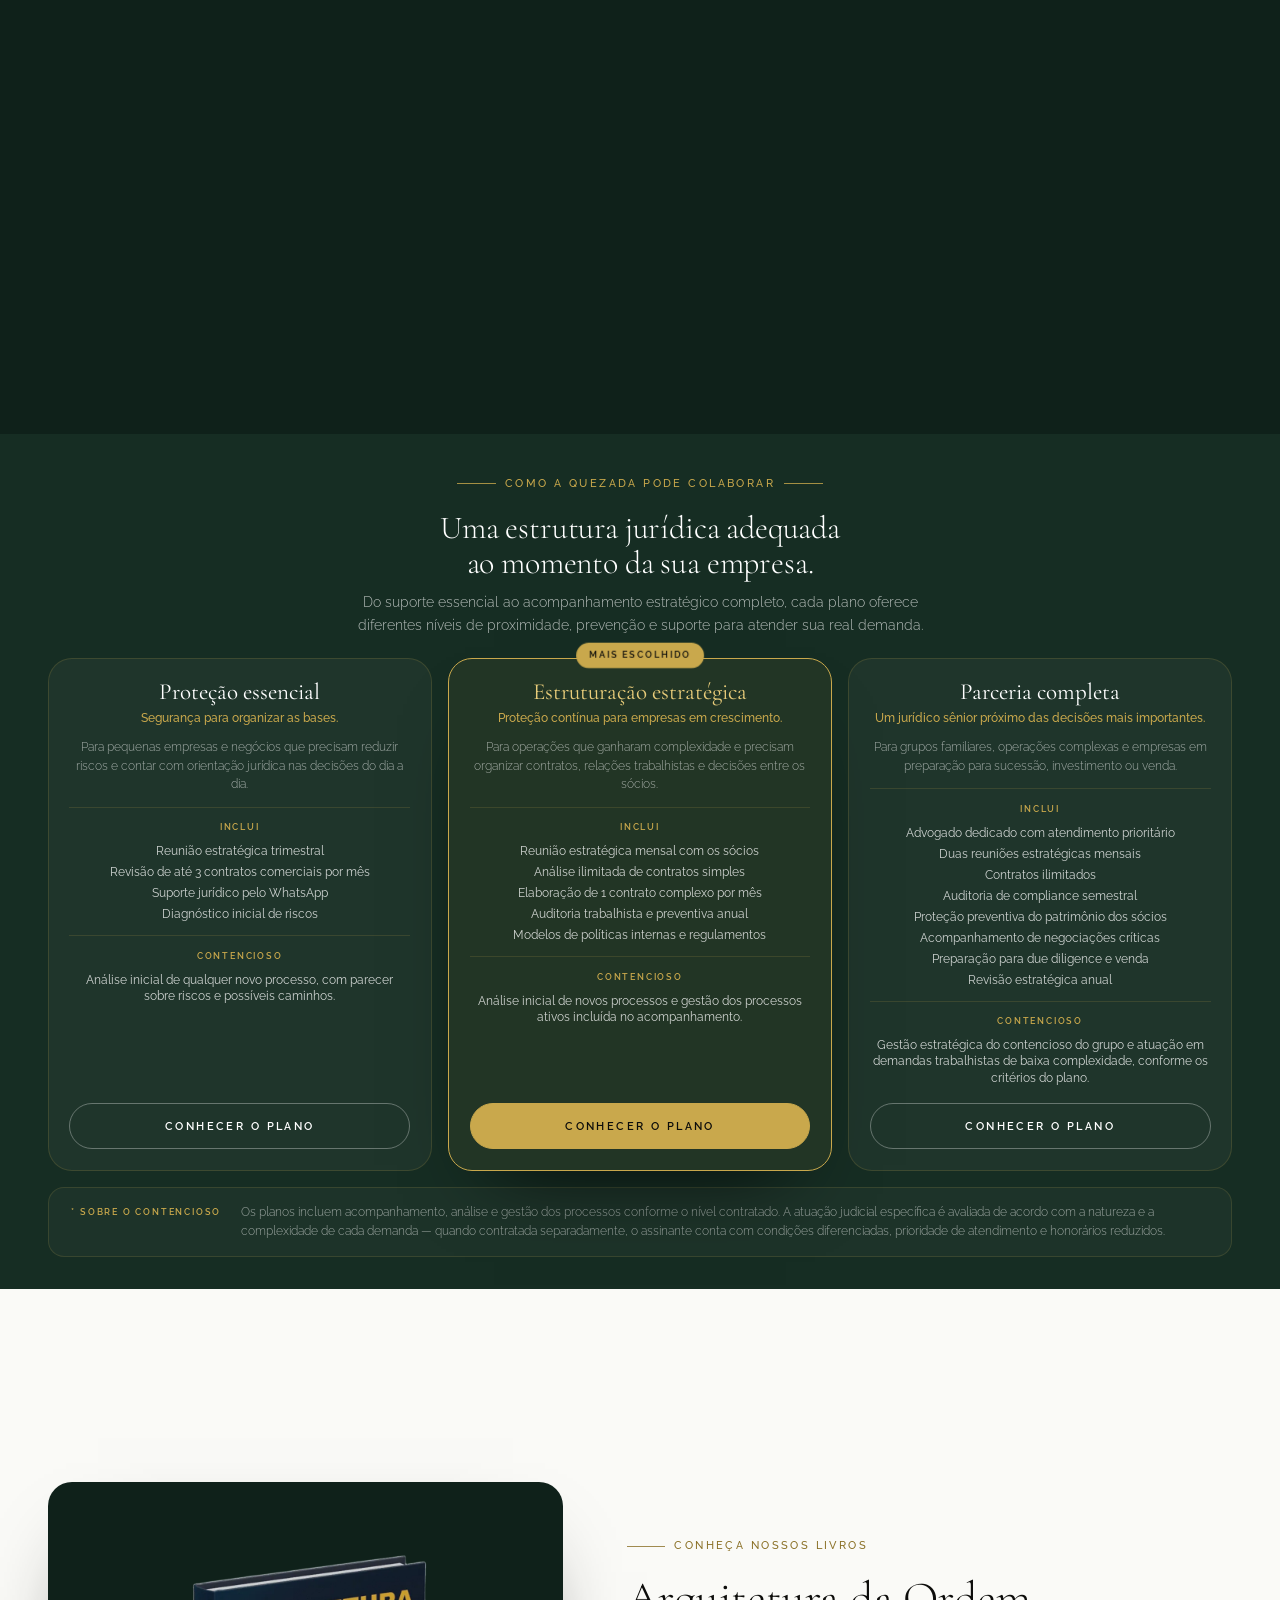
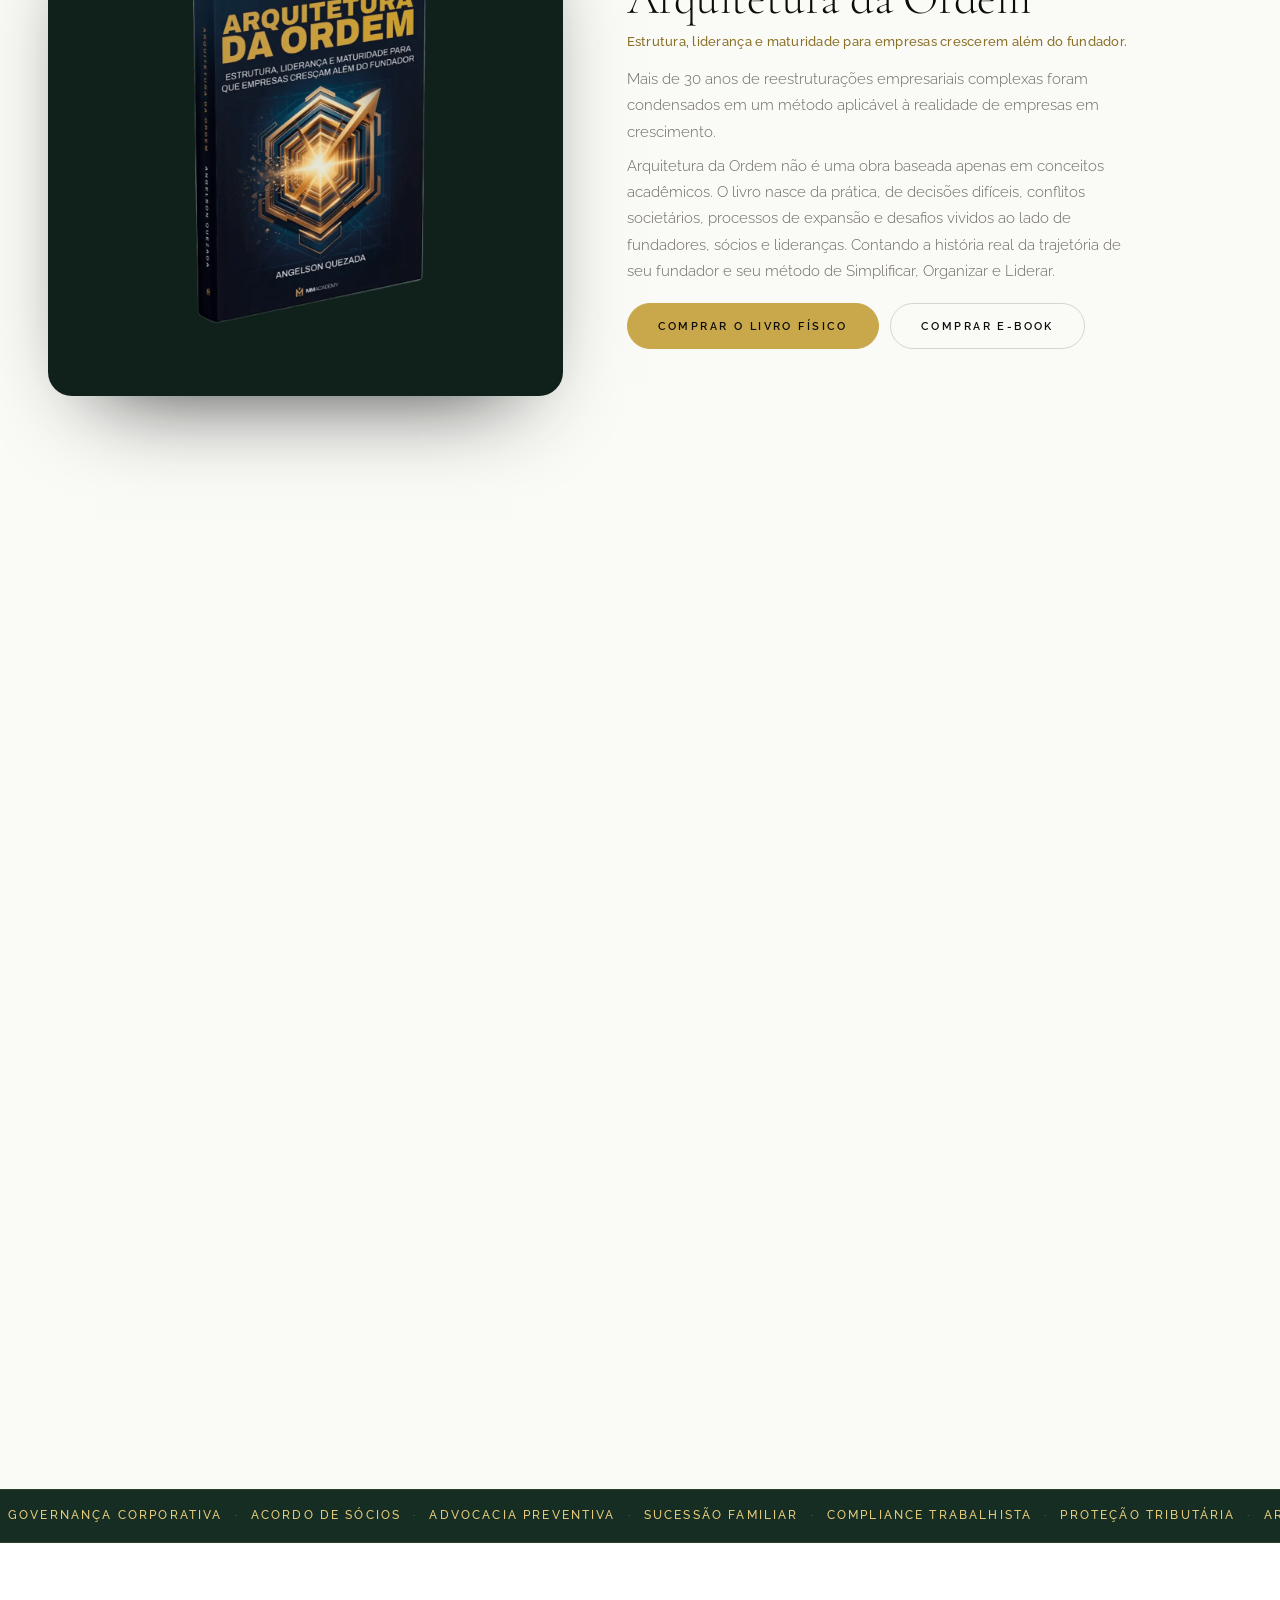
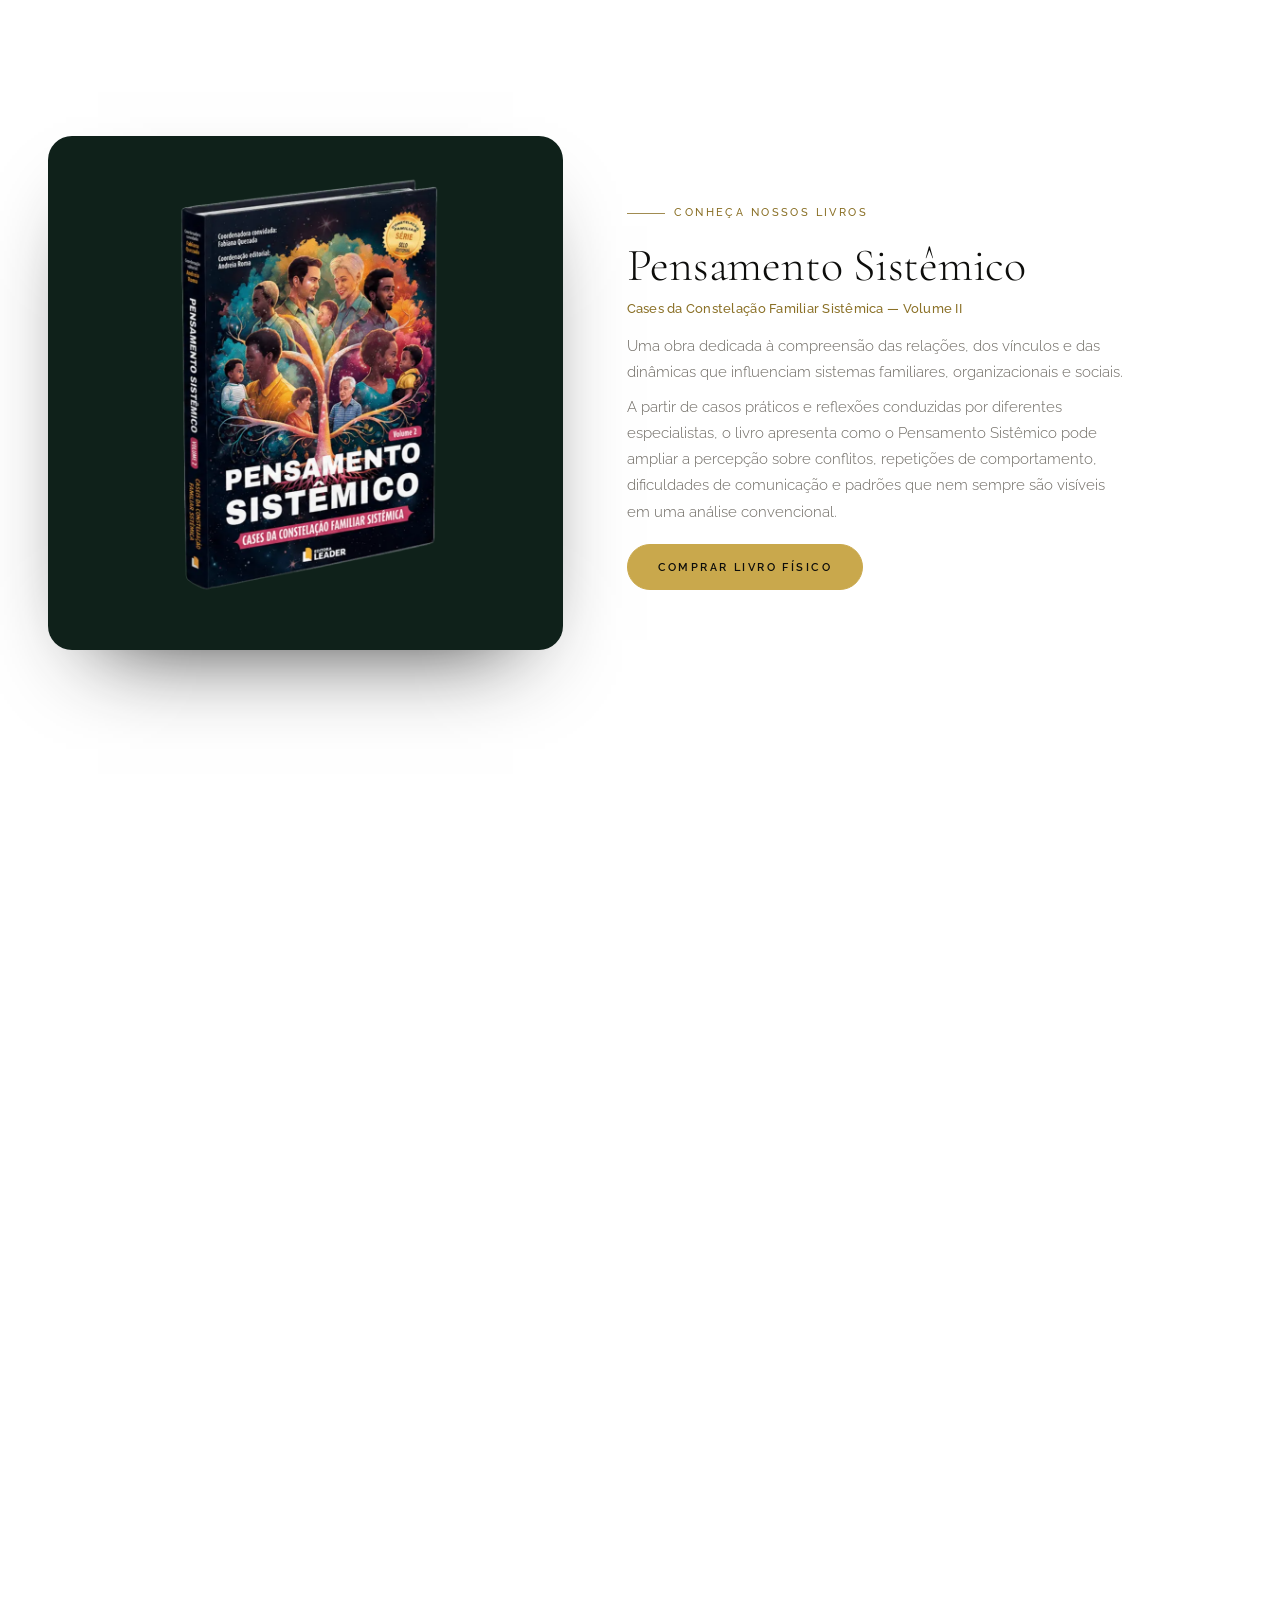
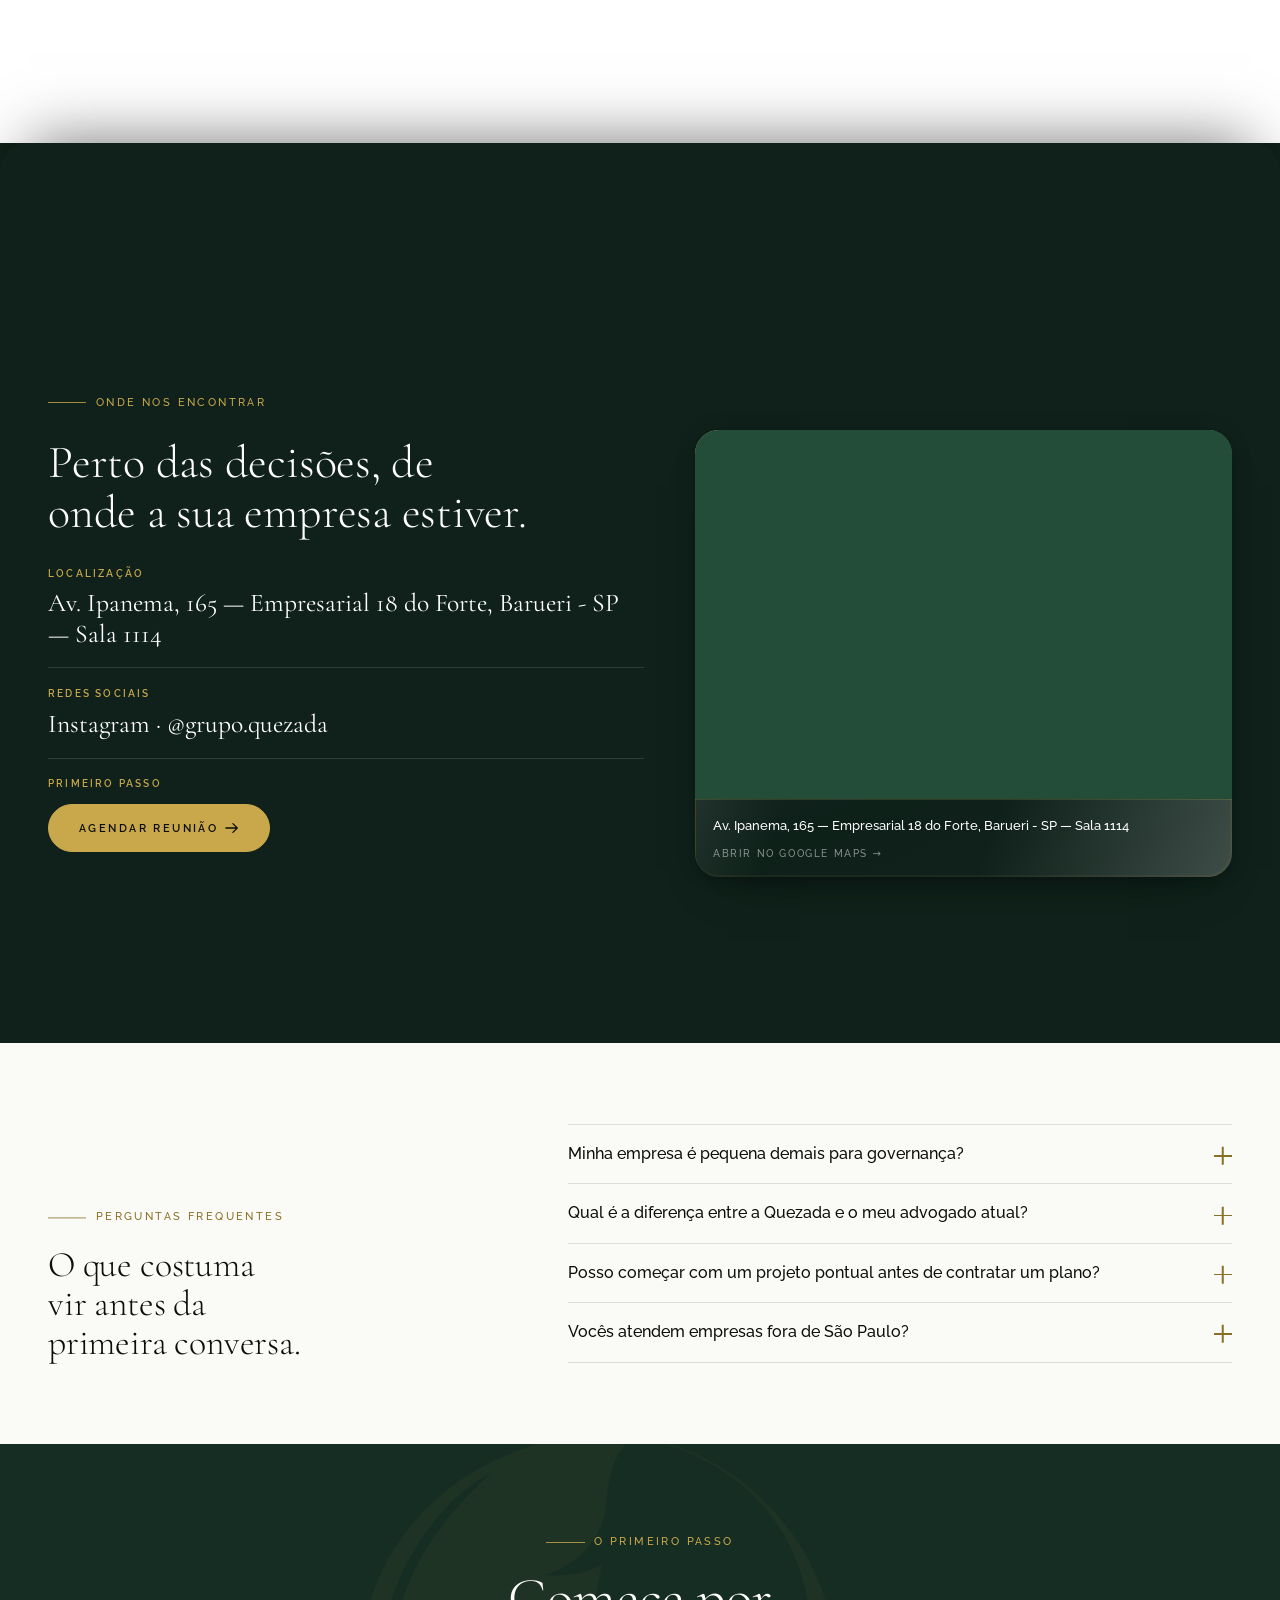
==== commit 2693c8d3: "perf: tira 455KB de conteudo abaixo da dobra da janela do LCP Depois do 493985b o celular foi para 7" ====
--- a/index.html
+++ b/index.html
@@ -78,7 +78,6 @@
 <!-- O lockup da marca (24KB comprimidos) sai do caminho critico: media="print"
      faz o navegador baixar sem bloquear a pintura, e o onload devolve a folha
      para valer. Ele so aparece no menu mobile fechado e no rodape. -->
-<link rel="stylesheet" href="css/logo-lockup.css" media="print" onload="this.media='all'">
 <noscript><link rel="stylesheet" href="css/logo-lockup.css"></noscript>
 
 <!-- `defer` no head, e nao <script> solto no fim do body: o navegador comeca a
@@ -171,9 +170,8 @@
     <img class="scene__layer scene__layer--poster" data-only="lg"
          data-src="assets/img/transicao-poster.webp" alt="" aria-hidden="true">
 
-    <video class="scene__layer" data-only="lg" data-live="0,0.16"
+    <video class="scene__layer scene__layer--hero" data-only="lg" data-live="0,0.16"
            muted loop playsinline preload="none" aria-hidden="true"
-           poster="assets/img/hero-poster.webp"
            data-loop-webm="assets/video/hero-estrutura.webm"
            data-loop-mp4="assets/video/hero-estrutura.mp4"></video>
 
@@ -212,9 +210,8 @@
     <img class="scene__layer scene__layer--poster" data-only="sm"
          data-src="assets/img/hero-resp-poster.webp" alt="" aria-hidden="true">
 
-    <video class="scene__layer" data-only="sm" data-live="0,0.12"
+    <video class="scene__layer scene__layer--hero" data-only="sm" data-live="0,0.12"
            muted loop playsinline preload="none" aria-hidden="true"
-           poster="assets/img/hero-resp-poster.webp"
            data-loop-webm="assets/video/hero-responsivo.webm"
            data-loop-mp4="assets/video/hero-responsivo.mp4"></video>
 
@@ -402,9 +399,9 @@
 
 <!-- ══════════════════════ 05 · ONDE A QUEZADA ENTRA ═══════════════════════ -->
 <section class="section fronts-sec stack" id="frentes" data-fronts>
-  <div class="fronts__bg is-on" data-bg="base" style="background-image:url('assets/img/frentes-base.webp')" aria-hidden="true"></div>
-  <div class="fronts__bg" data-bg="a" style="background-image:url('assets/img/frente-assessoria.webp')" aria-hidden="true"></div>
-  <div class="fronts__bg" data-bg="b" style="background-image:url('assets/img/frente-governanca.webp')" aria-hidden="true"></div>
+  <div class="fronts__bg is-on" data-bg="base" data-bg-src="assets/img/frentes-base.webp" aria-hidden="true"></div>
+  <div class="fronts__bg" data-bg="a" data-bg-src="assets/img/frente-assessoria.webp" aria-hidden="true"></div>
+  <div class="fronts__bg" data-bg="b" data-bg-src="assets/img/frente-governanca.webp" aria-hidden="true"></div>
   <div class="fronts__veil" aria-hidden="true"></div>
 
   <div class="shell shell--wide">
--- a/css/style.min.css
+++ b/css/style.min.css
@@ -1 +1 @@
-@font-face{font-family:Raleway;src:url(../assets/fonts/raleway.woff2) format("woff2-variations"),url(../assets/fonts/raleway.woff2) format("woff2"),url(../assets/fonts/raleway.regular.ttf) format("truetype");font-weight:300 700;font-style:normal;font-display:swap}@font-face{font-family:Cormorant Garamond;src:url(../assets/fonts/cormorant-garamond.woff2) format("woff2-variations"),url(../assets/fonts/cormorant-garamond.woff2) format("woff2");font-weight:300 700;font-style:normal;font-display:swap}@font-face{font-family:Cormorant Garamond;src:url(../assets/fonts/cormorant-garamond-italic.woff2) format("woff2-variations"),url(../assets/fonts/cormorant-garamond-italic.woff2) format("woff2");font-weight:300 700;font-style:italic;font-display:swap}:root{--pine: #162d23;--pine-surface: #234d38;--pine-deep: #0f211a;--black: #0d0d0b;--gold: #c9a84c;--gold-light: #e8cc7a;--graphite: #6b6760;--paper: #fafaf7;--paper-soft: #f0efe9;--paper-pure: #ffffff;--gold-wash: #f4ebd2;--gold-grave: #8a7026;--muted: #6b6760;--cream: #fafaf7;--line: rgba(13, 13, 11, .12);--line-dark: rgba(255, 255, 255, .12);--serif: "Cormorant Garamond", "Times New Roman", Georgia, serif;--sans: "Raleway", -apple-system, BlinkMacSystemFont, "Segoe UI", system-ui, sans-serif;--font: var(--sans);--tracking-label: .22em;--tracking-head: -.005em;--leading-body: 1.65;--t-13: .8125rem;--t-16: 1rem;--t-20: 1.25rem;--t-25: 1.5625rem;--t-31: 1.9375rem;--t-39: 2.4375rem;--t-49: 3.0625rem;--t-61: 3.8125rem;--shell: 1200px;--shell-wide: 1400px;--gutter: clamp(1.25rem, 4vw, 3rem);--section-y: clamp(4.5rem, 9vh, 7rem);--dedo: 44px;--ease: cubic-bezier(.22, 1, .36, 1);--ease-glass: cubic-bezier(.175, .885, .32, 1.28);--ease-tilt: cubic-bezier(.25, .46, .45, .94);--dur: .7s;--glass-tint: rgba(255, 255, 255, .1);--glass-rim: rgba(255, 255, 255, .3);--glass-rim-in: rgba(255, 255, 255, .14);--glass-spec: rgba(255, 255, 255, .5);--radius: 16px;--radius-lg: 24px;--radius-stack: 28px;--header-h: 76px}*,*:before,*:after{box-sizing:border-box}html{-webkit-text-size-adjust:100%;scroll-behavior:auto}body{margin:0;background:var(--pine-deep);color:var(--graphite);font-family:var(--font);font-weight:400;font-size:var(--t-16);line-height:var(--leading-body);-webkit-font-smoothing:antialiased;-moz-osx-font-smoothing:grayscale;overflow-x:hidden}body.is-locked{overflow:hidden}img,video,svg,iframe{display:block;max-width:100%}h1,h2,h3,h4,p,figure,blockquote,ul,ol,dl,dd{margin:0}ul,ol{padding:0;list-style:none}a{color:inherit;text-decoration:none}button{font:inherit;color:inherit;border:0;background:none;cursor:pointer}::selection{background:var(--gold);color:var(--pine)}:focus-visible{outline:2px solid var(--gold);outline-offset:3px;border-radius:3px}::-webkit-scrollbar{width:10px}::-webkit-scrollbar-track{background:var(--pine-deep)}::-webkit-scrollbar-thumb{background:var(--line-dark);border-radius:99px}::-webkit-scrollbar-thumb:hover{background:var(--gold-grave)}.sr-only{position:absolute;width:1px;height:1px;padding:0;margin:-1px;overflow:hidden;clip:rect(0 0 0 0);white-space:nowrap;border:0}.shell{width:100%;max-width:var(--shell);margin-inline:auto;padding-inline:var(--gutter)}.shell--wide{max-width:var(--shell-wide)}.section{padding-block:var(--section-y);position:relative;overflow:hidden}.section--dark{background:var(--pine);color:var(--cream)}.section--deep{background:var(--pine-deep);color:var(--cream)}.section--paper{background:var(--paper)}.section--pure{background:var(--paper-pure)}.stack{position:sticky;top:0;min-height:100svh;display:flex;align-items:center;padding-block:calc(var(--section-y) + var(--header-h)) var(--section-y);border-radius:var(--radius-stack) var(--radius-stack) 0 0;box-shadow:0 -30px 60px -30px #0000008c}.stack>.shell{width:100%}.stack.is-tall{position:relative;min-height:0;display:block}.eyebrow{display:inline-flex;align-items:center;gap:.85em;font-family:var(--sans);font-weight:500;font-size:.6875rem;letter-spacing:var(--tracking-label);text-transform:uppercase;color:var(--gold-grave);margin:0 0 1.15rem}.section--dark .eyebrow,.section--deep .eyebrow,.scene .eyebrow,.fronts-sec .eyebrow,.duo .eyebrow{color:var(--gold)}.eyebrow:before{content:"";width:clamp(24px,3vw,44px);height:1px;background:currentColor;opacity:.8;flex:none}.display{font-family:var(--serif);font-weight:300;font-size:clamp(2.125rem,4.4vw,3.75rem);line-height:1.06;letter-spacing:var(--tracking-head);color:var(--black);text-wrap:balance}.h2{font-family:var(--serif);font-weight:300;font-size:clamp(1.9375rem,3.6vw,3.25rem);line-height:1.09;letter-spacing:var(--tracking-head);color:var(--black);text-wrap:balance}.h2--forte{font-weight:600;letter-spacing:.002em}.h3{font-family:var(--serif);font-weight:400;font-size:clamp(1.375rem,2.1vw,1.875rem);line-height:1.2;letter-spacing:var(--tracking-head);color:var(--black)}.section--dark .display,.section--deep .display,.scene .display,.section--dark .h2,.section--deep .h2,.scene .h2,.section--dark .h3,.section--deep .h3,.scene .h3,.fronts-sec .h2,.duo .h2{color:#fff}.lede{font-family:var(--sans);font-weight:300;font-size:clamp(1rem,1.2vw,1.0625rem);line-height:1.65;color:var(--graphite);max-width:60ch;text-wrap:pretty}.section--dark .lede,.section--deep .lede,.scene .lede,.fronts-sec .lede,.duo .lede{color:#ffffffad}.body{font-weight:300;font-size:var(--t-16);max-width:66ch;text-wrap:pretty}.section--dark .body,.section--deep .body,.scene .body{color:#ffffff9e}.gold{color:var(--gold)}.section--paper .gold,.section--pure .gold{color:var(--gold-grave)}.rule{height:1px;background:var(--line);border:0;margin:0}.section--dark .rule,.section--deep .rule{background:var(--line-dark)}.sec-head{text-align:center;max-width:46rem;margin-inline:auto;margin-bottom:clamp(2rem,4vh,3rem)}.sec-head .eyebrow{justify-content:center}.sec-head .eyebrow:after{content:"";width:clamp(24px,3vw,44px);height:1px;background:currentColor;opacity:.8}.sec-head .h2{font-size:clamp(2.125rem,4.2vw,3.5rem);margin-inline:auto}.sec-head .lede{margin-inline:auto;margin-top:1rem}.btn{--btn-bg: var(--gold);--btn-fg: var(--black);--btn-bd: var(--gold);--btn-glow: rgba(201, 168, 76, .55);position:relative;display:inline-flex;align-items:center;justify-content:center;gap:.65em;min-height:46px;padding:1rem 1.875rem;font-family:var(--sans);font-weight:600;font-size:.6875rem;line-height:1;letter-spacing:.22em;text-transform:uppercase;white-space:nowrap;color:var(--btn-fg);background:var(--btn-bg);border:1px solid var(--btn-bd);border-radius:999px;overflow:hidden;isolation:isolate;transition:color .3s cubic-bezier(.2,0,0,1),background .3s cubic-bezier(.2,0,0,1),border-color .3s cubic-bezier(.2,0,0,1),transform .3s cubic-bezier(.2,0,0,1),box-shadow .3s cubic-bezier(.2,0,0,1)}.btn:after{content:"";position:absolute;inset:-1px;z-index:-1;pointer-events:none;background:linear-gradient(115deg,transparent 30%,rgba(255,255,255,.45) 50%,transparent 70%);transform:translate(-130%);transition:transform .8s var(--ease)}.btn:hover,.btn:focus-visible{background:var(--gold-light);border-color:var(--gold-light);transform:translateY(-2px);box-shadow:0 14px 30px -14px var(--btn-glow)}.btn:hover:after,.btn:focus-visible:after{transform:translate(130%)}.btn:active{transform:translateY(0)}@keyframes btn-brilho{0%{transform:translate(-130%)}to{transform:translate(130%)}}.btn.is-shining:after{animation:btn-brilho .9s var(--ease) forwards}@keyframes btn-pulso{0%,to{box-shadow:0 0 0 0 transparent}45%{box-shadow:0 10px 26px -12px var(--btn-glow)}}.btn.is-shining{animation:btn-pulso 1.6s var(--ease)}.btn.is-shining:hover{animation:none}.btn--ghost{--btn-bg: transparent;--btn-fg: #fff;--btn-bd: rgba(255, 255, 255, .4)}.btn--ghost:hover,.btn--ghost:focus-visible{background:#c9a84c1a;color:var(--gold-light);border-color:var(--gold)}.btn--outline{--btn-bg: transparent;--btn-fg: var(--black);--btn-bd: rgba(13, 13, 11, .15);--btn-glow: rgba(22, 45, 35, .55)}.btn--outline:hover,.btn--outline:focus-visible{background:var(--pine);color:var(--gold-light);border-color:var(--pine)}.btn--sm{min-height:40px;padding:.75rem 1.375rem;font-size:.625rem;letter-spacing:.2em}.btn__arrow{width:14px;height:14px;flex:none;transition:transform .3s cubic-bezier(.2,0,0,1)}.btn:hover .btn__arrow{transform:translate(4px)}.btn-row{display:flex;flex-wrap:wrap;gap:.7rem}.glass{position:relative;isolation:isolate;border-radius:var(--radius-lg);overflow:hidden;background:radial-gradient(120% 90% at var(--mx, 30%) var(--my, 12%),var(--glass-spec) 0%,rgba(255,255,255,0) 55%),linear-gradient(to bottom,#ffffff29,#fff0 14%),linear-gradient(157deg,var(--glass-hi, rgba(255, 255, 255, .22)) 0%,var(--glass-tint) 44%,var(--glass-lo, rgba(255, 255, 255, .08)) 100%);box-shadow:0 1px 1px #ffffff29 inset,0 6px 6px #0000001f,0 24px 48px -32px #0000008c,0 0 24px #00000014;transition:transform var(--dur) var(--ease-glass),box-shadow var(--dur) var(--ease-glass),opacity var(--dur) var(--ease),background var(--dur) var(--ease)}.glass:before{content:"";position:absolute;inset:0;z-index:0;pointer-events:none;background:linear-gradient(112deg,var(--glass-sheen, rgba(255, 255, 255, .2)) 0%,rgba(255,255,255,0) 34%,rgba(255,255,255,0) 64%,var(--glass-sheen, rgba(255, 255, 255, .2)) 100%),linear-gradient(160deg,var(--glass-sheen, rgba(255, 255, 255, .2)) 0%,rgba(255,255,255,0) 22%)}.glass:after{content:"";position:absolute;inset:0;z-index:1;border-radius:inherit;pointer-events:none;box-shadow:inset 1.5px 1.5px 1px -1px var(--glass-rim),inset -1px -1px 1px 1px var(--glass-rim-in),0 0 0 1px #ffffff0f}.glass>*{position:relative;z-index:2}.glass--light{--glass-hi: rgba(255, 255, 255, .1);--glass-tint: rgba(15, 33, 26, .72);--glass-lo: rgba(13, 13, 11, .82);--glass-rim: rgba(255, 255, 255, .38);--glass-rim-in: rgba(255, 255, 255, .12);--glass-spec: rgba(255, 255, 255, .1);--glass-sheen: rgba(255, 255, 255, .12)}.glass--pine{--glass-hi: rgba(201, 168, 76, .14);--glass-tint: rgba(22, 45, 35, .52);--glass-lo: rgba(15, 33, 26, .62);--glass-rim: rgba(201, 168, 76, .4);--glass-rim-in: rgba(201, 168, 76, .1);--glass-spec: rgba(232, 204, 122, .14)}[data-reveal]{opacity:0;transform:translateY(22px);transition:opacity .9s var(--ease),transform .9s var(--ease);transition-delay:var(--d, 0ms)}[data-reveal].is-in{opacity:1;transform:none}[data-reveal=fade]{transform:none}[data-reveal=left]{transform:translate(-28px)}[data-reveal=right]{transform:translate(28px)}[data-reveal=scale]{transform:scale(.96)}.line-mask{overflow:hidden;display:block}.line-mask>span{display:block;transform:translateY(105%);transition:transform 1.05s var(--ease);transition-delay:var(--d, 0ms)}.line-mask.is-in>span{transform:none}.hero__block .line-mask{overflow:visible}.hero__block .line-mask>span{transform:none;transition:none}.header{position:fixed;inset:0 0 auto;z-index:90;height:var(--header-h);display:flex;align-items:center;border-bottom:1px solid transparent;will-change:transform;transition:background .35s var(--ease),backdrop-filter .35s var(--ease),border-color .35s var(--ease),transform .42s cubic-bezier(.2,0,0,1)}.header.is-stuck{background:#0d0d0bdb;-webkit-backdrop-filter:blur(16px) saturate(150%);backdrop-filter:blur(16px) saturate(150%);border-bottom-color:var(--line-dark)}.header.is-hidden{transform:translateY(-102%)}.header__inner{width:100%;max-width:var(--shell-wide);margin-inline:auto;padding-inline:var(--gutter);display:flex;align-items:center;justify-content:space-between;gap:1.5rem}.brand{display:inline-flex;align-items:center;gap:.65rem;color:var(--gold)}.brand__mark,.brand__word{background:currentColor;transition:background .4s var(--ease),transform .6s var(--ease);flex:none}.brand__mark{width:36px;height:31px;-webkit-mask:var(--logo-simbolo) center / contain no-repeat;mask:var(--logo-simbolo) center / contain no-repeat}.brand__word{width:118px;height:22px;-webkit-mask:var(--logo-assinatura) left center / contain no-repeat;mask:var(--logo-assinatura) left center / contain no-repeat}.brand:hover{color:var(--gold-light)}.brand:hover .brand__mark{transform:rotate(-6deg) scale(1.06)}.nav{display:flex;align-items:center;gap:clamp(.9rem,2vw,1.9rem)}.nav__link{position:relative;font-size:.6875rem;font-weight:500;letter-spacing:.18em;text-transform:uppercase;color:#ffffffc7;padding-block:.4rem;transition:color .3s var(--ease)}.nav__link:after{content:"";position:absolute;left:0;bottom:0;width:100%;height:1px;background:var(--gold);transform:scaleX(0);transform-origin:right;transition:transform .45s var(--ease)}.nav__link:hover{color:var(--gold-light)}.nav__link:hover:after{transform:scaleX(1);transform-origin:left}.nav__cta.btn{min-height:40px;padding:.55rem 1.2rem}.burger{display:none;width:44px;height:44px;align-items:center;justify-content:center;border-radius:50%;border:1px solid var(--line-dark)}.burger span{position:relative;display:block;width:17px;height:1.5px;background:var(--cream);transition:background .3s var(--ease)}.burger span:before,.burger span:after{content:"";position:absolute;left:0;width:17px;height:1.5px;background:var(--cream);transition:transform .4s var(--ease)}.burger span:before{top:-6px}.burger span:after{top:6px}.burger[aria-expanded=true] span{background:transparent}.burger[aria-expanded=true] span:before{transform:translateY(6px) rotate(45deg)}.burger[aria-expanded=true] span:after{transform:translateY(-6px) rotate(-45deg)}.mobile-nav{position:fixed;inset:0;z-index:89;display:grid;align-content:center;gap:.4rem;padding:6rem var(--gutter) 3rem;background:#0f211af7;-webkit-backdrop-filter:blur(20px);backdrop-filter:blur(20px);opacity:0;visibility:hidden;transition:opacity .5s var(--ease),visibility .5s}.mobile-nav.is-open{opacity:1;visibility:visible}.mobile-nav a{font-weight:600;font-size:clamp(1.25rem,5.5vw,var(--t-31));letter-spacing:-.01em;color:var(--cream);padding-block:.5rem;border-bottom:1px solid var(--line-dark);opacity:0;transform:translateY(16px);transition:opacity .6s var(--ease),transform .6s var(--ease),color .3s}.mobile-nav.is-open a{opacity:1;transform:none}.mobile-nav a:hover{color:var(--gold)}.mobile-nav__mark{width:120px;aspect-ratio:1200 / 1107;margin-bottom:1.5rem}.scene{position:relative;height:var(--cena-h, 490vh);--cena-h: 490vh;background:var(--pine-deep)}.scene__pin{position:sticky;top:0;height:100svh;overflow:hidden}.scene__layer{position:absolute;inset:0;width:100%;height:100%;object-fit:cover;opacity:0;transition:opacity .85s var(--ease)}.scene__layer.is-live{opacity:1}.scene__layer--poster{opacity:1;z-index:0}.scene__layer[data-only=sm]{object-position:center top}.scene__layer.is-playing{z-index:3}.scene__veil{position:absolute;inset:0;z-index:5;pointer-events:none;background:linear-gradient(to bottom,#0f211a80,#0f211a00 22% 72%,#0f211a8c)}.scene__stack{position:absolute;inset:0;z-index:6;display:grid;grid-template-columns:minmax(0,1fr)}.scene__copy{grid-area:1 / 1;display:flex;width:100%;height:100%;pointer-events:none}.scene__copy>.shell{pointer-events:none;width:100%}.scene__copy .beat{pointer-events:none}.scene__copy .beat.is-on{pointer-events:auto}.scene__copy--hero,.scene__copy--mid,.scene__copy--left{align-items:center}.scene__wash{position:absolute;inset:0;z-index:5;pointer-events:none;opacity:0;background:linear-gradient(to right,#0f211af7,#0f211af5 40%,#0f211adb 50%,#0f211a73 58%,#0f211a00 67%);transition:opacity .55s var(--ease)}.scene__wash.is-on{opacity:1}.scene__wash.is-out{opacity:0;transition:opacity .4s var(--ease)}.beat{opacity:0;transform:translateY(16px);transition:opacity .3s var(--ease),transform .3s var(--ease);will-change:opacity,transform}.beat.is-on{opacity:1;transform:none;transition:opacity .55s var(--ease) var(--d, 0ms),transform .55s var(--ease) var(--d, 0ms)}.beat.is-out{opacity:0;transform:translateY(-10px);transition:opacity .3s var(--ease),transform .3s var(--ease)}.beat--group{opacity:1;transform:none}.beat--group>*:not(.beat){opacity:0;transform:translateY(14px);transition:opacity .3s var(--ease),transform .3s var(--ease)}.beat--group.is-on>*:not(.beat){opacity:1;transform:none;transition:opacity .6s var(--ease) var(--d, 0ms),transform .6s var(--ease) var(--d, 0ms)}.beat--group.is-out>*:not(.beat){opacity:0;transform:translateY(-10px);transition:opacity .35s var(--ease),transform .35s var(--ease)}.beat--group.beat--junto>*{--d: 0ms}.hero__block{position:relative;max-width:38rem;padding-left:clamp(1.25rem,2.1vw,1.9rem)}.hero__block:before{content:"";position:absolute;left:0;top:.15rem;bottom:.5rem;width:1px;background:linear-gradient(to bottom,var(--gold) 0%,rgba(201,168,76,.45) 42%,rgba(201,168,76,0) 100%)}.hero__block .eyebrow{white-space:nowrap;margin-bottom:1.35rem;color:var(--gold)}.hero__block .eyebrow:before{display:none}.hero__title{font-family:var(--serif);font-weight:300;font-size:clamp(2.1875rem,4.6vw,4rem);line-height:1.06;letter-spacing:var(--tracking-head);color:#fff;margin-bottom:1.35rem}.hero__title em{font-style:italic;color:var(--gold)}.hero__title .line-mask{padding-block:.02em .16em;margin-bottom:-.16em}.hero__sub{font-family:var(--sans);font-weight:600;font-size:clamp(.9375rem,1.05vw,var(--t-16));line-height:1.7;color:#ffffffdb;max-width:46ch;margin-bottom:2rem}.scene__scroll{position:absolute;left:50%;bottom:1.4rem;z-index:8;transform:translate(-50%);display:grid;justify-items:center;gap:.5rem;font-size:.6875rem;letter-spacing:var(--tracking-label);text-transform:uppercase;color:#ffffff80;transition:opacity .5s var(--ease)}.scene__scroll i{display:block;width:1px;height:40px;background:linear-gradient(to bottom,var(--gold),transparent);animation:scrollPulse 2.4s var(--ease) infinite}@keyframes scrollPulse{0%{transform:scaleY(0);transform-origin:top;opacity:0}35%{transform:scaleY(1);transform-origin:top;opacity:1}70%{transform:scaleY(1);transform-origin:bottom;opacity:1}to{transform:scaleY(0);transform-origin:bottom;opacity:0}}.scene-mid{max-width:34rem;margin-left:clamp(0rem,6vw,5.5rem);margin-bottom:4vh}.scene-mid .h2{font-size:clamp(1.75rem,3.1vw,2.75rem);font-weight:400;line-height:1.1;margin-bottom:1.25rem}.scene-mid .h2 .gold{display:block;margin-top:.15em}.scene-mid .lede{font-size:clamp(.9375rem,1.05vw,var(--t-16));line-height:1.6;max-width:40ch}.scene-mid .lede+.lede{margin-top:.85rem}.scene-left{max-width:37rem;margin-left:clamp(0rem,11vw,10rem);margin-bottom:3vh}.scene-left .h2{font-size:clamp(1.625rem,2.8vw,2.5rem);font-weight:400;line-height:1.1;margin-bottom:.7rem;max-width:20ch}.scene-left .lede{font-size:var(--t-16);max-width:40ch}.pains{display:grid;grid-template-columns:repeat(2,1fr);gap:.7rem;margin-top:1.4rem;max-width:34rem;perspective:1200px}.pain{padding:1rem 1.1rem;border-radius:var(--radius);display:flex;flex-direction:column;gap:.25rem;transform-style:preserve-3d;transform:rotateY(var(--ry, 0deg)) rotateX(var(--rx, 0deg)) translateZ(var(--tz, 0px));transition:transform .4s var(--ease-tilt),box-shadow .4s var(--ease-tilt)}.pain.is-tilting{transition:transform .12s linear,box-shadow .4s var(--ease-tilt)}.pain:hover{box-shadow:0 1px 1px #ffffff29 inset,0 30px 60px -28px #000c}.pain__num{font-family:var(--serif);font-weight:300;font-size:2.25rem;line-height:1;letter-spacing:0;color:var(--gold);opacity:.8;margin-bottom:.15rem}.pain__title{font-weight:600;font-size:.9375rem;line-height:1.25;letter-spacing:-.005em;color:#fff}.pain__text{font-weight:400;font-size:var(--t-13);line-height:1.5;color:#ffffffb3}.scene-kicker{position:relative;margin-top:1.5rem;padding-left:1rem;font-family:var(--serif);font-weight:400;font-size:clamp(1.25rem,1.9vw,1.75rem);line-height:1.25;letter-spacing:0;color:var(--gold-light);max-width:26ch}.scene-kicker:before{content:"";position:absolute;left:0;top:.12em;bottom:.12em;width:2px;border-radius:2px;background:linear-gradient(to bottom,var(--gold),rgba(201,168,76,.25))}.scene__progress{position:absolute;left:var(--gutter);bottom:1.6rem;z-index:8;display:flex;align-items:center;gap:.8rem;font-size:.625rem;letter-spacing:var(--tracking-label);text-transform:uppercase;color:#fff6}.scene__progress i{display:block;width:clamp(50px,10vw,110px);height:1px;background:#ffffff2e;position:relative;overflow:hidden}.scene__progress i:after{content:"";position:absolute;inset:0;background:var(--gold);transform:scaleX(var(--p, 0));transform-origin:left}.aware__grid{display:grid;grid-template-columns:1fr 1fr;gap:clamp(2rem,5vw,4.5rem);align-items:center}.stat{padding-block:clamp(1rem,2vh,1.5rem);border-top:1px solid var(--line)}.stat:first-child{border-top:0;padding-top:0}.stat__value{display:flex;align-items:baseline;gap:.06em;font-family:var(--serif);font-weight:300;font-size:clamp(2.75rem,5.6vw,4.75rem);line-height:1;letter-spacing:-.01em;color:var(--black);font-variant-numeric:tabular-nums}.stat__value small{font-size:.42em;letter-spacing:0;color:var(--gold-grave)}.stat__label{margin-top:.5rem;font-size:var(--t-13);line-height:1.55;color:var(--graphite);max-width:34ch}.stat__track{position:relative;height:2px;margin-top:.85rem;background:var(--line);overflow:hidden}.stat__track i{position:absolute;inset:0;background:linear-gradient(90deg,var(--gold-grave),var(--gold));transform:scaleX(0);transform-origin:left;transition:transform 1.6s var(--ease);transition-delay:var(--d, 0ms)}.stat.is-on .stat__track i{transform:scaleX(var(--fill, 1))}.stat__track:after{content:"";position:absolute;inset:0;background:linear-gradient(90deg,transparent,rgba(255,255,255,.85),transparent);transform:translate(-100%);opacity:0}.stat.is-on .stat__track:after{animation:statSweep 1.6s var(--ease) forwards;animation-delay:var(--d, 0ms)}@keyframes statSweep{0%{transform:translate(-100%);opacity:.9}to{transform:translate(220%);opacity:0}}.stat__value span{display:inline-block;clip-path:inset(0 100% 0 0);transition:clip-path 1.1s var(--ease);transition-delay:var(--d, 0ms)}.stat.is-on .stat__value span{clip-path:inset(0 0 0 0)}.aware__note{margin-top:clamp(1.5rem,3vh,2.25rem);padding:clamp(1rem,2vw,1.5rem);background:var(--gold-wash);border-left:2px solid var(--gold);border-radius:0 var(--radius) var(--radius) 0;font-family:var(--serif);font-weight:400;font-size:clamp(1.125rem,1.5vw,1.375rem);line-height:1.35;letter-spacing:0;color:var(--pine)}.watermark{position:absolute;pointer-events:none;background:var(--pine);opacity:.035;-webkit-mask:url(../assets/logo/simbolo-mask.png) center / contain no-repeat;mask:url(../assets/logo/simbolo-mask.png) center / contain no-repeat}.section--dark .watermark,.section--deep .watermark{background:var(--gold);opacity:.05}.fronts-sec{color:var(--cream);background:var(--pine)}.fronts__bg{position:absolute;inset:0;z-index:0;background-size:cover;background-position:center;opacity:0;transform:scale(1.02);transition:opacity 1s var(--ease),transform 1.4s var(--ease)}.fronts__bg.is-on{opacity:1;transform:scale(1)}.fronts__veil{position:absolute;inset:0;z-index:1;pointer-events:none;background:linear-gradient(to bottom,#0d0d0be0,#0f211acc 45%,#0d0d0be6);transition:opacity .9s var(--ease)}.fronts-sec[data-hover] .fronts__veil{opacity:.94}.fronts-sec>.shell{position:relative;z-index:2}.fronts-sec .sec-head{max-width:54rem}.fronts-sec .sec-head .h2{font-size:clamp(1.625rem,2.55vw,2.25rem);line-height:1.16;max-width:100%}.fronts{display:grid;grid-template-columns:repeat(2,1fr);gap:clamp(.9rem,1.8vw,1.4rem);margin-inline:auto;max-width:62rem;perspective:1400px}.front{padding:clamp(1.1rem,1.8vw,1.5rem);border-radius:var(--radius-lg);transform-style:preserve-3d;transform:translate(var(--tx, 0px)) rotateY(var(--ry, 0deg)) rotateX(var(--rx, 0deg)) translateZ(var(--tz, 0px)) scale(var(--sc, 1));transition:opacity .5s var(--ease),transform .5s var(--ease-tilt),box-shadow .5s var(--ease)}.front[data-reveal=left]{--tx: -28px}.front[data-reveal=right]{--tx: 28px}.front[data-reveal].is-in{--tx: 0px}.front[data-reveal],.front[data-reveal].is-in{transform:translate(var(--tx, 0px)) rotateY(var(--ry, 0deg)) rotateX(var(--rx, 0deg)) translateZ(var(--tz, 0px)) scale(var(--sc, 1))}.front.is-tilting{transition:opacity .5s var(--ease),transform .12s linear,box-shadow .5s var(--ease)}.fronts-sec[data-hover=a] .front--b,.fronts-sec[data-hover=b] .front--a{opacity:0;--sc: .96;pointer-events:none}.fronts-sec[data-hover=a] .front--a,.fronts-sec[data-hover=b] .front--b{--sc: 1.03;box-shadow:0 40px 80px -44px #000000e6,0 0 0 1px #c9a84c52}.front__title{font-family:var(--serif);font-weight:500;font-size:clamp(1.25rem,1.9vw,1.75rem);line-height:1.15;letter-spacing:0;color:var(--gold-light);margin-bottom:.7rem}.front__intro{font-size:var(--t-13);line-height:1.55;color:#ffffffdb;margin-bottom:1rem}.front__list{display:grid}.front__item{padding-block:.6rem;border-top:1px solid rgba(201,168,76,.22)}.front__item dt{font-weight:600;font-size:var(--t-13);color:#fff;margin-bottom:.1rem}.front__item dd{font-size:.75rem;line-height:1.5;color:#ffffffad}.front__foot{margin-top:.9rem;padding-top:.8rem;border-top:1px solid rgba(201,168,76,.3);font-family:var(--serif);font-weight:400;font-size:clamp(1rem,1.25vw,1.1875rem);line-height:1.35;color:var(--gold-light)}.fronts__cta{display:flex;justify-content:center;margin-top:clamp(1.5rem,3vh,2.25rem)}.duo{position:relative;height:420vh;background:var(--pine-deep)}.duo__pin{position:sticky;top:0;height:100svh;overflow:hidden}.duo__figure{position:absolute;inset:0;z-index:0}.duo__layer{position:absolute;inset:0;width:100%;height:100%;object-fit:cover;transition:opacity .9s var(--ease)}.duo__layer--base{z-index:0;opacity:1}.duo__layer--green{z-index:1;opacity:0}.duo__layer--person{z-index:3;opacity:0}.duo__layer--angelson{-webkit-mask-image:linear-gradient(to right,#000 0 38%,transparent 57%);mask-image:linear-gradient(to right,#000 0 38%,transparent 57%)}.duo__layer--fabiana{-webkit-mask-image:linear-gradient(to right,transparent 43%,#000 62%);mask-image:linear-gradient(to right,transparent 43%,#000 62%)}.duo__glass{position:absolute;top:6%;bottom:0;width:34%;z-index:2;border-radius:var(--radius-lg) var(--radius-lg) 0 0;opacity:0;transform:translateY(14px);transition:opacity .8s var(--ease),transform .9s var(--ease-glass);--glass-hi: rgba(255, 255, 255, .1);--glass-tint: rgba(201, 168, 76, .09);--glass-lo: rgba(201, 168, 76, .04);--glass-rim: rgba(201, 168, 76, .45);--glass-rim-in: rgba(255, 255, 255, .12);--glass-spec: rgba(232, 204, 122, .14)}.duo__glass--left{left:7%}.duo__glass--right{right:7%}.duo__intro{position:absolute;inset:0;z-index:6;display:flex;align-items:flex-end;padding-bottom:clamp(2.5rem,7vh,4.5rem);pointer-events:none;background:linear-gradient(to right,#0d0d0bd1,#0d0d0b8c 32%,#0d0d0b00 58%),linear-gradient(to top,rgba(13,13,11,.94) 0%,rgba(13,13,11,.72) 28%,rgba(13,13,11,.28) 52%,transparent 76%);transition:opacity .7s var(--ease)}.duo__intro .shell{pointer-events:auto}.duo__intro .h2{font-size:clamp(1.75rem,3.1vw,2.875rem);max-width:20ch}.duo__intro .lede{font-weight:400;font-size:var(--t-16);max-width:46ch;margin-top:.85rem;color:#ffffffc7}.duo[data-active] .duo__intro{opacity:0;pointer-events:none}.duo__intro .eyebrow,.duo__intro .h2,.duo__intro .lede{text-shadow:0 2px 30px rgba(13,13,11,.95),0 2px 10px rgba(13,13,11,.8),0 1px 3px rgba(13,13,11,.65);transition:text-shadow .6s var(--ease)}.duo[data-active] .duo__intro .eyebrow,.duo[data-active] .duo__intro .h2,.duo[data-active] .duo__intro .lede{text-shadow:none}.duo__panel{position:absolute;z-index:7;top:50%;width:min(40%,29rem);padding:clamp(1.15rem,1.9vw,1.6rem);opacity:0;pointer-events:none;transform-style:preserve-3d;transform:perspective(1200px) translate(var(--dx, 0px),-50%) rotateY(var(--ry, 0deg)) rotateX(var(--rx, 0deg)) translateZ(var(--tz, 0px));transition:opacity .7s var(--ease),transform .8s var(--ease-tilt);--glass-hi: rgba(16, 15, 11, .9);--glass-tint: rgba(13, 13, 11, .94);--glass-lo: rgba(10, 10, 8, .96);--glass-rim: rgba(201, 168, 76, .55);--glass-rim-in: rgba(201, 168, 76, .12);--glass-spec: rgba(232, 204, 122, .14);--glass-sheen: rgba(255, 255, 255, .1);border-radius:var(--radius-lg);box-shadow:0 0 0 1px #c9a84c47,0 30px 60px -20px #000000d9,0 60px 120px -40px #000000e6}.duo__panel.is-tilting{transition:opacity .7s var(--ease),transform .12s linear}.duo__panel:hover{box-shadow:0 0 0 1px #c9a84c73,0 34px 70px -20px #000000e6,0 60px 120px -40px #000000e6}.duo__panel--right{right:9%;--dx: 46px}.duo__panel--left{left:9%;--dx: -46px}.duo__name{font-family:var(--serif);font-weight:400;font-size:clamp(1.625rem,2.6vw,2.375rem);letter-spacing:0;color:var(--gold);line-height:1.1}.duo__role{margin-top:.35rem;font-size:.6875rem;font-weight:500;letter-spacing:var(--tracking-label);text-transform:uppercase;color:#ffffff9e}.duo__bio{margin-top:.9rem;font-weight:400;font-size:.9375rem;line-height:1.7;color:#fffc}.duo__bio+.duo__bio{margin-top:.5rem}.duo__tags{margin-top:.9rem;padding-top:.75rem;border-top:1px solid rgba(201,168,76,.3);font-size:.625rem;font-weight:500;letter-spacing:.16em;text-transform:uppercase;color:#c9a84cd9;line-height:1.7}.duo__panel .btn{margin-top:.9rem}.duo[data-active=angelson] .duo__layer--green,.duo[data-active=fabiana] .duo__layer--green{opacity:1}.duo[data-active=angelson] .duo__layer--base,.duo[data-active=fabiana] .duo__layer--base{opacity:0}.duo[data-active=angelson] .duo__layer--angelson,.duo[data-active=fabiana] .duo__layer--fabiana{opacity:1}.duo[data-active=angelson] .duo__glass--left,.duo[data-active=fabiana] .duo__glass--right{opacity:1;transform:none}.duo[data-active=angelson] .duo__panel--right,.duo[data-active=fabiana] .duo__panel--left{opacity:1;--dx: 0px;pointer-events:auto}.plans-sec{padding-block:clamp(1.75rem,3.6vh,2.75rem)}.plans-sec .sec-head{margin-bottom:clamp(1.25rem,2.4vh,1.75rem);max-width:46rem}.plans-sec .sec-head .h2{font-size:clamp(1.5rem,2.5vw,2.125rem)}.plans-sec .sec-head .lede{font-size:.875rem;max-width:64ch;margin-top:.6rem}.plans{display:grid;grid-template-columns:repeat(3,1fr);gap:clamp(.75rem,1.3vw,1.1rem);margin-top:0;align-items:stretch;perspective:1600px}.plan{position:relative;display:flex;flex-direction:column;text-align:center;align-items:center;padding:clamp(1.1rem,1.6vw,1.5rem);background:#ffffff0a;border:1px solid rgba(201,168,76,.18);border-radius:var(--radius-lg);transform-style:preserve-3d;transform:translateY(var(--ty, 0px)) rotateY(var(--ry, 0deg)) rotateX(var(--rx, 0deg)) translateZ(var(--tz, 0px));transition:transform .5s var(--ease-tilt),box-shadow .5s var(--ease),border-color .5s var(--ease),opacity .9s var(--ease) var(--d, 0ms)}.plan[data-reveal]{--ty: 22px}.plan[data-reveal].is-in{--ty: 0px}.plan[data-reveal],.plan[data-reveal].is-in{transform:translateY(var(--ty, 0px)) rotateY(var(--ry, 0deg)) rotateX(var(--rx, 0deg)) translateZ(var(--tz, 0px))}.plan.is-tilting{transition:transform .12s linear,box-shadow .5s var(--ease),border-color .5s var(--ease)}.plan:hover{border-color:#c9a84c8c;background:#ffffff0f;box-shadow:0 30px 60px -30px #0009}.plan--featured{background:#c9a84c12;border-color:var(--gold);box-shadow:0 40px 80px -46px #000c}.plan--featured:hover{background:#c9a84c1a;border-color:var(--gold-light)}.plan__badge{position:absolute;top:0;left:50%;transform:translate(-50%,-50%) translateZ(24px);padding:.3rem .8rem;font-weight:600;font-size:.5625rem;letter-spacing:.2em;text-transform:uppercase;color:var(--black);background:var(--gold);border-radius:999px;white-space:nowrap}.plan__name{font-family:var(--serif);font-weight:400;font-size:clamp(1.3125rem,1.8vw,1.625rem);line-height:1.1;letter-spacing:0;color:#fff;margin-bottom:.3rem}.plan--featured .plan__name{color:var(--gold-light)}.plan__claim{font-family:var(--sans);font-weight:500;font-size:.75rem;line-height:1.4;letter-spacing:0;color:var(--gold);margin-bottom:.7rem}.plan__for{width:100%;padding-bottom:.8rem;margin-bottom:.8rem;border-bottom:1px solid rgba(201,168,76,.16);font-weight:300;font-size:.75rem;line-height:1.55;color:#ffffff94}.plan__inc-title{font-weight:600;font-size:.5625rem;letter-spacing:.2em;text-transform:uppercase;color:var(--gold);margin-bottom:.5rem}.plan__inc{display:grid;gap:.3rem;justify-items:center}.plan__inc li{position:relative;text-align:center;padding-left:0;font-size:.75rem;line-height:1.35;color:#ffffffc7}.plan__inc li:before{content:none}.plan__block{width:100%;margin-top:.8rem;padding-top:.8rem;border-top:1px solid rgba(201,168,76,.16)}.plan__cta{width:100%;margin-top:auto;padding-top:1.1rem}.plan__cta .btn{width:100%;padding-inline:1rem}.plans-sec .btn--outline{--btn-fg: #fff;--btn-bd: rgba(255, 255, 255, .32);--btn-glow: rgba(201, 168, 76, .5)}.plans-sec .btn--outline:hover,.plans-sec .btn--outline:focus-visible{background:#c9a84c1f;color:var(--gold-light);border-color:var(--gold)}.plans__note{display:grid;grid-template-columns:auto minmax(0,1fr);align-items:start;gap:0 1.25rem;margin-top:clamp(.85rem,1.8vh,1.25rem);padding:clamp(.7rem,1.2vw,.95rem) clamp(1rem,2vw,1.4rem);border:1px solid rgba(201,168,76,.16);border-radius:var(--radius);background:#ffffff08}.plans__note h4{font-weight:600;font-size:.5625rem;letter-spacing:.2em;text-transform:uppercase;color:var(--gold);white-space:nowrap;padding-top:.2em}.plans__note p{font-weight:300;font-size:.75rem;line-height:1.55;color:#ffffff8c}.bookstage{position:relative;background:var(--paper-pure)}.bookstage:nth-of-type(2n){background:var(--paper)}.bookstage__pin{position:sticky;top:0;height:100svh;display:flex;align-items:center;overflow:hidden}.bookstage__grid{display:grid;grid-template-columns:minmax(0,.85fr) minmax(0,1fr);gap:clamp(1.5rem,5vw,4.5rem);align-items:center;width:100%}.bookstage__media{position:relative;aspect-ratio:1;max-height:74svh;margin-inline:auto;width:100%;border-radius:var(--radius-lg);overflow:hidden;background:var(--pine-deep);box-shadow:0 40px 90px -50px #000000e6}.bookstage__media video,.bookstage__media img{position:absolute;inset:0;width:100%;height:100%;object-fit:cover}.bookstage__media video{opacity:0;transition:opacity .6s var(--ease);z-index:1}.bookstage__media video.is-ready{opacity:1}.book__name{font-family:var(--serif);font-weight:300;font-size:clamp(2rem,3.6vw,3.25rem);letter-spacing:var(--tracking-head);color:var(--black);line-height:1.06}.book__claim{margin-top:.6rem;font-family:var(--sans);font-weight:500;font-size:var(--t-13);line-height:1.5;letter-spacing:.02em;color:var(--gold-grave)}.book__text{margin-top:.9rem;font-weight:300;font-size:.9375rem;line-height:1.75;color:var(--graphite);max-width:56ch}.book__text+.book__text{margin-top:.5rem}.book__cta{margin-top:1.2rem}.marquee{position:relative;z-index:2;height:54px;display:flex;align-items:center;overflow:hidden;background:var(--pine);border-block:1px solid rgba(201,168,76,.15)}.marquee__track{display:inline-flex;align-items:center;white-space:nowrap;font-size:.75rem;font-weight:500;letter-spacing:.18em;text-transform:uppercase;animation:marquee 32s linear infinite}.marquee__track span{color:var(--gold-light);padding:0 .5rem}.marquee__track i{color:#ffffff4d;font-style:normal;padding:0 .25rem}@keyframes marquee{0%{transform:translate(0)}to{transform:translate(-50%)}}@media (prefers-reduced-motion: reduce){.marquee__track{animation:none}}.find__grid{display:grid;grid-template-columns:1fr .9fr;gap:clamp(1.75rem,4vw,3.5rem);align-items:center}.find__item{padding-block:1.1rem;border-top:1px solid var(--line-dark)}.find__item:first-of-type{border-top:0;padding-top:0}.find__label{font-weight:600;font-size:.625rem;letter-spacing:var(--tracking-label);text-transform:uppercase;color:var(--gold);margin-bottom:.4rem}.find__value{font-family:var(--serif);font-weight:400;font-size:clamp(1.375rem,2vw,1.75rem);line-height:1.2;letter-spacing:0;color:#fff}a.find__value{transition:color .3s var(--ease)}a.find__value:hover{color:var(--gold-light)}.map{--glass-hi: rgba(201, 168, 76, .1);--glass-tint: rgba(15, 33, 26, .5);--glass-lo: rgba(15, 33, 26, .6);--glass-rim: rgba(201, 168, 76, .32);--glass-rim-in: rgba(201, 168, 76, .08);--glass-spec: rgba(232, 204, 122, .1);border-radius:var(--radius-lg);overflow:hidden}.map__frame{position:relative;aspect-ratio:16 / 11;background:var(--pine-surface)}.map__frame iframe{position:absolute;inset:0;width:100%;height:100%;border:0;filter:grayscale(.35) contrast(1.05)}.map__foot{display:flex;flex-wrap:wrap;gap:.6rem 1rem;align-items:center;justify-content:space-between;padding:.9rem 1.1rem;border-top:1px solid rgba(201,168,76,.2)}.map__addr{font-size:var(--t-13);color:#fff;font-weight:500}.map__note{font-size:.625rem;font-weight:500;letter-spacing:.16em;text-transform:uppercase;color:#ffffff80;transition:color .3s var(--ease)}.map__note:hover{color:var(--gold-light)}.faq__grid{display:grid;grid-template-columns:minmax(0,.8fr) minmax(0,1.2fr);gap:clamp(2rem,6vw,5rem);align-items:start}.faq__head{position:sticky;top:calc(var(--header-h) + 2rem)}.faq__head .h2{max-width:18ch;font-size:clamp(1.75rem,2.8vw,2.5rem)}.faq{min-width:0}.faq__item{border-top:1px solid var(--line)}.faq__item:last-child{border-bottom:1px solid var(--line)}.faq__q{width:100%;display:flex;align-items:flex-start;justify-content:space-between;gap:1.25rem;padding:clamp(1rem,2vh,1.5rem) 0;text-align:left;font-family:var(--sans);font-weight:500;font-size:var(--t-16);line-height:1.4;letter-spacing:0;color:var(--black);transition:color .3s var(--ease)}.faq__q:hover{color:var(--gold-grave)}.faq__icon{position:relative;flex:none;width:18px;height:18px;margin-top:.2em}.faq__icon:before,.faq__icon:after{content:"";position:absolute;top:50%;left:0;width:100%;height:1.5px;background:var(--gold-grave);transition:transform .5s var(--ease)}.faq__icon:after{transform:rotate(90deg)}.faq__q[aria-expanded=true] .faq__icon:after{transform:rotate(0)}.faq__a{display:grid;grid-template-rows:0fr;transition:grid-template-rows .6s var(--ease)}.faq__item.is-open .faq__a{grid-template-rows:1fr}.faq__a>div{overflow:hidden}.faq__a p{font-weight:300;font-size:.9375rem;line-height:1.7;color:var(--muted);max-width:76ch;padding-bottom:.85rem}.faq__a p:last-child{padding-bottom:clamp(1rem,2vh,1.5rem)}.cta-final{text-align:center}.cta-final .display{margin-inline:auto;max-width:20ch}.cta-final .lede{margin:1rem auto 1.75rem;text-align:center}.cta-final .btn-row{justify-content:center}.footer{position:relative;z-index:2;background:var(--black);color:#fff9;padding-block:clamp(3rem,6vh,5rem) 2rem}.footer__grid{display:grid;grid-template-columns:1.4fr 1fr 1fr 1fr;gap:clamp(1.75rem,3.5vw,3rem);padding-bottom:clamp(2rem,4vh,3rem);border-bottom:1px solid rgba(255,255,255,.08)}.footer__brand{max-width:26rem}.footer__mark{display:block;width:clamp(150px,16vw,200px);aspect-ratio:1200 / 1107;margin-bottom:1.15rem;transition:opacity .35s var(--ease)}.footer__mark:hover{opacity:.72}.footer__brand p{font-weight:300;font-size:var(--t-13);line-height:1.7;color:#ffffff6b;margin-bottom:.9rem}.footer__brand small{display:block;font-size:.6875rem;line-height:1.6;color:#ffffff42}.footer__col h5{font-size:.6875rem;font-weight:600;letter-spacing:var(--tracking-label);text-transform:uppercase;color:var(--gold);margin-bottom:1.15rem}.footer__col ul{display:flex;flex-direction:column;gap:.5rem}.footer__col a{font-weight:300;font-size:var(--t-13);color:#fff9;transition:color .3s var(--ease)}.footer__col a:hover{color:var(--gold-light)}.footer__bottom{display:flex;flex-wrap:wrap;gap:.75rem 2rem;justify-content:space-between;align-items:center;padding-top:1.75rem;font-size:.6875rem;letter-spacing:.16em;text-transform:uppercase;color:#ffffff59}.footer__social{display:flex;gap:1.15rem}.footer__social a{transition:color .3s var(--ease)}.footer__social a:hover{color:var(--gold-light)}@media (max-width: 1080px){.plans{grid-template-columns:1fr;max-width:32rem;margin-inline:auto}.plan--featured{order:-1}.find__grid{grid-template-columns:1fr}.bookstage__grid{grid-template-columns:1fr;gap:1.25rem}.bookstage__media{aspect-ratio:1;max-height:38svh;max-width:38svh}}@media (max-width: 900px){:root{--header-h: 66px}.nav__link,.nav__cta{display:none}.burger{display:flex}.brand__word{width:96px;height:18px}.aware__grid{grid-template-columns:1fr;gap:1.75rem}.fronts{grid-template-columns:1fr}.plans__note{grid-template-columns:1fr;gap:.45rem}.plans__note h4{padding-top:0}.footer__grid{grid-template-columns:1fr 1fr}.footer__brand{grid-column:1 / -1}.footer__bottom{justify-content:flex-start}.fronts-sec[data-hover] .front{opacity:1;--sc: 1;--rx: 0deg;--ry: 0deg;--tz: 0px;box-shadow:none}}@media (max-width: 860px){:root{--gutter: var(--dedo);--section-y: calc(var(--dedo) * 2)}.header__inner{padding-inline:clamp(1.25rem,4vw,2rem)}.stack{min-height:0;padding-block:var(--section-y);display:block}.scene{--cena-h: 640vh}.scene__copy--hero,.scene__copy--mid,.scene__copy--left{align-items:flex-end}.scene__copy{--copy-b: calc(var(--dedo) * 2)}.scene__copy>.shell{padding-bottom:var(--copy-b)}.hero__block{max-width:100%}.hero__title{font-size:clamp(1.9375rem,8.6vw,2.75rem);margin-bottom:.95rem}.hero__sub{font-size:var(--t-13);line-height:1.6;margin-bottom:1.3rem}.hero__block .eyebrow{font-size:.625rem;letter-spacing:.14em;margin-bottom:.8rem}.scene-mid,.scene-left{max-width:100%;margin-left:0;margin-bottom:0}.scene-mid .h2{font-size:clamp(1.625rem,7vw,2.125rem);margin-bottom:.9rem}.scene-mid .lede{max-width:100%;font-size:.9375rem;line-height:1.6}.scene-mid .lede+.lede{margin-top:.6rem}.scene-left .h2{font-size:clamp(1.5625rem,6.6vw,2rem);max-width:100%}.scene-left .lede{font-size:.875rem}.scene .scene__wash{opacity:var(--wash-o, 0);transform:scaleY(var(--wash-h, 1));transform-origin:50% 100%;transition:none;will-change:opacity,transform;background:linear-gradient(to top,#0f211af7,#0f211af5 46%,#0f211ae6 62%,#0f211aad 70%,#0f211a47,#0f211a00 82%)}.scene.is-recuando .scene-left>.h2,.scene.is-recuando .scene-left>.lede,.scene.is-recuando .scene-left>.pains{opacity:0;transform:translateY(-12px);transition:opacity .45s var(--ease),transform .45s var(--ease)}.scene__veil{background:linear-gradient(to bottom,#0f211a8c,#0f211a00 14% 30%,#0f211a8c 52%,#0f211ae0 72%,#0f211af2)}.pain{padding:.65rem .7rem;gap:.05rem}.pain__num{font-size:1.75rem;margin-bottom:0}.pain__title{font-size:.875rem;line-height:1.2}.pain__text{font-size:.75rem;line-height:1.35}.scene-kicker{position:absolute;left:0;right:0;bottom:0;margin-top:0;max-width:none;font-size:clamp(1.9rem,calc(14.61vw - 15.2px),3.25rem);line-height:1.14}.scene-kicker span{display:block}.scene-kicker:before{width:3px}.pains{max-width:100%;gap:.5rem}.pain{padding:.7rem .75rem}.pain__title{font-size:var(--t-13)}.pain__text{font-size:.6875rem;line-height:1.4}.duo__glass{display:none}.duo{height:auto;padding-block:var(--section-y)}.duo__pin{height:auto;position:relative;padding-inline:var(--gutter)}.duo__intro .shell{padding-inline:0}.duo__panel{position:relative;top:auto;right:auto;left:auto;width:100%;margin-top:var(--dedo);padding:.9rem 1rem;opacity:1;pointer-events:auto;background:linear-gradient(to bottom,#0a0a08f5,#070706fa);border:1px solid rgba(201,168,76,.3);box-shadow:0 18px 40px -24px #000000e6}.duo__panel--right,.duo__panel--left,.duo[data-active] .duo__panel--right,.duo[data-active] .duo__panel--left{transform:none}.duo__panel.glass:before,.duo__panel.glass:after{display:none}.duo__intro .h2{font-size:1.5rem;max-width:23ch;margin-inline:auto;text-align:center}.duo__intro .eyebrow{justify-content:center}.duo__intro .lede{text-align:center;margin-inline:auto}.duo__name{font-size:1.375rem}.duo__role{margin-top:.2rem;font-size:.625rem}.duo__bio{margin-top:.6rem;font-size:var(--t-13);line-height:1.6}.duo__tags{margin-top:.6rem;padding-top:.55rem;font-size:.5625rem}.duo__panel .btn{margin-top:.75rem}.duo__intro{position:relative;inset:auto;background:none;padding:0}.duo[data-active] .duo__intro{opacity:1}.duo__figure{position:relative;aspect-ratio:4/3;border-radius:var(--radius);overflow:hidden;margin-bottom:calc(var(--dedo) * 1.5)}.duo[data-active] .duo__layer--green{opacity:0}.duo[data-active] .duo__layer--base{opacity:1}.duo[data-active] .duo__layer--person{opacity:0}.plans-sec .sec-head{margin-bottom:calc(var(--dedo) * 1.1)}.faq__head .h2{font-size:1.375rem;max-width:100%}.bookstage__grid{gap:.9rem}.bookstage__media{max-height:29svh;max-width:29svh}.book__name{font-size:clamp(1.625rem,7vw,2.125rem)}.book__claim{font-size:var(--t-13);margin-top:.4rem}.book__text{font-size:var(--t-13);line-height:1.55;margin-top:.6rem}.book__cta{gap:.5rem;margin-top:.9rem}.bookstage .eyebrow{margin-bottom:.7rem}}@media (max-width: 860px) and (max-height: 800px){.scene__copy{--copy-b: calc(var(--dedo) * 1.25)}.scene-left .h2{font-size:1.375rem;margin-bottom:.45rem}.scene-left .lede{font-size:.8125rem}.pains{gap:.4rem;margin-top:.75rem}.pain{padding:.55rem .6rem}.pain__num{font-size:1.5rem}.pain__title{font-size:.8125rem}.pain__text{font-size:.6875rem;line-height:1.3}.scene-mid .h2{font-size:1.5rem;margin-bottom:.7rem}.scene-mid .lede{font-size:.875rem}.hero__title{font-size:1.75rem;margin-bottom:.75rem}.hero__sub{font-size:.8125rem;margin-bottom:1rem}.scene .scene__wash{background:linear-gradient(to top,#0f211af7,#0f211af5 52%,#0f211ae6 68%,#0f211aad 76%,#0f211a47,#0f211a00 88%)}.scene__veil{background:linear-gradient(to bottom,#0f211a8c,#0f211a00 12% 26%,#0f211a9e 46%,#0f211aeb 66%,#0f211af5)}}@media (max-width: 860px) and (max-height: 700px){.scene__copy{--copy-b: var(--dedo)}.hero__title{font-size:1.625rem;margin-bottom:.6rem}.hero__sub{font-size:.75rem;line-height:1.5;margin-bottom:.85rem}.hero__block .eyebrow{font-size:.5625rem;margin-bottom:.6rem}.hero__block{padding-left:.85rem}.btn{min-height:40px;padding:.8rem 1.5rem}.btn-row{gap:.5rem}.scene-mid .h2{font-size:1.375rem;margin-bottom:.55rem}.scene-mid .lede{font-size:.8125rem;line-height:1.5}.scene-mid .lede+.lede{margin-top:.45rem}.scene-left .h2{font-size:1.25rem;margin-bottom:.4rem}.scene-left .lede{font-size:.75rem}.pains{gap:.35rem;margin-top:.6rem}.pain{padding:.5rem .55rem}.pain__num{font-size:1.25rem}.pain__title{font-size:.75rem}.pain__text{font-size:.625rem;line-height:1.3}}@media (max-width: 860px) and (max-height: 730px){.bookstage{height:auto!important}.bookstage__pin{position:relative;height:auto;padding-block:var(--section-y)}.bookstage__media video{display:none}.bookstage__media{max-height:42vh;max-width:42vh}}@media (max-width: 640px){.btn{width:100%}.btn-row{flex-direction:column;align-items:stretch}.scene__scroll{display:none}.eyebrow{display:flex;align-items:flex-start;letter-spacing:.16em}.eyebrow:before,.eyebrow:after{margin-top:.5em;flex:none}.sec-head .eyebrow{justify-content:center;text-align:center}.hero__block .eyebrow{white-space:normal}}@media (prefers-reduced-motion: reduce){*,*:before,*:after{animation-duration:.01ms!important;animation-iteration-count:1!important;transition-duration:.01ms!important;scroll-behavior:auto!important}[data-reveal]{opacity:1!important;transform:none!important}.line-mask>span{transform:none!important}.beat,.beat--group>*,.pain{opacity:1!important;transform:none!important}.stat__value span{clip-path:none!important}.stack{position:relative}}:root{--logo-simbolo: url([data-uri]);--logo-assinatura: url([data-uri])}
+@font-face{font-family:Raleway;src:url(../assets/fonts/raleway.woff2) format("woff2-variations"),url(../assets/fonts/raleway.woff2) format("woff2"),url(../assets/fonts/raleway.regular.ttf) format("truetype");font-weight:300 700;font-style:normal;font-display:swap}@font-face{font-family:Cormorant Garamond;src:url(../assets/fonts/cormorant-garamond.woff2) format("woff2-variations"),url(../assets/fonts/cormorant-garamond.woff2) format("woff2");font-weight:300 700;font-style:normal;font-display:swap}@font-face{font-family:Cormorant Garamond;src:url(../assets/fonts/cormorant-garamond-italic.woff2) format("woff2-variations"),url(../assets/fonts/cormorant-garamond-italic.woff2) format("woff2");font-weight:300 700;font-style:italic;font-display:swap}:root{--pine: #162d23;--pine-surface: #234d38;--pine-deep: #0f211a;--black: #0d0d0b;--gold: #c9a84c;--gold-light: #e8cc7a;--graphite: #6b6760;--paper: #fafaf7;--paper-soft: #f0efe9;--paper-pure: #ffffff;--gold-wash: #f4ebd2;--gold-grave: #8a7026;--muted: #6b6760;--cream: #fafaf7;--line: rgba(13, 13, 11, .12);--line-dark: rgba(255, 255, 255, .12);--serif: "Cormorant Garamond", "Times New Roman", Georgia, serif;--sans: "Raleway", -apple-system, BlinkMacSystemFont, "Segoe UI", system-ui, sans-serif;--font: var(--sans);--tracking-label: .22em;--tracking-head: -.005em;--leading-body: 1.65;--t-13: .8125rem;--t-16: 1rem;--t-20: 1.25rem;--t-25: 1.5625rem;--t-31: 1.9375rem;--t-39: 2.4375rem;--t-49: 3.0625rem;--t-61: 3.8125rem;--shell: 1200px;--shell-wide: 1400px;--gutter: clamp(1.25rem, 4vw, 3rem);--section-y: clamp(4.5rem, 9vh, 7rem);--dedo: 44px;--ease: cubic-bezier(.22, 1, .36, 1);--ease-glass: cubic-bezier(.175, .885, .32, 1.28);--ease-tilt: cubic-bezier(.25, .46, .45, .94);--dur: .7s;--glass-tint: rgba(255, 255, 255, .1);--glass-rim: rgba(255, 255, 255, .3);--glass-rim-in: rgba(255, 255, 255, .14);--glass-spec: rgba(255, 255, 255, .5);--radius: 16px;--radius-lg: 24px;--radius-stack: 28px;--header-h: 76px}*,*:before,*:after{box-sizing:border-box}html{-webkit-text-size-adjust:100%;scroll-behavior:auto}body{margin:0;background:var(--pine-deep);color:var(--graphite);font-family:var(--font);font-weight:400;font-size:var(--t-16);line-height:var(--leading-body);-webkit-font-smoothing:antialiased;-moz-osx-font-smoothing:grayscale;overflow-x:hidden}body.is-locked{overflow:hidden}img,video,svg,iframe{display:block;max-width:100%}h1,h2,h3,h4,p,figure,blockquote,ul,ol,dl,dd{margin:0}ul,ol{padding:0;list-style:none}a{color:inherit;text-decoration:none}button{font:inherit;color:inherit;border:0;background:none;cursor:pointer}::selection{background:var(--gold);color:var(--pine)}:focus-visible{outline:2px solid var(--gold);outline-offset:3px;border-radius:3px}::-webkit-scrollbar{width:10px}::-webkit-scrollbar-track{background:var(--pine-deep)}::-webkit-scrollbar-thumb{background:var(--line-dark);border-radius:99px}::-webkit-scrollbar-thumb:hover{background:var(--gold-grave)}.sr-only{position:absolute;width:1px;height:1px;padding:0;margin:-1px;overflow:hidden;clip:rect(0 0 0 0);white-space:nowrap;border:0}.shell{width:100%;max-width:var(--shell);margin-inline:auto;padding-inline:var(--gutter)}.shell--wide{max-width:var(--shell-wide)}.section{padding-block:var(--section-y);position:relative;overflow:hidden}.section--dark{background:var(--pine);color:var(--cream)}.section--deep{background:var(--pine-deep);color:var(--cream)}.section--paper{background:var(--paper)}.section--pure{background:var(--paper-pure)}.stack{position:sticky;top:0;min-height:100svh;display:flex;align-items:center;padding-block:calc(var(--section-y) + var(--header-h)) var(--section-y);border-radius:var(--radius-stack) var(--radius-stack) 0 0;box-shadow:0 -30px 60px -30px #0000008c}.stack>.shell{width:100%}.stack.is-tall{position:relative;min-height:0;display:block}.eyebrow{display:inline-flex;align-items:center;gap:.85em;font-family:var(--sans);font-weight:500;font-size:.6875rem;letter-spacing:var(--tracking-label);text-transform:uppercase;color:var(--gold-grave);margin:0 0 1.15rem}.section--dark .eyebrow,.section--deep .eyebrow,.scene .eyebrow,.fronts-sec .eyebrow,.duo .eyebrow{color:var(--gold)}.eyebrow:before{content:"";width:clamp(24px,3vw,44px);height:1px;background:currentColor;opacity:.8;flex:none}.display{font-family:var(--serif);font-weight:300;font-size:clamp(2.125rem,4.4vw,3.75rem);line-height:1.06;letter-spacing:var(--tracking-head);color:var(--black);text-wrap:balance}.h2{font-family:var(--serif);font-weight:300;font-size:clamp(1.9375rem,3.6vw,3.25rem);line-height:1.09;letter-spacing:var(--tracking-head);color:var(--black);text-wrap:balance}.h2--forte{font-weight:600;letter-spacing:.002em}.h3{font-family:var(--serif);font-weight:400;font-size:clamp(1.375rem,2.1vw,1.875rem);line-height:1.2;letter-spacing:var(--tracking-head);color:var(--black)}.section--dark .display,.section--deep .display,.scene .display,.section--dark .h2,.section--deep .h2,.scene .h2,.section--dark .h3,.section--deep .h3,.scene .h3,.fronts-sec .h2,.duo .h2{color:#fff}.lede{font-family:var(--sans);font-weight:300;font-size:clamp(1rem,1.2vw,1.0625rem);line-height:1.65;color:var(--graphite);max-width:60ch;text-wrap:pretty}.section--dark .lede,.section--deep .lede,.scene .lede,.fronts-sec .lede,.duo .lede{color:#ffffffad}.body{font-weight:300;font-size:var(--t-16);max-width:66ch;text-wrap:pretty}.section--dark .body,.section--deep .body,.scene .body{color:#ffffff9e}.gold{color:var(--gold)}.section--paper .gold,.section--pure .gold{color:var(--gold-grave)}.rule{height:1px;background:var(--line);border:0;margin:0}.section--dark .rule,.section--deep .rule{background:var(--line-dark)}.sec-head{text-align:center;max-width:46rem;margin-inline:auto;margin-bottom:clamp(2rem,4vh,3rem)}.sec-head .eyebrow{justify-content:center}.sec-head .eyebrow:after{content:"";width:clamp(24px,3vw,44px);height:1px;background:currentColor;opacity:.8}.sec-head .h2{font-size:clamp(2.125rem,4.2vw,3.5rem);margin-inline:auto}.sec-head .lede{margin-inline:auto;margin-top:1rem}.btn{--btn-bg: var(--gold);--btn-fg: var(--black);--btn-bd: var(--gold);--btn-glow: rgba(201, 168, 76, .55);position:relative;display:inline-flex;align-items:center;justify-content:center;gap:.65em;min-height:46px;padding:1rem 1.875rem;font-family:var(--sans);font-weight:600;font-size:.6875rem;line-height:1;letter-spacing:.22em;text-transform:uppercase;white-space:nowrap;color:var(--btn-fg);background:var(--btn-bg);border:1px solid var(--btn-bd);border-radius:999px;overflow:hidden;isolation:isolate;transition:color .3s cubic-bezier(.2,0,0,1),background .3s cubic-bezier(.2,0,0,1),border-color .3s cubic-bezier(.2,0,0,1),transform .3s cubic-bezier(.2,0,0,1),box-shadow .3s cubic-bezier(.2,0,0,1)}.btn:after{content:"";position:absolute;inset:-1px;z-index:-1;pointer-events:none;background:linear-gradient(115deg,transparent 30%,rgba(255,255,255,.45) 50%,transparent 70%);transform:translate(-130%);transition:transform .8s var(--ease)}.btn:hover,.btn:focus-visible{background:var(--gold-light);border-color:var(--gold-light);transform:translateY(-2px);box-shadow:0 14px 30px -14px var(--btn-glow)}.btn:hover:after,.btn:focus-visible:after{transform:translate(130%)}.btn:active{transform:translateY(0)}@keyframes btn-brilho{0%{transform:translate(-130%)}to{transform:translate(130%)}}.btn.is-shining:after{animation:btn-brilho .9s var(--ease) forwards}@keyframes btn-pulso{0%,to{box-shadow:0 0 0 0 transparent}45%{box-shadow:0 10px 26px -12px var(--btn-glow)}}.btn.is-shining{animation:btn-pulso 1.6s var(--ease)}.btn.is-shining:hover{animation:none}.btn--ghost{--btn-bg: transparent;--btn-fg: #fff;--btn-bd: rgba(255, 255, 255, .4)}.btn--ghost:hover,.btn--ghost:focus-visible{background:#c9a84c1a;color:var(--gold-light);border-color:var(--gold)}.btn--outline{--btn-bg: transparent;--btn-fg: var(--black);--btn-bd: rgba(13, 13, 11, .15);--btn-glow: rgba(22, 45, 35, .55)}.btn--outline:hover,.btn--outline:focus-visible{background:var(--pine);color:var(--gold-light);border-color:var(--pine)}.btn--sm{min-height:40px;padding:.75rem 1.375rem;font-size:.625rem;letter-spacing:.2em}.btn__arrow{width:14px;height:14px;flex:none;transition:transform .3s cubic-bezier(.2,0,0,1)}.btn:hover .btn__arrow{transform:translate(4px)}.btn-row{display:flex;flex-wrap:wrap;gap:.7rem}.glass{position:relative;isolation:isolate;border-radius:var(--radius-lg);overflow:hidden;background:radial-gradient(120% 90% at var(--mx, 30%) var(--my, 12%),var(--glass-spec) 0%,rgba(255,255,255,0) 55%),linear-gradient(to bottom,#ffffff29,#fff0 14%),linear-gradient(157deg,var(--glass-hi, rgba(255, 255, 255, .22)) 0%,var(--glass-tint) 44%,var(--glass-lo, rgba(255, 255, 255, .08)) 100%);box-shadow:0 1px 1px #ffffff29 inset,0 6px 6px #0000001f,0 24px 48px -32px #0000008c,0 0 24px #00000014;transition:transform var(--dur) var(--ease-glass),box-shadow var(--dur) var(--ease-glass),opacity var(--dur) var(--ease),background var(--dur) var(--ease)}.glass:before{content:"";position:absolute;inset:0;z-index:0;pointer-events:none;background:linear-gradient(112deg,var(--glass-sheen, rgba(255, 255, 255, .2)) 0%,rgba(255,255,255,0) 34%,rgba(255,255,255,0) 64%,var(--glass-sheen, rgba(255, 255, 255, .2)) 100%),linear-gradient(160deg,var(--glass-sheen, rgba(255, 255, 255, .2)) 0%,rgba(255,255,255,0) 22%)}.glass:after{content:"";position:absolute;inset:0;z-index:1;border-radius:inherit;pointer-events:none;box-shadow:inset 1.5px 1.5px 1px -1px var(--glass-rim),inset -1px -1px 1px 1px var(--glass-rim-in),0 0 0 1px #ffffff0f}.glass>*{position:relative;z-index:2}.glass--light{--glass-hi: rgba(255, 255, 255, .1);--glass-tint: rgba(15, 33, 26, .72);--glass-lo: rgba(13, 13, 11, .82);--glass-rim: rgba(255, 255, 255, .38);--glass-rim-in: rgba(255, 255, 255, .12);--glass-spec: rgba(255, 255, 255, .1);--glass-sheen: rgba(255, 255, 255, .12)}.glass--pine{--glass-hi: rgba(201, 168, 76, .14);--glass-tint: rgba(22, 45, 35, .52);--glass-lo: rgba(15, 33, 26, .62);--glass-rim: rgba(201, 168, 76, .4);--glass-rim-in: rgba(201, 168, 76, .1);--glass-spec: rgba(232, 204, 122, .14)}[data-reveal]{opacity:0;transform:translateY(22px);transition:opacity .9s var(--ease),transform .9s var(--ease);transition-delay:var(--d, 0ms)}[data-reveal].is-in{opacity:1;transform:none}[data-reveal=fade]{transform:none}[data-reveal=left]{transform:translate(-28px)}[data-reveal=right]{transform:translate(28px)}[data-reveal=scale]{transform:scale(.96)}.line-mask{overflow:hidden;display:block}.line-mask>span{display:block;transform:translateY(105%);transition:transform 1.05s var(--ease);transition-delay:var(--d, 0ms)}.line-mask.is-in>span{transform:none}.hero__block .line-mask{overflow:visible}.hero__block .line-mask>span{transform:none;transition:none}.header{position:fixed;inset:0 0 auto;z-index:90;height:var(--header-h);display:flex;align-items:center;border-bottom:1px solid transparent;will-change:transform;transition:background .35s var(--ease),backdrop-filter .35s var(--ease),border-color .35s var(--ease),transform .42s cubic-bezier(.2,0,0,1)}.header.is-stuck{background:#0d0d0bdb;-webkit-backdrop-filter:blur(16px) saturate(150%);backdrop-filter:blur(16px) saturate(150%);border-bottom-color:var(--line-dark)}.header.is-hidden{transform:translateY(-102%)}.header__inner{width:100%;max-width:var(--shell-wide);margin-inline:auto;padding-inline:var(--gutter);display:flex;align-items:center;justify-content:space-between;gap:1.5rem}.brand{display:inline-flex;align-items:center;gap:.65rem;color:var(--gold)}.brand__mark,.brand__word{background:currentColor;transition:background .4s var(--ease),transform .6s var(--ease);flex:none}.brand__mark{width:36px;height:31px;-webkit-mask:var(--logo-simbolo) center / contain no-repeat;mask:var(--logo-simbolo) center / contain no-repeat}.brand__word{width:118px;height:22px;-webkit-mask:var(--logo-assinatura) left center / contain no-repeat;mask:var(--logo-assinatura) left center / contain no-repeat}.brand:hover{color:var(--gold-light)}.brand:hover .brand__mark{transform:rotate(-6deg) scale(1.06)}.nav{display:flex;align-items:center;gap:clamp(.9rem,2vw,1.9rem)}.nav__link{position:relative;font-size:.6875rem;font-weight:500;letter-spacing:.18em;text-transform:uppercase;color:#ffffffc7;padding-block:.4rem;transition:color .3s var(--ease)}.nav__link:after{content:"";position:absolute;left:0;bottom:0;width:100%;height:1px;background:var(--gold);transform:scaleX(0);transform-origin:right;transition:transform .45s var(--ease)}.nav__link:hover{color:var(--gold-light)}.nav__link:hover:after{transform:scaleX(1);transform-origin:left}.nav__cta.btn{min-height:40px;padding:.55rem 1.2rem}.burger{display:none;width:44px;height:44px;align-items:center;justify-content:center;border-radius:50%;border:1px solid var(--line-dark)}.burger span{position:relative;display:block;width:17px;height:1.5px;background:var(--cream);transition:background .3s var(--ease)}.burger span:before,.burger span:after{content:"";position:absolute;left:0;width:17px;height:1.5px;background:var(--cream);transition:transform .4s var(--ease)}.burger span:before{top:-6px}.burger span:after{top:6px}.burger[aria-expanded=true] span{background:transparent}.burger[aria-expanded=true] span:before{transform:translateY(6px) rotate(45deg)}.burger[aria-expanded=true] span:after{transform:translateY(-6px) rotate(-45deg)}.mobile-nav{position:fixed;inset:0;z-index:89;display:grid;align-content:center;gap:.4rem;padding:6rem var(--gutter) 3rem;background:#0f211af7;-webkit-backdrop-filter:blur(20px);backdrop-filter:blur(20px);opacity:0;visibility:hidden;transition:opacity .5s var(--ease),visibility .5s}.mobile-nav.is-open{opacity:1;visibility:visible}.mobile-nav a{font-weight:600;font-size:clamp(1.25rem,5.5vw,var(--t-31));letter-spacing:-.01em;color:var(--cream);padding-block:.5rem;border-bottom:1px solid var(--line-dark);opacity:0;transform:translateY(16px);transition:opacity .6s var(--ease),transform .6s var(--ease),color .3s}.mobile-nav.is-open a{opacity:1;transform:none}.mobile-nav a:hover{color:var(--gold)}.mobile-nav__mark{width:120px;aspect-ratio:1200 / 1107;margin-bottom:1.5rem}.scene{position:relative;height:var(--cena-h, 490vh);--cena-h: 490vh;background:var(--pine-deep)}.scene__pin{position:sticky;top:0;height:100svh;overflow:hidden}.scene__layer{position:absolute;inset:0;width:100%;height:100%;object-fit:cover;opacity:0;transition:opacity .85s var(--ease)}.scene__layer.is-live{opacity:1}.scene__layer--poster{opacity:1;z-index:0}.scene__layer[data-only=sm]{object-position:center top}.scene__layer.is-playing{z-index:3}.scene__veil{position:absolute;inset:0;z-index:5;pointer-events:none;background:linear-gradient(to bottom,#0f211a80,#0f211a00 22% 72%,#0f211a8c)}.scene__stack{position:absolute;inset:0;z-index:6;display:grid;grid-template-columns:minmax(0,1fr)}.scene__copy{grid-area:1 / 1;display:flex;width:100%;height:100%;pointer-events:none}.scene__copy>.shell{pointer-events:none;width:100%}.scene__copy .beat{pointer-events:none}.scene__copy .beat.is-on{pointer-events:auto}.scene__copy--hero,.scene__copy--mid,.scene__copy--left{align-items:center}.scene__wash{position:absolute;inset:0;z-index:5;pointer-events:none;opacity:0;background:linear-gradient(to right,#0f211af7,#0f211af5 40%,#0f211adb 50%,#0f211a73 58%,#0f211a00 67%);transition:opacity .55s var(--ease)}.scene__wash.is-on{opacity:1}.scene__wash.is-out{opacity:0;transition:opacity .4s var(--ease)}.beat{opacity:0;transform:translateY(16px);transition:opacity .3s var(--ease),transform .3s var(--ease);will-change:opacity,transform}.beat.is-on{opacity:1;transform:none;transition:opacity .55s var(--ease) var(--d, 0ms),transform .55s var(--ease) var(--d, 0ms)}.beat.is-out{opacity:0;transform:translateY(-10px);transition:opacity .3s var(--ease),transform .3s var(--ease)}.beat--group{opacity:1;transform:none}.beat--group>*:not(.beat){opacity:0;transform:translateY(14px);transition:opacity .3s var(--ease),transform .3s var(--ease)}.beat--group.is-on>*:not(.beat){opacity:1;transform:none;transition:opacity .6s var(--ease) var(--d, 0ms),transform .6s var(--ease) var(--d, 0ms)}.beat--group.is-out>*:not(.beat){opacity:0;transform:translateY(-10px);transition:opacity .35s var(--ease),transform .35s var(--ease)}.beat--group.beat--junto>*{--d: 0ms}.hero__block{position:relative;max-width:38rem;padding-left:clamp(1.25rem,2.1vw,1.9rem)}.hero__block:before{content:"";position:absolute;left:0;top:.15rem;bottom:.5rem;width:1px;background:linear-gradient(to bottom,var(--gold) 0%,rgba(201,168,76,.45) 42%,rgba(201,168,76,0) 100%)}.hero__block .eyebrow{white-space:nowrap;margin-bottom:1.35rem;color:var(--gold)}.hero__block .eyebrow:before{display:none}.hero__title{font-family:var(--serif);font-weight:300;font-size:clamp(2.1875rem,4.6vw,4rem);line-height:1.06;letter-spacing:var(--tracking-head);color:#fff;margin-bottom:1.35rem}.hero__title em{font-style:italic;color:var(--gold)}.hero__title .line-mask{padding-block:.02em .16em;margin-bottom:-.16em}.hero__sub{font-family:var(--sans);font-weight:600;font-size:clamp(.9375rem,1.05vw,var(--t-16));line-height:1.7;color:#ffffffdb;max-width:46ch;margin-bottom:2rem}.scene__scroll{position:absolute;left:50%;bottom:1.4rem;z-index:8;transform:translate(-50%);display:grid;justify-items:center;gap:.5rem;font-size:.6875rem;letter-spacing:var(--tracking-label);text-transform:uppercase;color:#ffffff80;transition:opacity .5s var(--ease)}.scene__scroll i{display:block;width:1px;height:40px;background:linear-gradient(to bottom,var(--gold),transparent);animation:scrollPulse 2.4s var(--ease) infinite}@keyframes scrollPulse{0%{transform:scaleY(0);transform-origin:top;opacity:0}35%{transform:scaleY(1);transform-origin:top;opacity:1}70%{transform:scaleY(1);transform-origin:bottom;opacity:1}to{transform:scaleY(0);transform-origin:bottom;opacity:0}}.scene-mid{max-width:34rem;margin-left:clamp(0rem,6vw,5.5rem);margin-bottom:4vh}.scene-mid .h2{font-size:clamp(1.75rem,3.1vw,2.75rem);font-weight:400;line-height:1.1;margin-bottom:1.25rem}.scene-mid .h2 .gold{display:block;margin-top:.15em}.scene-mid .lede{font-size:clamp(.9375rem,1.05vw,var(--t-16));line-height:1.6;max-width:40ch}.scene-mid .lede+.lede{margin-top:.85rem}.scene-left{max-width:37rem;margin-left:clamp(0rem,11vw,10rem);margin-bottom:3vh}.scene-left .h2{font-size:clamp(1.625rem,2.8vw,2.5rem);font-weight:400;line-height:1.1;margin-bottom:.7rem;max-width:20ch}.scene-left .lede{font-size:var(--t-16);max-width:40ch}.pains{display:grid;grid-template-columns:repeat(2,1fr);gap:.7rem;margin-top:1.4rem;max-width:34rem;perspective:1200px}.pain{padding:1rem 1.1rem;border-radius:var(--radius);display:flex;flex-direction:column;gap:.25rem;transform-style:preserve-3d;transform:rotateY(var(--ry, 0deg)) rotateX(var(--rx, 0deg)) translateZ(var(--tz, 0px));transition:transform .4s var(--ease-tilt),box-shadow .4s var(--ease-tilt)}.pain.is-tilting{transition:transform .12s linear,box-shadow .4s var(--ease-tilt)}.pain:hover{box-shadow:0 1px 1px #ffffff29 inset,0 30px 60px -28px #000c}.pain__num{font-family:var(--serif);font-weight:300;font-size:2.25rem;line-height:1;letter-spacing:0;color:var(--gold);opacity:.8;margin-bottom:.15rem}.pain__title{font-weight:600;font-size:.9375rem;line-height:1.25;letter-spacing:-.005em;color:#fff}.pain__text{font-weight:400;font-size:var(--t-13);line-height:1.5;color:#ffffffb3}.scene-kicker{position:relative;margin-top:1.5rem;padding-left:1rem;font-family:var(--serif);font-weight:400;font-size:clamp(1.25rem,1.9vw,1.75rem);line-height:1.25;letter-spacing:0;color:var(--gold-light);max-width:26ch}.scene-kicker:before{content:"";position:absolute;left:0;top:.12em;bottom:.12em;width:2px;border-radius:2px;background:linear-gradient(to bottom,var(--gold),rgba(201,168,76,.25))}.scene__progress{position:absolute;left:var(--gutter);bottom:1.6rem;z-index:8;display:flex;align-items:center;gap:.8rem;font-size:.625rem;letter-spacing:var(--tracking-label);text-transform:uppercase;color:#fff6}.scene__progress i{display:block;width:clamp(50px,10vw,110px);height:1px;background:#ffffff2e;position:relative;overflow:hidden}.scene__progress i:after{content:"";position:absolute;inset:0;background:var(--gold);transform:scaleX(var(--p, 0));transform-origin:left}.aware__grid{display:grid;grid-template-columns:1fr 1fr;gap:clamp(2rem,5vw,4.5rem);align-items:center}.stat{padding-block:clamp(1rem,2vh,1.5rem);border-top:1px solid var(--line)}.stat:first-child{border-top:0;padding-top:0}.stat__value{display:flex;align-items:baseline;gap:.06em;font-family:var(--serif);font-weight:300;font-size:clamp(2.75rem,5.6vw,4.75rem);line-height:1;letter-spacing:-.01em;color:var(--black);font-variant-numeric:tabular-nums}.stat__value small{font-size:.42em;letter-spacing:0;color:var(--gold-grave)}.stat__label{margin-top:.5rem;font-size:var(--t-13);line-height:1.55;color:var(--graphite);max-width:34ch}.stat__track{position:relative;height:2px;margin-top:.85rem;background:var(--line);overflow:hidden}.stat__track i{position:absolute;inset:0;background:linear-gradient(90deg,var(--gold-grave),var(--gold));transform:scaleX(0);transform-origin:left;transition:transform 1.6s var(--ease);transition-delay:var(--d, 0ms)}.stat.is-on .stat__track i{transform:scaleX(var(--fill, 1))}.stat__track:after{content:"";position:absolute;inset:0;background:linear-gradient(90deg,transparent,rgba(255,255,255,.85),transparent);transform:translate(-100%);opacity:0}.stat.is-on .stat__track:after{animation:statSweep 1.6s var(--ease) forwards;animation-delay:var(--d, 0ms)}@keyframes statSweep{0%{transform:translate(-100%);opacity:.9}to{transform:translate(220%);opacity:0}}.stat__value span{display:inline-block;clip-path:inset(0 100% 0 0);transition:clip-path 1.1s var(--ease);transition-delay:var(--d, 0ms)}.stat.is-on .stat__value span{clip-path:inset(0 0 0 0)}.aware__note{margin-top:clamp(1.5rem,3vh,2.25rem);padding:clamp(1rem,2vw,1.5rem);background:var(--gold-wash);border-left:2px solid var(--gold);border-radius:0 var(--radius) var(--radius) 0;font-family:var(--serif);font-weight:400;font-size:clamp(1.125rem,1.5vw,1.375rem);line-height:1.35;letter-spacing:0;color:var(--pine)}.watermark{position:absolute;pointer-events:none;opacity:0}.midia-on .watermark{background:var(--pine);opacity:.035;-webkit-mask:url(../assets/logo/simbolo-mask.png) center / contain no-repeat;mask:url(../assets/logo/simbolo-mask.png) center / contain no-repeat}.midia-on .section--dark .watermark,.midia-on .section--deep .watermark{background:var(--gold);opacity:.05}.fronts-sec{color:var(--cream);background:var(--pine)}.fronts__bg{position:absolute;inset:0;z-index:0;background-size:cover;background-position:center;opacity:0;transform:scale(1.02);transition:opacity 1s var(--ease),transform 1.4s var(--ease)}.fronts__bg.is-on{opacity:1;transform:scale(1)}.fronts__veil{position:absolute;inset:0;z-index:1;pointer-events:none;background:linear-gradient(to bottom,#0d0d0be0,#0f211acc 45%,#0d0d0be6);transition:opacity .9s var(--ease)}.fronts-sec[data-hover] .fronts__veil{opacity:.94}.fronts-sec>.shell{position:relative;z-index:2}.fronts-sec .sec-head{max-width:54rem}.fronts-sec .sec-head .h2{font-size:clamp(1.625rem,2.55vw,2.25rem);line-height:1.16;max-width:100%}.fronts{display:grid;grid-template-columns:repeat(2,1fr);gap:clamp(.9rem,1.8vw,1.4rem);margin-inline:auto;max-width:62rem;perspective:1400px}.front{padding:clamp(1.1rem,1.8vw,1.5rem);border-radius:var(--radius-lg);transform-style:preserve-3d;transform:translate(var(--tx, 0px)) rotateY(var(--ry, 0deg)) rotateX(var(--rx, 0deg)) translateZ(var(--tz, 0px)) scale(var(--sc, 1));transition:opacity .5s var(--ease),transform .5s var(--ease-tilt),box-shadow .5s var(--ease)}.front[data-reveal=left]{--tx: -28px}.front[data-reveal=right]{--tx: 28px}.front[data-reveal].is-in{--tx: 0px}.front[data-reveal],.front[data-reveal].is-in{transform:translate(var(--tx, 0px)) rotateY(var(--ry, 0deg)) rotateX(var(--rx, 0deg)) translateZ(var(--tz, 0px)) scale(var(--sc, 1))}.front.is-tilting{transition:opacity .5s var(--ease),transform .12s linear,box-shadow .5s var(--ease)}.fronts-sec[data-hover=a] .front--b,.fronts-sec[data-hover=b] .front--a{opacity:0;--sc: .96;pointer-events:none}.fronts-sec[data-hover=a] .front--a,.fronts-sec[data-hover=b] .front--b{--sc: 1.03;box-shadow:0 40px 80px -44px #000000e6,0 0 0 1px #c9a84c52}.front__title{font-family:var(--serif);font-weight:500;font-size:clamp(1.25rem,1.9vw,1.75rem);line-height:1.15;letter-spacing:0;color:var(--gold-light);margin-bottom:.7rem}.front__intro{font-size:var(--t-13);line-height:1.55;color:#ffffffdb;margin-bottom:1rem}.front__list{display:grid}.front__item{padding-block:.6rem;border-top:1px solid rgba(201,168,76,.22)}.front__item dt{font-weight:600;font-size:var(--t-13);color:#fff;margin-bottom:.1rem}.front__item dd{font-size:.75rem;line-height:1.5;color:#ffffffad}.front__foot{margin-top:.9rem;padding-top:.8rem;border-top:1px solid rgba(201,168,76,.3);font-family:var(--serif);font-weight:400;font-size:clamp(1rem,1.25vw,1.1875rem);line-height:1.35;color:var(--gold-light)}.fronts__cta{display:flex;justify-content:center;margin-top:clamp(1.5rem,3vh,2.25rem)}.duo{position:relative;height:420vh;background:var(--pine-deep)}.duo__pin{position:sticky;top:0;height:100svh;overflow:hidden}.duo__figure{position:absolute;inset:0;z-index:0}.duo__layer{position:absolute;inset:0;width:100%;height:100%;object-fit:cover;transition:opacity .9s var(--ease)}.duo__layer--base{z-index:0;opacity:1}.duo__layer--green{z-index:1;opacity:0}.duo__layer--person{z-index:3;opacity:0}.duo__layer--angelson{-webkit-mask-image:linear-gradient(to right,#000 0 38%,transparent 57%);mask-image:linear-gradient(to right,#000 0 38%,transparent 57%)}.duo__layer--fabiana{-webkit-mask-image:linear-gradient(to right,transparent 43%,#000 62%);mask-image:linear-gradient(to right,transparent 43%,#000 62%)}.duo__glass{position:absolute;top:6%;bottom:0;width:34%;z-index:2;border-radius:var(--radius-lg) var(--radius-lg) 0 0;opacity:0;transform:translateY(14px);transition:opacity .8s var(--ease),transform .9s var(--ease-glass);--glass-hi: rgba(255, 255, 255, .1);--glass-tint: rgba(201, 168, 76, .09);--glass-lo: rgba(201, 168, 76, .04);--glass-rim: rgba(201, 168, 76, .45);--glass-rim-in: rgba(255, 255, 255, .12);--glass-spec: rgba(232, 204, 122, .14)}.duo__glass--left{left:7%}.duo__glass--right{right:7%}.duo__intro{position:absolute;inset:0;z-index:6;display:flex;align-items:flex-end;padding-bottom:clamp(2.5rem,7vh,4.5rem);pointer-events:none;background:linear-gradient(to right,#0d0d0bd1,#0d0d0b8c 32%,#0d0d0b00 58%),linear-gradient(to top,rgba(13,13,11,.94) 0%,rgba(13,13,11,.72) 28%,rgba(13,13,11,.28) 52%,transparent 76%);transition:opacity .7s var(--ease)}.duo__intro .shell{pointer-events:auto}.duo__intro .h2{font-size:clamp(1.75rem,3.1vw,2.875rem);max-width:20ch}.duo__intro .lede{font-weight:400;font-size:var(--t-16);max-width:46ch;margin-top:.85rem;color:#ffffffc7}.duo[data-active] .duo__intro{opacity:0;pointer-events:none}.duo__intro .eyebrow,.duo__intro .h2,.duo__intro .lede{text-shadow:0 2px 30px rgba(13,13,11,.95),0 2px 10px rgba(13,13,11,.8),0 1px 3px rgba(13,13,11,.65);transition:text-shadow .6s var(--ease)}.duo[data-active] .duo__intro .eyebrow,.duo[data-active] .duo__intro .h2,.duo[data-active] .duo__intro .lede{text-shadow:none}.duo__panel{position:absolute;z-index:7;top:50%;width:min(40%,29rem);padding:clamp(1.15rem,1.9vw,1.6rem);opacity:0;pointer-events:none;transform-style:preserve-3d;transform:perspective(1200px) translate(var(--dx, 0px),-50%) rotateY(var(--ry, 0deg)) rotateX(var(--rx, 0deg)) translateZ(var(--tz, 0px));transition:opacity .7s var(--ease),transform .8s var(--ease-tilt);--glass-hi: rgba(16, 15, 11, .9);--glass-tint: rgba(13, 13, 11, .94);--glass-lo: rgba(10, 10, 8, .96);--glass-rim: rgba(201, 168, 76, .55);--glass-rim-in: rgba(201, 168, 76, .12);--glass-spec: rgba(232, 204, 122, .14);--glass-sheen: rgba(255, 255, 255, .1);border-radius:var(--radius-lg);box-shadow:0 0 0 1px #c9a84c47,0 30px 60px -20px #000000d9,0 60px 120px -40px #000000e6}.duo__panel.is-tilting{transition:opacity .7s var(--ease),transform .12s linear}.duo__panel:hover{box-shadow:0 0 0 1px #c9a84c73,0 34px 70px -20px #000000e6,0 60px 120px -40px #000000e6}.duo__panel--right{right:9%;--dx: 46px}.duo__panel--left{left:9%;--dx: -46px}.duo__name{font-family:var(--serif);font-weight:400;font-size:clamp(1.625rem,2.6vw,2.375rem);letter-spacing:0;color:var(--gold);line-height:1.1}.duo__role{margin-top:.35rem;font-size:.6875rem;font-weight:500;letter-spacing:var(--tracking-label);text-transform:uppercase;color:#ffffff9e}.duo__bio{margin-top:.9rem;font-weight:400;font-size:.9375rem;line-height:1.7;color:#fffc}.duo__bio+.duo__bio{margin-top:.5rem}.duo__tags{margin-top:.9rem;padding-top:.75rem;border-top:1px solid rgba(201,168,76,.3);font-size:.625rem;font-weight:500;letter-spacing:.16em;text-transform:uppercase;color:#c9a84cd9;line-height:1.7}.duo__panel .btn{margin-top:.9rem}.duo[data-active=angelson] .duo__layer--green,.duo[data-active=fabiana] .duo__layer--green{opacity:1}.duo[data-active=angelson] .duo__layer--base,.duo[data-active=fabiana] .duo__layer--base{opacity:0}.duo[data-active=angelson] .duo__layer--angelson,.duo[data-active=fabiana] .duo__layer--fabiana{opacity:1}.duo[data-active=angelson] .duo__glass--left,.duo[data-active=fabiana] .duo__glass--right{opacity:1;transform:none}.duo[data-active=angelson] .duo__panel--right,.duo[data-active=fabiana] .duo__panel--left{opacity:1;--dx: 0px;pointer-events:auto}.plans-sec{padding-block:clamp(1.75rem,3.6vh,2.75rem)}.plans-sec .sec-head{margin-bottom:clamp(1.25rem,2.4vh,1.75rem);max-width:46rem}.plans-sec .sec-head .h2{font-size:clamp(1.5rem,2.5vw,2.125rem)}.plans-sec .sec-head .lede{font-size:.875rem;max-width:64ch;margin-top:.6rem}.plans{display:grid;grid-template-columns:repeat(3,1fr);gap:clamp(.75rem,1.3vw,1.1rem);margin-top:0;align-items:stretch;perspective:1600px}.plan{position:relative;display:flex;flex-direction:column;text-align:center;align-items:center;padding:clamp(1.1rem,1.6vw,1.5rem);background:#ffffff0a;border:1px solid rgba(201,168,76,.18);border-radius:var(--radius-lg);transform-style:preserve-3d;transform:translateY(var(--ty, 0px)) rotateY(var(--ry, 0deg)) rotateX(var(--rx, 0deg)) translateZ(var(--tz, 0px));transition:transform .5s var(--ease-tilt),box-shadow .5s var(--ease),border-color .5s var(--ease),opacity .9s var(--ease) var(--d, 0ms)}.plan[data-reveal]{--ty: 22px}.plan[data-reveal].is-in{--ty: 0px}.plan[data-reveal],.plan[data-reveal].is-in{transform:translateY(var(--ty, 0px)) rotateY(var(--ry, 0deg)) rotateX(var(--rx, 0deg)) translateZ(var(--tz, 0px))}.plan.is-tilting{transition:transform .12s linear,box-shadow .5s var(--ease),border-color .5s var(--ease)}.plan:hover{border-color:#c9a84c8c;background:#ffffff0f;box-shadow:0 30px 60px -30px #0009}.plan--featured{background:#c9a84c12;border-color:var(--gold);box-shadow:0 40px 80px -46px #000c}.plan--featured:hover{background:#c9a84c1a;border-color:var(--gold-light)}.plan__badge{position:absolute;top:0;left:50%;transform:translate(-50%,-50%) translateZ(24px);padding:.3rem .8rem;font-weight:600;font-size:.5625rem;letter-spacing:.2em;text-transform:uppercase;color:var(--black);background:var(--gold);border-radius:999px;white-space:nowrap}.plan__name{font-family:var(--serif);font-weight:400;font-size:clamp(1.3125rem,1.8vw,1.625rem);line-height:1.1;letter-spacing:0;color:#fff;margin-bottom:.3rem}.plan--featured .plan__name{color:var(--gold-light)}.plan__claim{font-family:var(--sans);font-weight:500;font-size:.75rem;line-height:1.4;letter-spacing:0;color:var(--gold);margin-bottom:.7rem}.plan__for{width:100%;padding-bottom:.8rem;margin-bottom:.8rem;border-bottom:1px solid rgba(201,168,76,.16);font-weight:300;font-size:.75rem;line-height:1.55;color:#ffffff94}.plan__inc-title{font-weight:600;font-size:.5625rem;letter-spacing:.2em;text-transform:uppercase;color:var(--gold);margin-bottom:.5rem}.plan__inc{display:grid;gap:.3rem;justify-items:center}.plan__inc li{position:relative;text-align:center;padding-left:0;font-size:.75rem;line-height:1.35;color:#ffffffc7}.plan__inc li:before{content:none}.plan__block{width:100%;margin-top:.8rem;padding-top:.8rem;border-top:1px solid rgba(201,168,76,.16)}.plan__cta{width:100%;margin-top:auto;padding-top:1.1rem}.plan__cta .btn{width:100%;padding-inline:1rem}.plans-sec .btn--outline{--btn-fg: #fff;--btn-bd: rgba(255, 255, 255, .32);--btn-glow: rgba(201, 168, 76, .5)}.plans-sec .btn--outline:hover,.plans-sec .btn--outline:focus-visible{background:#c9a84c1f;color:var(--gold-light);border-color:var(--gold)}.plans__note{display:grid;grid-template-columns:auto minmax(0,1fr);align-items:start;gap:0 1.25rem;margin-top:clamp(.85rem,1.8vh,1.25rem);padding:clamp(.7rem,1.2vw,.95rem) clamp(1rem,2vw,1.4rem);border:1px solid rgba(201,168,76,.16);border-radius:var(--radius);background:#ffffff08}.plans__note h4{font-weight:600;font-size:.5625rem;letter-spacing:.2em;text-transform:uppercase;color:var(--gold);white-space:nowrap;padding-top:.2em}.plans__note p{font-weight:300;font-size:.75rem;line-height:1.55;color:#ffffff8c}.bookstage{position:relative;background:var(--paper-pure)}.bookstage:nth-of-type(2n){background:var(--paper)}.bookstage__pin{position:sticky;top:0;height:100svh;display:flex;align-items:center;overflow:hidden}.bookstage__grid{display:grid;grid-template-columns:minmax(0,.85fr) minmax(0,1fr);gap:clamp(1.5rem,5vw,4.5rem);align-items:center;width:100%}.bookstage__media{position:relative;aspect-ratio:1;max-height:74svh;margin-inline:auto;width:100%;border-radius:var(--radius-lg);overflow:hidden;background:var(--pine-deep);box-shadow:0 40px 90px -50px #000000e6}.bookstage__media video,.bookstage__media img{position:absolute;inset:0;width:100%;height:100%;object-fit:cover}.bookstage__media video{opacity:0;transition:opacity .6s var(--ease);z-index:1}.bookstage__media video.is-ready{opacity:1}.book__name{font-family:var(--serif);font-weight:300;font-size:clamp(2rem,3.6vw,3.25rem);letter-spacing:var(--tracking-head);color:var(--black);line-height:1.06}.book__claim{margin-top:.6rem;font-family:var(--sans);font-weight:500;font-size:var(--t-13);line-height:1.5;letter-spacing:.02em;color:var(--gold-grave)}.book__text{margin-top:.9rem;font-weight:300;font-size:.9375rem;line-height:1.75;color:var(--graphite);max-width:56ch}.book__text+.book__text{margin-top:.5rem}.book__cta{margin-top:1.2rem}.marquee{position:relative;z-index:2;height:54px;display:flex;align-items:center;overflow:hidden;background:var(--pine);border-block:1px solid rgba(201,168,76,.15)}.marquee__track{display:inline-flex;align-items:center;white-space:nowrap;font-size:.75rem;font-weight:500;letter-spacing:.18em;text-transform:uppercase;animation:marquee 32s linear infinite}.marquee__track span{color:var(--gold-light);padding:0 .5rem}.marquee__track i{color:#ffffff4d;font-style:normal;padding:0 .25rem}@keyframes marquee{0%{transform:translate(0)}to{transform:translate(-50%)}}@media (prefers-reduced-motion: reduce){.marquee__track{animation:none}}.find__grid{display:grid;grid-template-columns:1fr .9fr;gap:clamp(1.75rem,4vw,3.5rem);align-items:center}.find__item{padding-block:1.1rem;border-top:1px solid var(--line-dark)}.find__item:first-of-type{border-top:0;padding-top:0}.find__label{font-weight:600;font-size:.625rem;letter-spacing:var(--tracking-label);text-transform:uppercase;color:var(--gold);margin-bottom:.4rem}.find__value{font-family:var(--serif);font-weight:400;font-size:clamp(1.375rem,2vw,1.75rem);line-height:1.2;letter-spacing:0;color:#fff}a.find__value{transition:color .3s var(--ease)}a.find__value:hover{color:var(--gold-light)}.map{--glass-hi: rgba(201, 168, 76, .1);--glass-tint: rgba(15, 33, 26, .5);--glass-lo: rgba(15, 33, 26, .6);--glass-rim: rgba(201, 168, 76, .32);--glass-rim-in: rgba(201, 168, 76, .08);--glass-spec: rgba(232, 204, 122, .1);border-radius:var(--radius-lg);overflow:hidden}.map__frame{position:relative;aspect-ratio:16 / 11;background:var(--pine-surface)}.map__frame iframe{position:absolute;inset:0;width:100%;height:100%;border:0;filter:grayscale(.35) contrast(1.05)}.map__foot{display:flex;flex-wrap:wrap;gap:.6rem 1rem;align-items:center;justify-content:space-between;padding:.9rem 1.1rem;border-top:1px solid rgba(201,168,76,.2)}.map__addr{font-size:var(--t-13);color:#fff;font-weight:500}.map__note{font-size:.625rem;font-weight:500;letter-spacing:.16em;text-transform:uppercase;color:#ffffff80;transition:color .3s var(--ease)}.map__note:hover{color:var(--gold-light)}.faq__grid{display:grid;grid-template-columns:minmax(0,.8fr) minmax(0,1.2fr);gap:clamp(2rem,6vw,5rem);align-items:start}.faq__head{position:sticky;top:calc(var(--header-h) + 2rem)}.faq__head .h2{max-width:18ch;font-size:clamp(1.75rem,2.8vw,2.5rem)}.faq{min-width:0}.faq__item{border-top:1px solid var(--line)}.faq__item:last-child{border-bottom:1px solid var(--line)}.faq__q{width:100%;display:flex;align-items:flex-start;justify-content:space-between;gap:1.25rem;padding:clamp(1rem,2vh,1.5rem) 0;text-align:left;font-family:var(--sans);font-weight:500;font-size:var(--t-16);line-height:1.4;letter-spacing:0;color:var(--black);transition:color .3s var(--ease)}.faq__q:hover{color:var(--gold-grave)}.faq__icon{position:relative;flex:none;width:18px;height:18px;margin-top:.2em}.faq__icon:before,.faq__icon:after{content:"";position:absolute;top:50%;left:0;width:100%;height:1.5px;background:var(--gold-grave);transition:transform .5s var(--ease)}.faq__icon:after{transform:rotate(90deg)}.faq__q[aria-expanded=true] .faq__icon:after{transform:rotate(0)}.faq__a{display:grid;grid-template-rows:0fr;transition:grid-template-rows .6s var(--ease)}.faq__item.is-open .faq__a{grid-template-rows:1fr}.faq__a>div{overflow:hidden}.faq__a p{font-weight:300;font-size:.9375rem;line-height:1.7;color:var(--muted);max-width:76ch;padding-bottom:.85rem}.faq__a p:last-child{padding-bottom:clamp(1rem,2vh,1.5rem)}.cta-final{text-align:center}.cta-final .display{margin-inline:auto;max-width:20ch}.cta-final .lede{margin:1rem auto 1.75rem;text-align:center}.cta-final .btn-row{justify-content:center}.footer{position:relative;z-index:2;background:var(--black);color:#fff9;padding-block:clamp(3rem,6vh,5rem) 2rem}.footer__grid{display:grid;grid-template-columns:1.4fr 1fr 1fr 1fr;gap:clamp(1.75rem,3.5vw,3rem);padding-bottom:clamp(2rem,4vh,3rem);border-bottom:1px solid rgba(255,255,255,.08)}.footer__brand{max-width:26rem}.footer__mark{display:block;width:clamp(150px,16vw,200px);aspect-ratio:1200 / 1107;margin-bottom:1.15rem;transition:opacity .35s var(--ease)}.footer__mark:hover{opacity:.72}.footer__brand p{font-weight:300;font-size:var(--t-13);line-height:1.7;color:#ffffff6b;margin-bottom:.9rem}.footer__brand small{display:block;font-size:.6875rem;line-height:1.6;color:#ffffff42}.footer__col h5{font-size:.6875rem;font-weight:600;letter-spacing:var(--tracking-label);text-transform:uppercase;color:var(--gold);margin-bottom:1.15rem}.footer__col ul{display:flex;flex-direction:column;gap:.5rem}.footer__col a{font-weight:300;font-size:var(--t-13);color:#fff9;transition:color .3s var(--ease)}.footer__col a:hover{color:var(--gold-light)}.footer__bottom{display:flex;flex-wrap:wrap;gap:.75rem 2rem;justify-content:space-between;align-items:center;padding-top:1.75rem;font-size:.6875rem;letter-spacing:.16em;text-transform:uppercase;color:#ffffff59}.footer__social{display:flex;gap:1.15rem}.footer__social a{transition:color .3s var(--ease)}.footer__social a:hover{color:var(--gold-light)}@media (max-width: 1080px){.plans{grid-template-columns:1fr;max-width:32rem;margin-inline:auto}.plan--featured{order:-1}.find__grid{grid-template-columns:1fr}.bookstage__grid{grid-template-columns:1fr;gap:1.25rem}.bookstage__media{aspect-ratio:1;max-height:38svh;max-width:38svh}}@media (max-width: 900px){:root{--header-h: 66px}.nav__link,.nav__cta{display:none}.burger{display:flex}.brand__word{width:96px;height:18px}.aware__grid{grid-template-columns:1fr;gap:1.75rem}.fronts{grid-template-columns:1fr}.plans__note{grid-template-columns:1fr;gap:.45rem}.plans__note h4{padding-top:0}.footer__grid{grid-template-columns:1fr 1fr}.footer__brand{grid-column:1 / -1}.footer__bottom{justify-content:flex-start}.fronts-sec[data-hover] .front{opacity:1;--sc: 1;--rx: 0deg;--ry: 0deg;--tz: 0px;box-shadow:none}}@media (max-width: 860px){:root{--gutter: var(--dedo);--section-y: calc(var(--dedo) * 2)}.header__inner{padding-inline:clamp(1.25rem,4vw,2rem)}.stack{min-height:0;padding-block:var(--section-y);display:block}.scene{--cena-h: 640vh}.scene__copy--hero,.scene__copy--mid,.scene__copy--left{align-items:flex-end}.scene__copy{--copy-b: calc(var(--dedo) * 2)}.scene__copy>.shell{padding-bottom:var(--copy-b)}.hero__block{max-width:100%}.hero__title{font-size:clamp(1.9375rem,8.6vw,2.75rem);margin-bottom:.95rem}.hero__sub{font-size:var(--t-13);line-height:1.6;margin-bottom:1.3rem}.hero__block .eyebrow{font-size:.625rem;letter-spacing:.14em;margin-bottom:.8rem}.scene-mid,.scene-left{max-width:100%;margin-left:0;margin-bottom:0}.scene-mid .h2{font-size:clamp(1.625rem,7vw,2.125rem);margin-bottom:.9rem}.scene-mid .lede{max-width:100%;font-size:.9375rem;line-height:1.6}.scene-mid .lede+.lede{margin-top:.6rem}.scene-left .h2{font-size:clamp(1.5625rem,6.6vw,2rem);max-width:100%}.scene-left .lede{font-size:.875rem}.scene .scene__wash{opacity:var(--wash-o, 0);transform:scaleY(var(--wash-h, 1));transform-origin:50% 100%;transition:none;will-change:opacity,transform;background:linear-gradient(to top,#0f211af7,#0f211af5 46%,#0f211ae6 62%,#0f211aad 70%,#0f211a47,#0f211a00 82%)}.scene.is-recuando .scene-left>.h2,.scene.is-recuando .scene-left>.lede,.scene.is-recuando .scene-left>.pains{opacity:0;transform:translateY(-12px);transition:opacity .45s var(--ease),transform .45s var(--ease)}.scene__veil{background:linear-gradient(to bottom,#0f211a8c,#0f211a00 14% 30%,#0f211a8c 52%,#0f211ae0 72%,#0f211af2)}.pain{padding:.65rem .7rem;gap:.05rem}.pain__num{font-size:1.75rem;margin-bottom:0}.pain__title{font-size:.875rem;line-height:1.2}.pain__text{font-size:.75rem;line-height:1.35}.scene-kicker{position:absolute;left:0;right:0;bottom:0;margin-top:0;max-width:none;font-size:clamp(1.9rem,calc(14.61vw - 15.2px),3.25rem);line-height:1.14}.scene-kicker span{display:block}.scene-kicker:before{width:3px}.pains{max-width:100%;gap:.5rem}.pain{padding:.7rem .75rem}.pain__title{font-size:var(--t-13)}.pain__text{font-size:.6875rem;line-height:1.4}.duo__glass{display:none}.duo{height:auto;padding-block:var(--section-y)}.duo__pin{height:auto;position:relative;padding-inline:var(--gutter)}.duo__intro .shell{padding-inline:0}.duo__panel{position:relative;top:auto;right:auto;left:auto;width:100%;margin-top:var(--dedo);padding:.9rem 1rem;opacity:1;pointer-events:auto;background:linear-gradient(to bottom,#0a0a08f5,#070706fa);border:1px solid rgba(201,168,76,.3);box-shadow:0 18px 40px -24px #000000e6}.duo__panel--right,.duo__panel--left,.duo[data-active] .duo__panel--right,.duo[data-active] .duo__panel--left{transform:none}.duo__panel.glass:before,.duo__panel.glass:after{display:none}.duo__intro .h2{font-size:1.5rem;max-width:23ch;margin-inline:auto;text-align:center}.duo__intro .eyebrow{justify-content:center}.duo__intro .lede{text-align:center;margin-inline:auto}.duo__name{font-size:1.375rem}.duo__role{margin-top:.2rem;font-size:.625rem}.duo__bio{margin-top:.6rem;font-size:var(--t-13);line-height:1.6}.duo__tags{margin-top:.6rem;padding-top:.55rem;font-size:.5625rem}.duo__panel .btn{margin-top:.75rem}.duo__intro{position:relative;inset:auto;background:none;padding:0}.duo[data-active] .duo__intro{opacity:1}.duo__figure{position:relative;aspect-ratio:4/3;border-radius:var(--radius);overflow:hidden;margin-bottom:calc(var(--dedo) * 1.5)}.duo[data-active] .duo__layer--green{opacity:0}.duo[data-active] .duo__layer--base{opacity:1}.duo[data-active] .duo__layer--person{opacity:0}.plans-sec .sec-head{margin-bottom:calc(var(--dedo) * 1.1)}.faq__head .h2{font-size:1.375rem;max-width:100%}.bookstage__grid{gap:.9rem}.bookstage__media{max-height:29svh;max-width:29svh}.book__name{font-size:clamp(1.625rem,7vw,2.125rem)}.book__claim{font-size:var(--t-13);margin-top:.4rem}.book__text{font-size:var(--t-13);line-height:1.55;margin-top:.6rem}.book__cta{gap:.5rem;margin-top:.9rem}.bookstage .eyebrow{margin-bottom:.7rem}}@media (max-width: 860px) and (max-height: 800px){.scene__copy{--copy-b: calc(var(--dedo) * 1.25)}.scene-left .h2{font-size:1.375rem;margin-bottom:.45rem}.scene-left .lede{font-size:.8125rem}.pains{gap:.4rem;margin-top:.75rem}.pain{padding:.55rem .6rem}.pain__num{font-size:1.5rem}.pain__title{font-size:.8125rem}.pain__text{font-size:.6875rem;line-height:1.3}.scene-mid .h2{font-size:1.5rem;margin-bottom:.7rem}.scene-mid .lede{font-size:.875rem}.hero__title{font-size:1.75rem;margin-bottom:.75rem}.hero__sub{font-size:.8125rem;margin-bottom:1rem}.scene .scene__wash{background:linear-gradient(to top,#0f211af7,#0f211af5 52%,#0f211ae6 68%,#0f211aad 76%,#0f211a47,#0f211a00 88%)}.scene__veil{background:linear-gradient(to bottom,#0f211a8c,#0f211a00 12% 26%,#0f211a9e 46%,#0f211aeb 66%,#0f211af5)}}@media (max-width: 860px) and (max-height: 700px){.scene__copy{--copy-b: var(--dedo)}.hero__title{font-size:1.625rem;margin-bottom:.6rem}.hero__sub{font-size:.75rem;line-height:1.5;margin-bottom:.85rem}.hero__block .eyebrow{font-size:.5625rem;margin-bottom:.6rem}.hero__block{padding-left:.85rem}.btn{min-height:40px;padding:.8rem 1.5rem}.btn-row{gap:.5rem}.scene-mid .h2{font-size:1.375rem;margin-bottom:.55rem}.scene-mid .lede{font-size:.8125rem;line-height:1.5}.scene-mid .lede+.lede{margin-top:.45rem}.scene-left .h2{font-size:1.25rem;margin-bottom:.4rem}.scene-left .lede{font-size:.75rem}.pains{gap:.35rem;margin-top:.6rem}.pain{padding:.5rem .55rem}.pain__num{font-size:1.25rem}.pain__title{font-size:.75rem}.pain__text{font-size:.625rem;line-height:1.3}}@media (max-width: 860px) and (max-height: 730px){.bookstage{height:auto!important}.bookstage__pin{position:relative;height:auto;padding-block:var(--section-y)}.bookstage__media video{display:none}.bookstage__media{max-height:42vh;max-width:42vh}}@media (max-width: 640px){.btn{width:100%}.btn-row{flex-direction:column;align-items:stretch}.scene__scroll{display:none}.eyebrow{display:flex;align-items:flex-start;letter-spacing:.16em}.eyebrow:before,.eyebrow:after{margin-top:.5em;flex:none}.sec-head .eyebrow{justify-content:center;text-align:center}.hero__block .eyebrow{white-space:normal}}@media (prefers-reduced-motion: reduce){*,*:before,*:after{animation-duration:.01ms!important;animation-iteration-count:1!important;transition-duration:.01ms!important;scroll-behavior:auto!important}[data-reveal]{opacity:1!important;transform:none!important}.line-mask>span{transform:none!important}.beat,.beat--group>*,.pain{opacity:1!important;transform:none!important}.stat__value span{clip-path:none!important}.stack{position:relative}}:root{--logo-simbolo: url([data-uri]);--logo-assinatura: url([data-uri])}
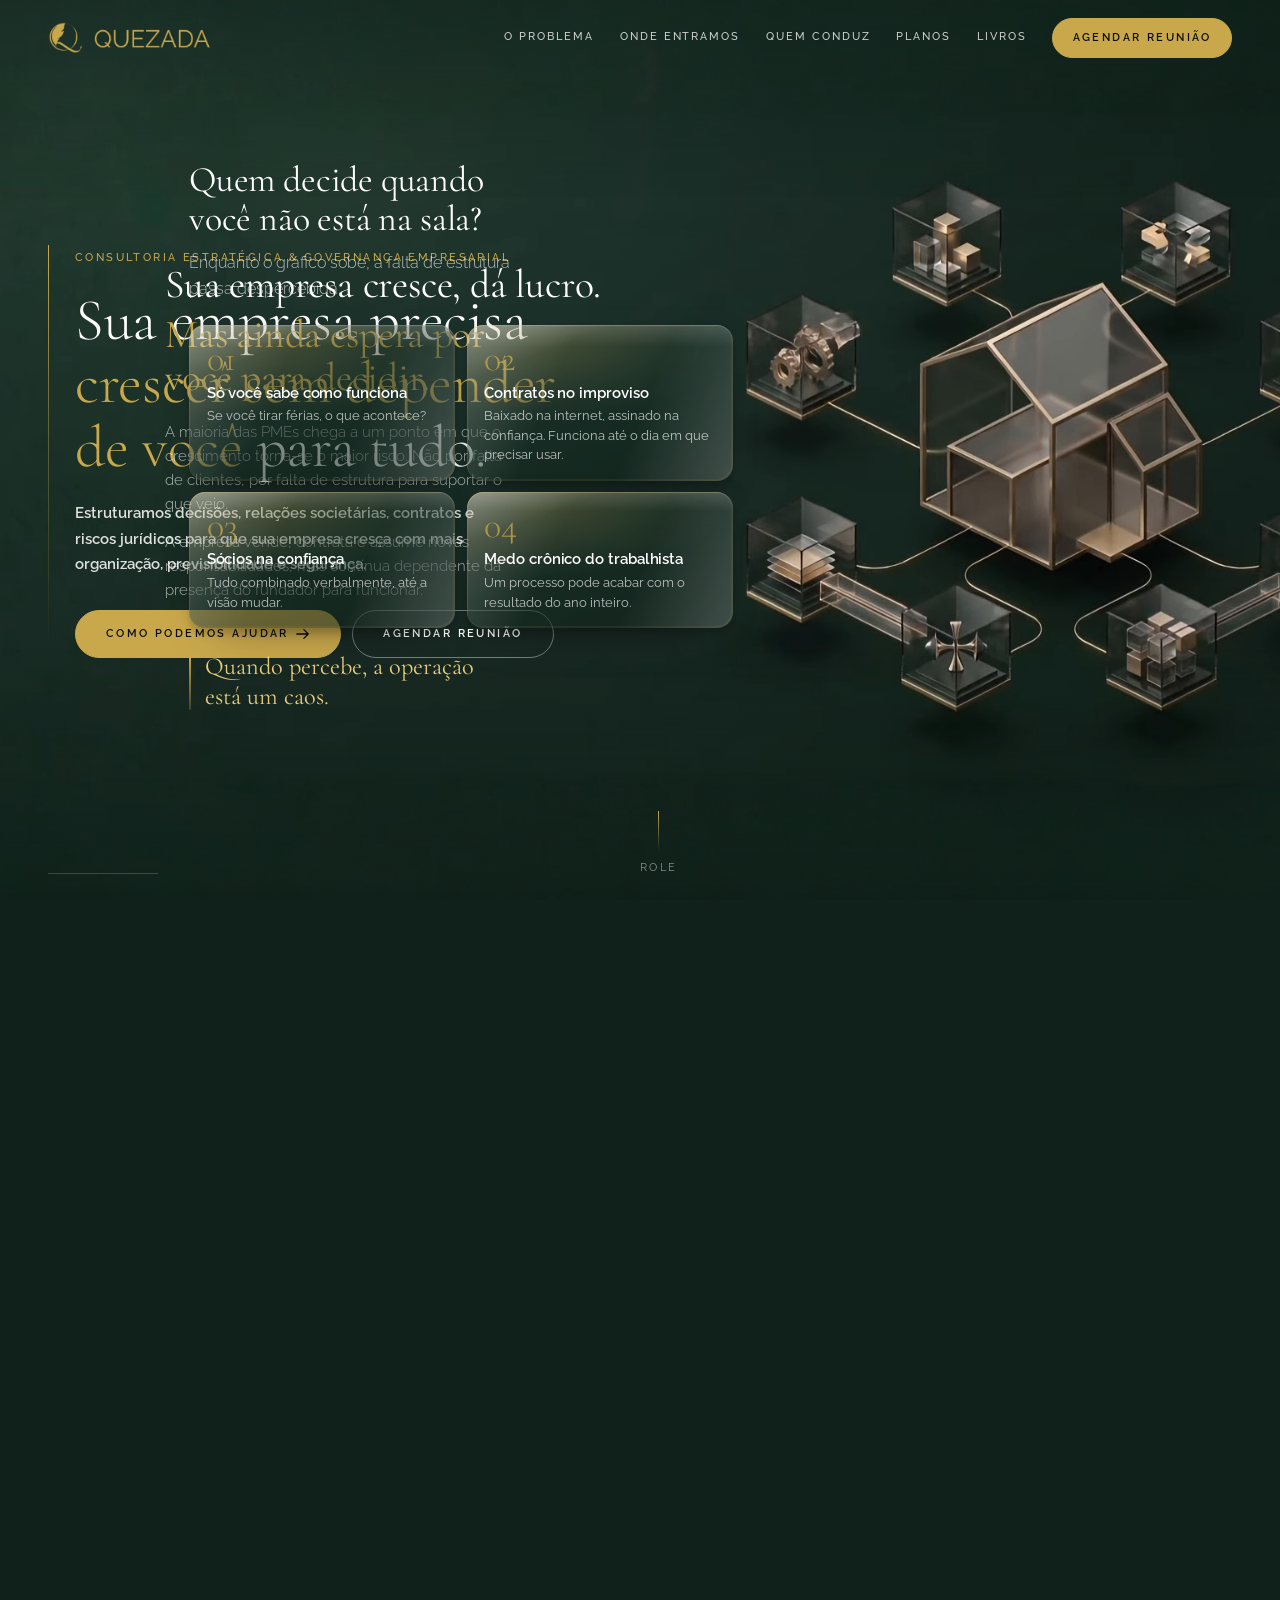
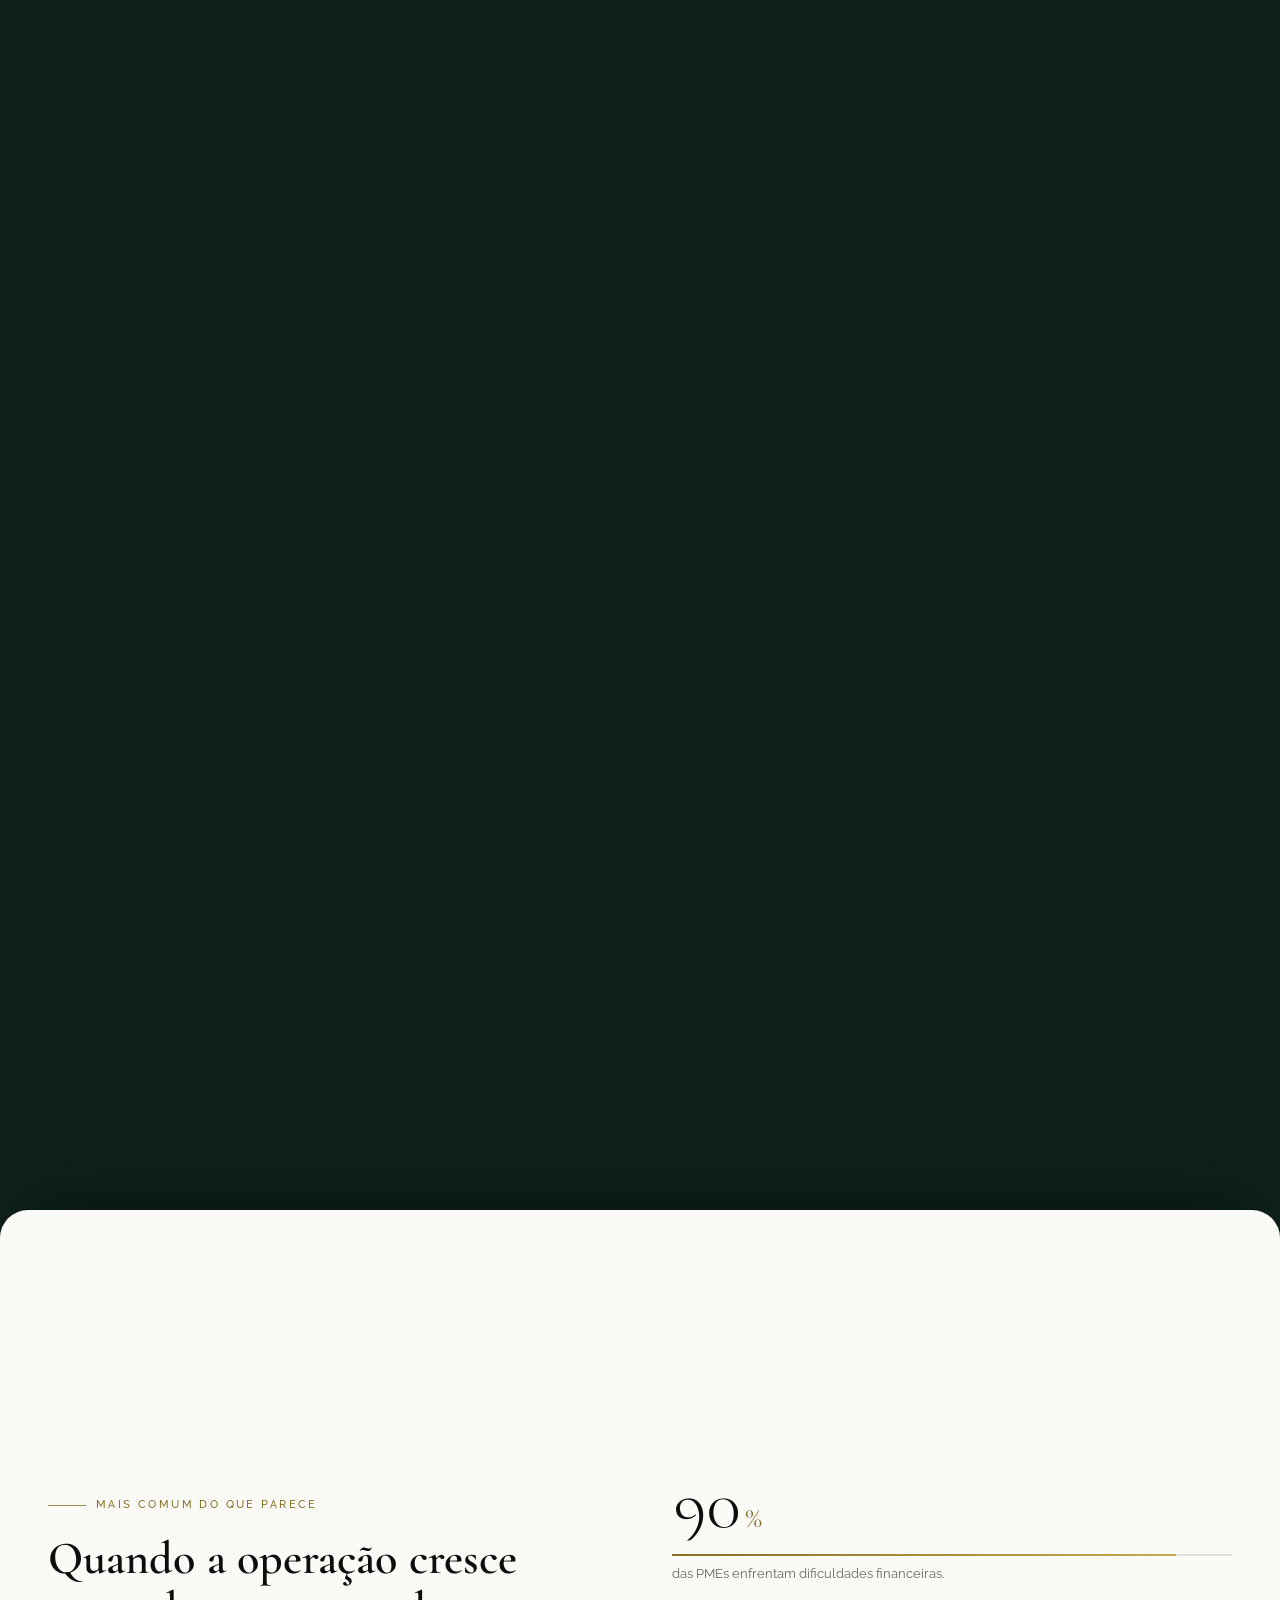
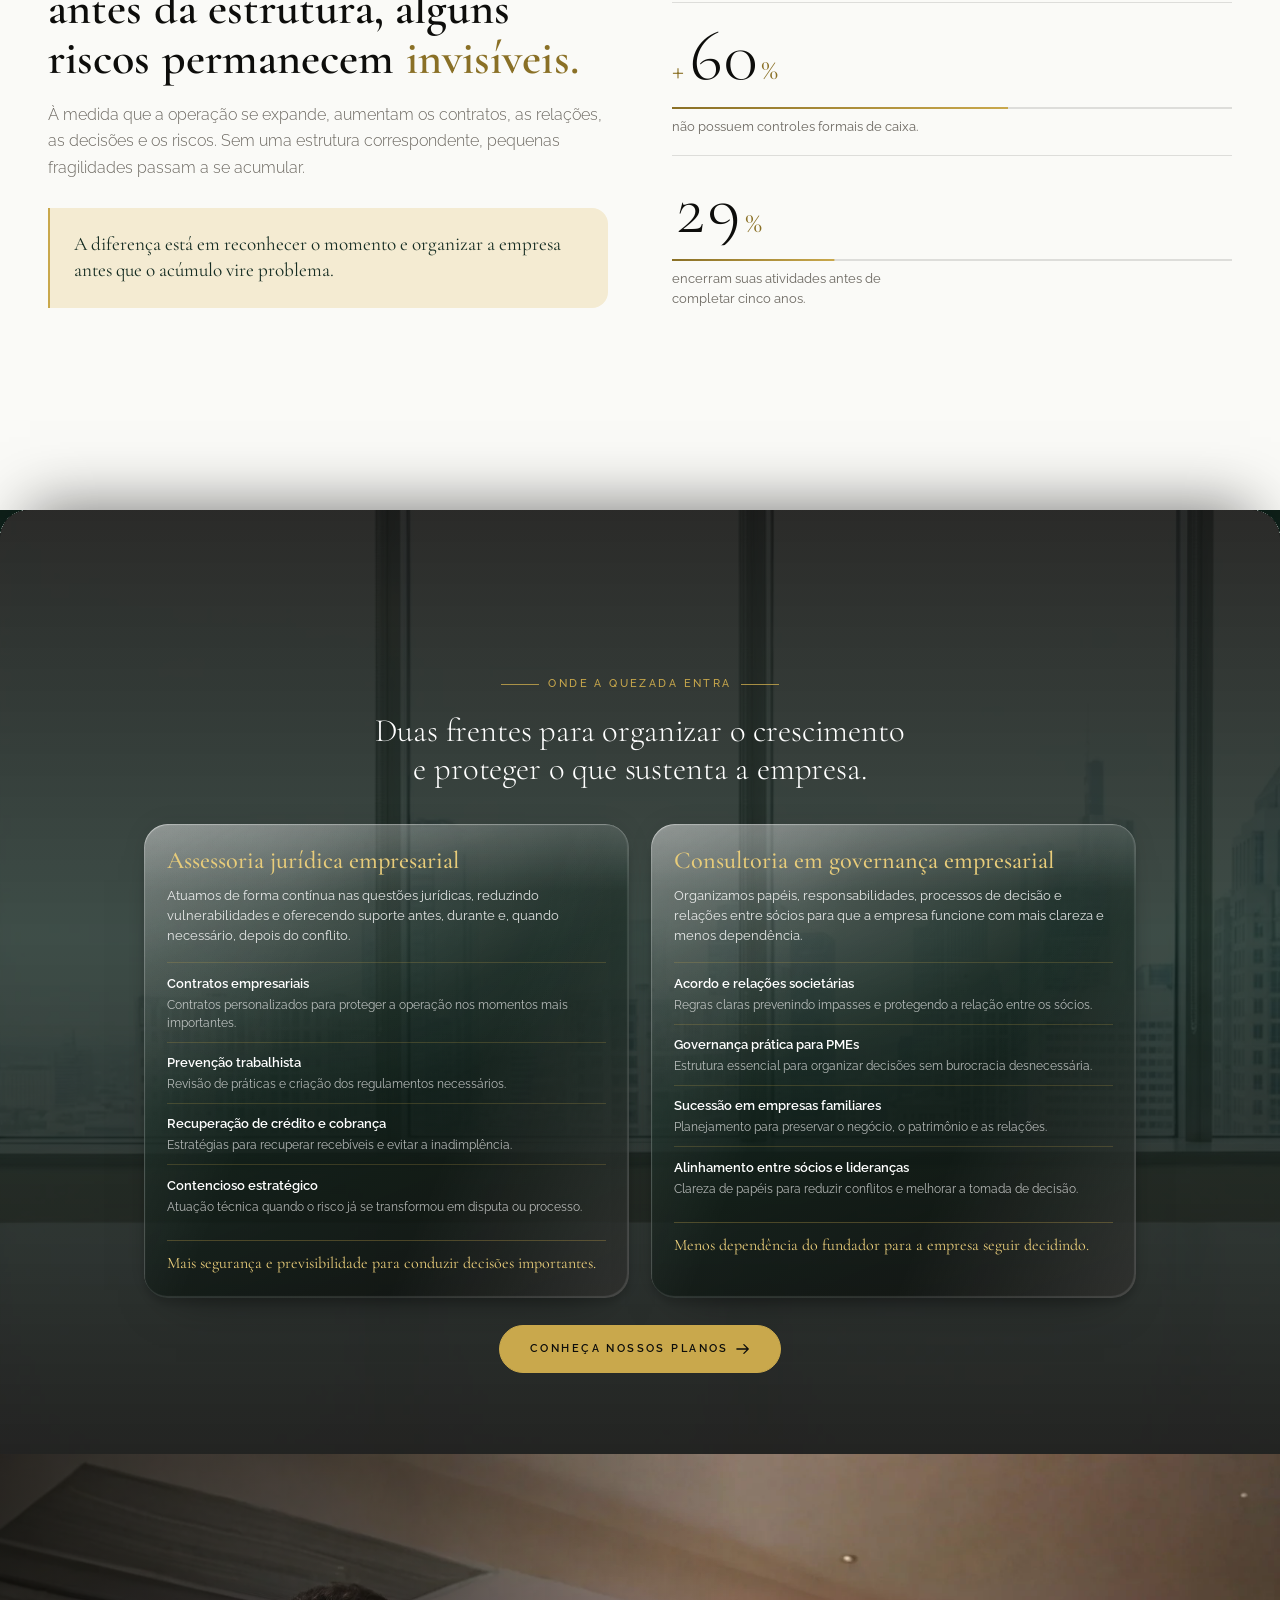
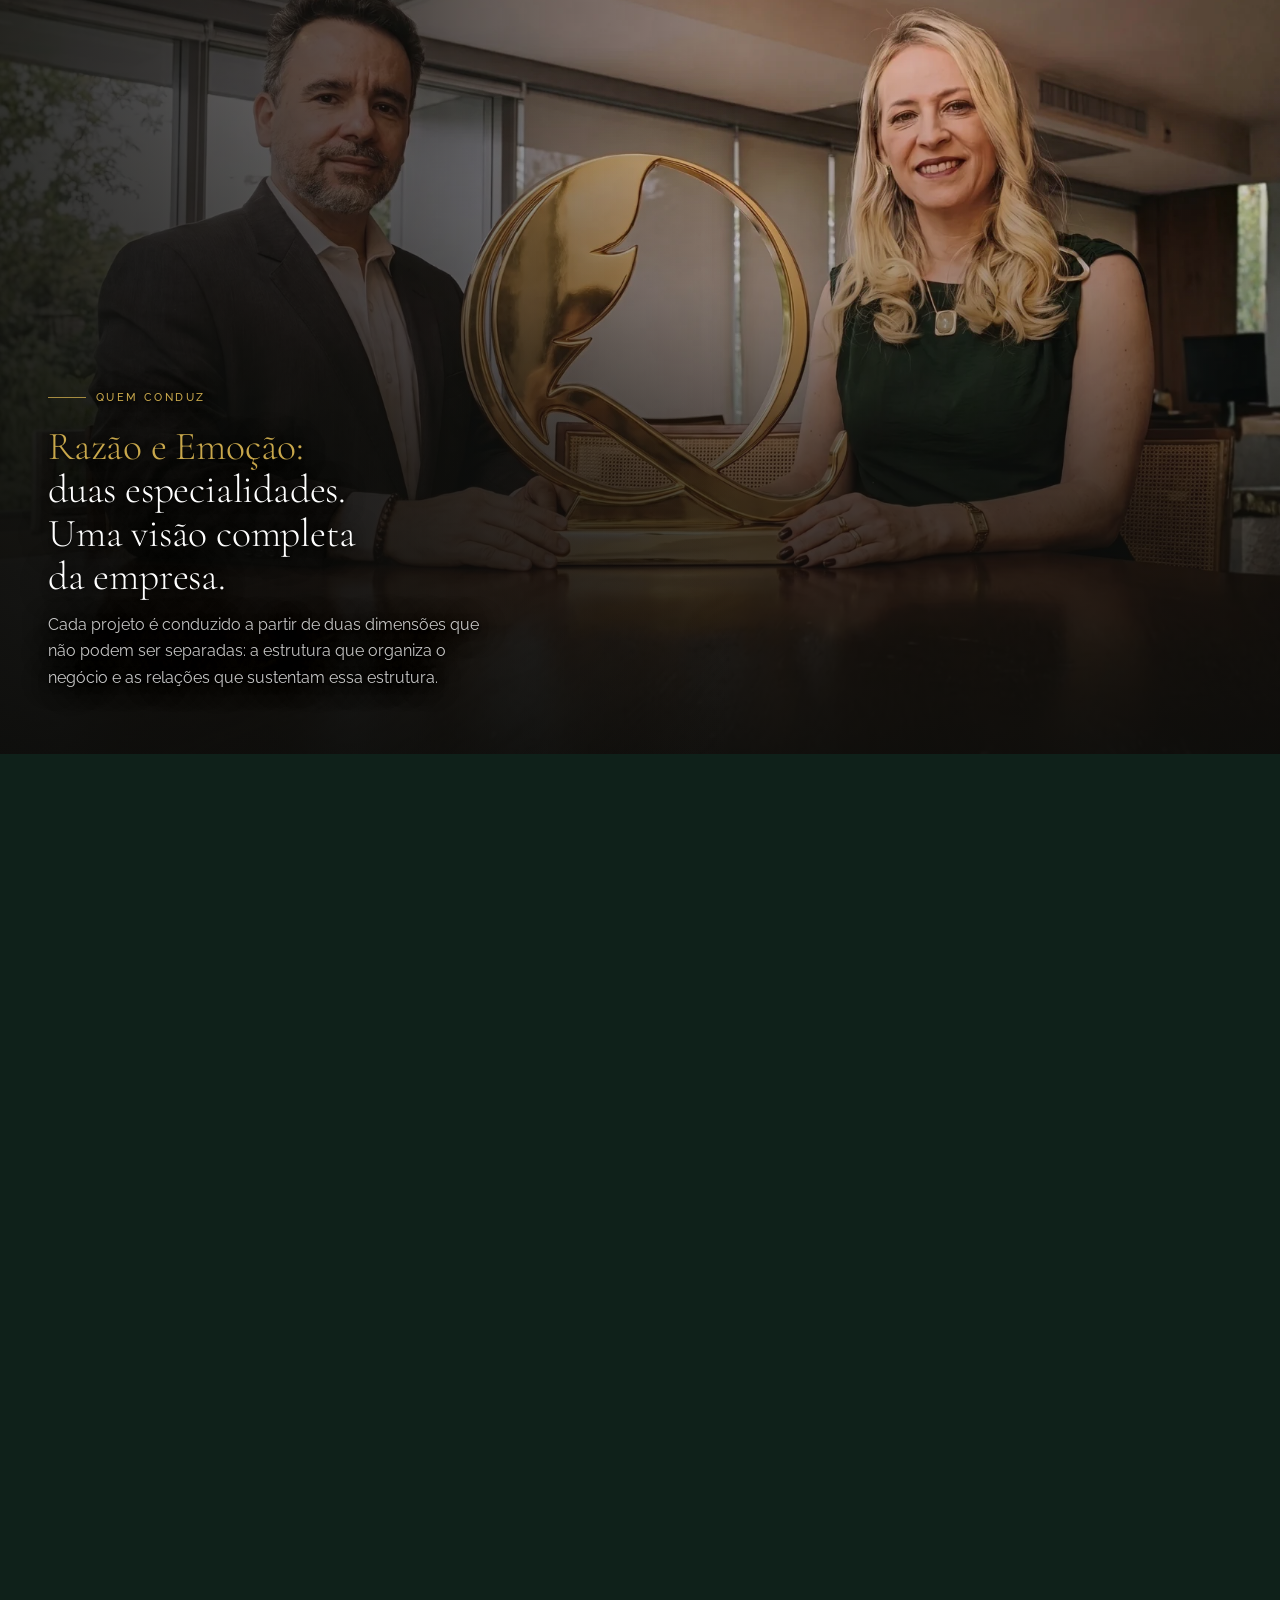
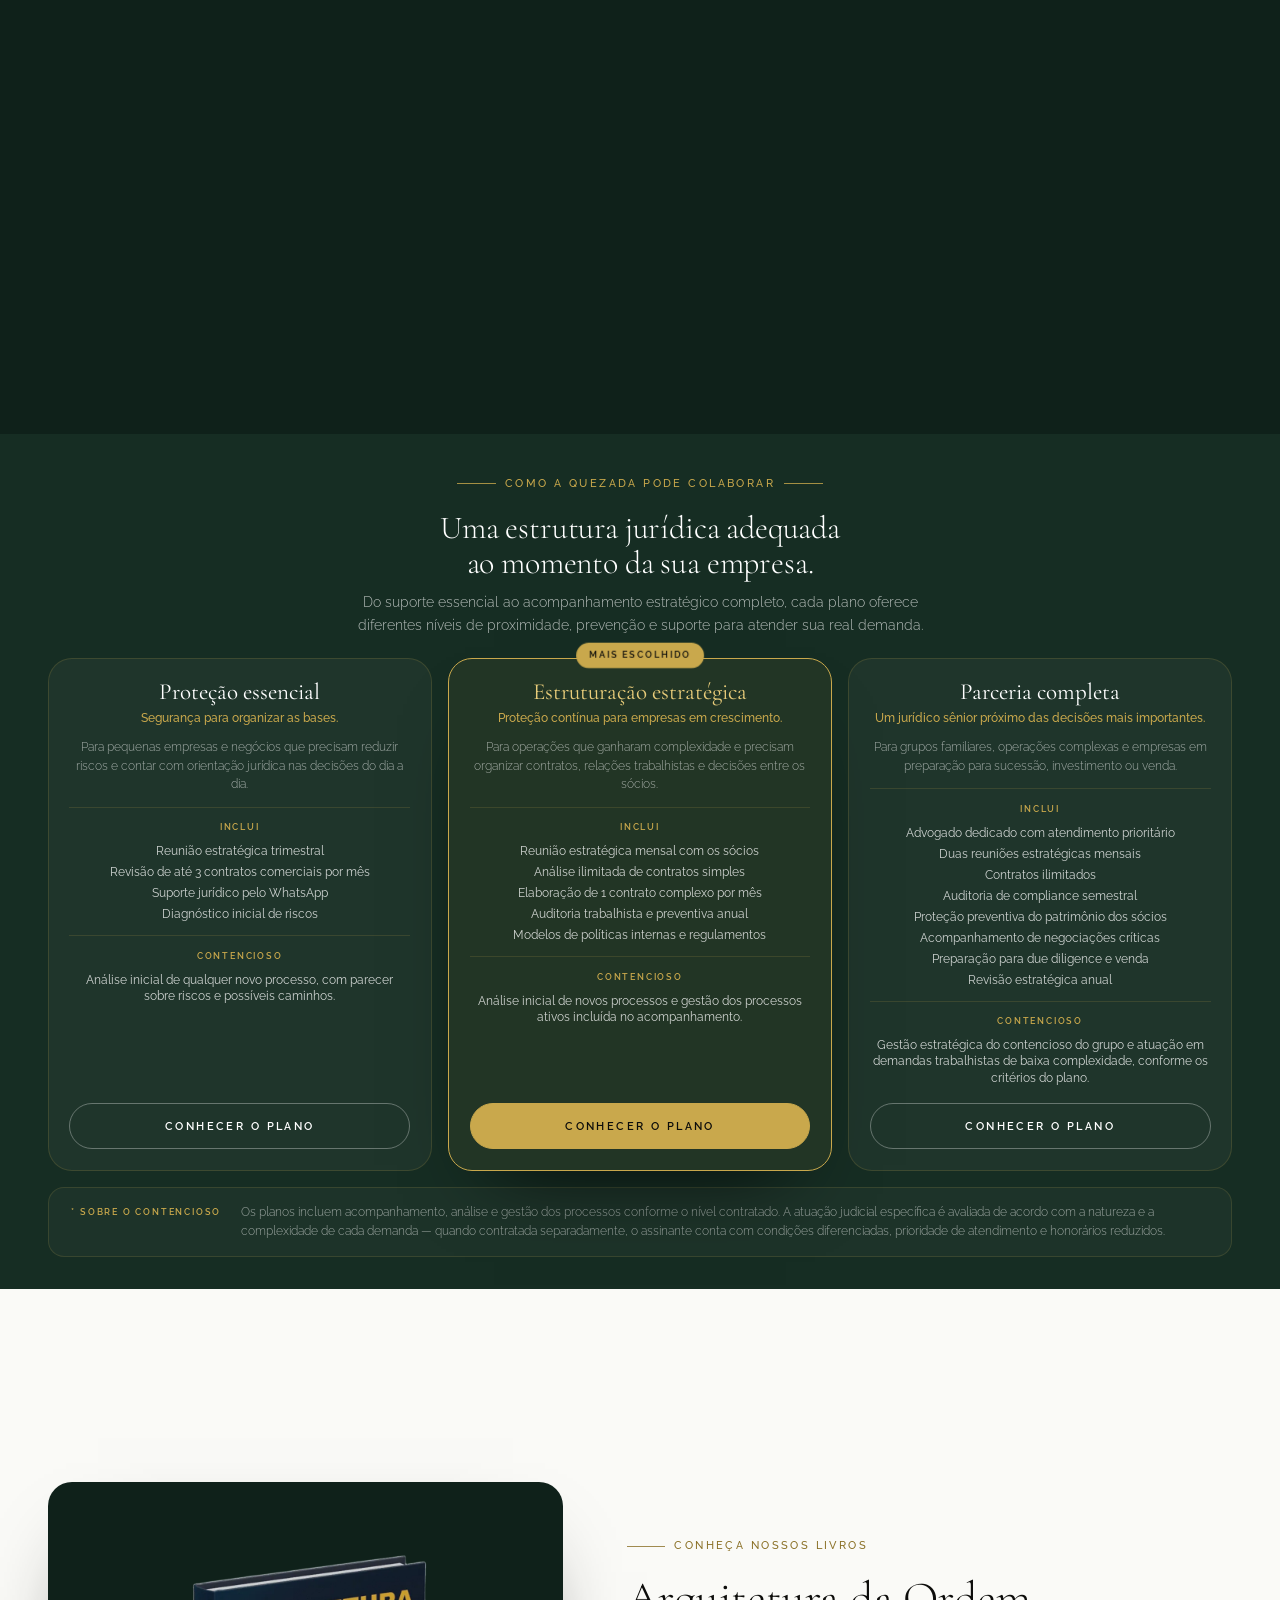
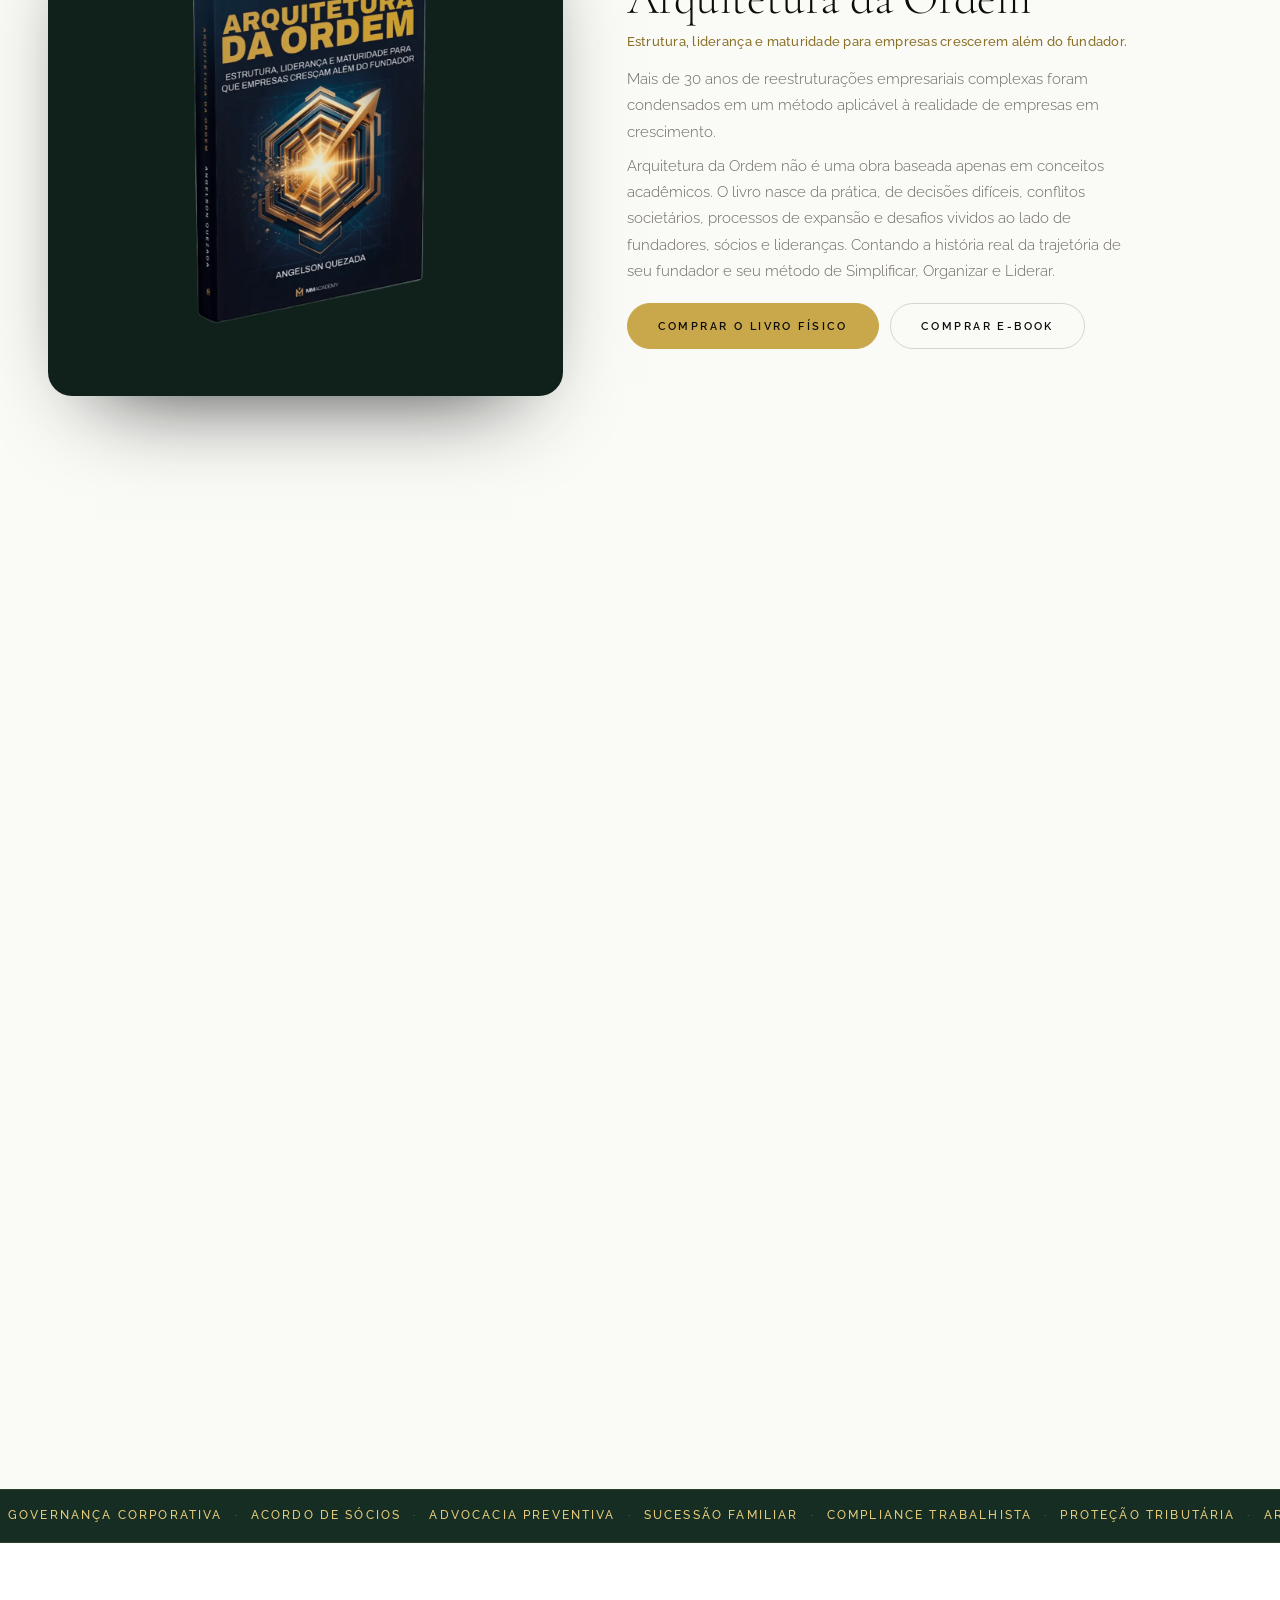
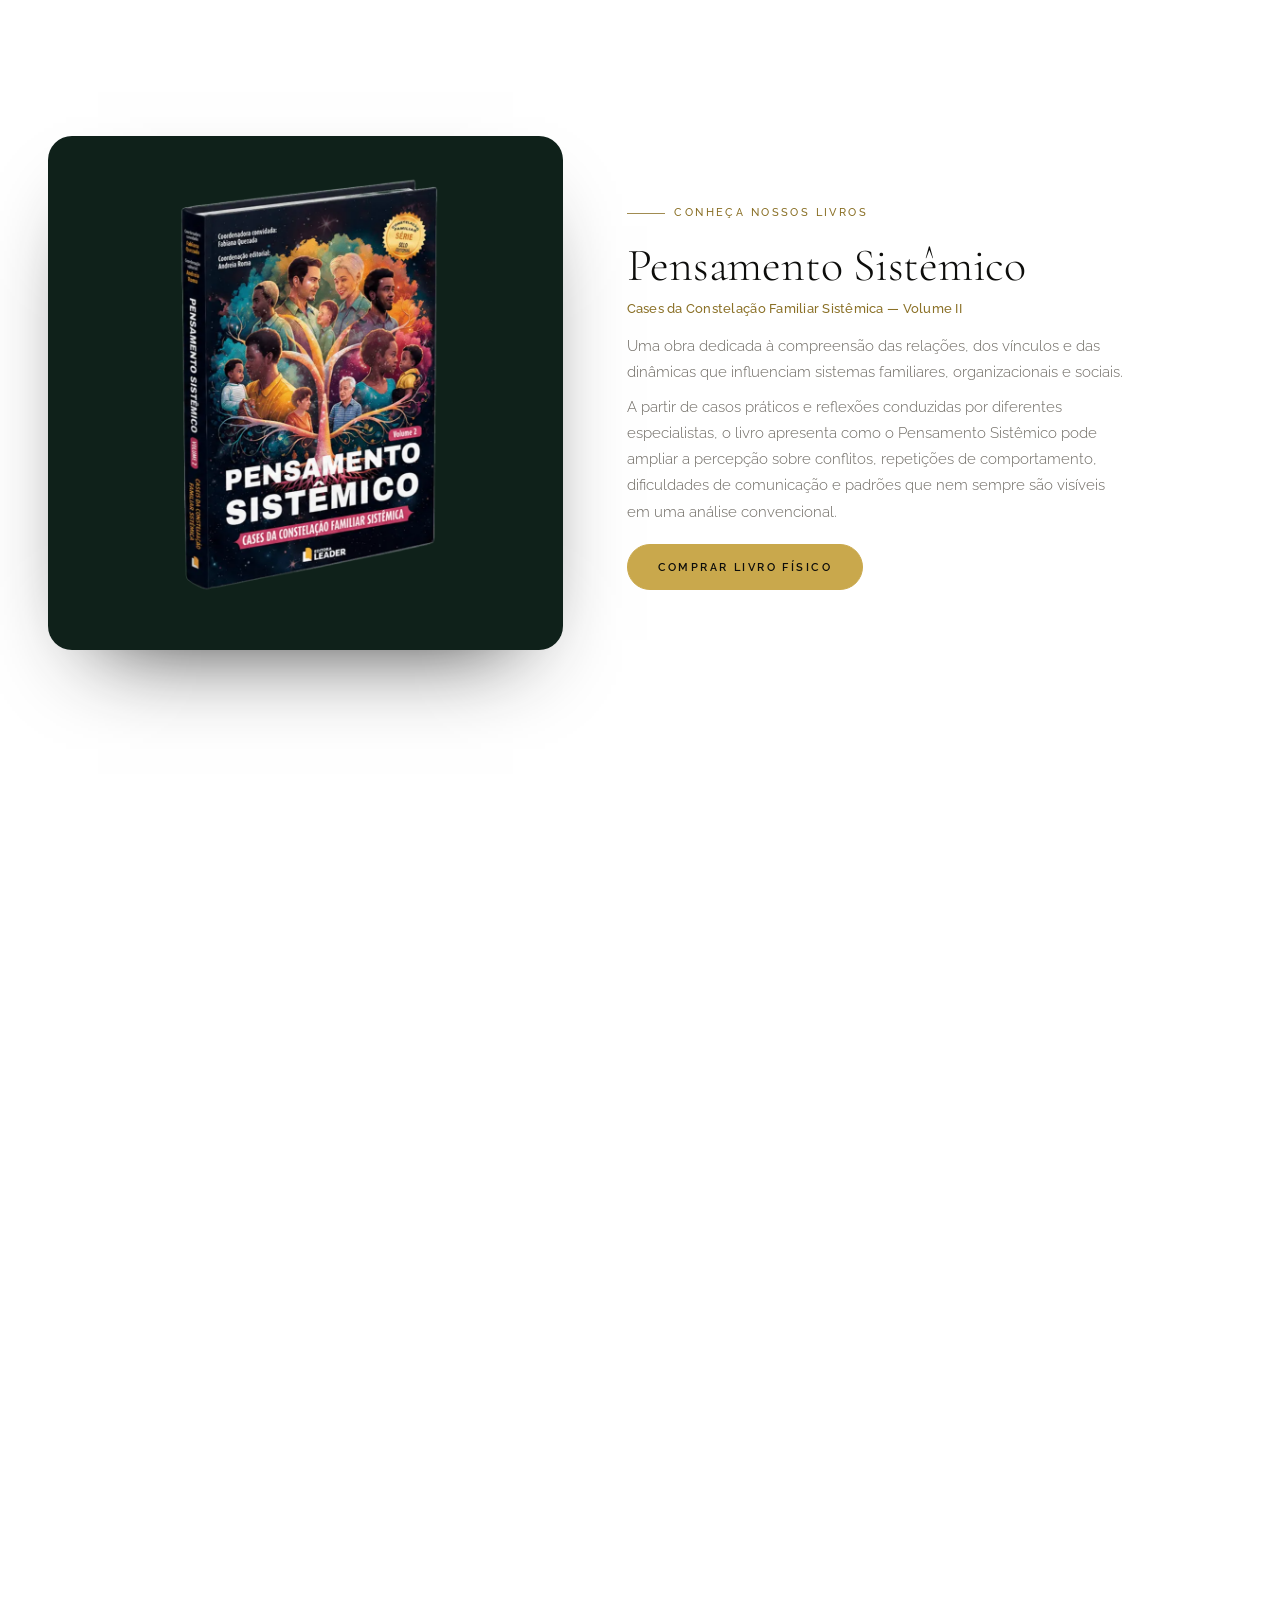
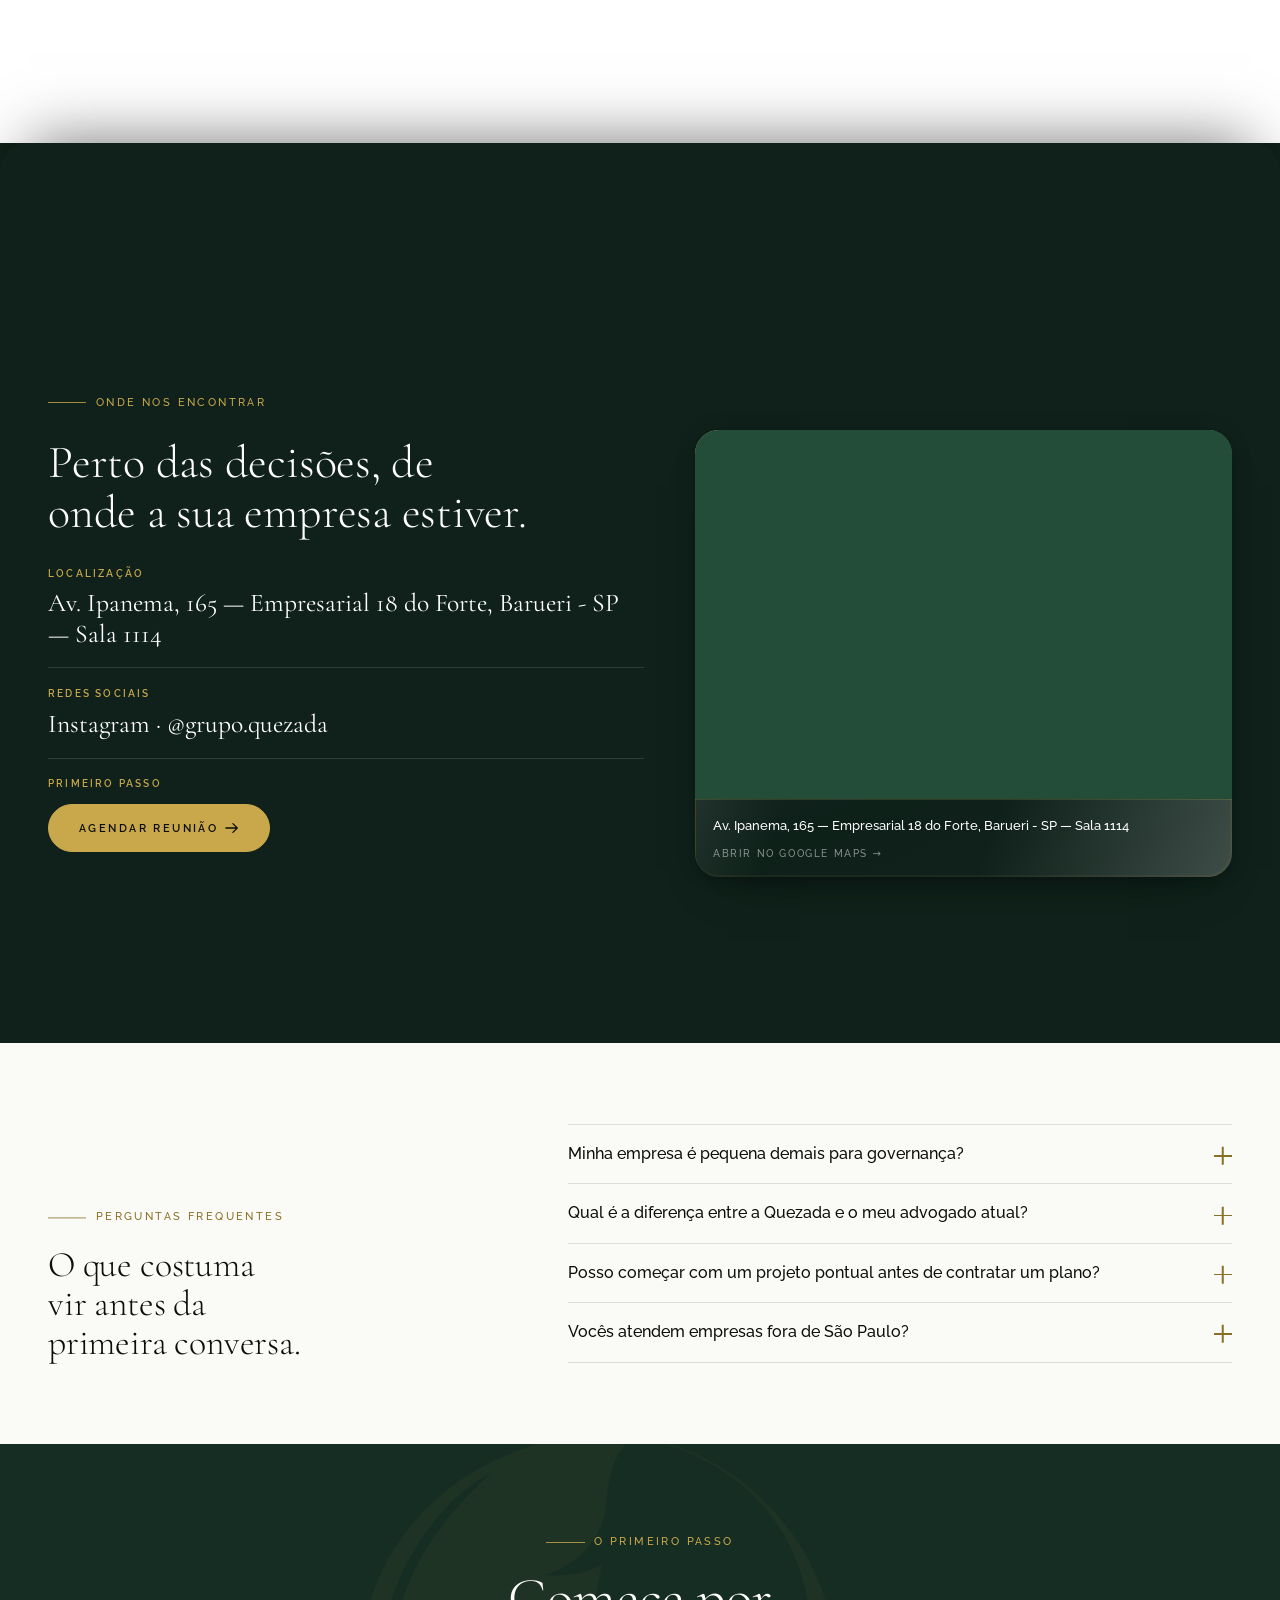
==== commit 4d9c707d: "fix: devolve o video do hero e desfaz duas regressoes minhas O 2693c8d derrubou a nota de 77 para 62" ====
--- a/index.html
+++ b/index.html
@@ -78,6 +78,7 @@
 <!-- O lockup da marca (24KB comprimidos) sai do caminho critico: media="print"
      faz o navegador baixar sem bloquear a pintura, e o onload devolve a folha
      para valer. Ele so aparece no menu mobile fechado e no rodape. -->
+<link rel="stylesheet" href="css/logo-lockup.css" media="print" onload="this.media='all'">
 <noscript><link rel="stylesheet" href="css/logo-lockup.css"></noscript>
 
 <!-- `defer` no head, e nao <script> solto no fim do body: o navegador comeca a
@@ -170,8 +171,8 @@
     <img class="scene__layer scene__layer--poster" data-only="lg"
          data-src="assets/img/transicao-poster.webp" alt="" aria-hidden="true">
 
-    <video class="scene__layer scene__layer--hero" data-only="lg" data-live="0,0.16"
-           muted loop playsinline preload="none" aria-hidden="true"
+    <video class="scene__layer" data-only="lg" data-live="0,0.16"
+           autoplay muted loop playsinline preload="auto" aria-hidden="true"
            data-loop-webm="assets/video/hero-estrutura.webm"
            data-loop-mp4="assets/video/hero-estrutura.mp4"></video>
 
@@ -210,8 +211,8 @@
     <img class="scene__layer scene__layer--poster" data-only="sm"
          data-src="assets/img/hero-resp-poster.webp" alt="" aria-hidden="true">
 
-    <video class="scene__layer scene__layer--hero" data-only="sm" data-live="0,0.12"
-           muted loop playsinline preload="none" aria-hidden="true"
+    <video class="scene__layer" data-only="sm" data-live="0,0.12"
+           autoplay muted loop playsinline preload="auto" aria-hidden="true"
            data-loop-webm="assets/video/hero-responsivo.webm"
            data-loop-mp4="assets/video/hero-responsivo.mp4"></video>
 
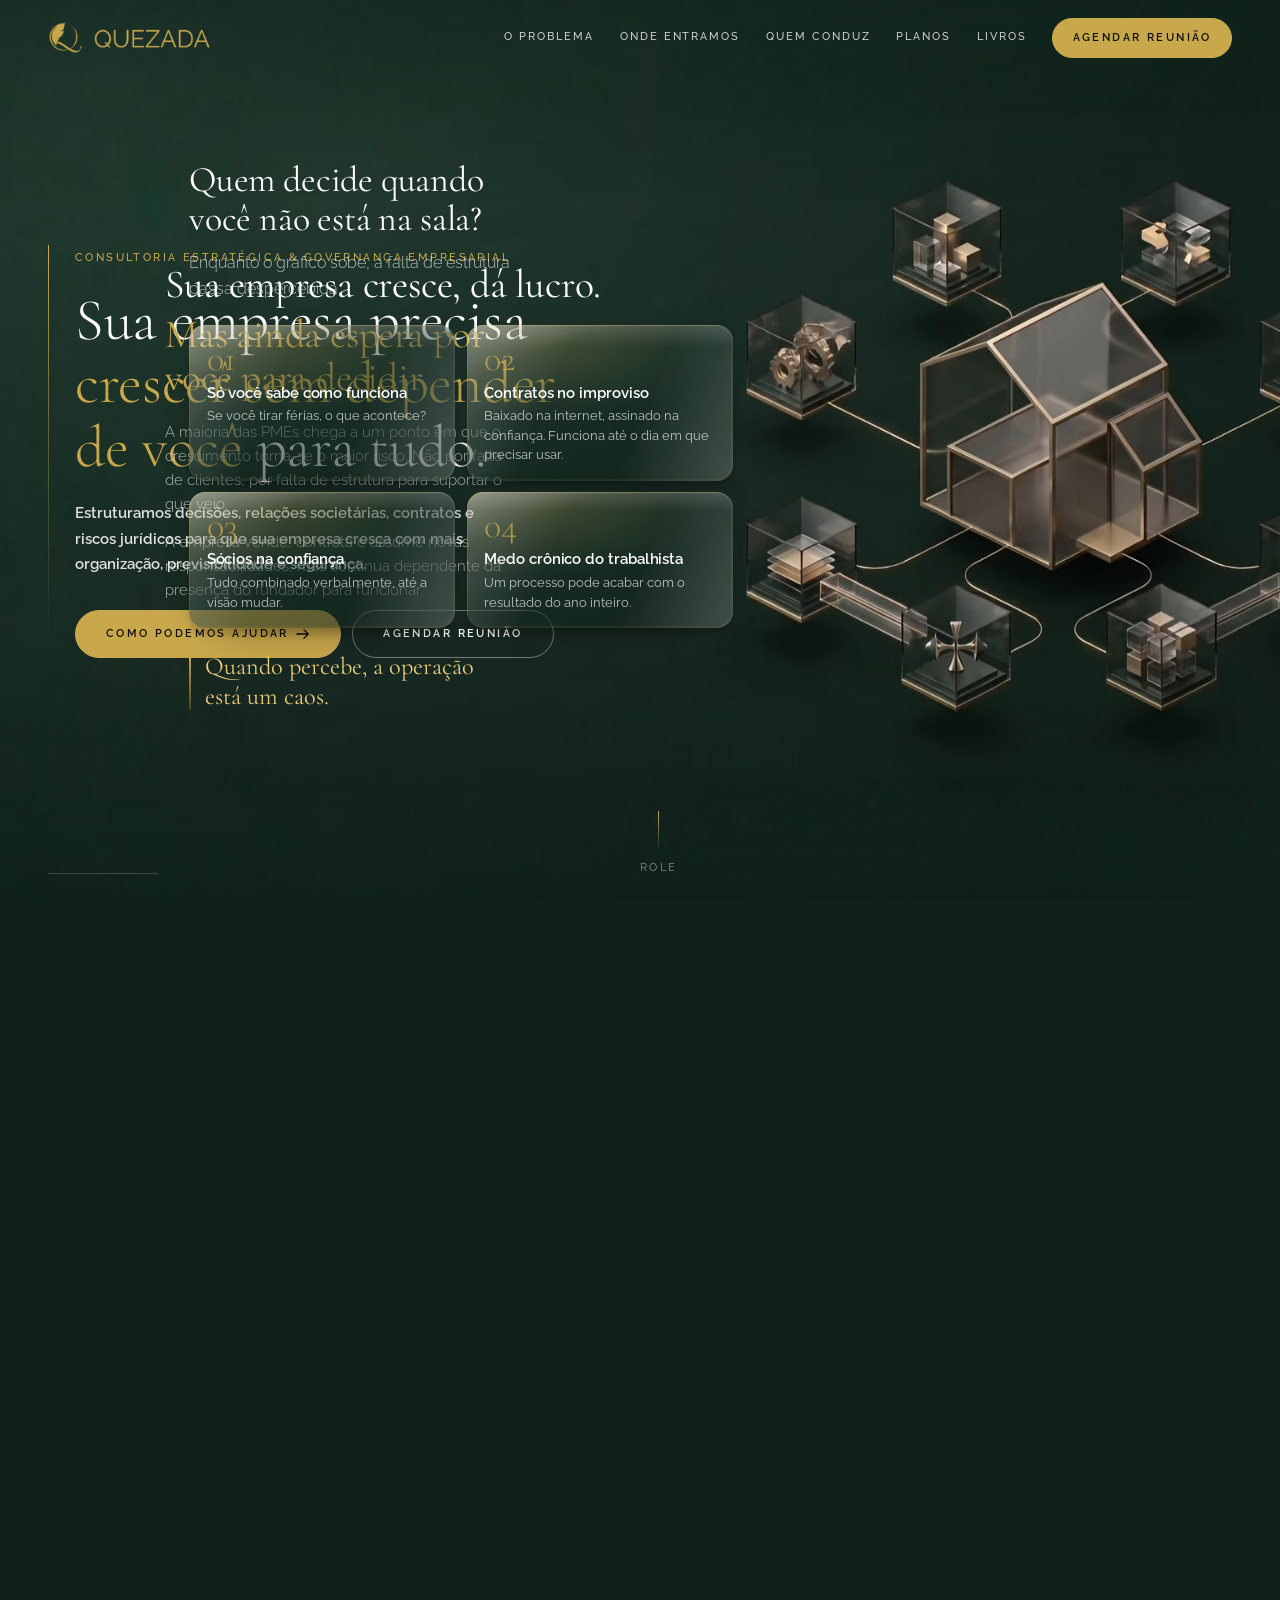
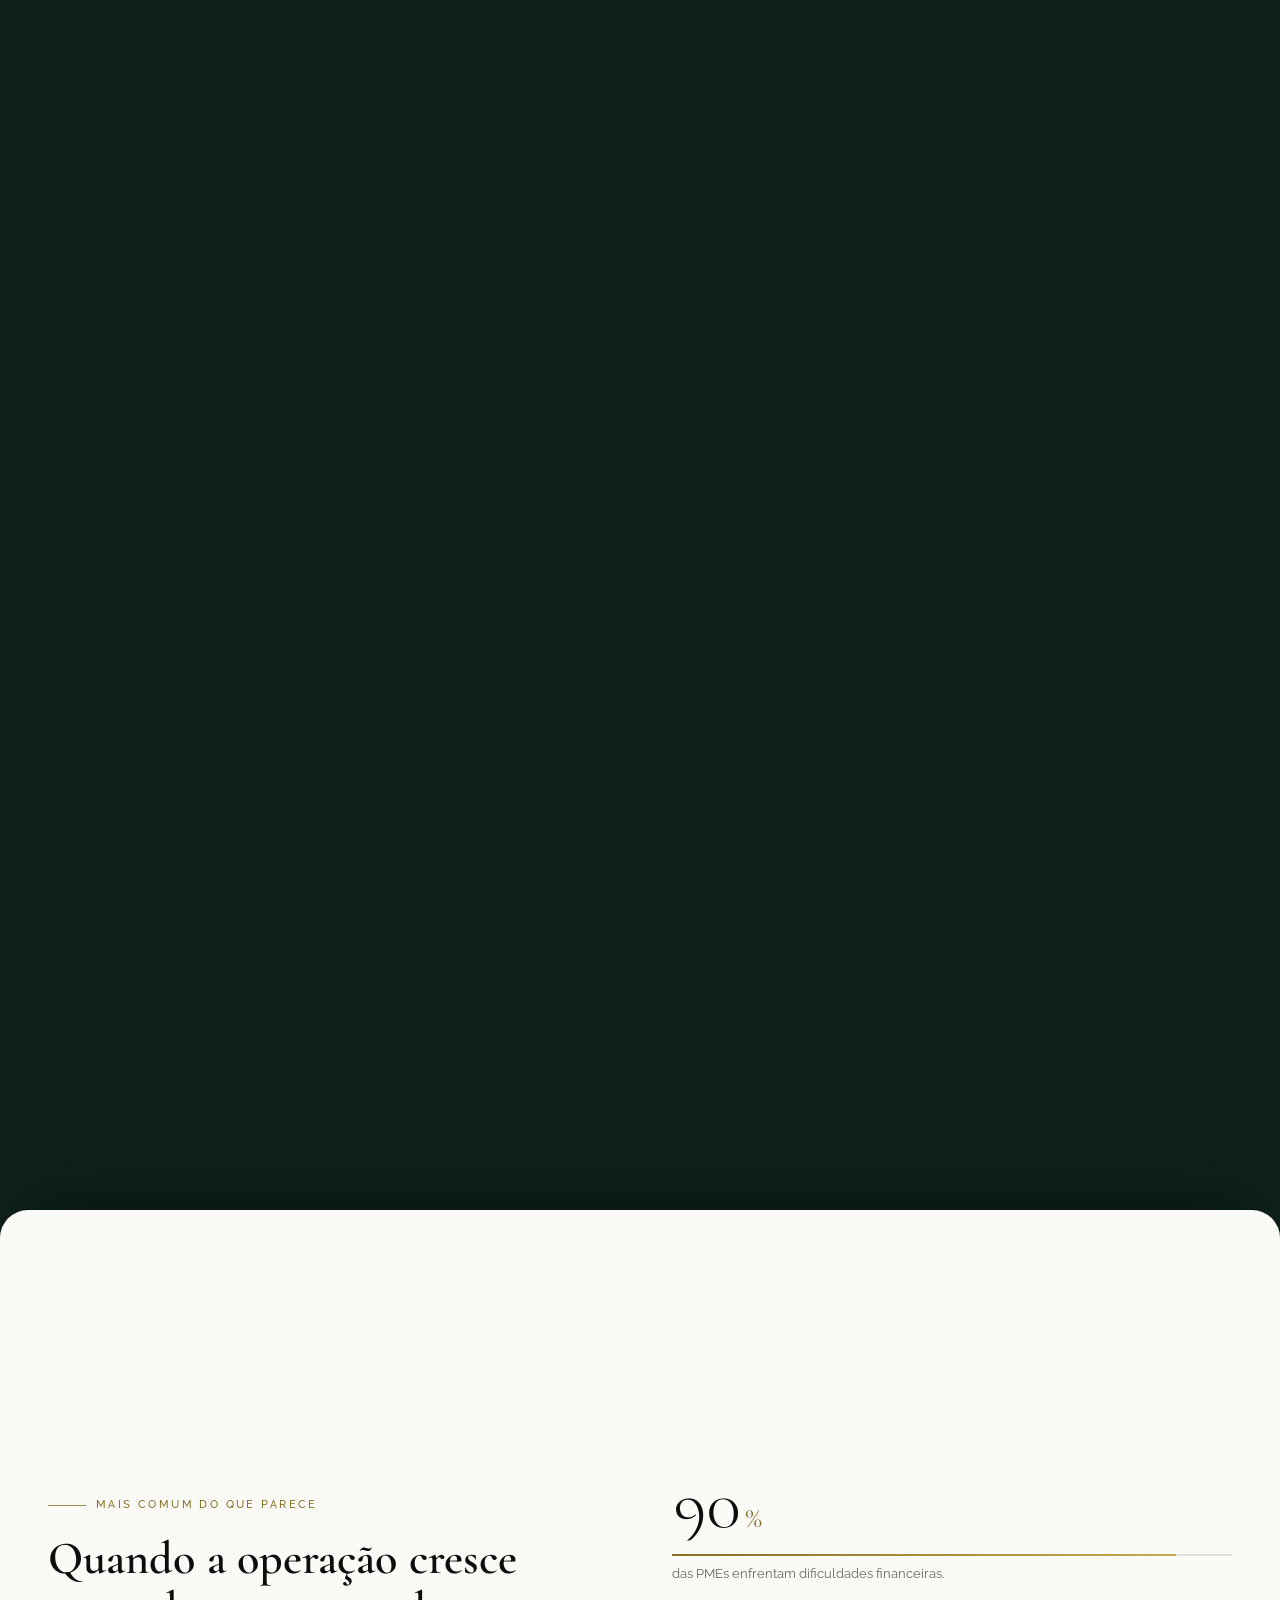
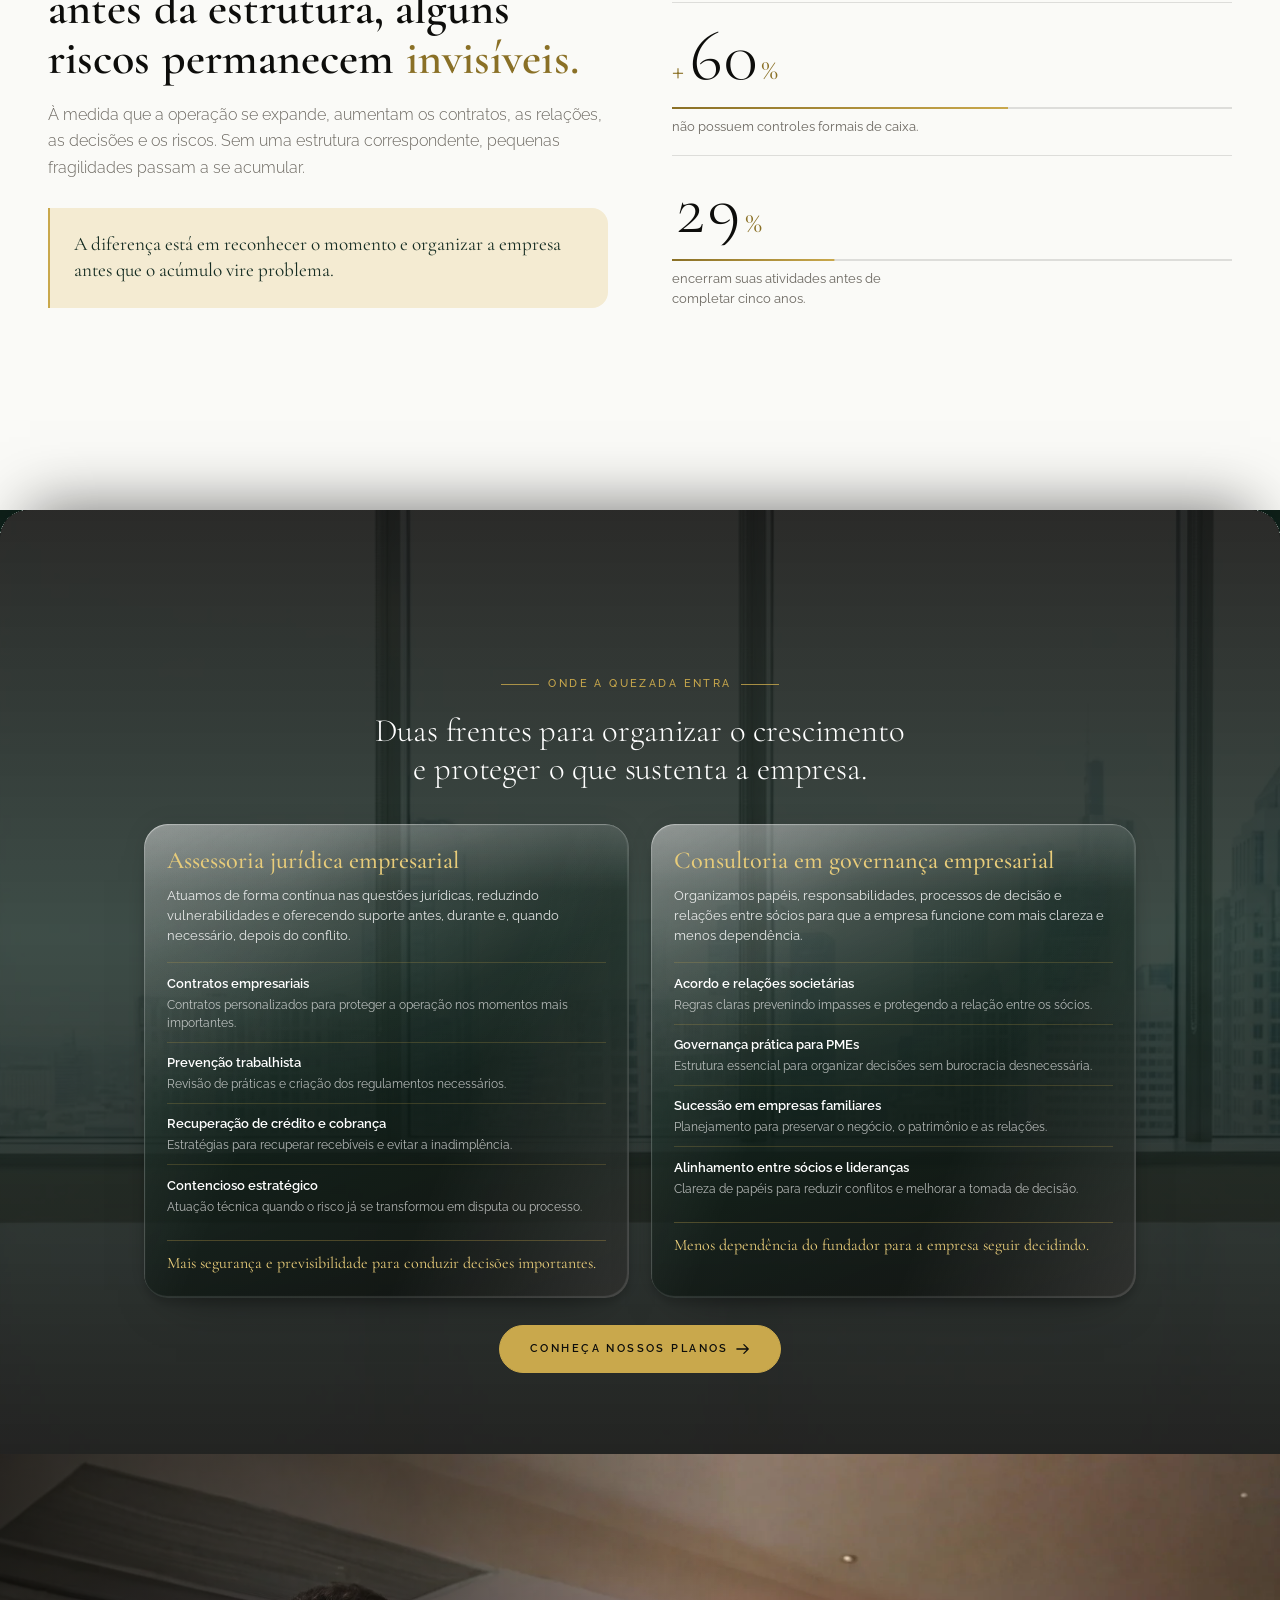
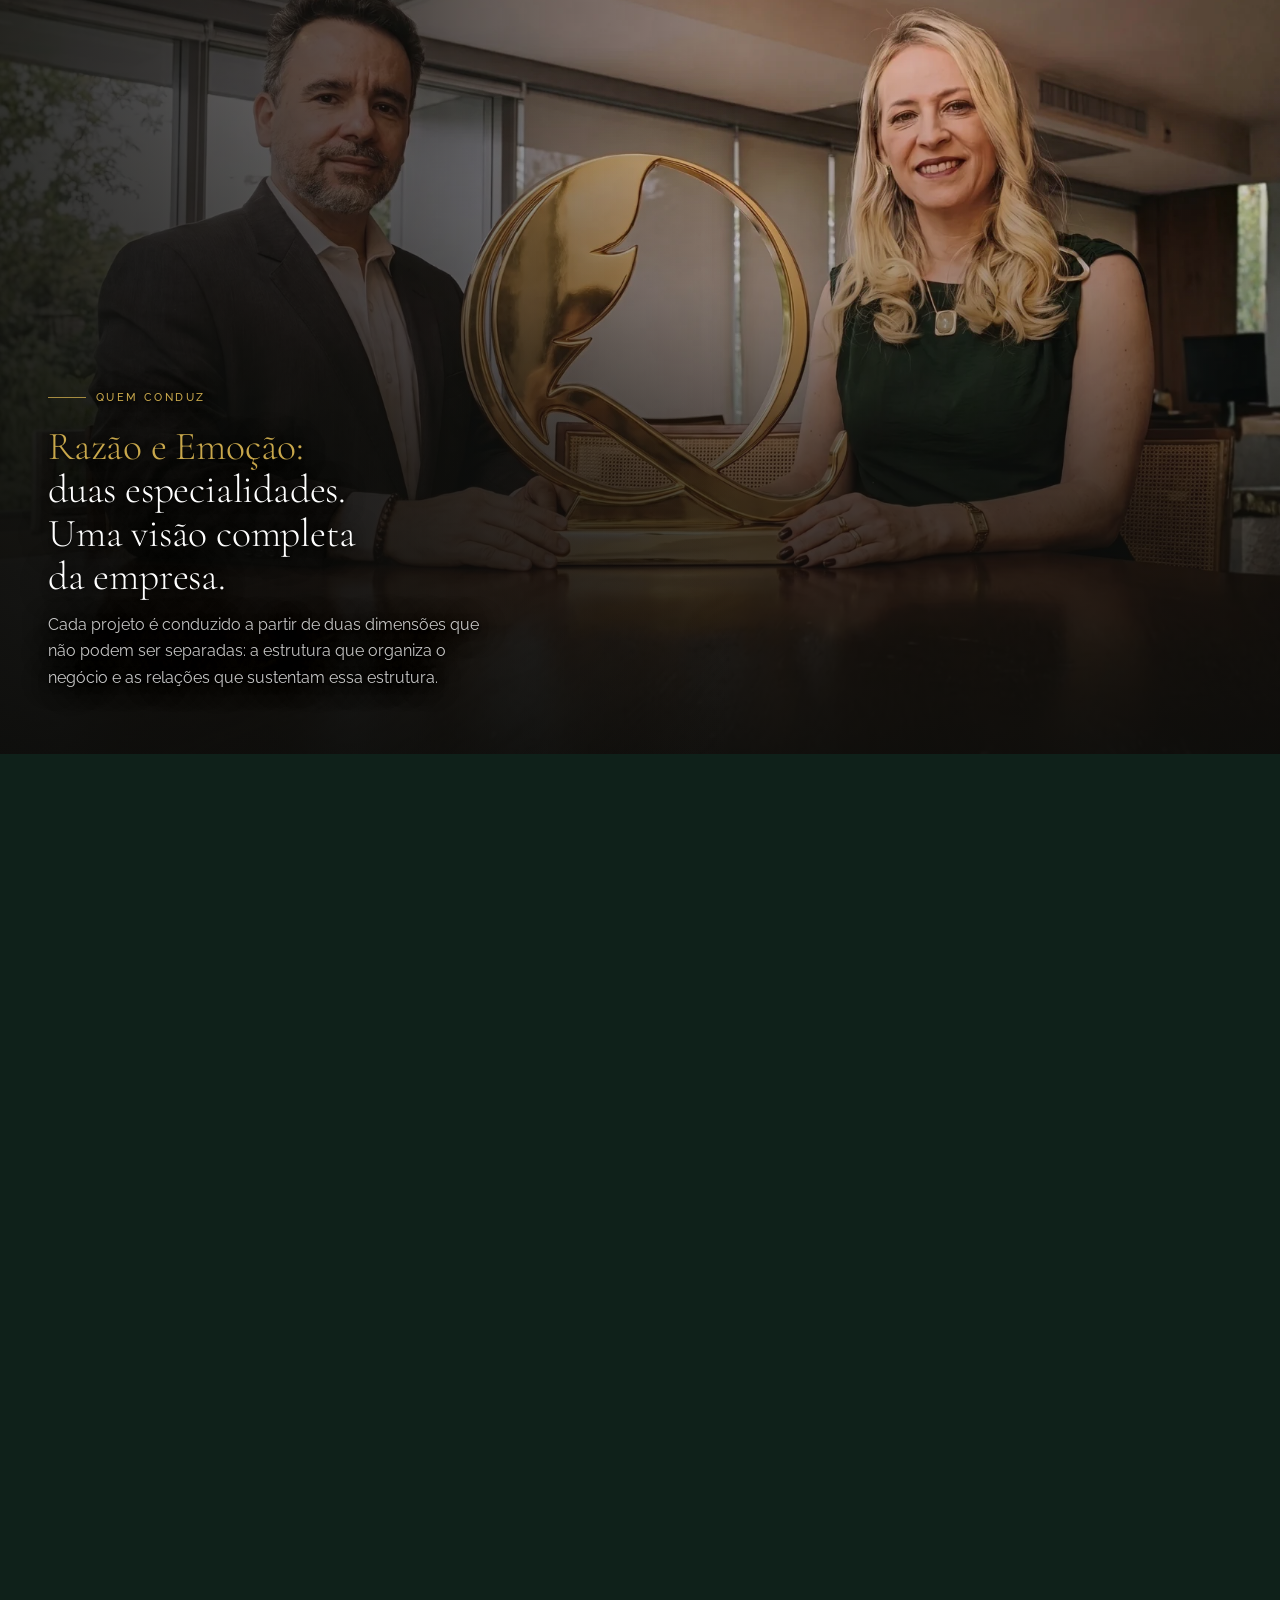
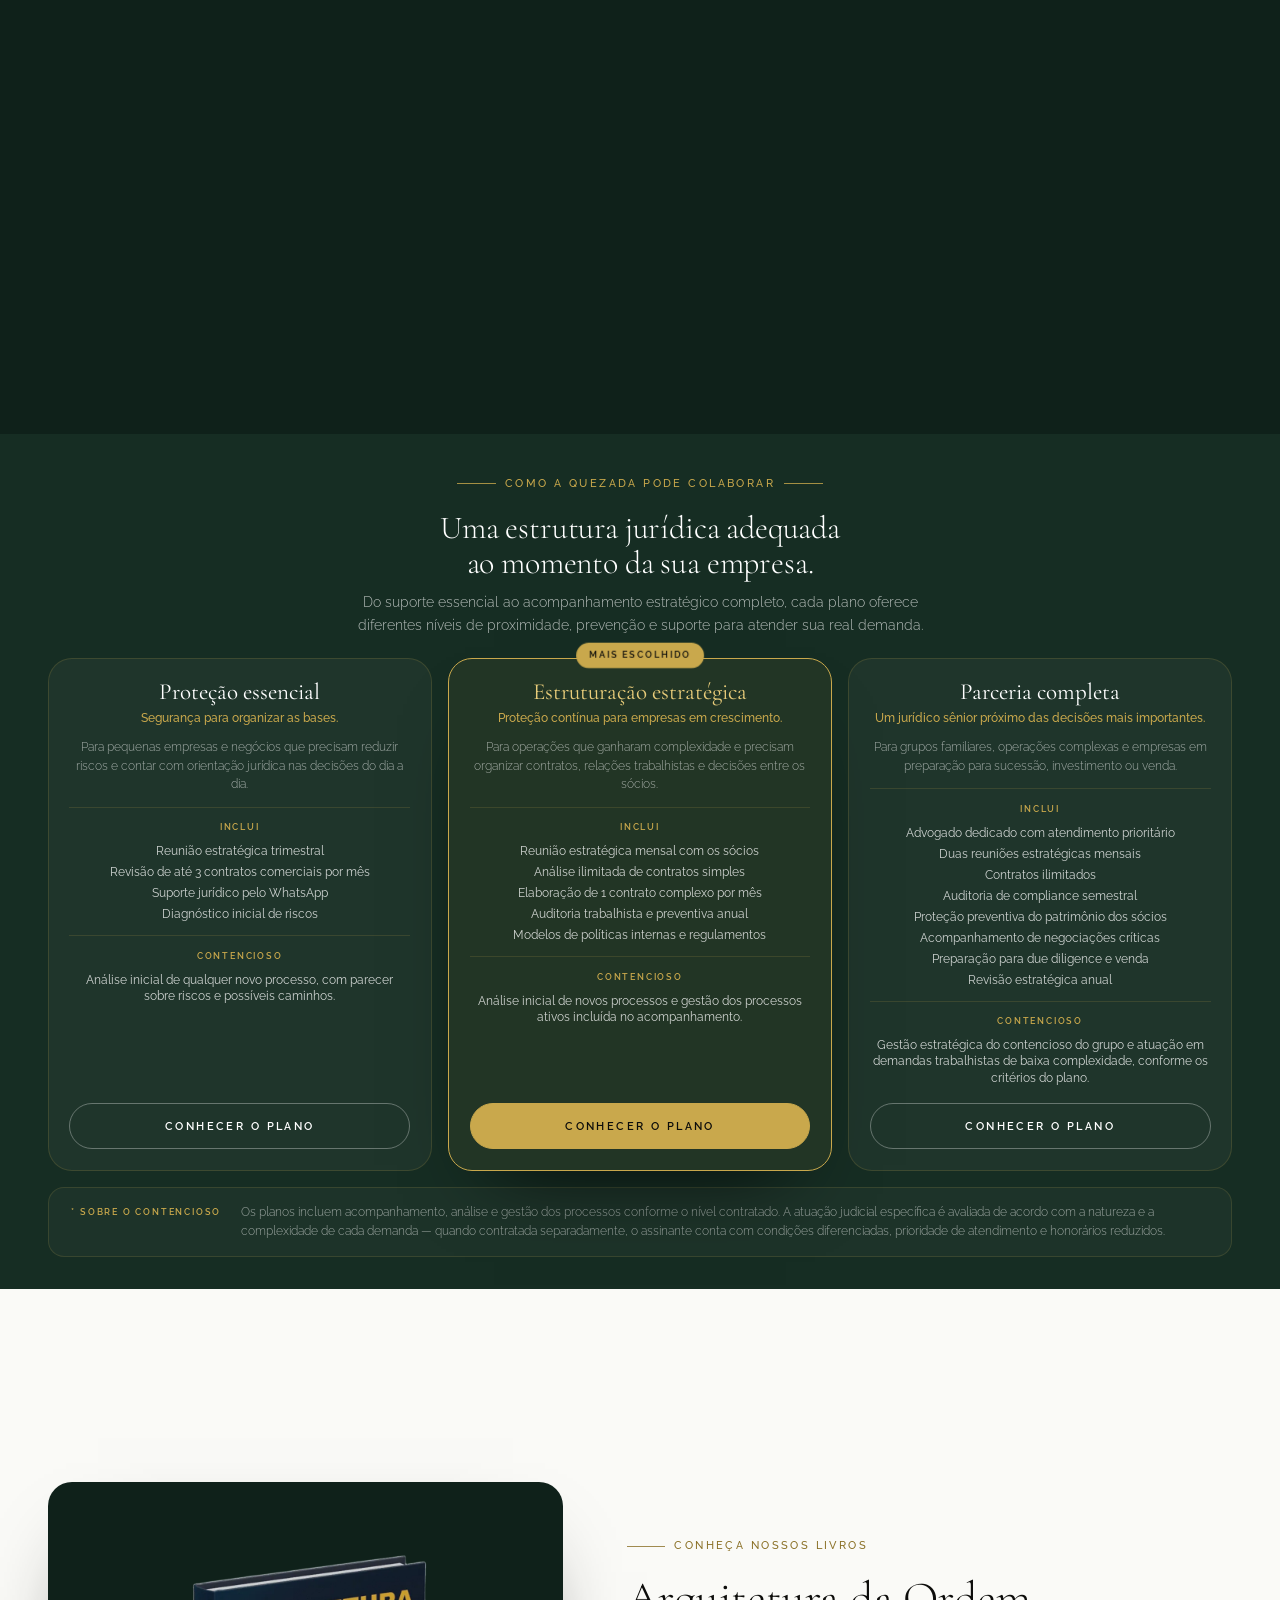
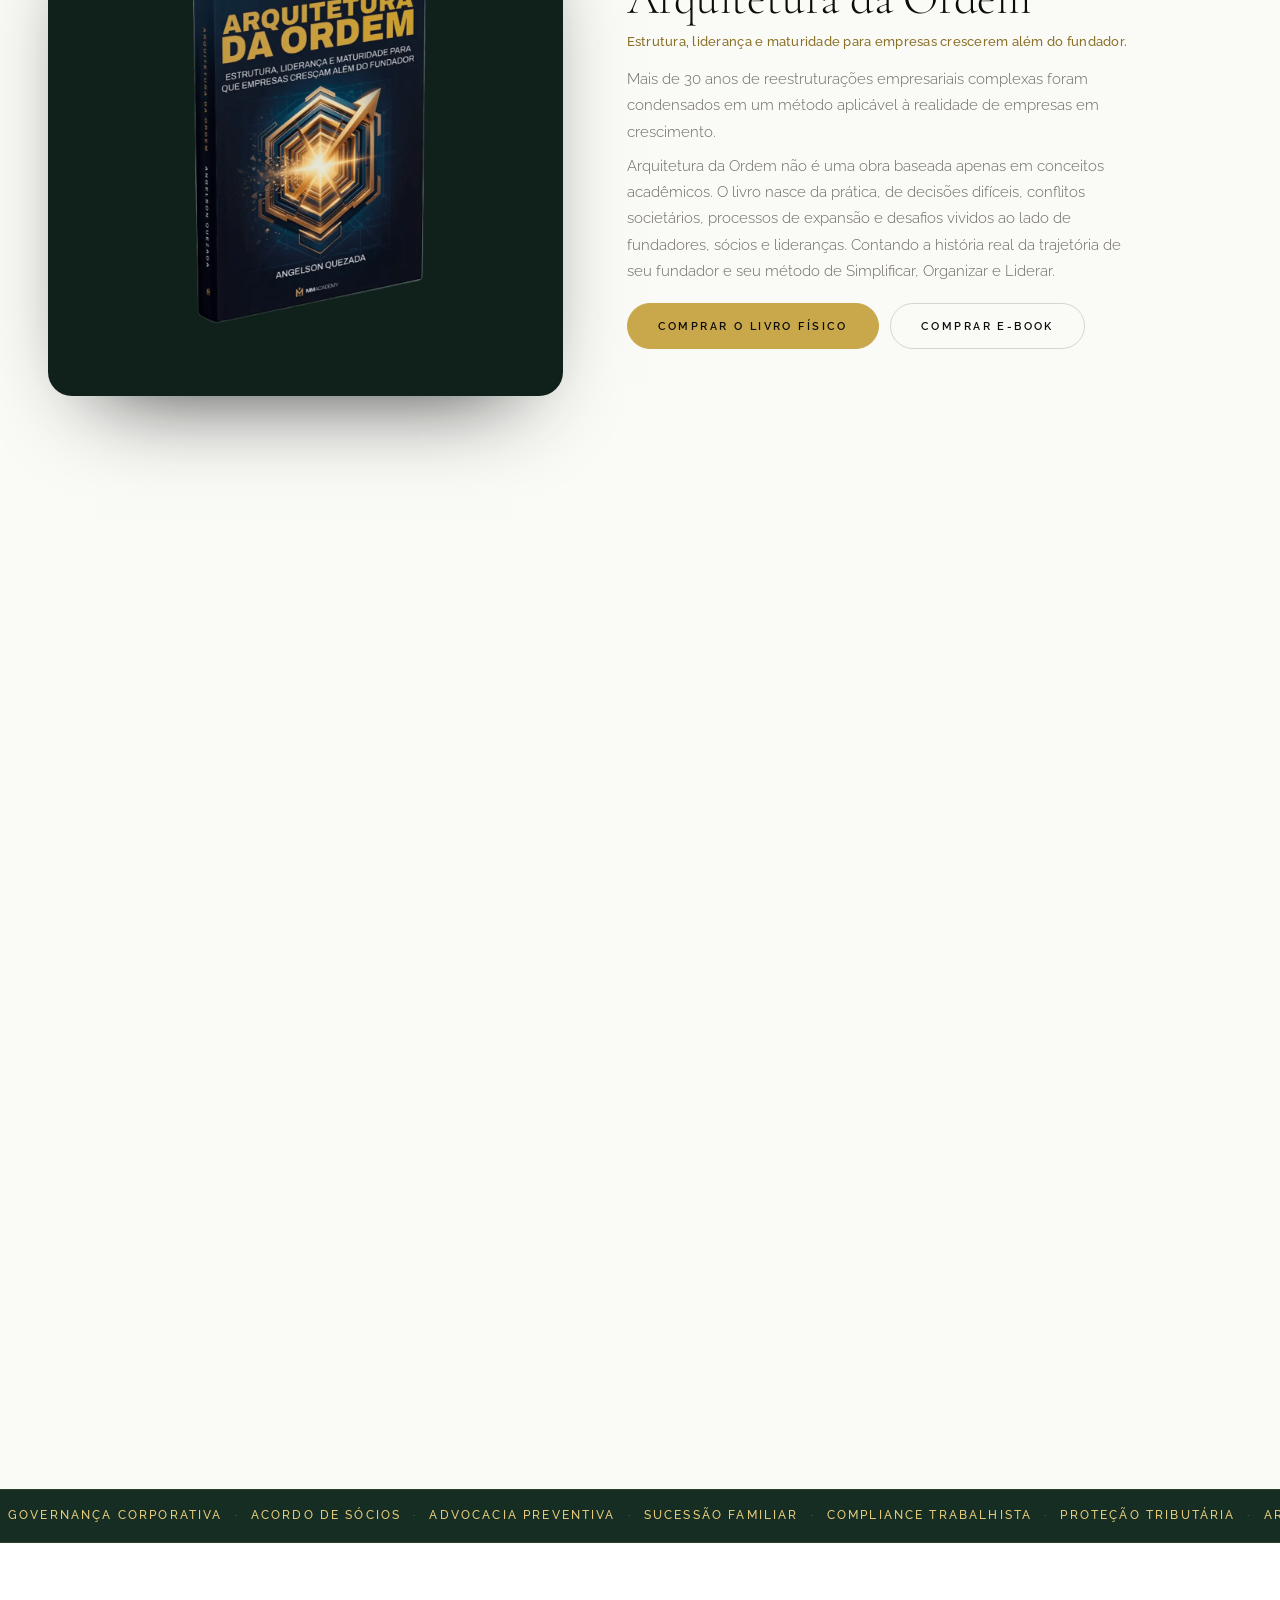
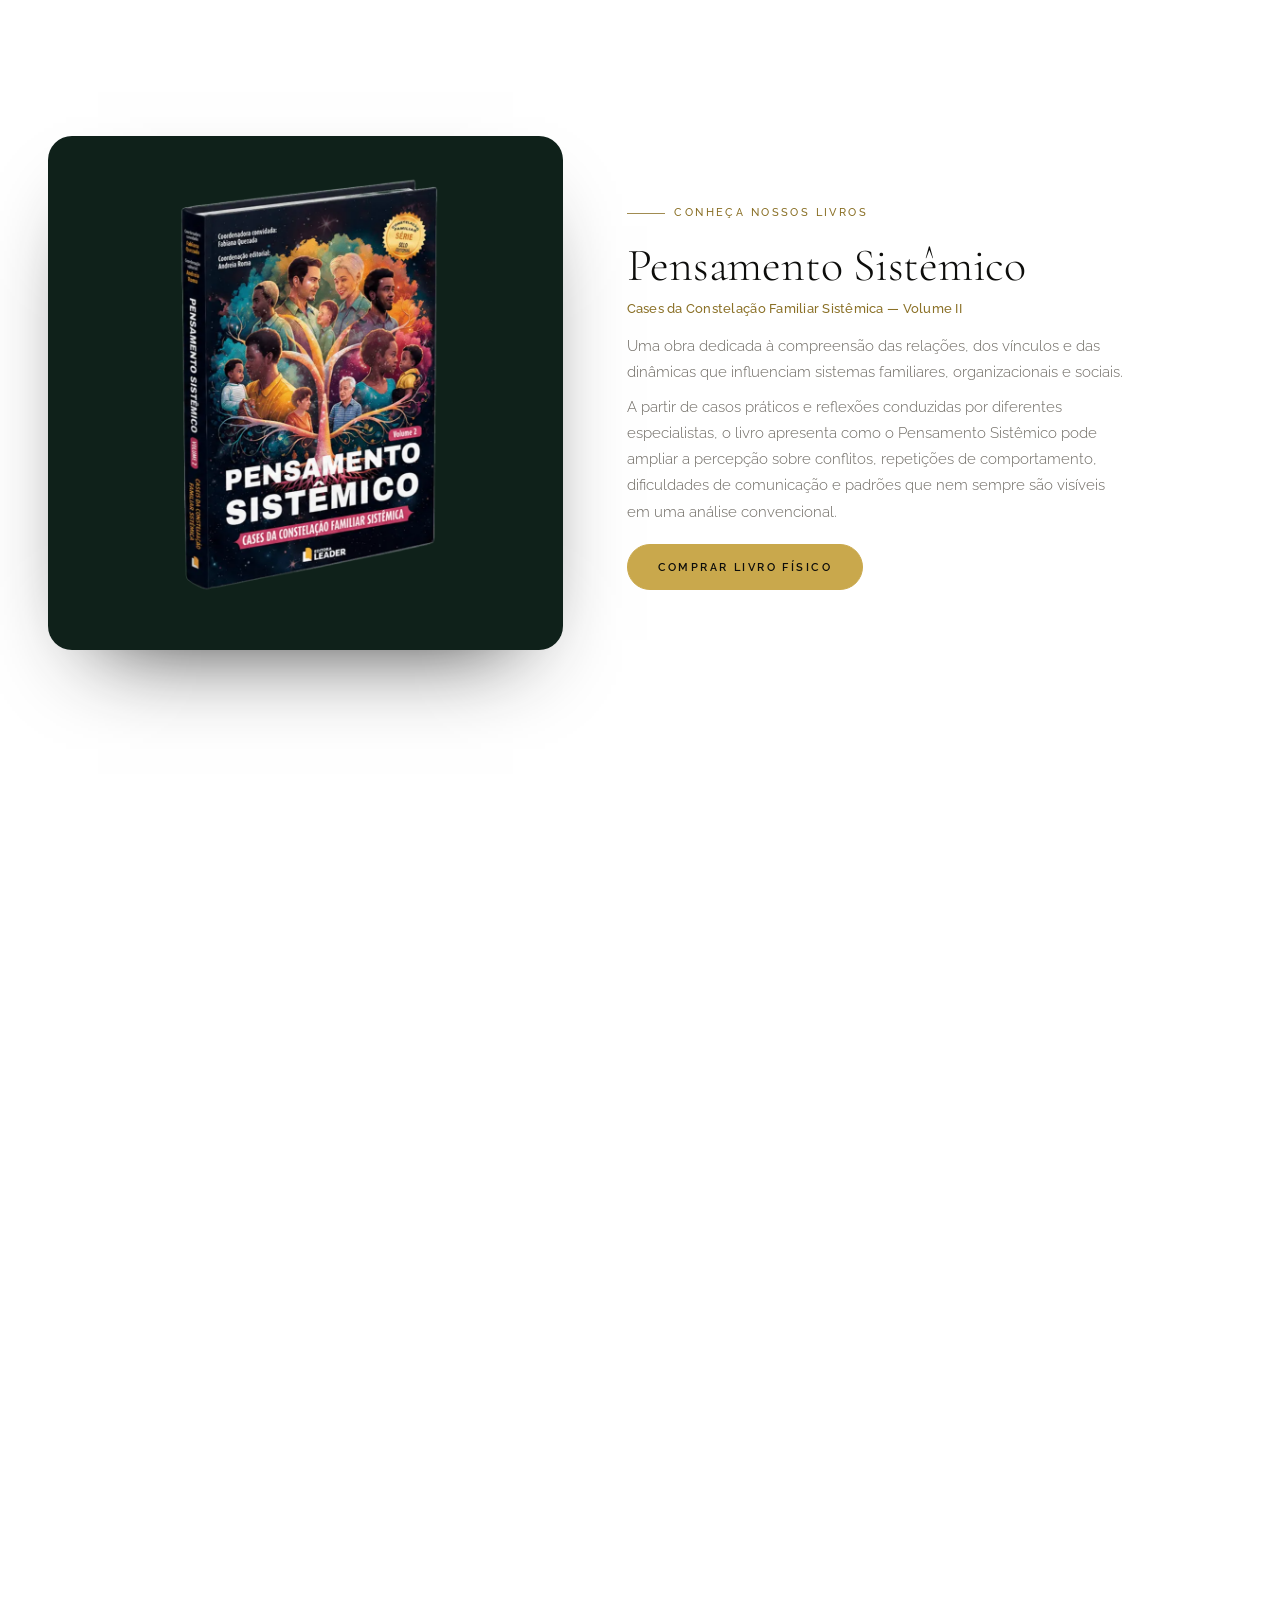
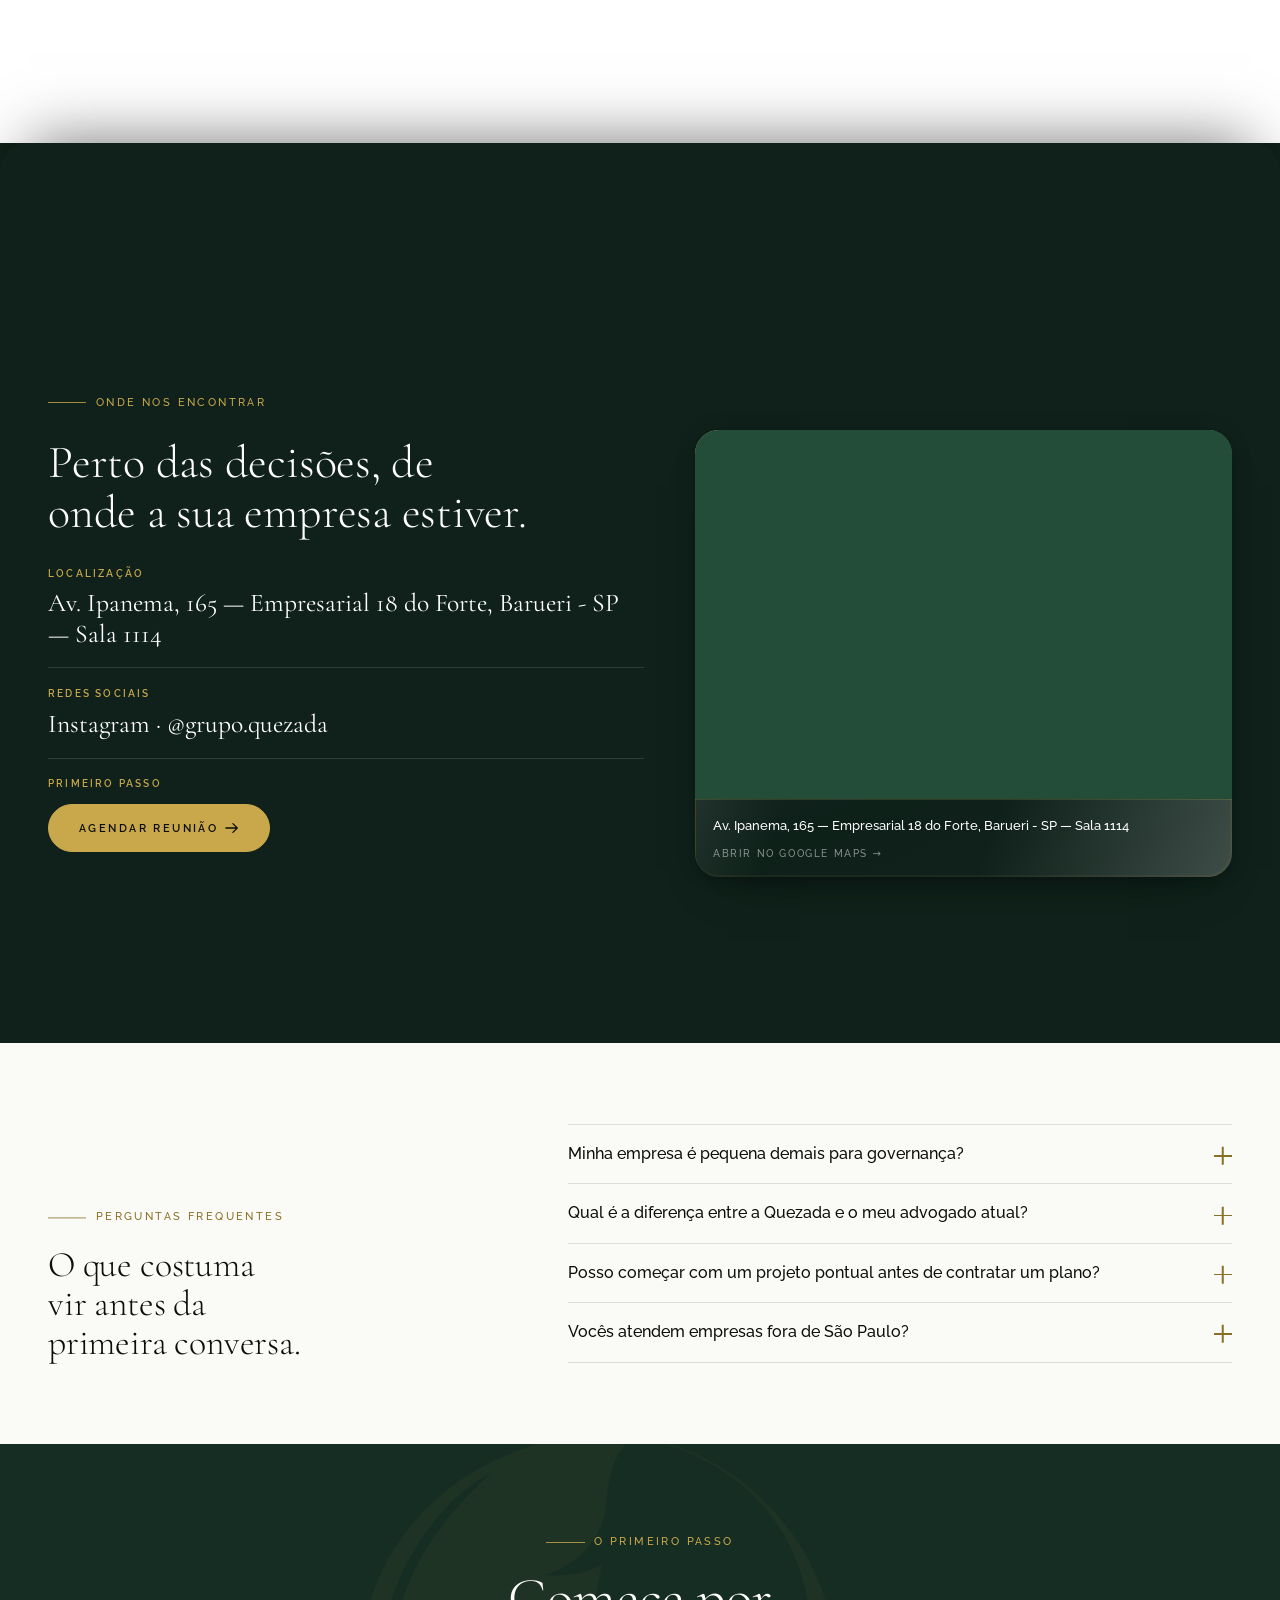
==== commit 83a92e57: "feat: mede percurso e origem do lead, sem peso perceptivel Tres mudancas que respondem o que nem a M" ====
--- a/index.html
+++ b/index.html
@@ -118,7 +118,7 @@
       <a class="nav__link" href="#quem-conduz">Quem conduz</a>
       <a class="nav__link" href="#planos">Planos</a>
       <a class="nav__link" href="#livros">Livros</a>
-      <a class="btn nav__cta" href="https://wa.me/5511925483835?text=Ol%C3%A1.+Venho+pelo+site+e+gostaria+de+marcar+reuni%C3%A3o+para+entender+mais+sobre+a+Quezada." target="_blank" rel="noopener noreferrer">Agendar reunião</a>
+      <a class="btn nav__cta" href="https://wa.me/5511925483835?text=Ol%C3%A1.+Venho+pelo+site+e+gostaria+de+marcar+reuni%C3%A3o+para+entender+mais+sobre+a+Quezada.&ref=header" target="_blank" rel="noopener noreferrer">Agendar reunião</a>
       <button class="burger" id="burger" aria-label="Abrir menu" aria-expanded="false" aria-controls="mobile-nav">
         <span></span>
       </button>
@@ -133,7 +133,7 @@
   <a href="#quem-conduz">Quem conduz</a>
   <a href="#planos">Planos</a>
   <a href="#livros">Livros</a>
-  <a href="https://wa.me/5511925483835?text=Ol%C3%A1.+Venho+pelo+site+e+gostaria+de+marcar+reuni%C3%A3o+para+entender+mais+sobre+a+Quezada." target="_blank" rel="noopener noreferrer">Agendar reunião</a>
+  <a href="https://wa.me/5511925483835?text=Ol%C3%A1.+Venho+pelo+site+e+gostaria+de+marcar+reuni%C3%A3o+para+entender+mais+sobre+a+Quezada.&ref=menu" target="_blank" rel="noopener noreferrer">Agendar reunião</a>
 </nav>
 
 <main id="conteudo">
@@ -266,7 +266,7 @@
                   <path d="M1 8h13M9 3l5 5-5 5" stroke="currentColor" stroke-width="1.5" stroke-linecap="round" stroke-linejoin="round"/>
                 </svg>
               </a>
-              <a class="btn btn--ghost" href="https://wa.me/5511925483835?text=Ol%C3%A1.+Venho+pelo+site+e+gostaria+de+marcar+reuni%C3%A3o+para+entender+mais+sobre+a+Quezada." target="_blank" rel="noopener noreferrer">Agendar reunião</a>
+              <a class="btn btn--ghost" href="https://wa.me/5511925483835?text=Ol%C3%A1.+Venho+pelo+site+e+gostaria+de+marcar+reuni%C3%A3o+para+entender+mais+sobre+a+Quezada.&ref=hero" target="_blank" rel="noopener noreferrer">Agendar reunião</a>
             </div>
           </div>
         </div>
@@ -582,7 +582,7 @@
             <li>Análise inicial de qualquer novo processo, com parecer sobre riscos e possíveis caminhos.</li>
           </ul>
         </div>
-        <div class="plan__cta"><a class="btn btn--outline" href="https://wa.me/5511925483835?text=Ol%C3%A1.+Venho+pelo+site+e+gostaria+de+mais+informa%C3%A7%C3%B5es+sobre+como+o+plano+Prote%C3%A7%C3%A3o+Essencial+pode+ajudar+minha+empresa." target="_blank" rel="noopener noreferrer">Conhecer o plano</a></div>
+        <div class="plan__cta"><a class="btn btn--outline" href="https://wa.me/5511925483835?text=Ol%C3%A1.+Venho+pelo+site+e+gostaria+de+mais+informa%C3%A7%C3%B5es+sobre+como+o+plano+Prote%C3%A7%C3%A3o+Essencial+pode+ajudar+minha+empresa.&ref=plano-essencial" target="_blank" rel="noopener noreferrer">Conhecer o plano</a></div>
       </article>
 
       <article class="plan plan--featured" data-reveal style="--d:120ms">
@@ -607,7 +607,7 @@
             <li>Análise inicial de novos processos e gestão dos processos ativos incluída no acompanhamento.</li>
           </ul>
         </div>
-        <div class="plan__cta"><a class="btn" href="https://wa.me/5511925483835?text=Ol%C3%A1.+Venho+pelo+site+e+gostaria+de+mais+informa%C3%A7%C3%B5es+sobre+como+o+plano+Estrutura%C3%A7%C3%A3o+Estrat%C3%A9gica+pode+ajudar+minha+empresa." target="_blank" rel="noopener noreferrer">Conhecer o plano</a></div>
+        <div class="plan__cta"><a class="btn" href="https://wa.me/5511925483835?text=Ol%C3%A1.+Venho+pelo+site+e+gostaria+de+mais+informa%C3%A7%C3%B5es+sobre+como+o+plano+Estrutura%C3%A7%C3%A3o+Estrat%C3%A9gica+pode+ajudar+minha+empresa.&ref=plano-estrategica" target="_blank" rel="noopener noreferrer">Conhecer o plano</a></div>
       </article>
 
       <article class="plan" data-reveal style="--d:240ms">
@@ -634,7 +634,7 @@
             <li>Gestão estratégica do contencioso do grupo e atuação em demandas trabalhistas de baixa complexidade, conforme os critérios do plano.</li>
           </ul>
         </div>
-        <div class="plan__cta"><a class="btn btn--outline" href="https://wa.me/5511925483835?text=Ol%C3%A1.+Venho+pelo+site+e+gostaria+de+mais+informa%C3%A7%C3%B5es+sobre+como+o+plano+Parceria+Completa+pode+ajudar+minha+empresa." target="_blank" rel="noopener noreferrer">Conhecer o plano</a></div>
+        <div class="plan__cta"><a class="btn btn--outline" href="https://wa.me/5511925483835?text=Ol%C3%A1.+Venho+pelo+site+e+gostaria+de+mais+informa%C3%A7%C3%B5es+sobre+como+o+plano+Parceria+Completa+pode+ajudar+minha+empresa.&ref=plano-completa" target="_blank" rel="noopener noreferrer">Conhecer o plano</a></div>
       </article>
 
     </div>
@@ -762,7 +762,7 @@
         <div class="find__item" data-reveal style="--d:240ms">
           <p class="find__label">Primeiro passo</p>
           <div class="btn-row" style="margin-top:0.7rem">
-            <a class="btn" href="https://wa.me/5511925483835?text=Ol%C3%A1.+Venho+pelo+site+e+gostaria+de+marcar+reuni%C3%A3o+para+entender+mais+sobre+a+Quezada." target="_blank" rel="noopener noreferrer">
+            <a class="btn" href="https://wa.me/5511925483835?text=Ol%C3%A1.+Venho+pelo+site+e+gostaria+de+marcar+reuni%C3%A3o+para+entender+mais+sobre+a+Quezada.&ref=contato" target="_blank" rel="noopener noreferrer">
               Agendar reunião
               <svg class="btn__arrow" viewBox="0 0 16 16" fill="none" aria-hidden="true">
                 <path d="M1 8h13M9 3l5 5-5 5" stroke="currentColor" stroke-width="1.5" stroke-linecap="round" stroke-linejoin="round"/>
@@ -864,7 +864,7 @@
       o que é urgente e o que pode esperar.
     </p>
     <div class="btn-row" data-reveal style="--d:220ms">
-      <a class="btn" href="https://wa.me/5511925483835?text=Ol%C3%A1.+Venho+pelo+site+e+gostaria+de+marcar+reuni%C3%A3o+para+entender+mais+sobre+a+Quezada." target="_blank" rel="noopener noreferrer">
+      <a class="btn" href="https://wa.me/5511925483835?text=Ol%C3%A1.+Venho+pelo+site+e+gostaria+de+marcar+reuni%C3%A3o+para+entender+mais+sobre+a+Quezada.&ref=faq" target="_blank" rel="noopener noreferrer">
         Agendar reunião
         <svg class="btn__arrow" viewBox="0 0 16 16" fill="none" aria-hidden="true">
           <path d="M1 8h13M9 3l5 5-5 5" stroke="currentColor" stroke-width="1.5" stroke-linecap="round" stroke-linejoin="round"/>
@@ -906,7 +906,7 @@
       <div class="footer__col">
         <h5>Contato</h5>
         <ul>
-          <li><a href="https://wa.me/5511925483835?text=Ol%C3%A1.+Venho+pelo+site+e+gostaria+de+mais+informa%C3%A7%C3%B5es" target="_blank" rel="noopener noreferrer">WhatsApp</a></li>
+          <li><a href="https://wa.me/5511925483835?text=Ol%C3%A1.+Venho+pelo+site+e+gostaria+de+mais+informa%C3%A7%C3%B5es&ref=rodape" target="_blank" rel="noopener noreferrer">WhatsApp</a></li>
           <li><a href="https://www.linkedin.com/in/angelsonquezada/" target="_blank" rel="noopener noreferrer">LinkedIn</a></li>
           <li><a href="https://instagram.com/grupo.quezada" target="_blank" rel="noopener noreferrer">Instagram</a></li>
           <li><a href="mailto:quezadaconsultoria@gmail.com">E-mail</a></li>
@@ -936,5 +936,21 @@
 </footer>
 
 
+
+<!-- ══ Vercel Web Analytics ═════════════════════════════════════════════
+     Servido do proprio dominio (/_vercel/...), e nao de um terceiro: nenhum
+     bloqueador de anuncio o derruba, ao contrario do Pixel. Nao grava cookie,
+     entao nao depende de consentimento. ~1KB e `defer`: nao disputa nada com
+     a primeira pintura.
+
+     O stub do window.va precisa existir antes de qualquer chamada: o
+     initMedicao() do main.js dispara `va('event')` na saida da pagina, e o
+     script real pode nem ter chegado. A fila (vaq) segura os eventos ate la.
+     Precisa estar ATIVADO no painel do projeto, senao o script responde 404.
+     ═══════════════════════════════════════════════════════════════════════ -->
+<script>
+  window.va = window.va || function () { (window.vaq = window.vaq || []).push(arguments); };
+</script>
+<script defer src="/_vercel/insights/script.js"></script>
 </body>
 </html>
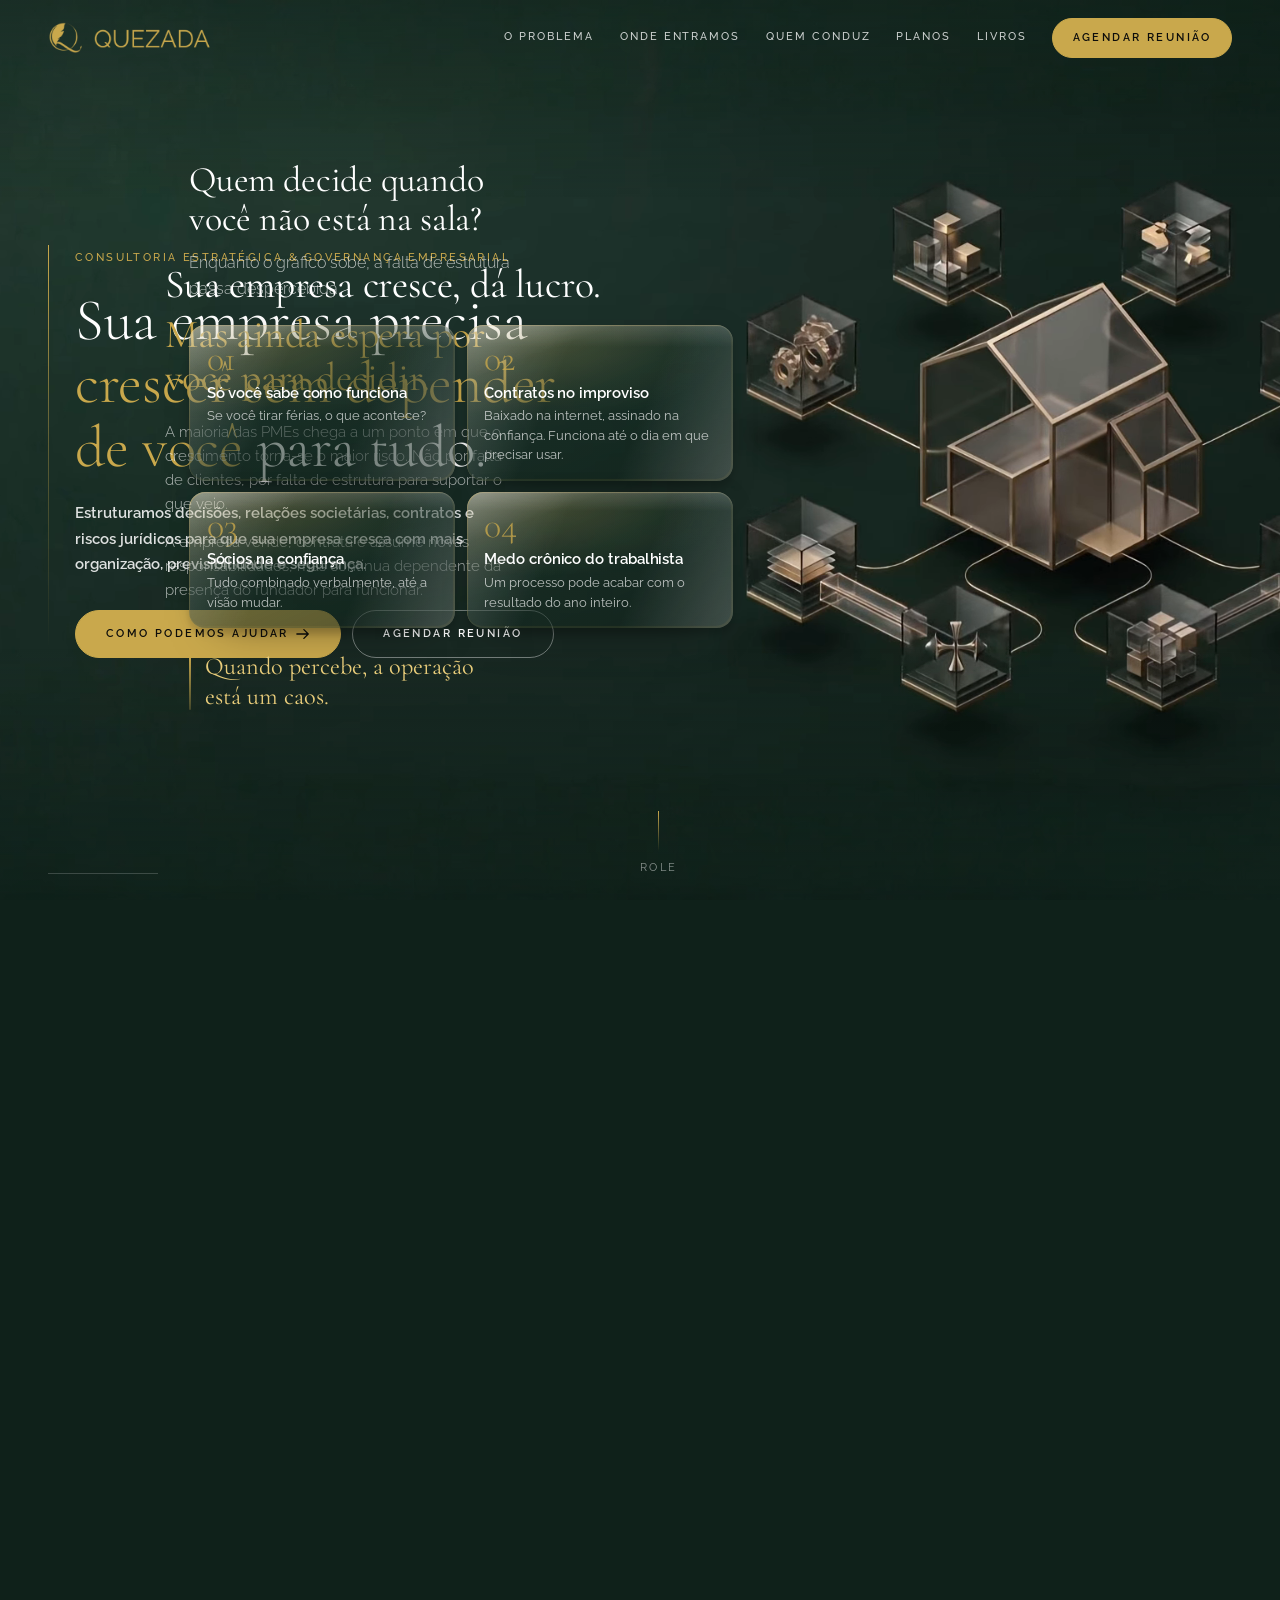
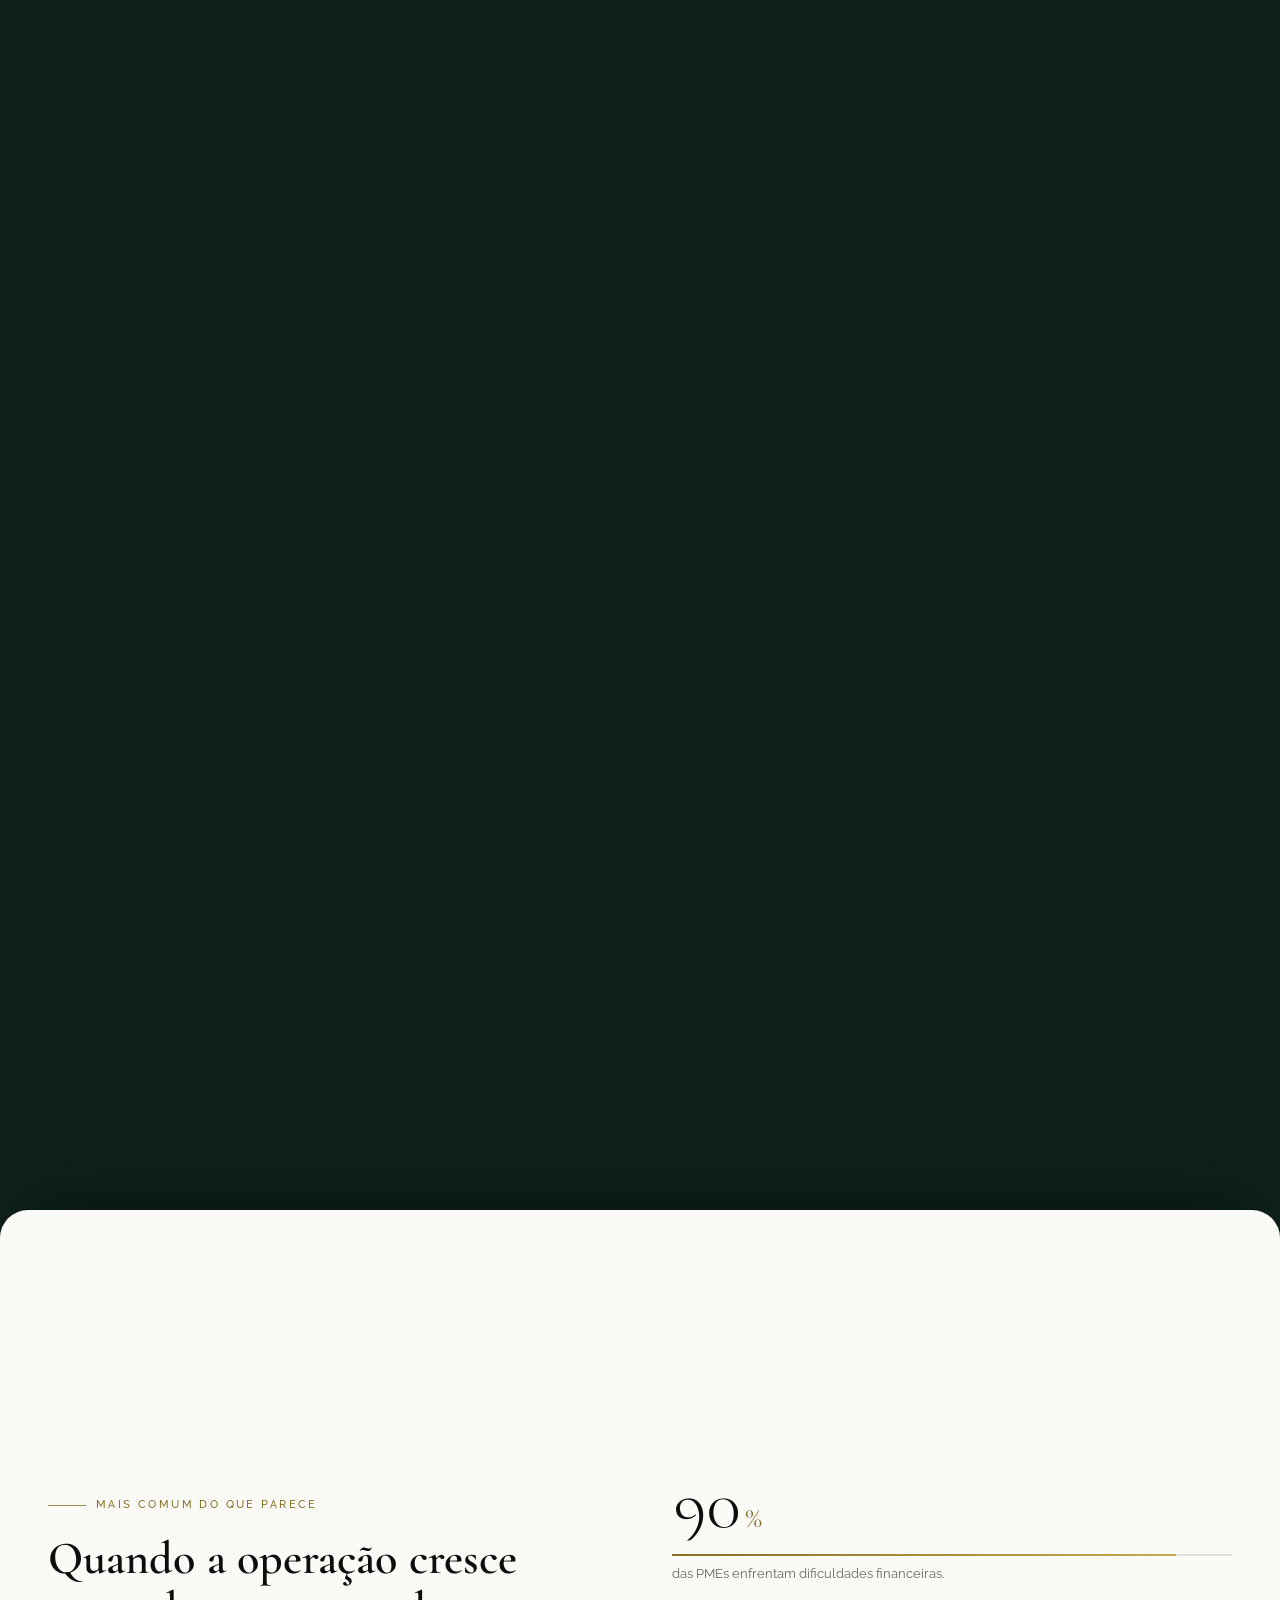
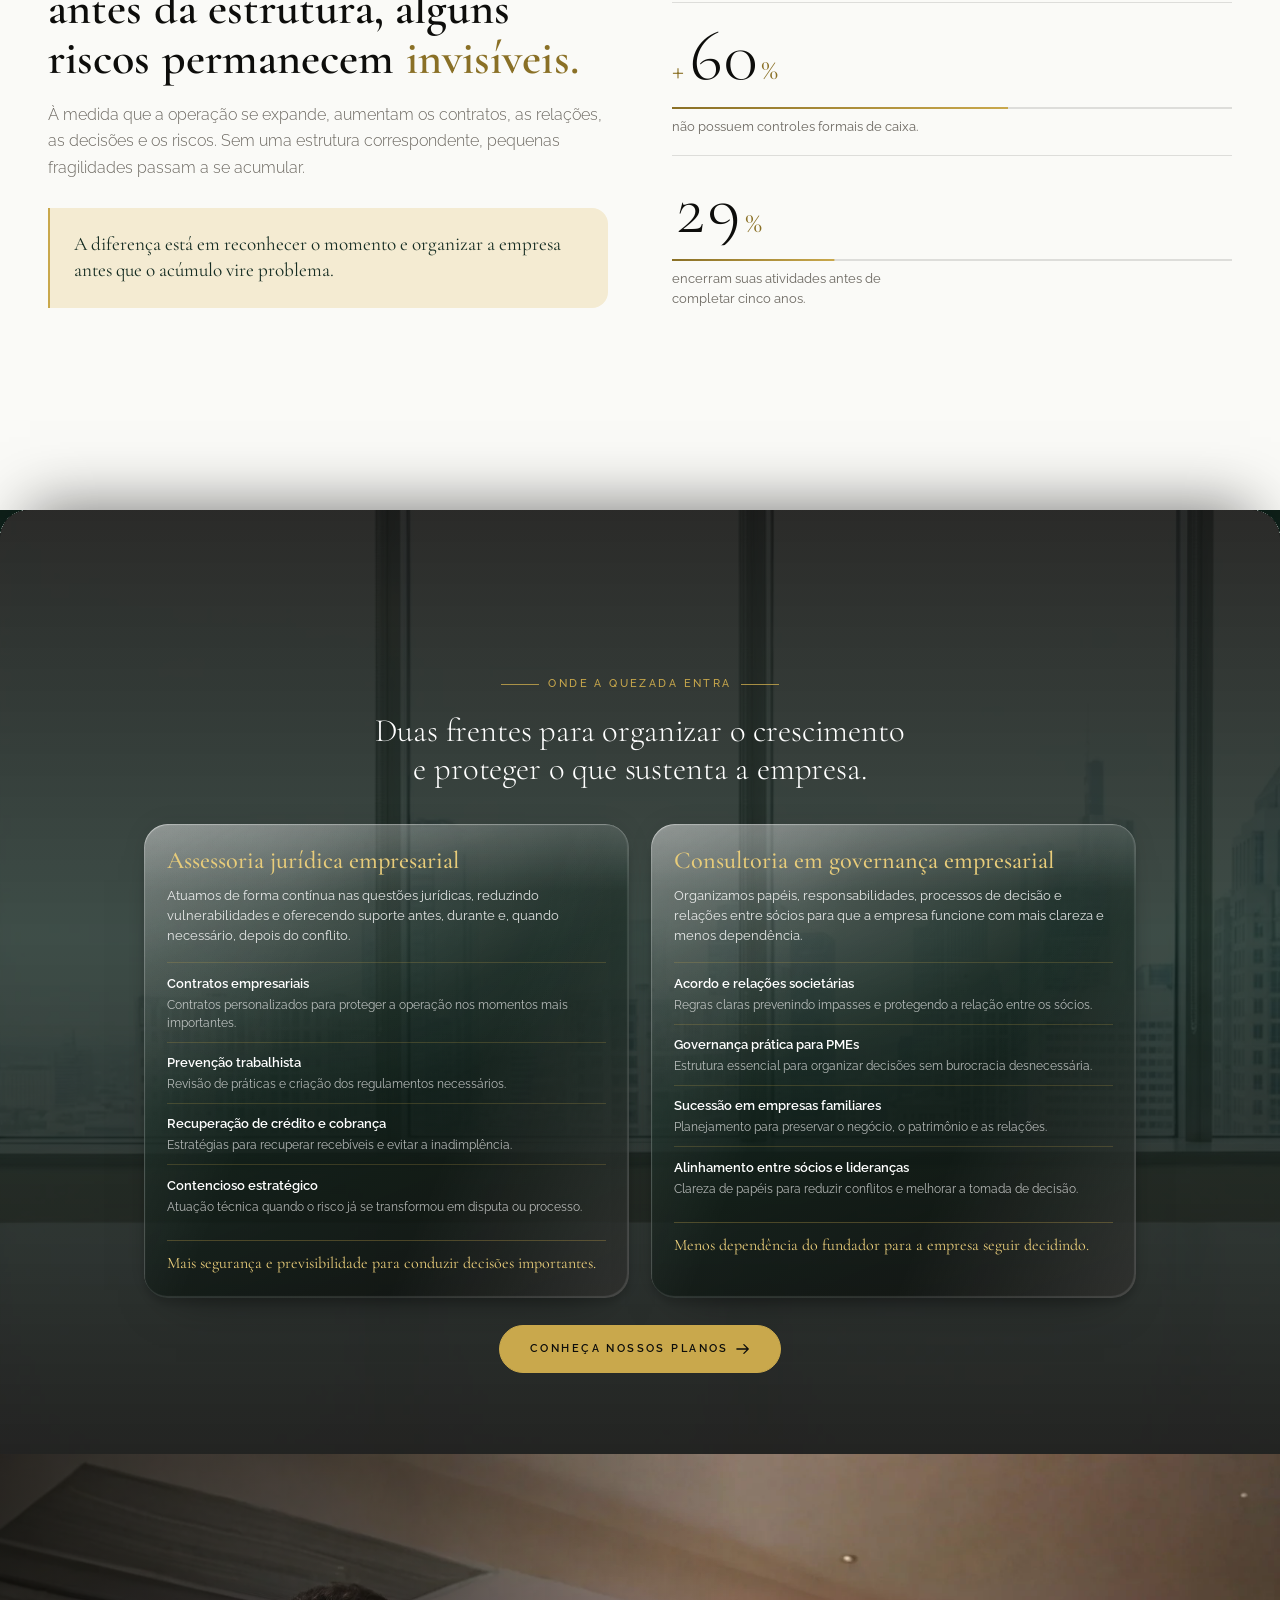
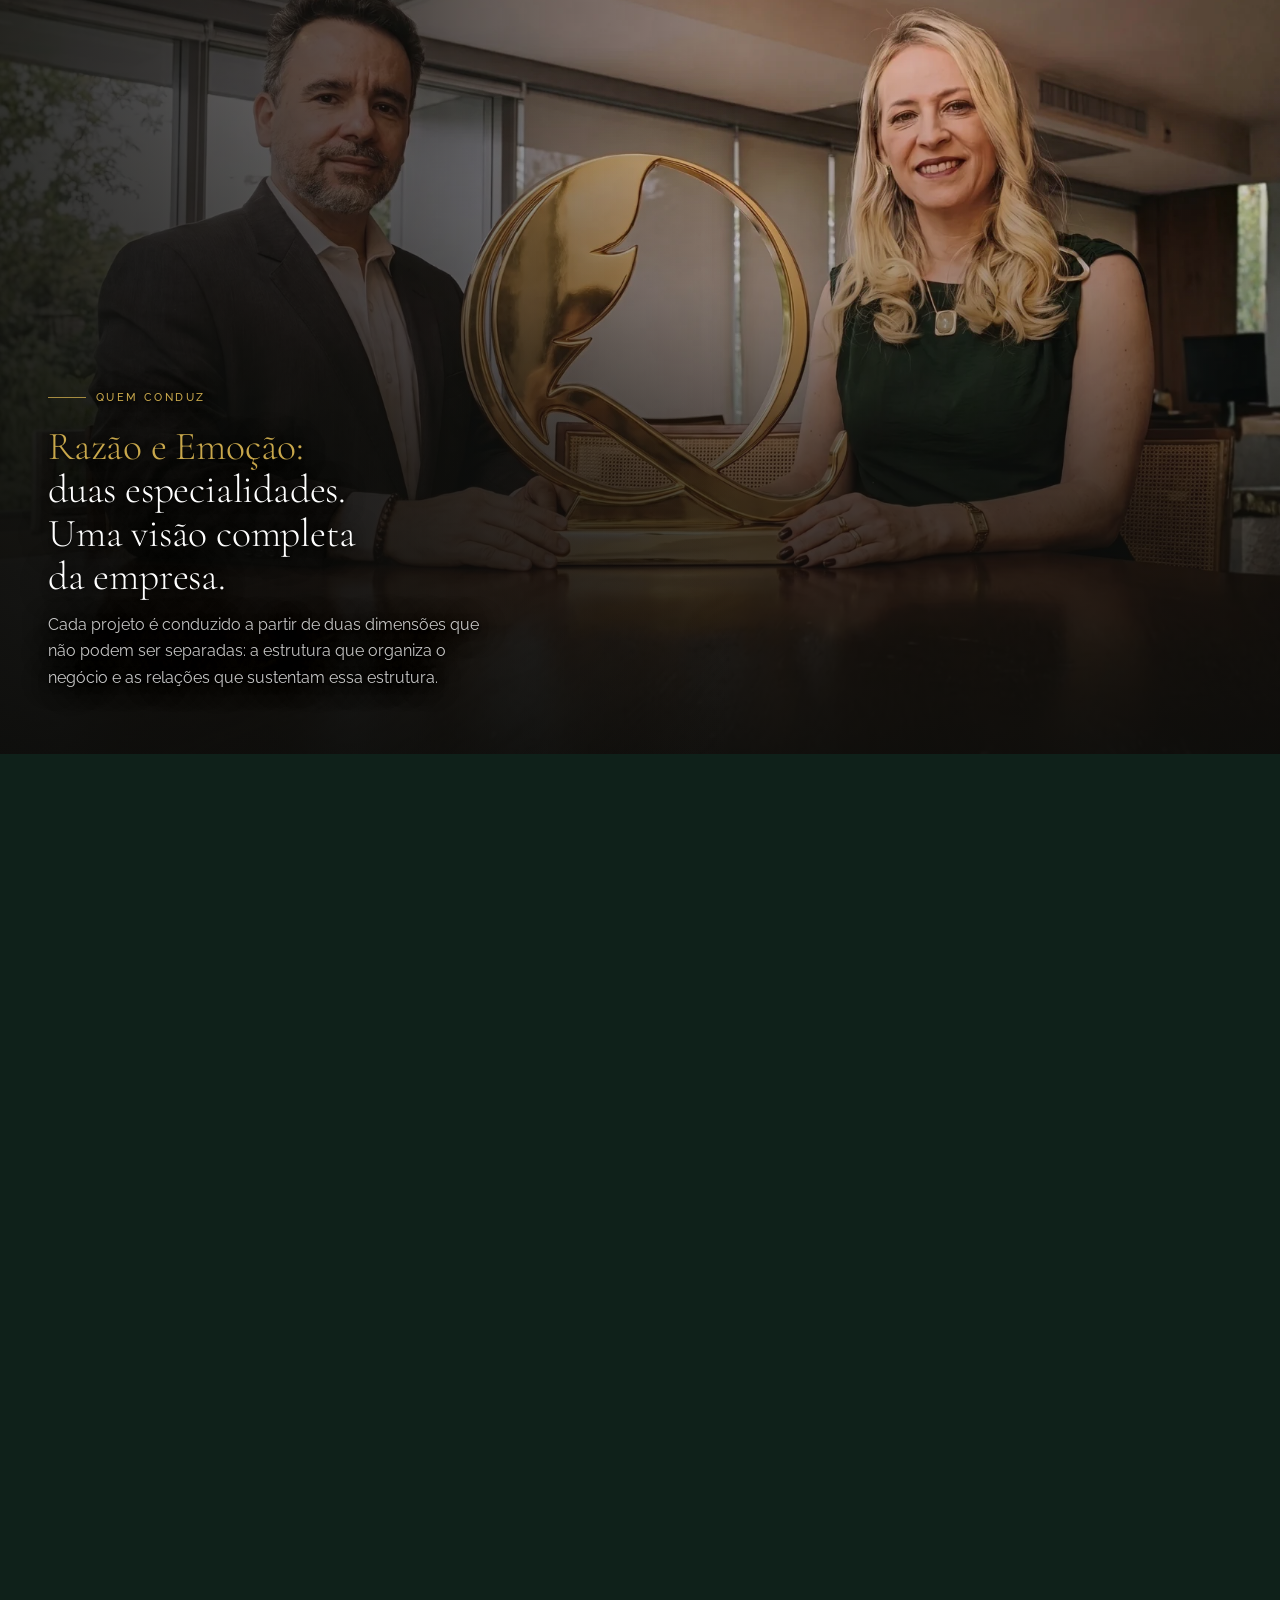
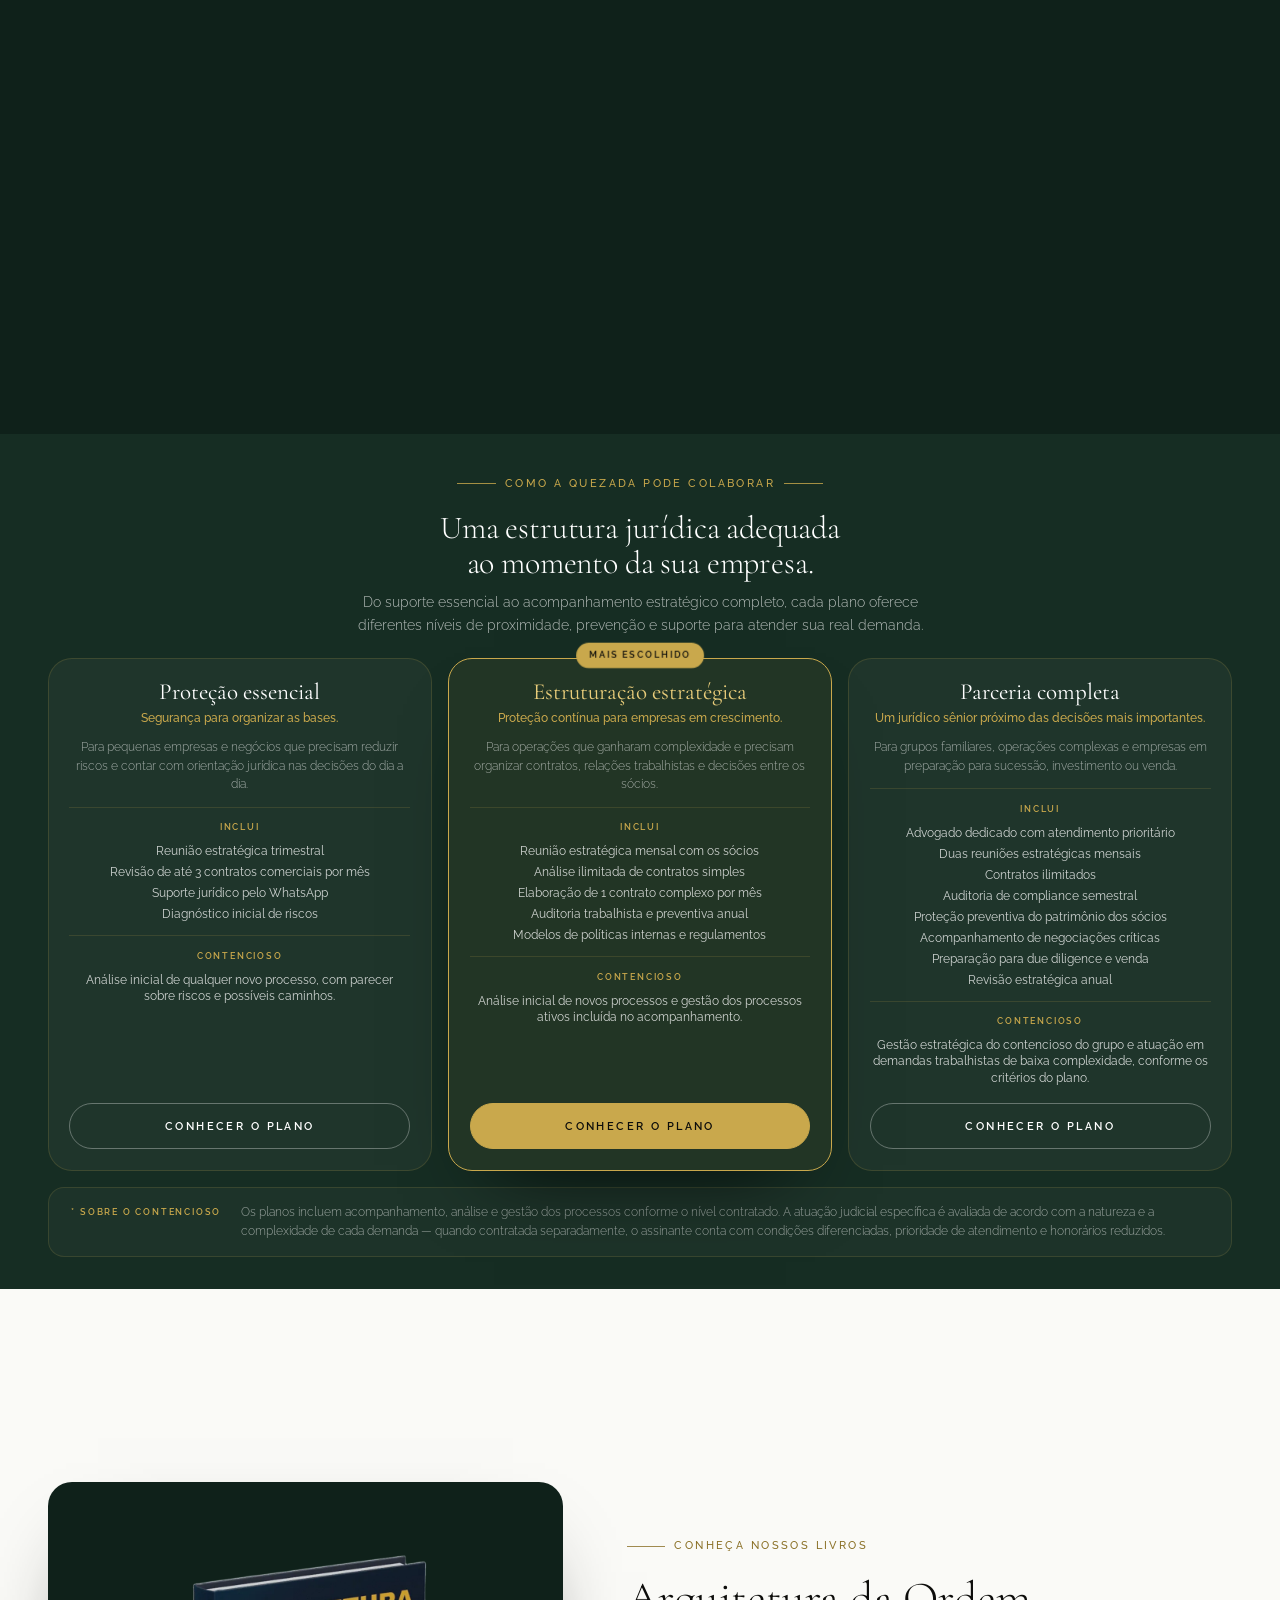
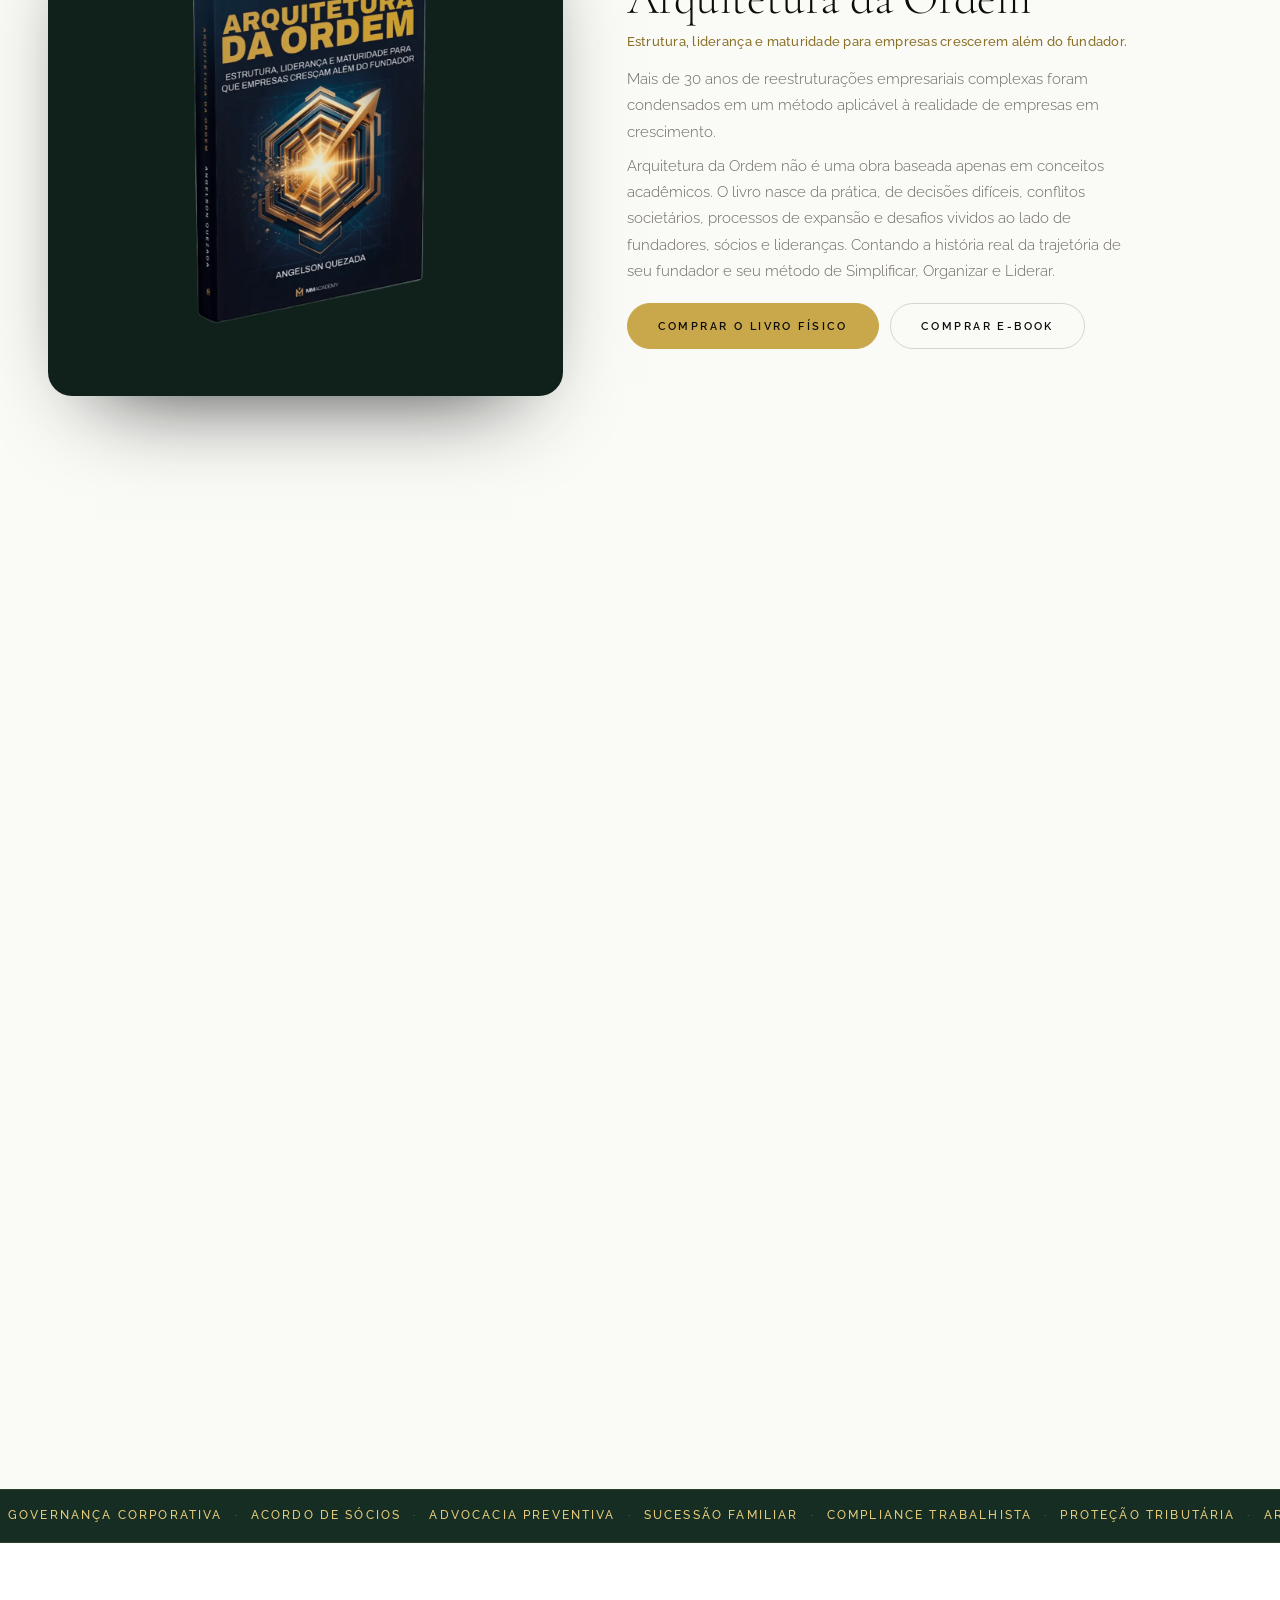
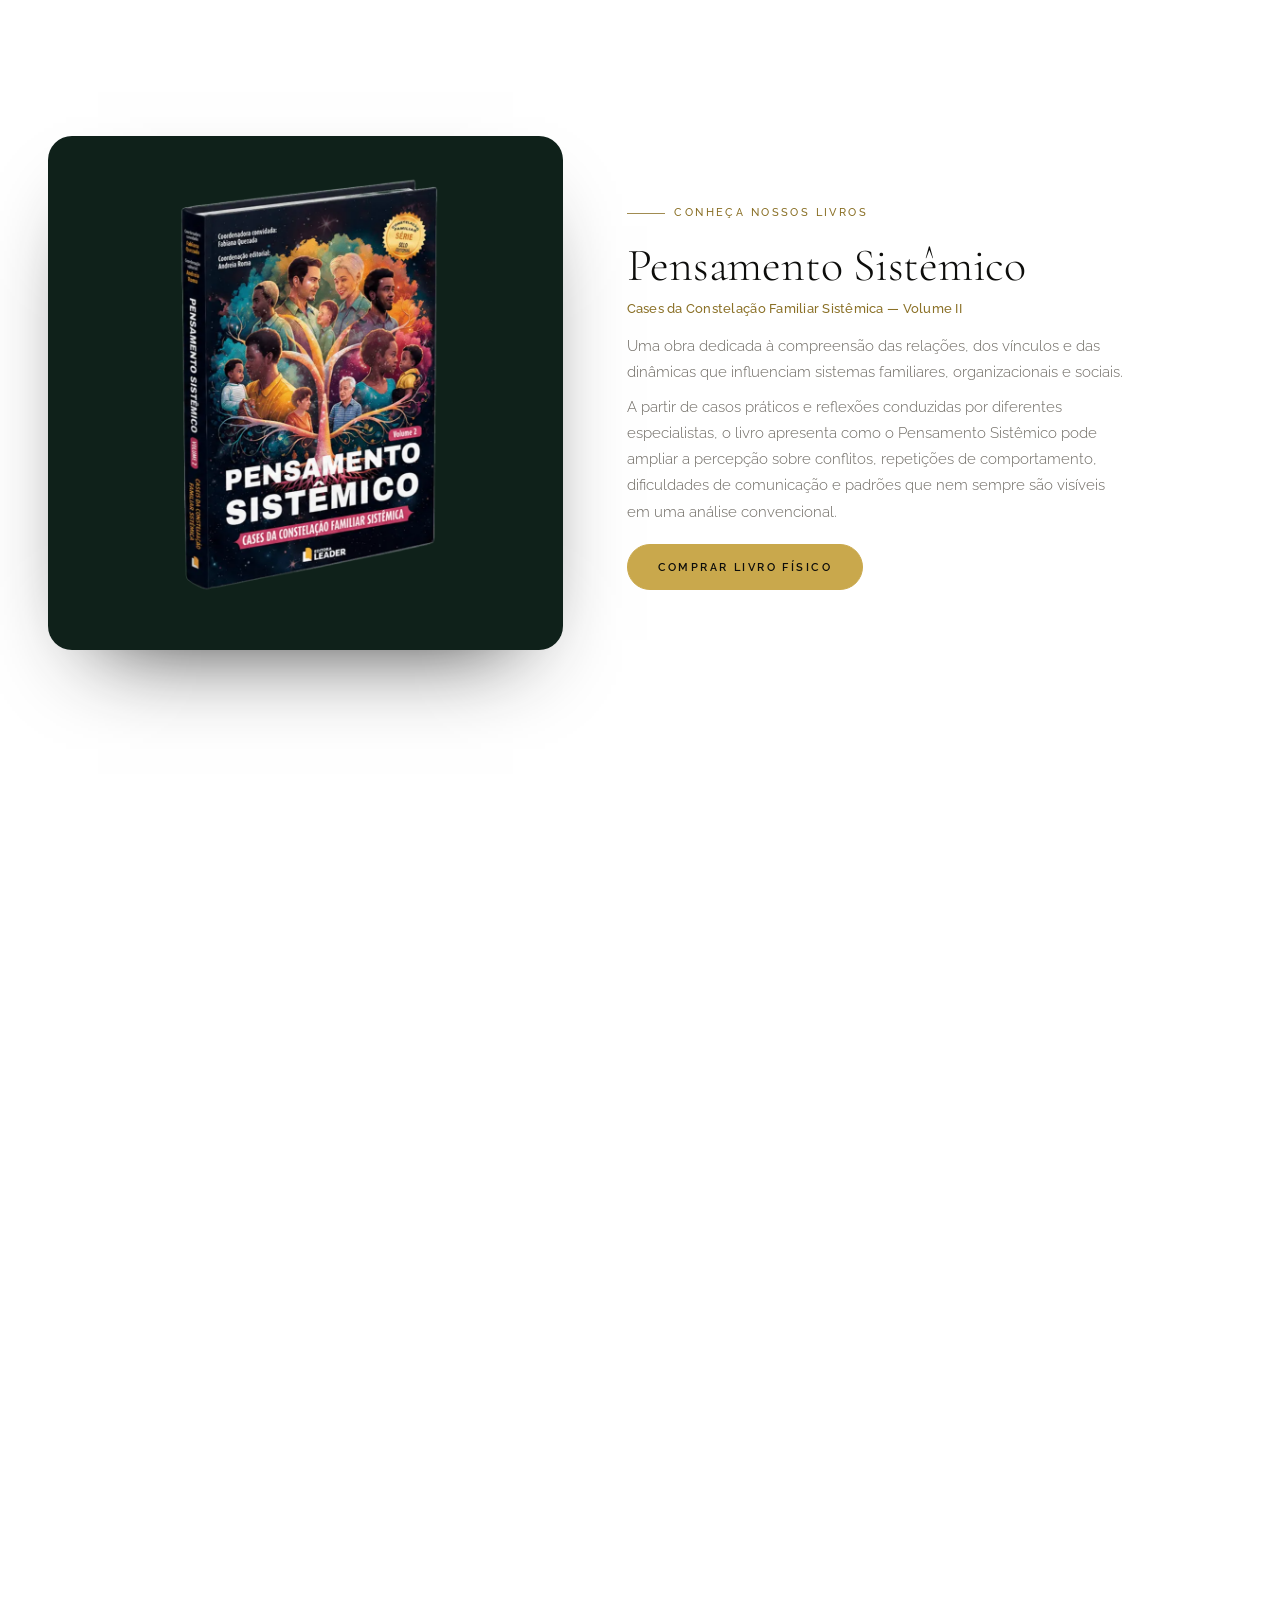
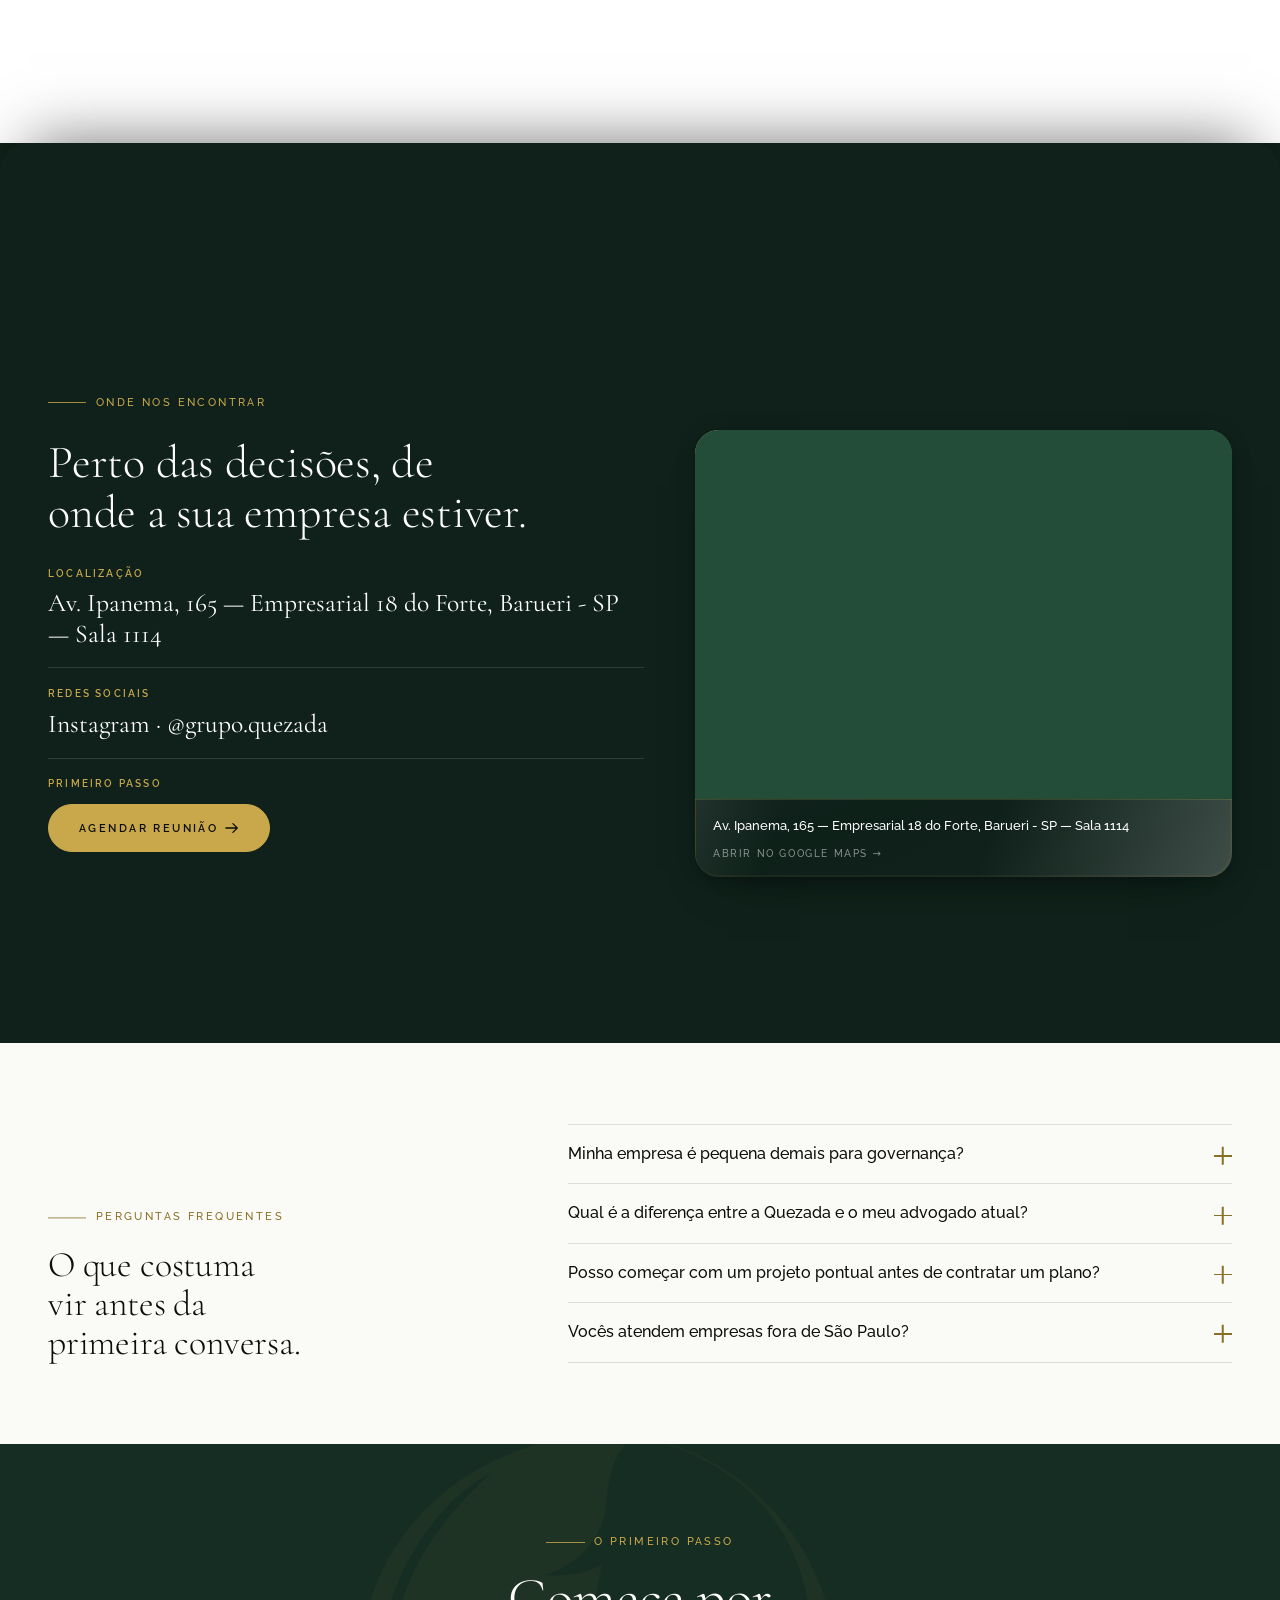
==== commit 9096efda: "feat: percurso vai para a CAPI, nao para o Vercel Analytics O destino que eu tinha escolhido nao exi" ====
--- a/index.html
+++ b/index.html
@@ -943,10 +943,12 @@
      entao nao depende de consentimento. ~1KB e `defer`: nao disputa nada com
      a primeira pintura.
 
-     O stub do window.va precisa existir antes de qualquer chamada: o
-     initMedicao() do main.js dispara `va('event')` na saida da pagina, e o
-     script real pode nem ter chegado. A fila (vaq) segura os eventos ate la.
-     Precisa estar ATIVADO no painel do projeto, senao o script responde 404.
+     Mede so visita e origem do trafego. O percurso por secao NAO passa por
+     aqui: evento customizado e recurso do plano Pro, entao o initMedicao()
+     manda direto para /api/evento.
+
+     Ativar no painel nao basta: a Vercel so serve este arquivo em deploys
+     criados DEPOIS da ativacao. Se responder 404, e isso — refaca o deploy.
      ═══════════════════════════════════════════════════════════════════════ -->
 <script>
   window.va = window.va || function () { (window.vaq = window.vaq || []).push(arguments); };
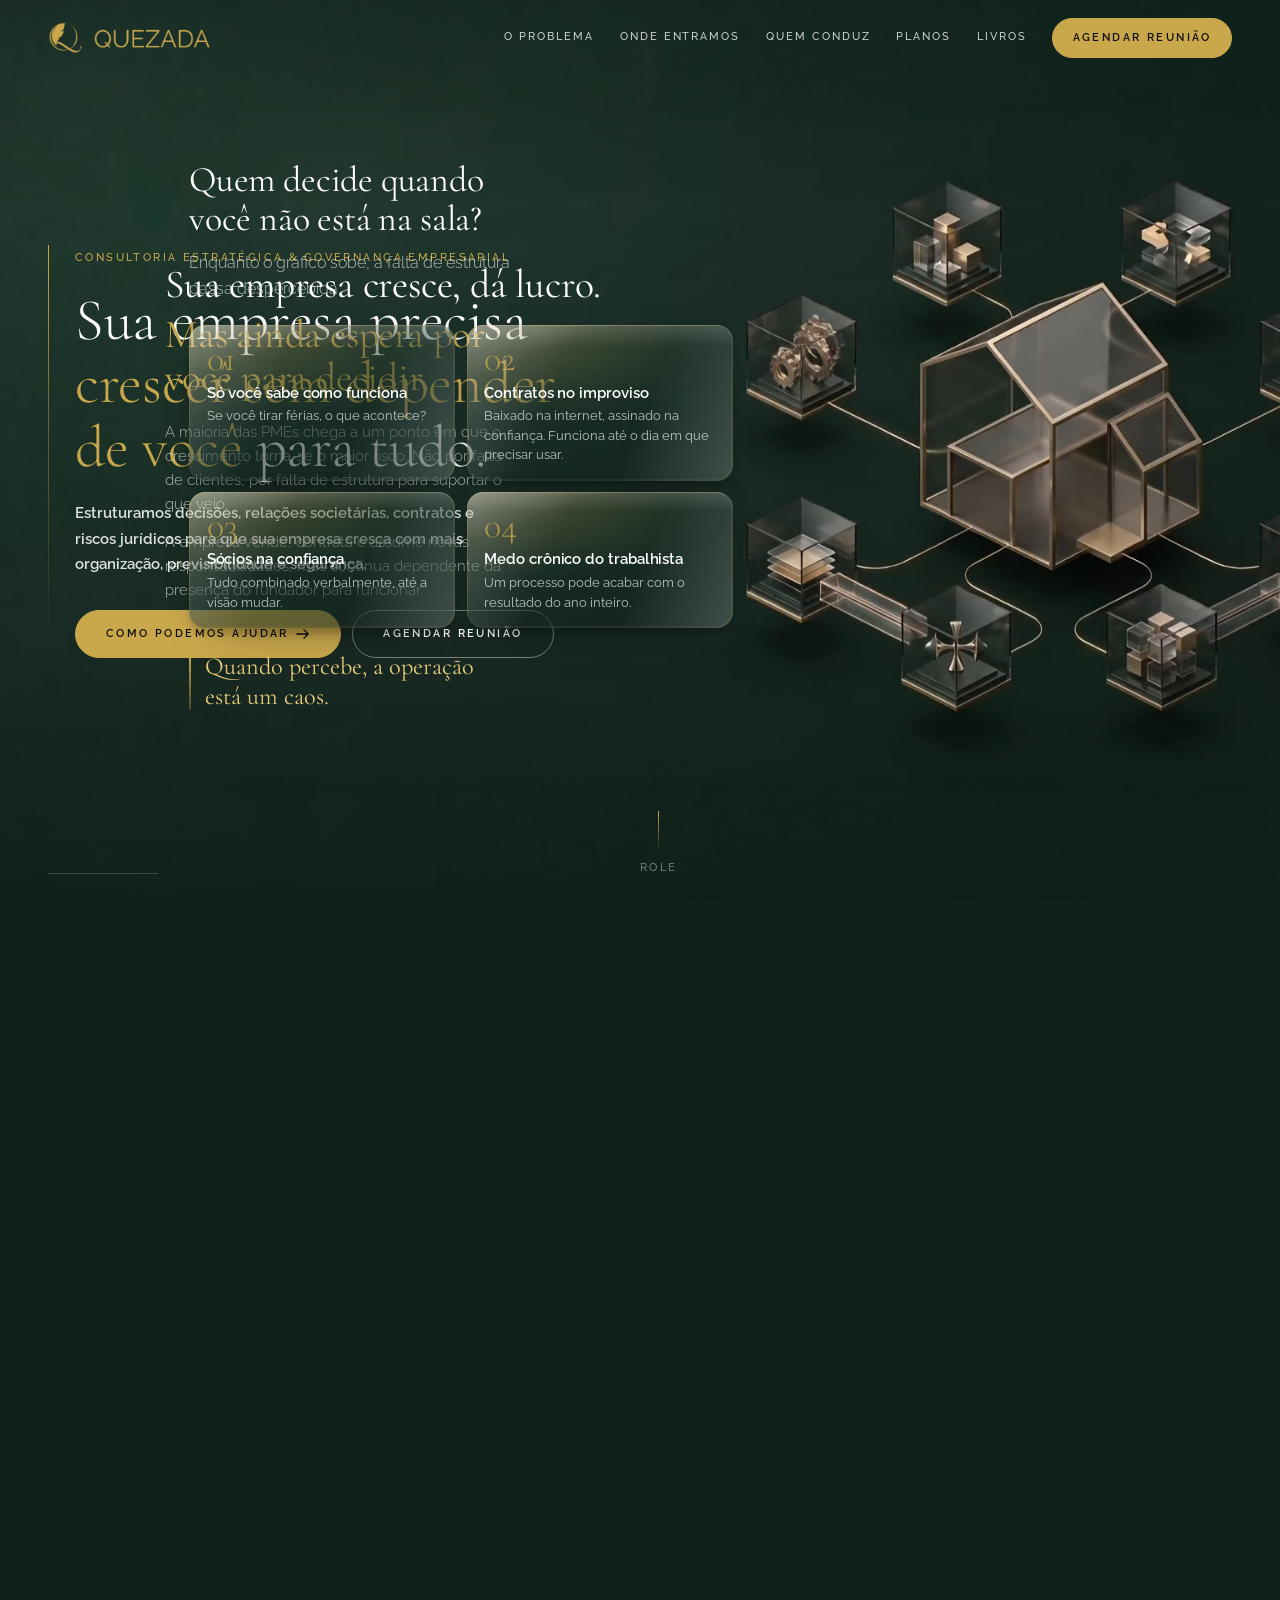
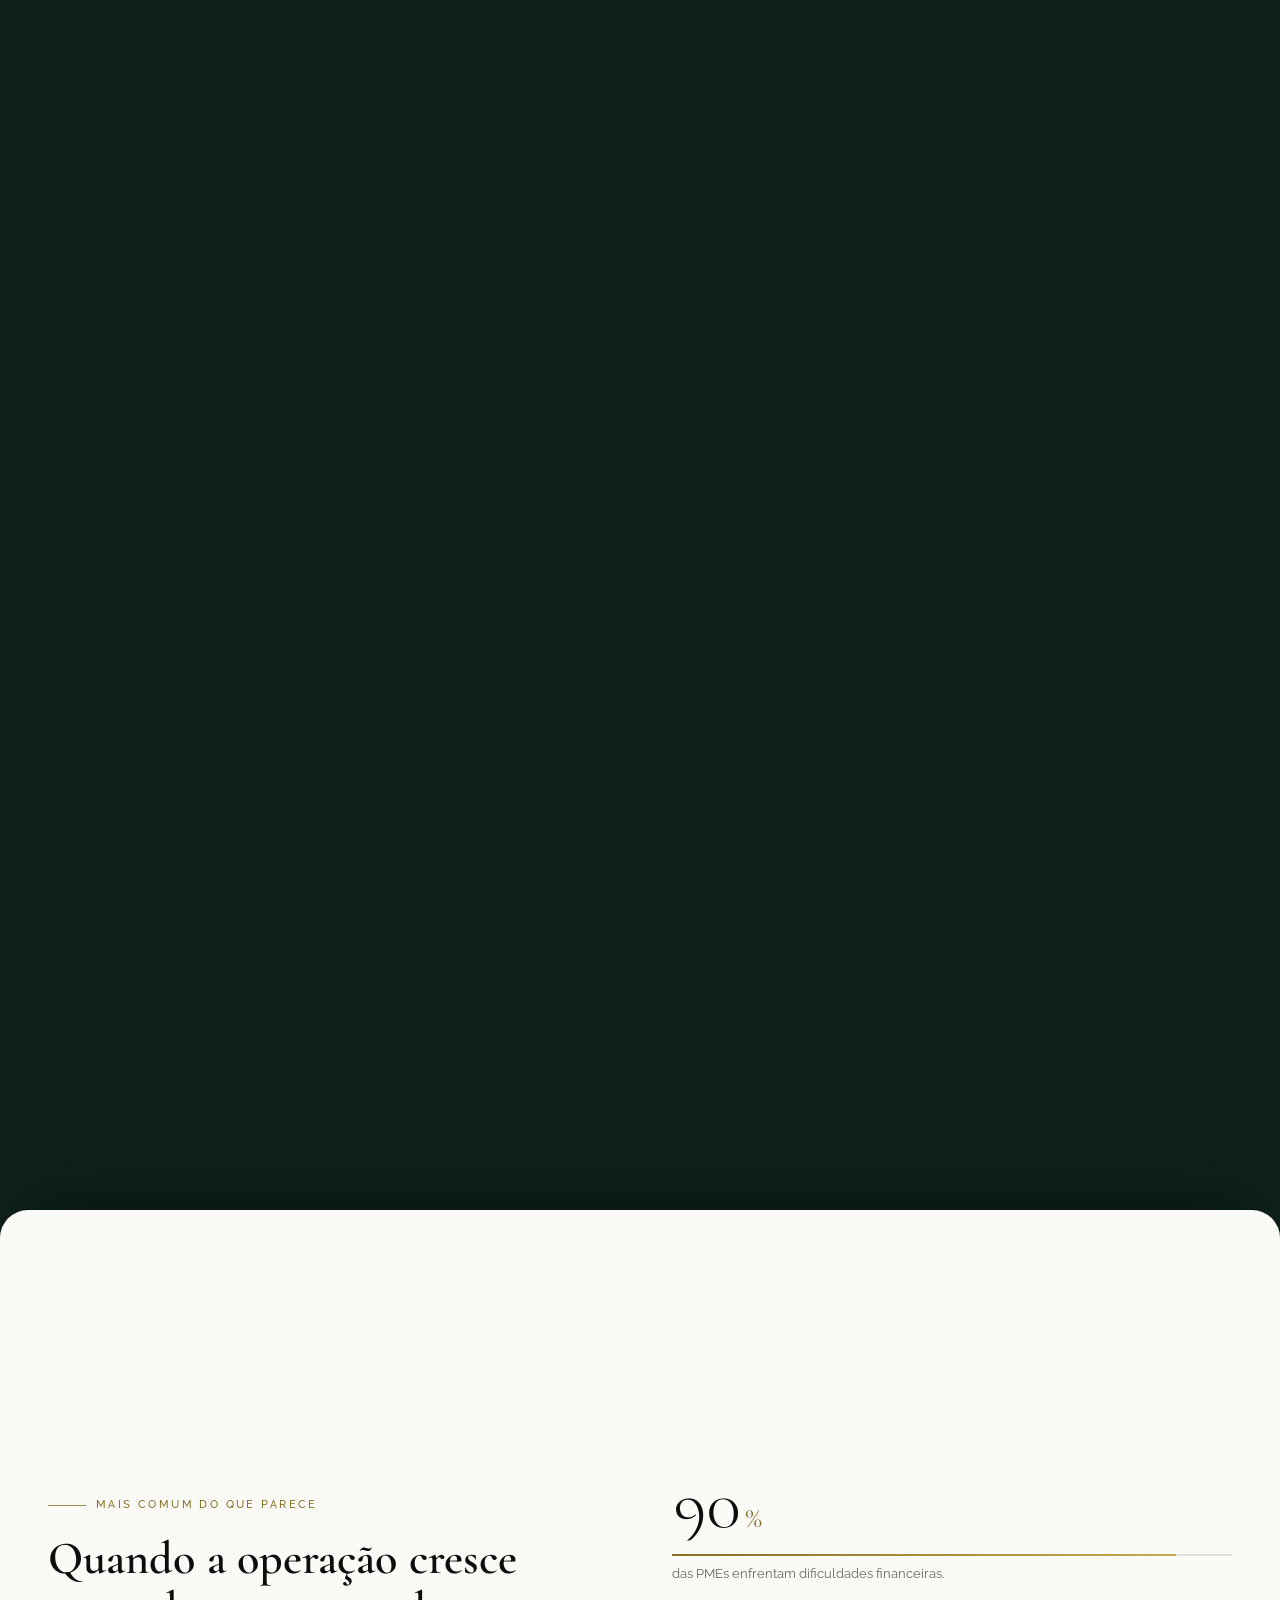
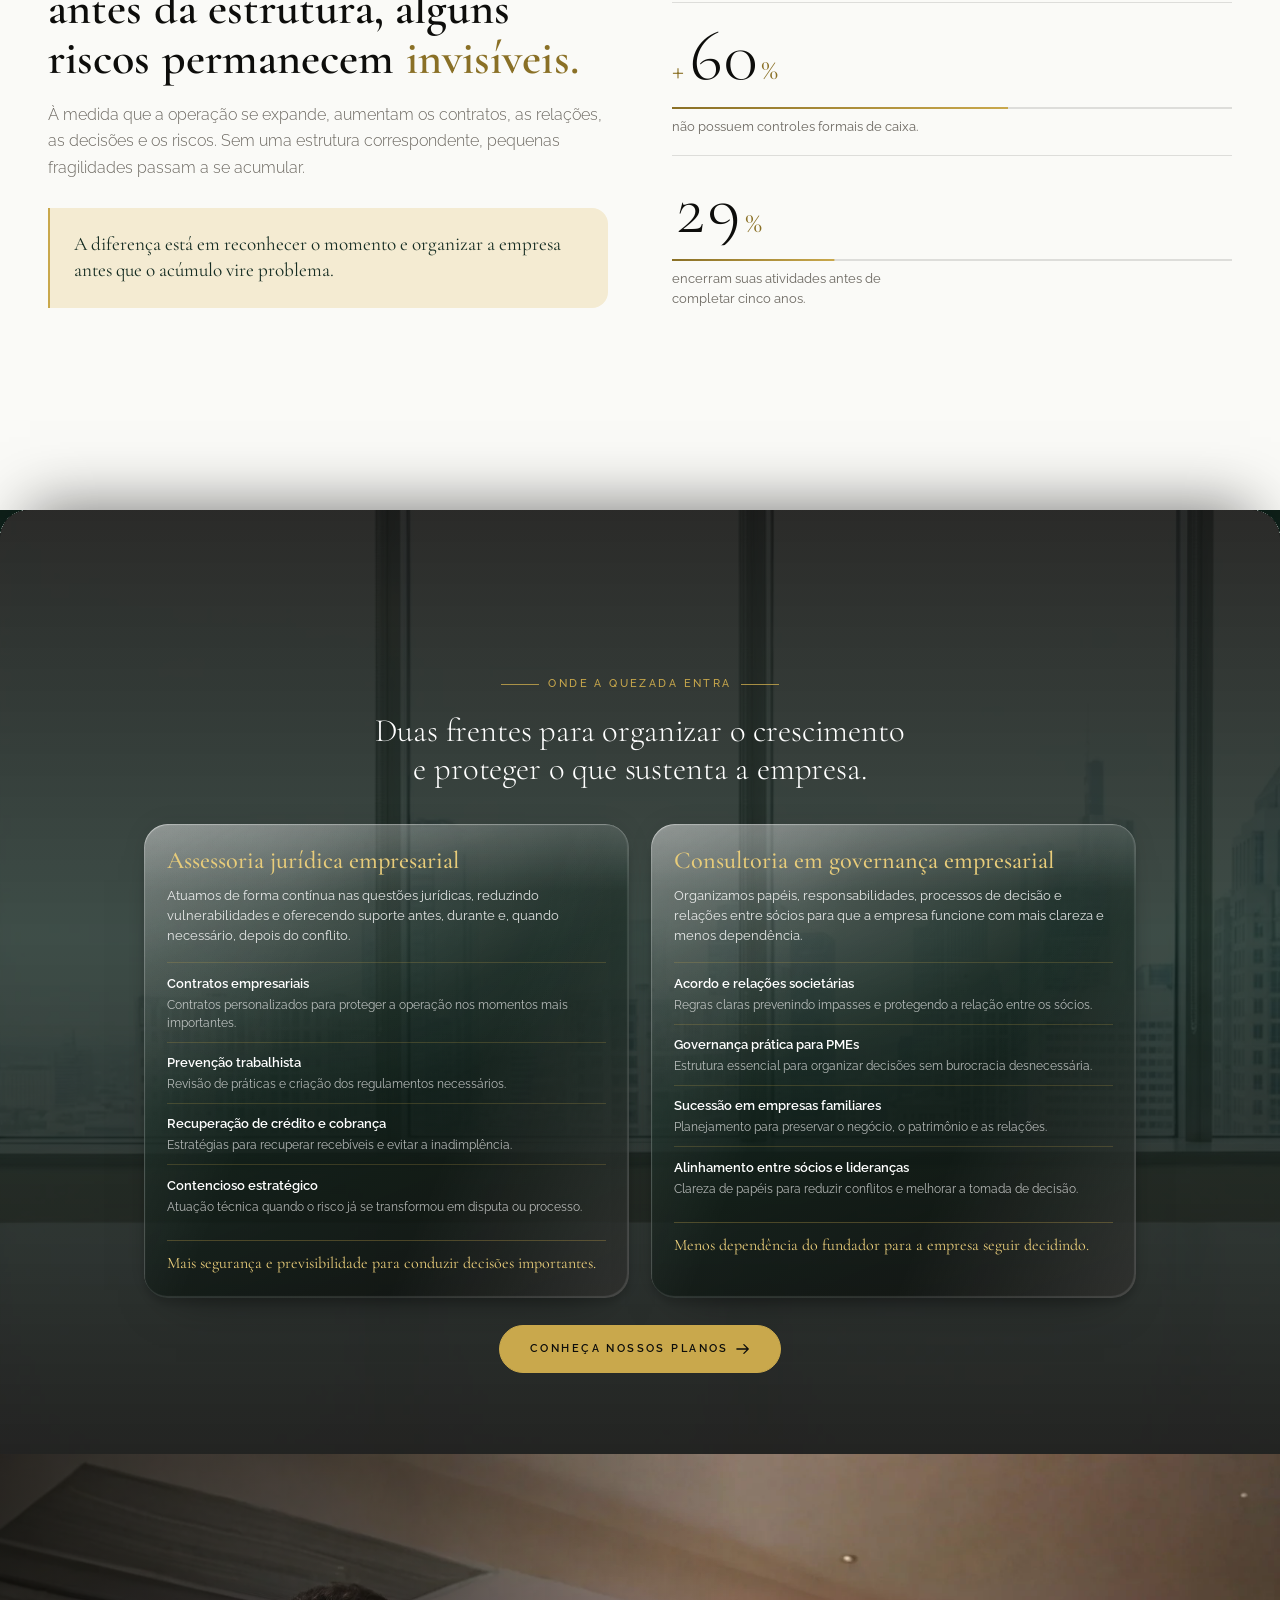
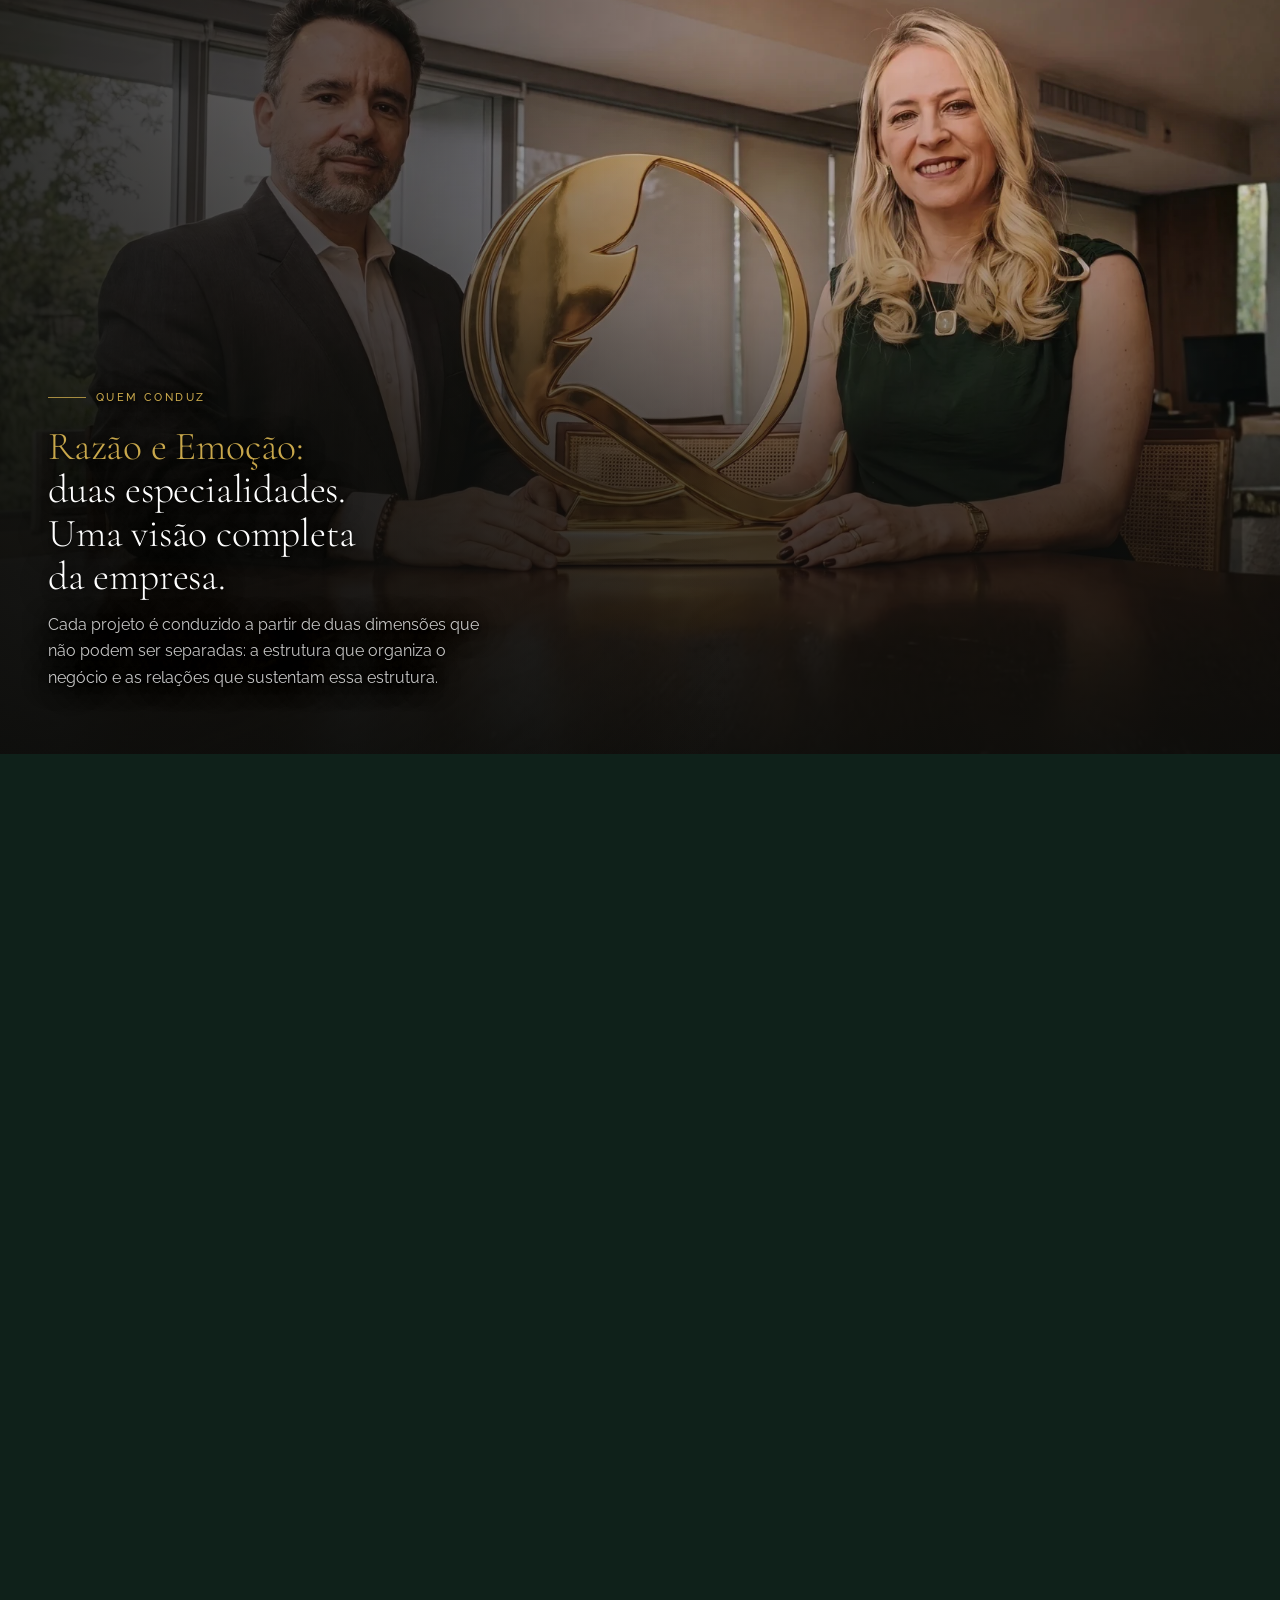
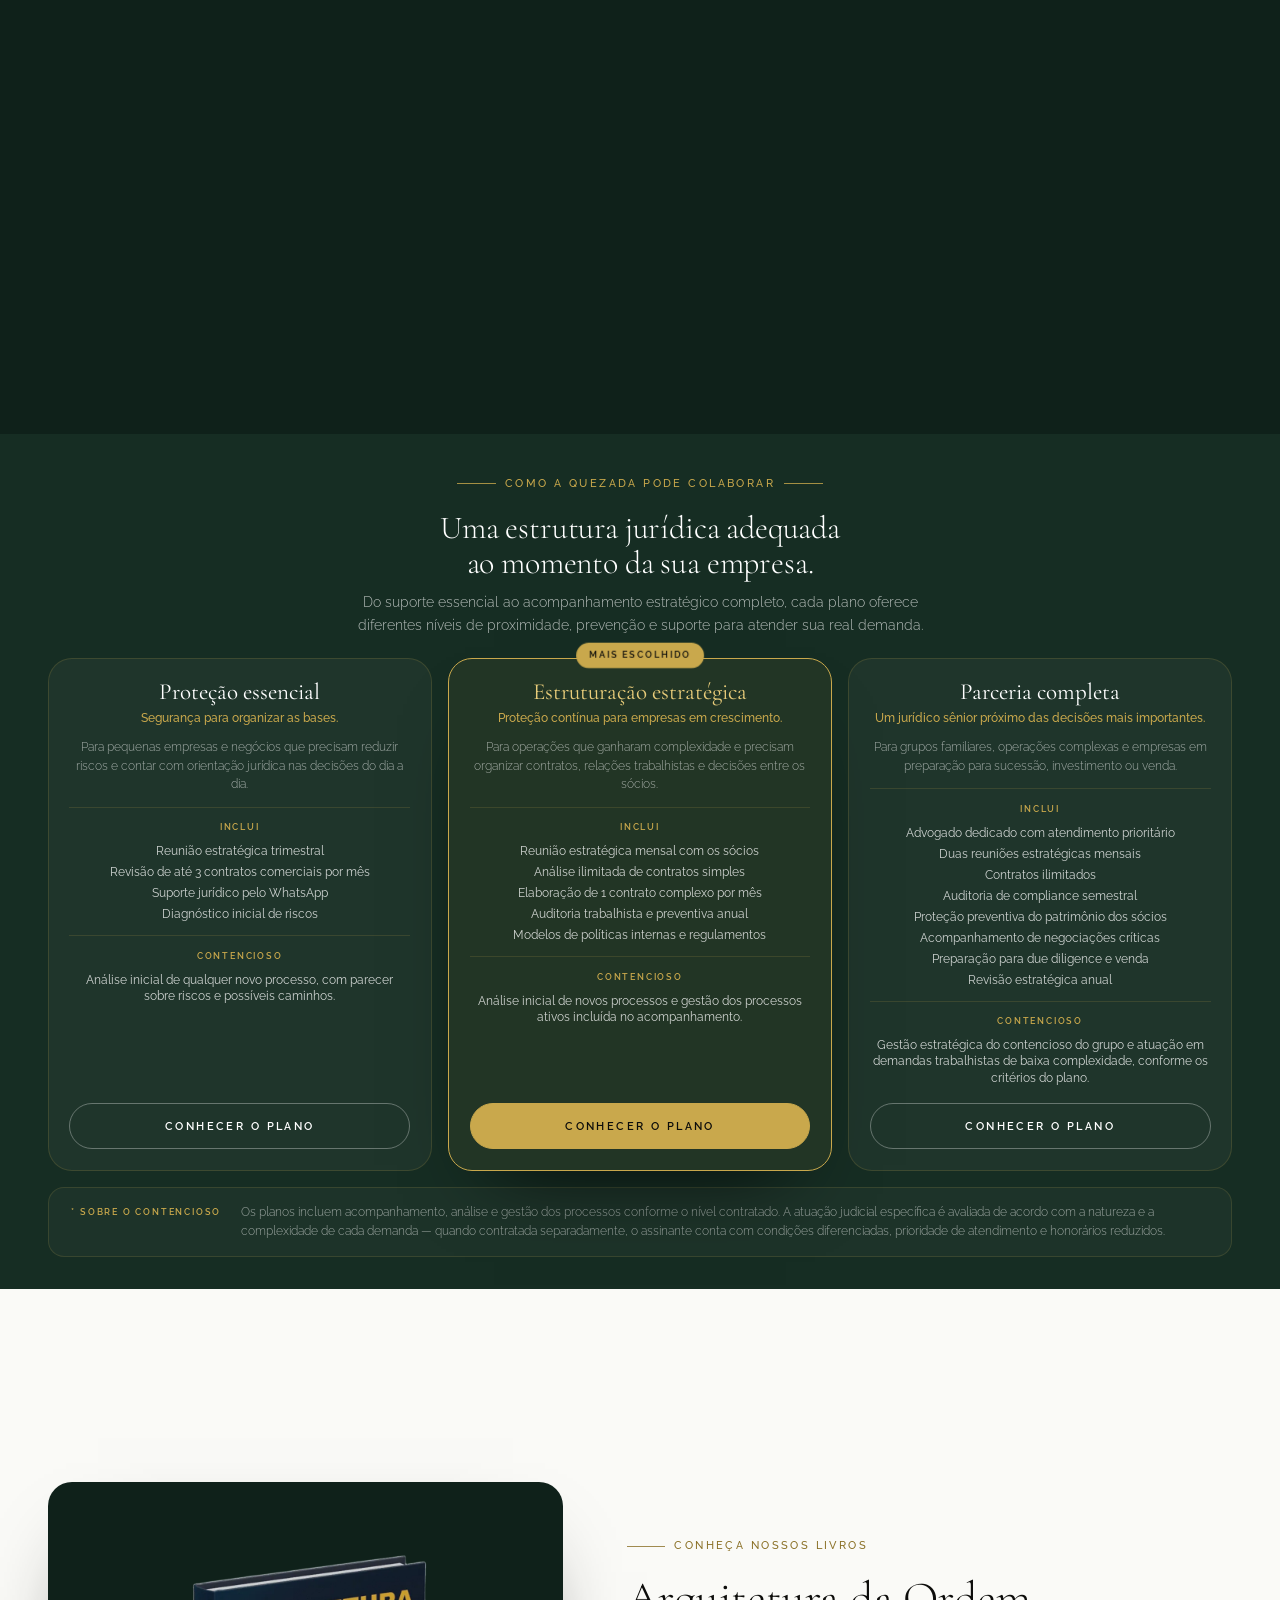
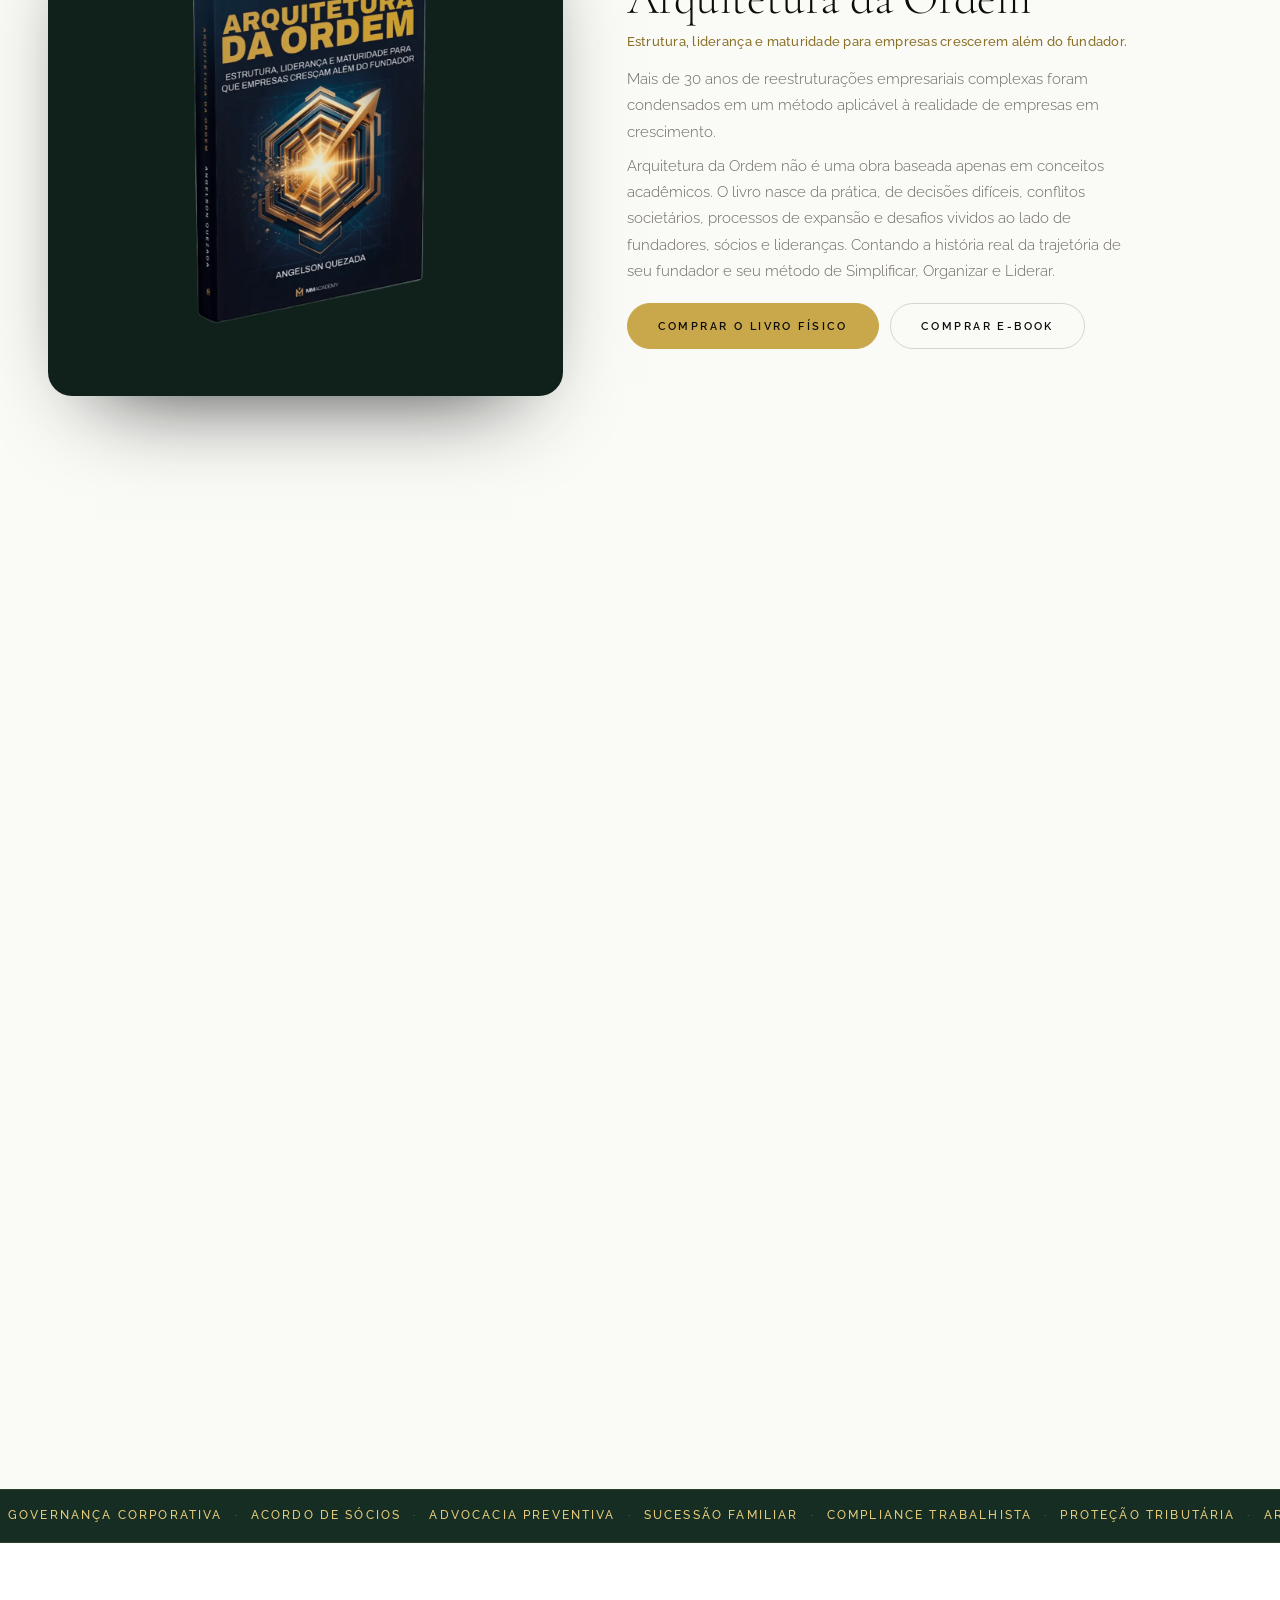
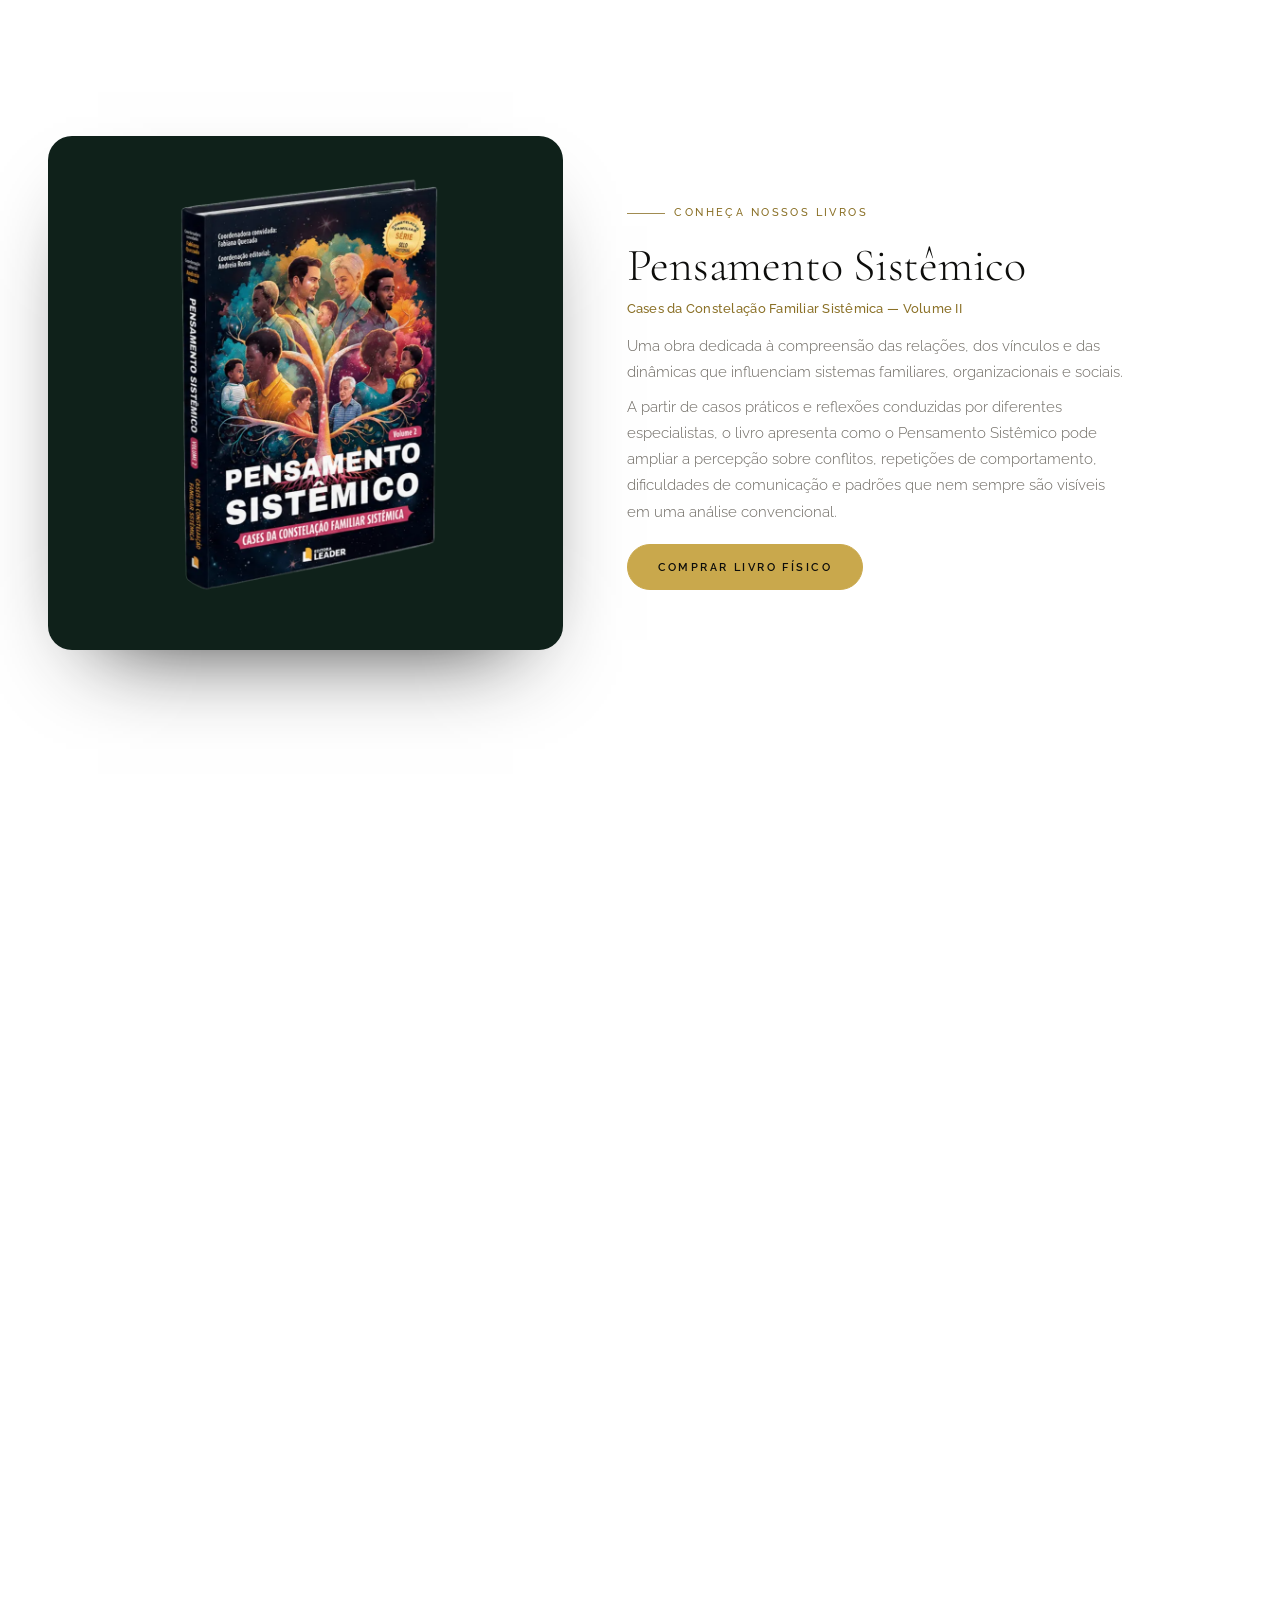
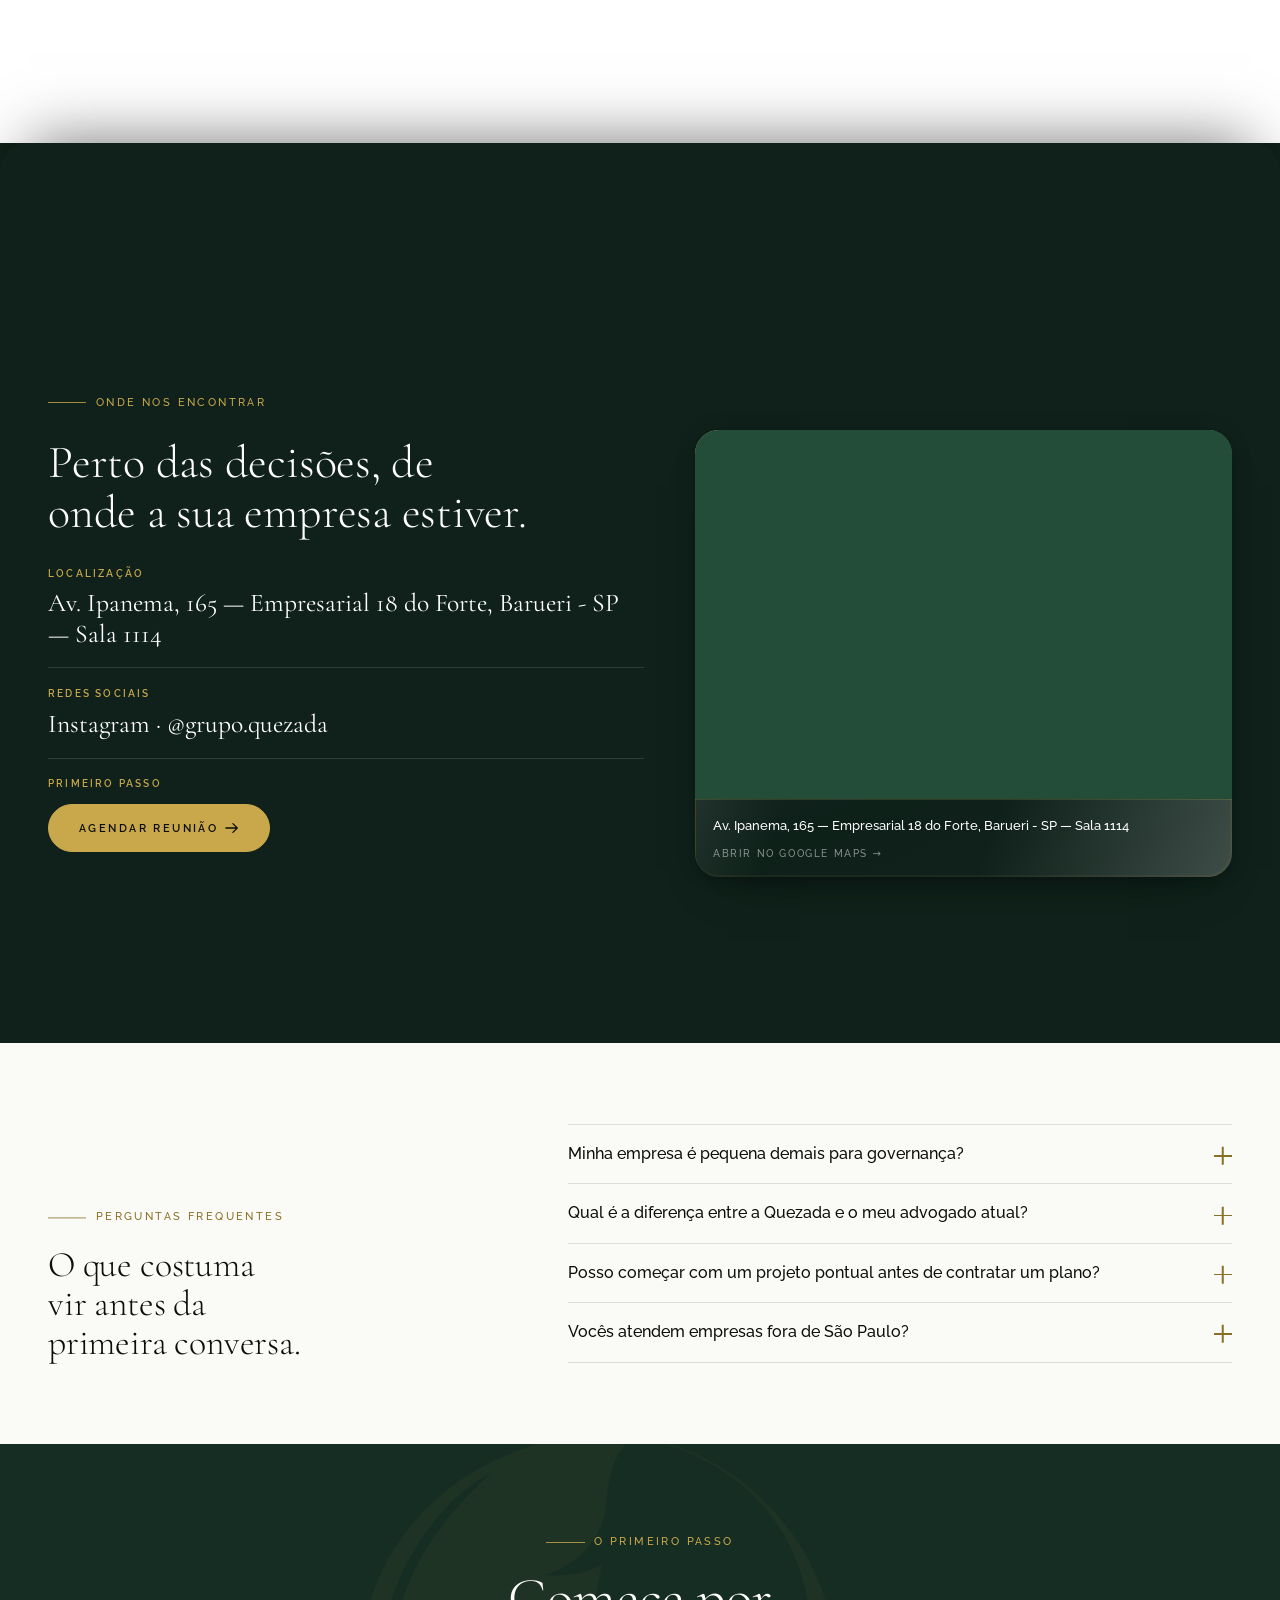
==== commit d97fa53c: "feat: politica de privacidade em /privacidade Pre-requisito do Clarity, que grava sessao — e divida " ====
--- a/index.html
+++ b/index.html
@@ -928,6 +928,7 @@
     <div class="footer__bottom">
       <span>© <span id="ano">2026</span> Quezada Consultoria &amp; Governança Empresarial</span>
       <span class="footer__social">
+        <a href="/privacidade">Privacidade</a>
         <a href="https://www.linkedin.com/in/angelsonquezada/" target="_blank" rel="noopener noreferrer">LinkedIn</a>
         <a href="https://instagram.com/grupo.quezada" target="_blank" rel="noopener noreferrer">Instagram</a>
       </span>
